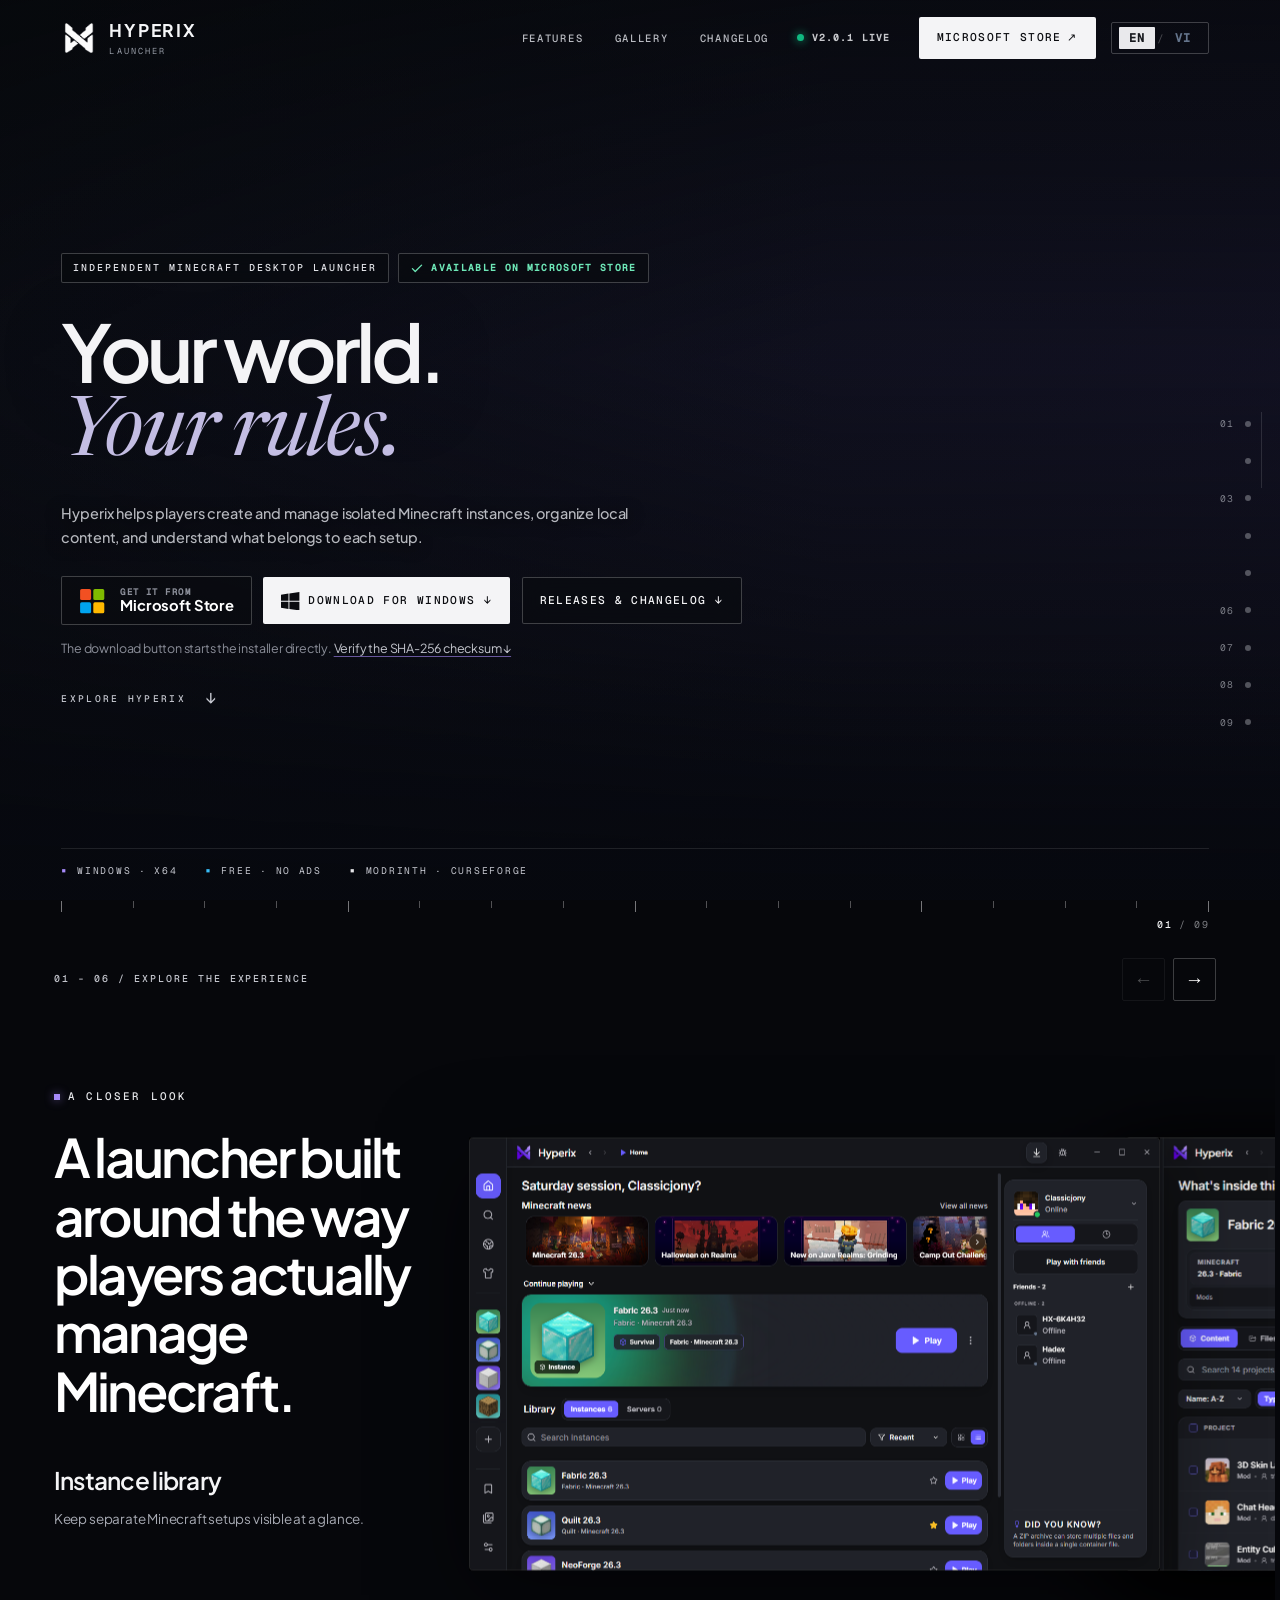
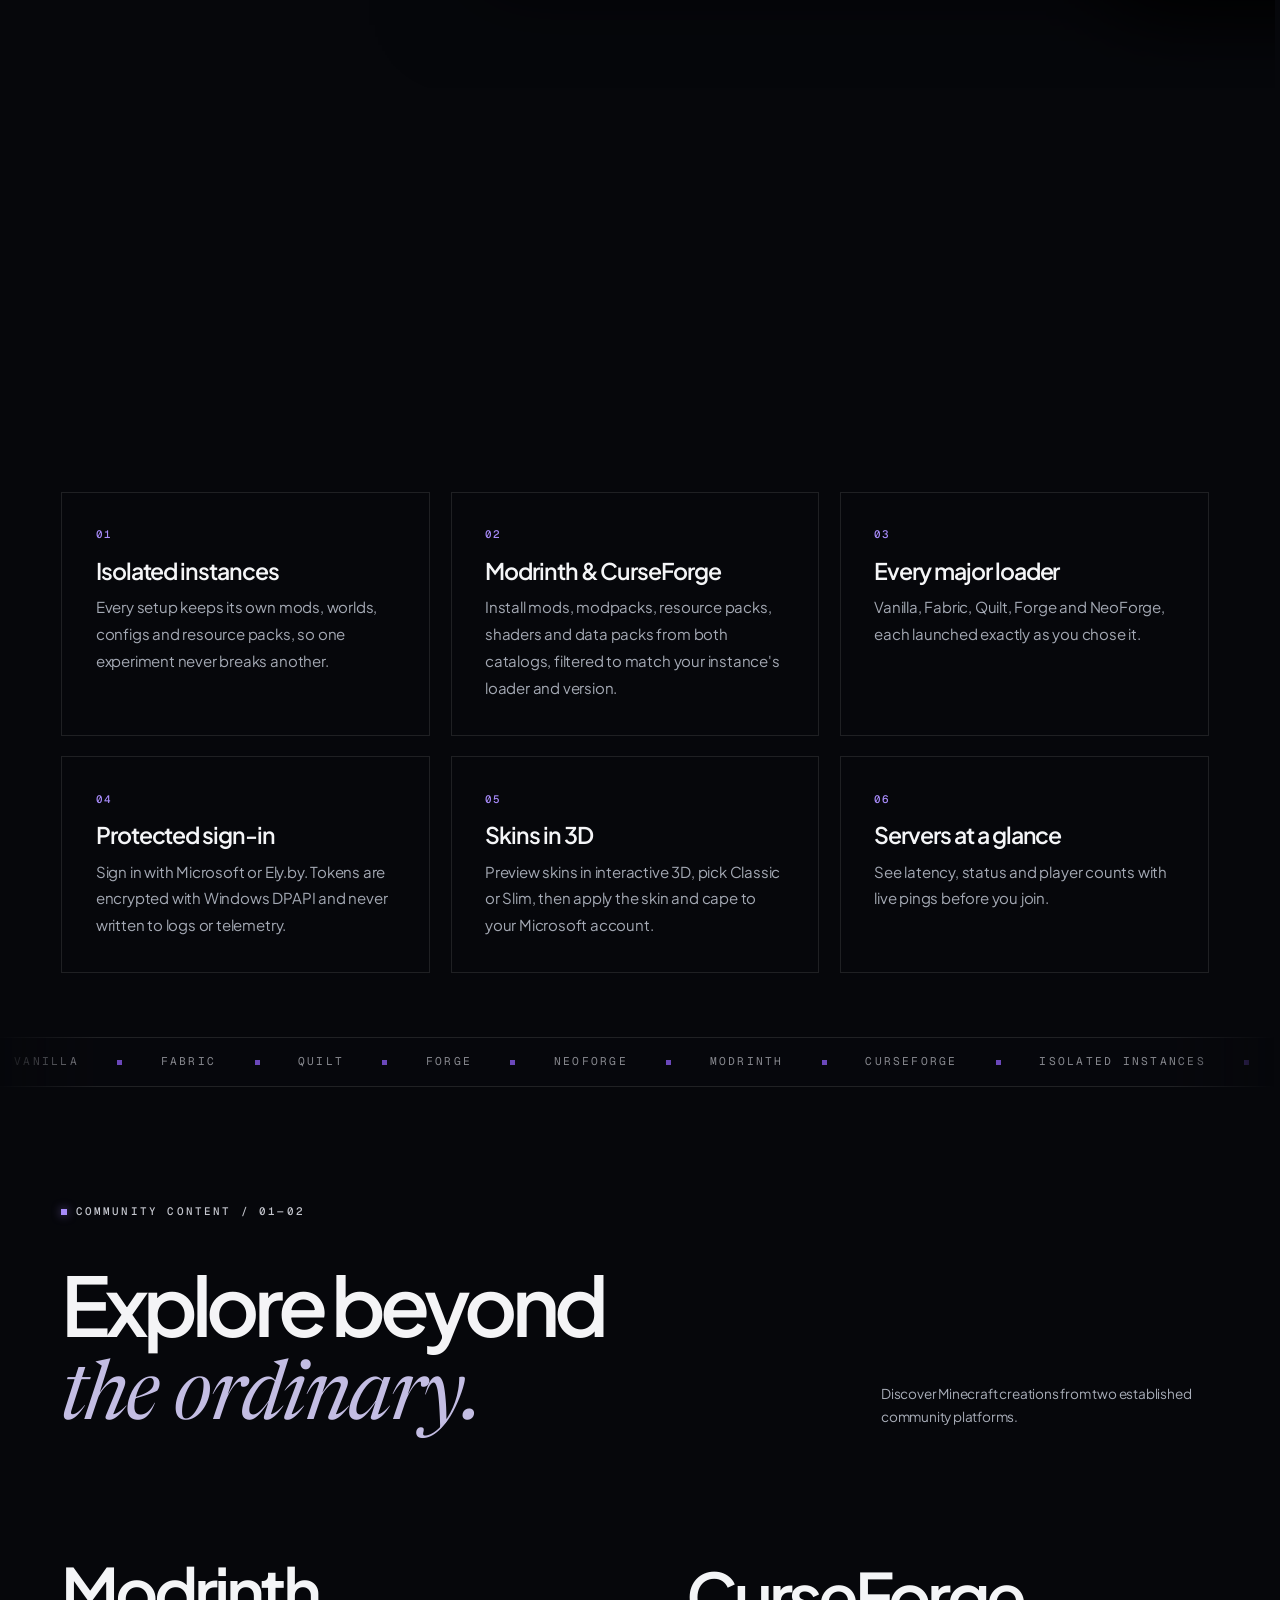
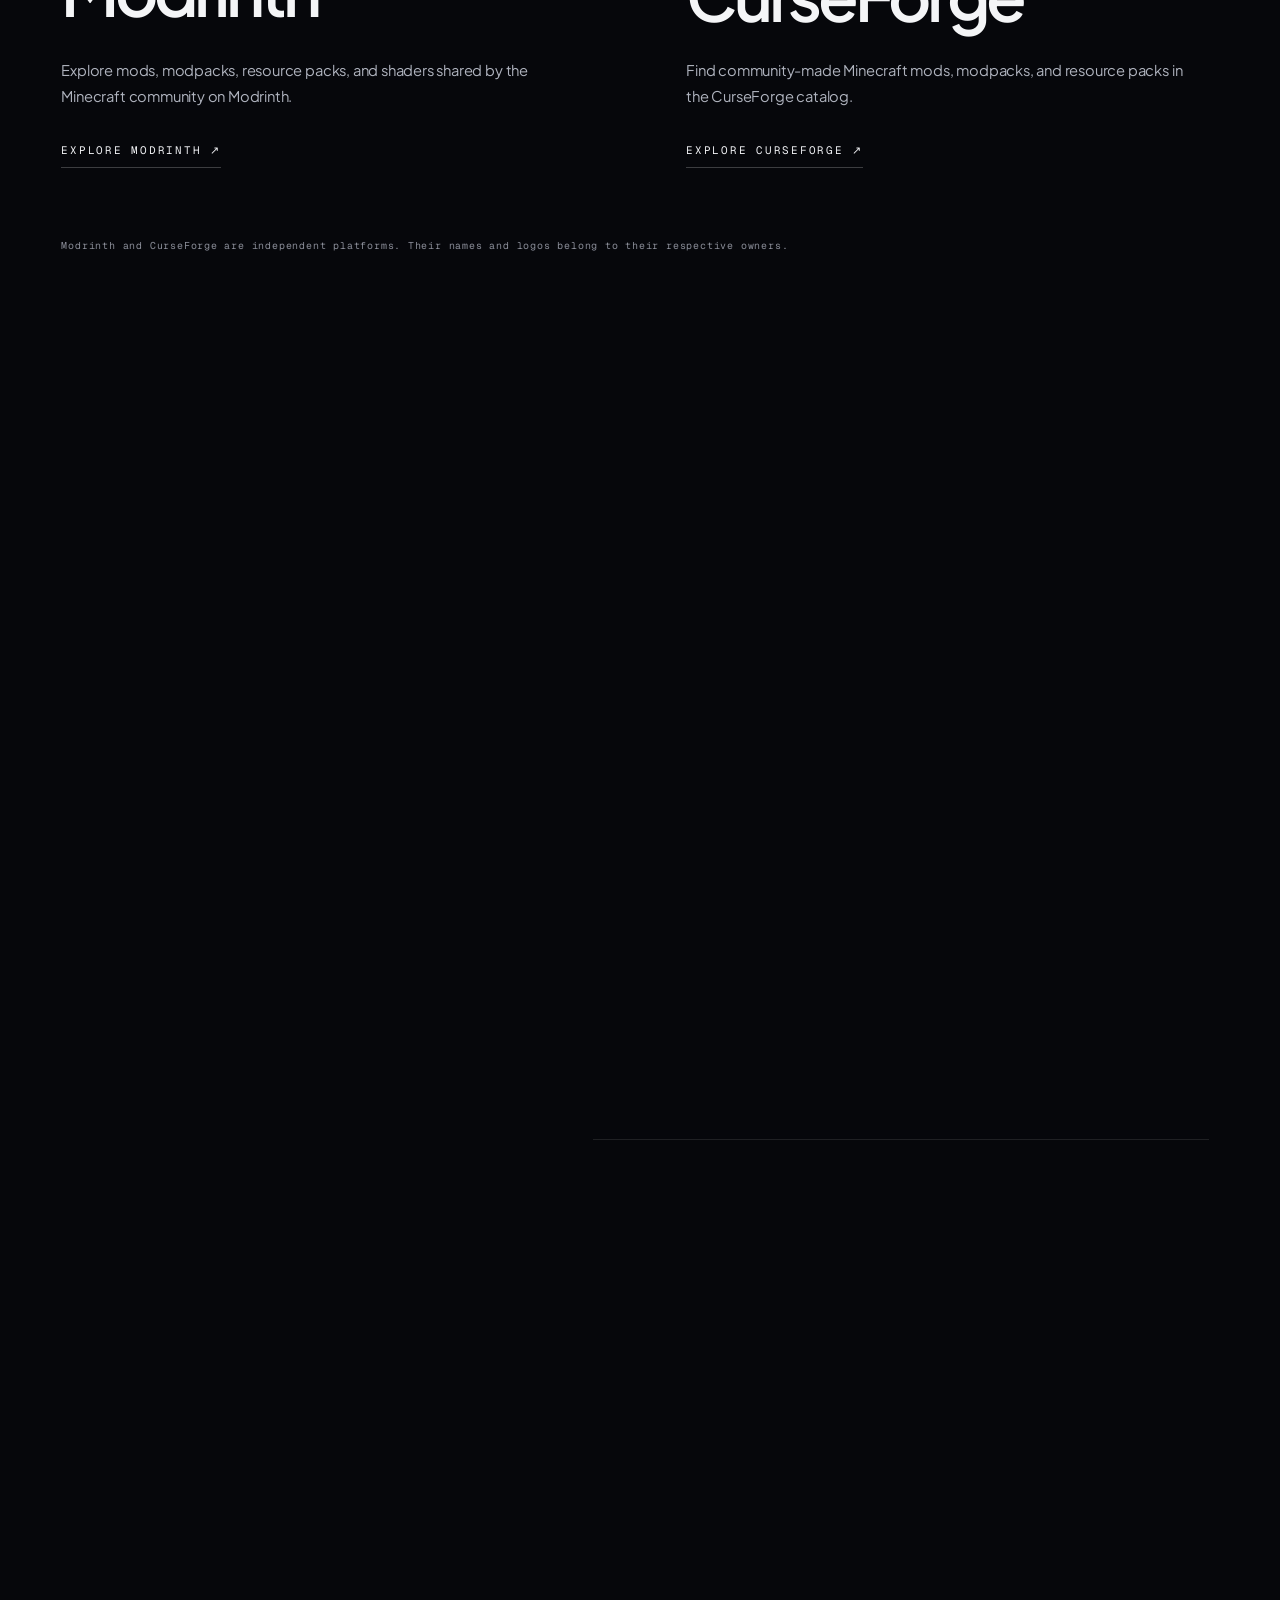
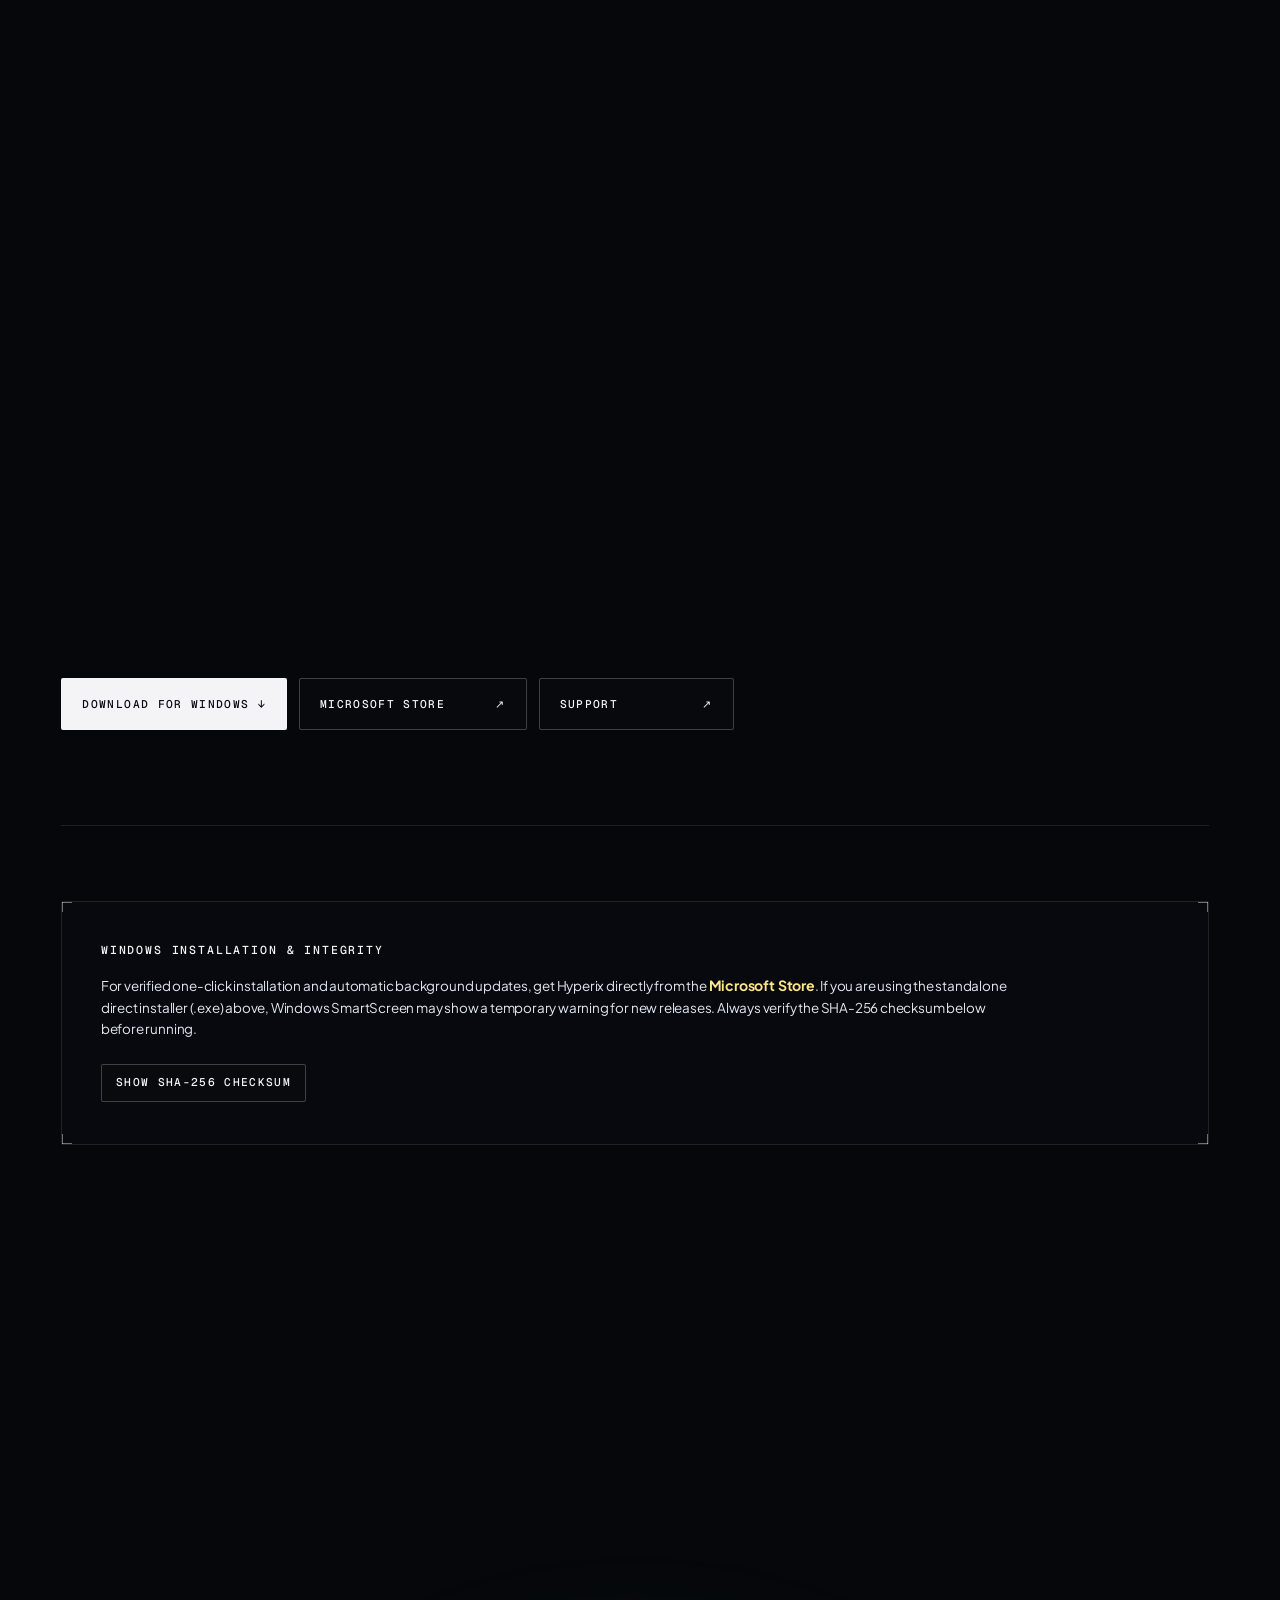
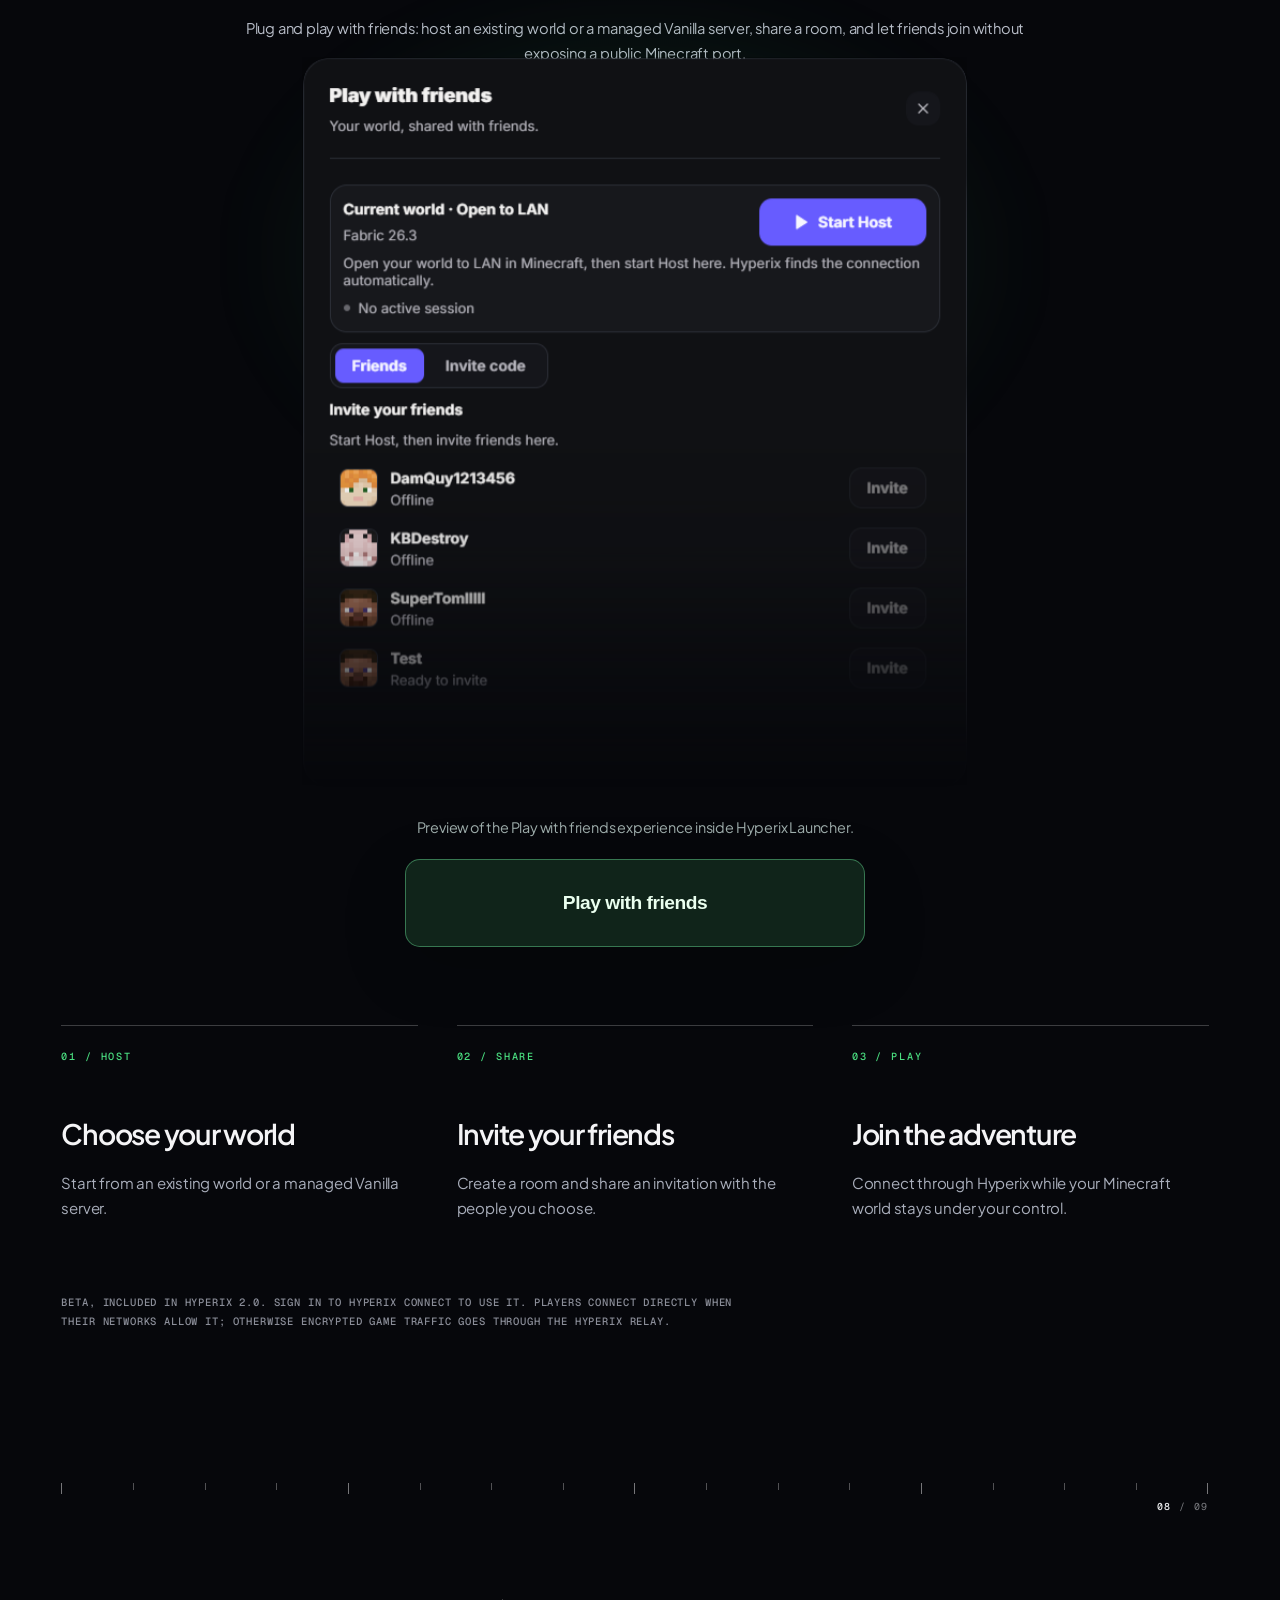
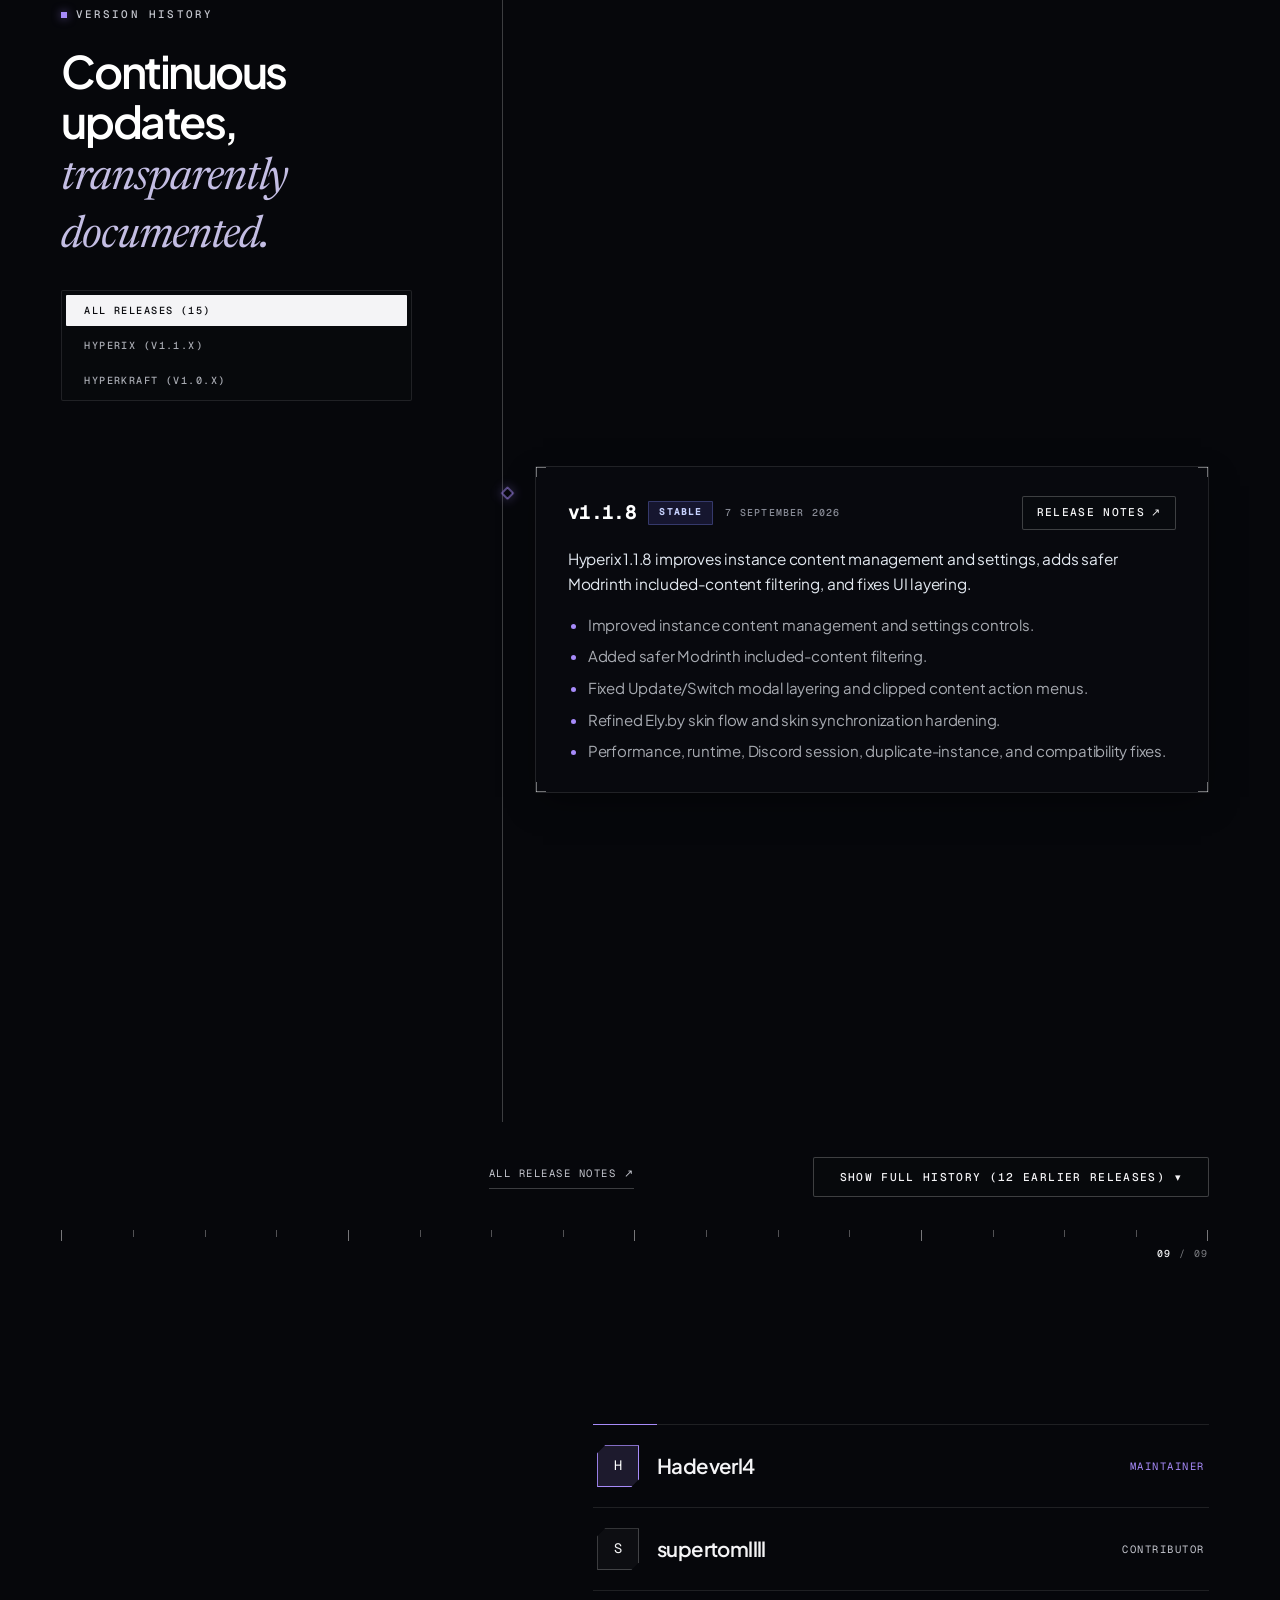
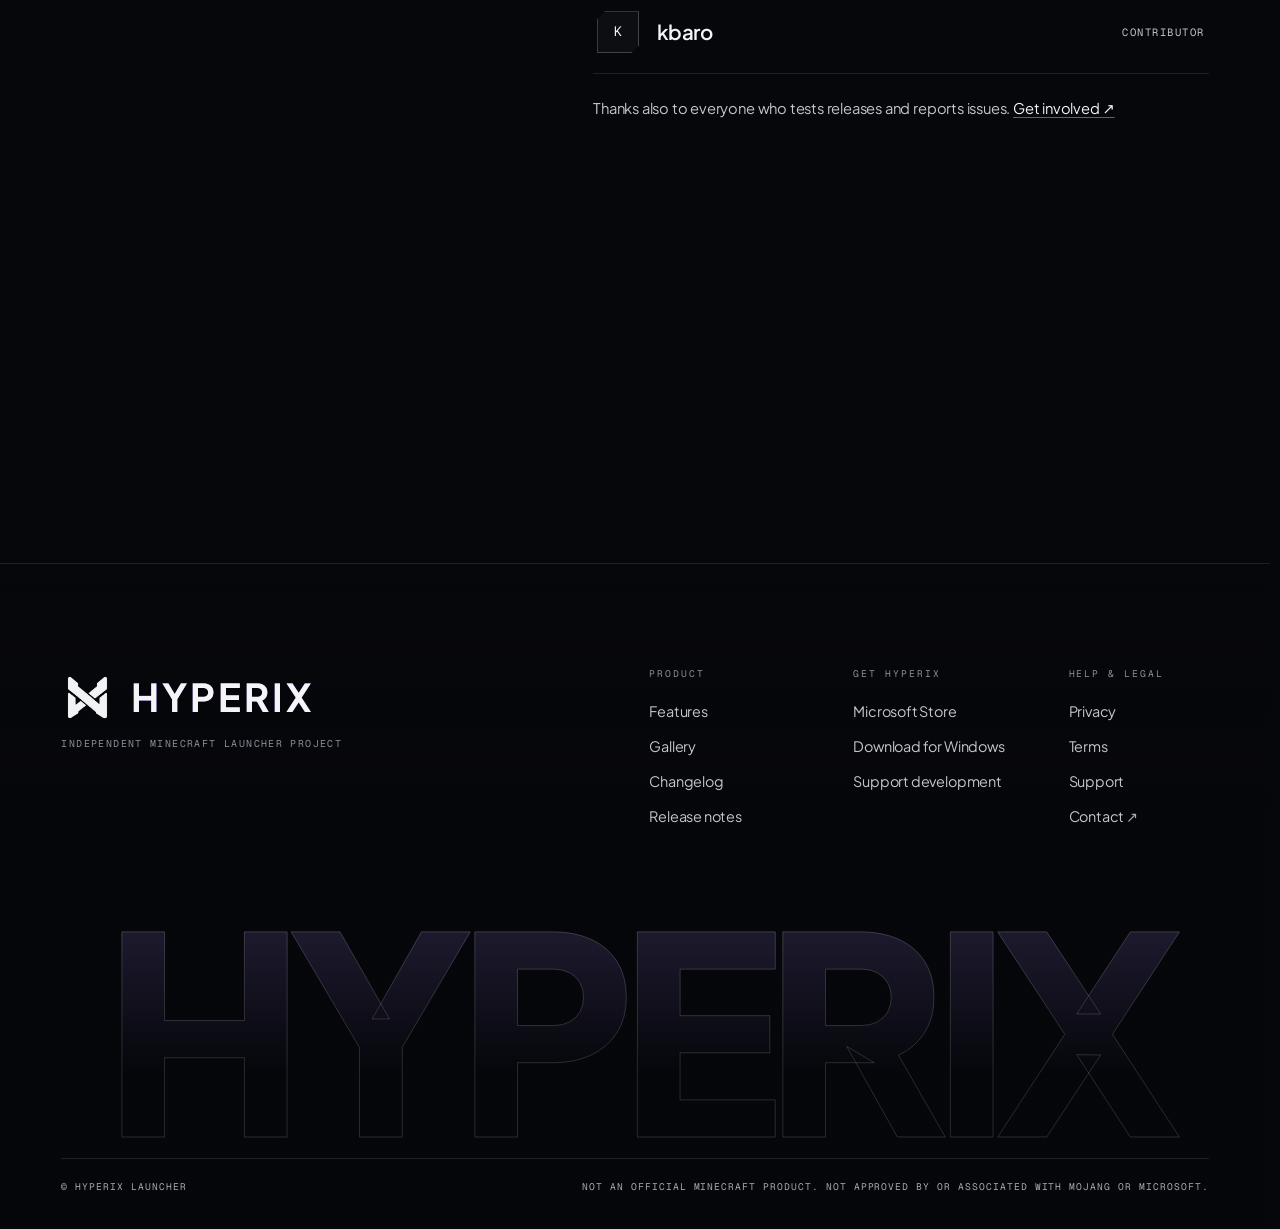
==== index.html @ 2a5bd8f0 "deploy(pages): optimized website from private source" ====
<!doctype html>
<html lang="en">
  <head>
    <meta charset="UTF-8" />
    <meta name="viewport" content="width=device-width, initial-scale=1" />
    <meta name="description" content="Hyperix Launcher is an independent Minecraft desktop launcher for safe, isolated instance management." />
    <title>Hyperix Launcher</title>
    <link rel="preconnect" href="https://stream.mux.com" crossorigin />
    <link href="./fonts.css" rel="stylesheet" />
    <link rel="icon" type="image/x-icon" href="./favicon.ico?v=artwork-20261020" />
    <link rel="icon" type="image/png" sizes="16x16" href="./assets/favicon-16x16.png?v=artwork-20261020" />
    <link rel="icon" type="image/png" sizes="32x32" href="./assets/favicon-32x32.png?v=artwork-20261020" />
    <link rel="icon" type="image/png" sizes="48x48" href="./assets/favicon-48x48.png?v=artwork-20261020" />
    <link rel="apple-touch-icon" sizes="180x180" href="./assets/apple-touch-icon.png?v=artwork-20261020" />
    <link rel="stylesheet" href="./styles.css" />
    <link rel="stylesheet" href="./cinematic.css" />
    <link rel="stylesheet" href="./mobile-polish.css" />
    <link rel="stylesheet" href="./p2p-showcase.css" />
    <link rel="stylesheet" href="./motion.css" />
    <link rel="stylesheet" href="./hx-theme.css" />
    <style>html.splash-locked,html.splash-locked body{overflow:hidden!important;overscroll-behavior:none}html.splash-skip .cinematic-intro{display:none!important}</style>
    <script>/* Brand splash: ~1.4s on the first visit of a session, skipped afterwards. */window.hyperixSplashStart=performance.now();var hxSeen=false;try{hxSeen=sessionStorage.getItem('hyperix_splash_seen')==='1';sessionStorage.setItem('hyperix_splash_seen','1')}catch(e){}window.hyperixSplashMin=hxSeen?0:1400;document.documentElement.classList.add(hxSeen?'splash-skip':'splash-locked');if('scrollRestoration' in history)history.scrollRestoration='manual';window.scrollTo(0,0);function hxSplashMark(){if(document.body)document.body.classList.add('cinematic-min-elapsed','cinematic-timeout');else document.addEventListener('DOMContentLoaded',hxSplashMark,{once:true})}setTimeout(hxSplashMark,window.hyperixSplashMin);</script>
  </head>
  <body>
    <div class="cinematic-intro" id="cinematic-intro" aria-hidden="true">
      <div class="cinematic-intro-light"></div>
      <div class="cinematic-intro-ring"></div>
      <div class="cinematic-intro-copy"><span>HYPERIX</span><small>A MINECRAFT LAUNCHER</small></div>
      <div class="cinematic-intro-progress"></div>
    </div>
    <!-- Hero Video Background Layer (Hidden/Invisible until video actually plays; zero loading spinners) -->
    <div class="hero-video-backdrop" aria-hidden="true">
      <div class="hero-video-poster"></div>
      <div id="yt-player-wrap" class="yt-player-wrap">
        <div id="mux-player"></div>
      </div>
      <div class="hero-video-blocker"></div>
      <div class="hero-video-scrim"></div>
      <div class="hero-video-horizon"></div>
    </div>

    <!-- Three.js 3D Background Canvas -->
    <canvas id="webgl-canvas" class="webgl-canvas" aria-hidden="true"></canvas>

    <!-- Ambient Glowing Orbs -->
    <div class="bg-glow-orb bg-glow-1" aria-hidden="true"></div>
    <div class="bg-glow-orb bg-glow-2" aria-hidden="true"></div>

    <main>
      <nav aria-label="Primary navigation">
        <a class="brand" href="#top" aria-label="Hyperix Launcher home">
          <img class="brand-mark" src="./assets/hyperix-artwork-white.png" alt="" aria-hidden="true" />
          <span>Hyperix <em>Launcher</em></span>
        </a>
        <div class="nav-right">
          <a class="source-link nav-discover" href="#features" data-i18n="nav_features">Features</a>
          <a class="source-link nav-discover" href="#gallery" data-i18n="nav_gallery">Gallery</a>
          <a class="source-link" href="#changelog" data-i18n="nav_changelog">Changelog</a>
          <span class="release-badge" id="live-version-badge"><span class="pulse-dot" aria-hidden="true"></span> <span id="live-version-text">v2.0.1 Live</span></span>
          <a class="source-link" id="nav-store-link" href="https://apps.microsoft.com/detail/9nk9fxtbt77t" target="_blank" rel="noreferrer" data-i18n="nav_store">Microsoft Store <span aria-hidden="true">↗</span></a>
          <div class="lang-switch" role="group" aria-label="Language selection">
            <button class="lang-btn" type="button" data-lang="en" aria-label="Switch to English">EN</button>
            <span class="lang-divider" aria-hidden="true">/</span>
            <button class="lang-btn" type="button" data-lang="vi" aria-label="Chuyển sang Tiếng Việt">VI</button>
          </div>
        </div>
      </nav>

      <section class="hero" id="top">
        <div class="hero-content">
        <div class="eyebrow-row">
          <div class="eyebrow-badge">
            <p class="eyebrow" data-i18n="eyebrow_launcher">Independent Minecraft desktop launcher</p>
          </div>
          <span class="store-certified-pill">
            <svg viewBox="0 0 16 16" aria-hidden="true">
              <path d="M13.78 4.22a.75.75 0 0 1 0 1.06l-7.25 7.25a.75.75 0 0 1-1.06 0L2.22 9.28a.751.751 0 0 1 .018-1.042.751.751 0 0 1 1.042-.018L6 10.94l6.72-6.72a.75.75 0 0 1 1.06 0Z"/>
            </svg>
            <span data-i18n="eyebrow_store">Available on Microsoft Store</span>
          </span>
        </div>
        <h1 data-i18n="hero_title">Your world. <span>Your rules.</span></h1>
        <p class="lede" data-i18n="hero_lede">Hyperix helps players create and manage isolated Minecraft instances, organize local content, and understand what belongs to each setup.</p>

        <div class="actions">
          <a class="store-badge-btn" id="ms-store-btn" href="https://apps.microsoft.com/detail/9nk9fxtbt77t" target="_blank" rel="noreferrer" aria-label="Get Hyperix from the Microsoft Store">
            <svg class="ms-store-logo" viewBox="0 0 24 24" aria-hidden="true">
              <rect x="1" y="1" width="10" height="10" fill="#f25022" rx="1.5" />
              <rect x="13" y="1" width="10" height="10" fill="#7fba00" rx="1.5" />
              <rect x="1" y="13" width="10" height="10" fill="#00a4ef" rx="1.5" />
              <rect x="13" y="13" width="10" height="10" fill="#ffb900" rx="1.5" />
            </svg>
            <div class="store-badge-copy">
              <span class="store-badge-sub" data-i18n="btn_store_sub">GET IT FROM</span>
              <span class="store-badge-title" data-i18n="btn_store_title">Microsoft Store</span>
            </div>
          </a>

          <a class="button primary" id="primary-download-btn" href="https://github.com/Hadeverl4/Hyperix-Releases/releases/download/v2.0.1/Hyperix-Launcher_2.0.1_x64-setup.exe">
            <svg class="button-icon" viewBox="0 0 24 24" aria-hidden="true">
              <path d="M0 3.449L9.75 2.1v9.451H0m10.949-9.602L24 0v11.551H10.949M0 12.6h9.75V22.05L0 20.7m10.949-8.1H24V24l-13.051-1.8" />
            </svg>
            <span id="primary-download-btn-text" data-i18n="btn_download">Download for Windows</span>
            <span aria-hidden="true">↓</span>
          </a>

          <a class="button secondary" href="#changelog" data-i18n="btn_changelog">Releases & Changelog <span aria-hidden="true">↓</span></a>
        </div>
        <p class="hx-hero-hint" data-i18n="hero_hint">The download button starts the installer directly. <a href="#installation">Verify the SHA-256 checksum ↓</a></p>
        <a class="hero-scroll-cue" href="#gallery" aria-label="Explore Hyperix features">EXPLORE HYPERIX <span aria-hidden="true">↓</span></a>
        </div>
        <div class="hx-hero-meta">
          <span data-i18n="hero_meta_platform">Windows · x64</span>
          <span data-i18n="hero_meta_free">Free · No ads</span>
          <span data-i18n="hero_meta_sources">Modrinth · CurseForge</span>
        </div>
      </section>
      <section class="showcase" id="gallery" aria-labelledby="showcase-title">
        <div class="showcase-heading">
          <div>
            <p class="eyebrow" data-i18n="showcase_eyebrow">A closer look</p>
            <h2 id="showcase-title" data-i18n="showcase_title">A launcher built around the way players actually manage Minecraft.</h2>
            <p id="gallery-feature-desc" class="gallery-feature-desc" aria-live="polite"></p>
            <div id="gallery-active-feature" class="gallery-active-feature" aria-live="polite"><strong>Instance library</strong><span>Keep separate Minecraft setups visible at a glance.</span></div>
          </div>
        </div>

        <div class="gallery-toolbar"><span>01 — 05 / EXPLORE THE EXPERIENCE</span><div><button id="gallery-prev" type="button" aria-label="Previous screenshot">←</button><button id="gallery-next" type="button" aria-label="Next screenshot">→</button></div></div>
        <div class="screenshots" id="gallery-track" tabindex="0" aria-label="Swipe through Hyperix screenshots">
          <figure class="screenshot home-shot">
            <div class="screenshot-frame">
              <div class="gallery-art">
                <img src="./assets/homescreen.png" alt="Hyperix home screen showing the instance library" loading="eager" fetchpriority="high" />
              </div>
            </div>
            <figcaption>
              <strong data-i18n="shot_1_title">Instance library</strong>
              <span data-i18n="shot_1_desc">Keep separate Minecraft setups visible at a glance.</span>
            </figcaption>
          </figure>

          <figure class="screenshot instance-shot">
            <div class="screenshot-frame">
              <div class="gallery-art">
                <img src="./assets/instance-detail.png" alt="Hyperix instance detail screen with installed content controls" loading="lazy" />
              </div>
            </div>
            <figcaption>
              <strong data-i18n="shot_2_title">Instance detail</strong>
              <span data-i18n="shot_2_desc">Inspect content and local files in the context of one instance.</span>
            </figcaption>
          </figure>

          <figure class="screenshot discovery-shot">
            <div class="screenshot-frame">
              <div class="gallery-art">
                <img src="./assets/discovery.png" alt="Hyperix discovery screen showing Modrinth project results" loading="lazy" />
              </div>
            </div>
            <figcaption>
              <strong data-i18n="shot_3_title">Modrinth/CurseForge discovery</strong>
              <span data-i18n="shot_3_desc">Browse compatible community projects through the official API.</span>
            </figcaption>
          </figure>

          <figure class="screenshot servers-shot">
            <div class="screenshot-frame">
              <div class="gallery-art">
                <img src="./assets/servers.png" alt="Hyperix multiplayer servers list with ping indicators" loading="lazy" />
              </div>
            </div>
            <figcaption>
              <strong data-i18n="shot_4_title">Multiplayer servers</strong>
              <span data-i18n="shot_4_desc">Track server latency, status, and player counts with real-time pings.</span>
            </figcaption>
          </figure>

          <figure class="screenshot skins-shot">
            <div class="screenshot-frame">
              <div class="gallery-art">
                <img src="./assets/skin-selector.png" alt="Hyperix skin selector screen with 3D model preview" loading="lazy" />
              </div>
            </div>
            <figcaption>
              <strong data-i18n="shot_5_title">Skin selector & 3D preview</strong>
              <span data-i18n="shot_5_desc">Preview skins in interactive 3D, switch variants, and customize your look.</span>
            </figcaption>
          </figure>
          <figure class="screenshot friends-shot">
            <div class="screenshot-frame">
              <div class="gallery-art">
                <img src="./assets/screenshots/play-with-friends-en.png" alt="Hyperix Play with friends screen" loading="lazy" />
              </div>
            </div>
            <figcaption>
              <strong data-i18n="shot_6_title">Play with friends</strong>
              <span data-i18n="shot_6_desc">Manage your Minecraft worlds and invite friends to play together.</span>
            </figcaption>
          </figure>
        </div>
      </section>
      <section class="principles" id="features" aria-label="What Hyperix focuses on">
        <div class="features-intro">
          <span class="features-kicker"><span data-i18n="features_kicker">THE HYPERIX APPROACH</span> <span aria-hidden="true">/ 01—06</span></span>
          <div class="features-title-lockup"><img src="./assets/hyperix-artwork-main.png" alt="" width="96" height="96" decoding="async" /><h2 data-i18n="features_headline">Crafted for<br /><em>your worlds.</em></h2></div>
        </div>
        <article class="principle-card">
          <span class="number-tag">01</span>
          <h3 data-i18n="feat_1_title">Isolated instances</h3>
          <p data-i18n="feat_1_desc">Every setup keeps its own mods, worlds, configs and resource packs, so one experiment never breaks another.</p>
        </article>
        <article class="principle-card">
          <span class="number-tag">02</span>
          <h3 data-i18n="feat_2_title">Modrinth &amp; CurseForge</h3>
          <p data-i18n="feat_2_desc">Install mods, modpacks, resource packs, shaders and data packs from both catalogs, filtered to match your instance's loader and version.</p>
        </article>
        <article class="principle-card">
          <span class="number-tag">03</span>
          <h3 data-i18n="feat_3_title">Every major loader</h3>
          <p data-i18n="feat_3_desc">Vanilla, Fabric, Quilt, Forge and NeoForge, each launched exactly as you chose it.</p>
        </article>
        <article class="principle-card">
          <span class="number-tag">04</span>
          <h3 data-i18n="feat_4_title">Protected sign-in</h3>
          <p data-i18n="feat_4_desc">Sign in with Microsoft or Ely.by. Tokens are encrypted with Windows DPAPI and never written to logs or telemetry.</p>
        </article>
        <article class="principle-card">
          <span class="number-tag">05</span>
          <h3 data-i18n="feat_5_title">Skins in 3D</h3>
          <p data-i18n="feat_5_desc">Preview skins in interactive 3D, pick Classic or Slim, then apply the skin and cape to your Microsoft account.</p>
        </article>
        <article class="principle-card">
          <span class="number-tag">06</span>
          <h3 data-i18n="feat_6_title">Servers at a glance</h3>
          <p data-i18n="feat_6_desc">See latency, status and player counts with live pings before you join.</p>
        </article>
      </section>
      <section class="content-sources" id="content-sources" aria-labelledby="content-sources-title">
        <div class="content-sources-intro">
          <p class="eyebrow" data-i18n="sources_eyebrow">COMMUNITY CONTENT / 01—02</p>
          <h2 id="content-sources-title" data-i18n="sources_title">Explore beyond<br /><em>the ordinary.</em></h2>
          <p data-i18n="sources_description">Discover Minecraft creations from two established community platforms.</p>
        </div>
        <div class="content-sources-stage">
          <article class="content-source-copy">
            <h3>Modrinth</h3>
            <p data-i18n="source_modrinth_desc">Explore mods, modpacks, resource packs, and shaders shared by the Minecraft community on Modrinth.</p>
            <a href="https://modrinth.com/" target="_blank" rel="noopener noreferrer" data-i18n="source_modrinth_link">Explore Modrinth ↗</a>
          </article>
          <article class="content-source-copy">
            <h3>CurseForge</h3>
            <p data-i18n="source_curseforge_desc">Find community-made Minecraft mods, modpacks, and resource packs in the CurseForge catalog.</p>
            <a href="https://www.curseforge.com/minecraft" target="_blank" rel="noopener noreferrer" data-i18n="source_curseforge_link">Explore CurseForge ↗</a>
          </article>
        </div>
        <p class="content-sources-disclaimer" data-i18n="sources_disclaimer">Modrinth and CurseForge are independent platforms. Their names and logos belong to their respective owners.</p>
      </section>
      <section class="content-policy editorial-policy" id="content-policy">
        <div>
          <p class="eyebrow" data-i18n="trust_eyebrow">Why Hyperix</p>
          <h2 data-i18n="trust_title">Built to respect<br /><em>players and creators.</em></h2>
        </div>
        <div class="policy-copy hx-trust-list">
          <div class="hx-trust-item">
            <strong data-i18n="trust_1_title">Official sources only</strong>
            <p data-i18n="policy_p1">Hyperix uses official provider APIs for compatible Minecraft content discovery. It does not scrape provider websites, re-host files, bypass author restrictions, or present creator content as its own.</p>
          </div>
          <div class="hx-trust-item">
            <strong data-i18n="trust_2_title">Creators decide</strong>
            <p data-i18n="policy_p2">For CurseForge, a project is downloaded only where the creator has explicitly approved third-party distribution. Otherwise, Hyperix directs the player to the official project page.</p>
          </div>
          <div class="hx-trust-item">
            <strong data-i18n="trust_3_title">Your account stays yours</strong>
            <p data-i18n="trust_3_desc">Sign-in credentials are protected with Windows DPAPI on your PC and are never stored in plain text.</p>
          </div>
          <div class="hx-trust-item">
            <strong data-i18n="trust_4_title">Free, no ads</strong>
            <p data-i18n="trust_4_desc">The launcher is free to download and use, with no advertisements or bundled adware. Technical telemetry can be turned off in Settings. <a href="./privacy.html">Privacy policy ↗</a></p>
          </div>
        </div>
      </section>
      <section class="hx-faq-section" id="faq" aria-labelledby="faq-title">
        <div class="hx-faq-head">
          <p class="eyebrow" data-i18n="faq_eyebrow">Questions</p>
          <h2 id="faq-title" data-i18n="faq_title">Good to know<br /><em>before you download.</em></h2>
        </div>
        <div class="hx-faq-list">
          <details class="hx-faq-item">
            <summary><span data-i18n="faq_1_q">Is Hyperix free?</span></summary>
            <p data-i18n="faq_1_a">Yes. Hyperix is free to download and use, with no advertisements or bundled adware.</p>
          </details>
          <details class="hx-faq-item">
            <summary><span data-i18n="faq_2_q">Which Minecraft does it run?</span></summary>
            <p data-i18n="faq_2_a">Minecraft: Java Edition, with Vanilla, Fabric, Quilt, Forge and NeoForge instances. Sign in with a Microsoft account that owns Java Edition. Ely.by accounts are also supported.</p>
          </details>
          <details class="hx-faq-item">
            <summary><span data-i18n="faq_3_q">Microsoft Store or the direct installer?</span></summary>
            <p data-i18n="faq_3_a">Both install the same Hyperix app. The Microsoft Store handles installation and updates for you. The direct installer (.exe) may trigger a Windows SmartScreen notice for new releases, so verify the SHA-256 checksum shown in the download section.</p>
          </details>
          <details class="hx-faq-item">
            <summary><span data-i18n="faq_4_q">Is my Microsoft account safe?</span></summary>
            <p data-i18n="faq_4_a">Sign-in tokens are encrypted with Windows DPAPI, tied to your Windows user account, and never stored in plain text. They stay out of the launcher interface, logs, telemetry and crash reports.</p>
          </details>
          <details class="hx-faq-item">
            <summary><span data-i18n="faq_5_q">Where are my worlds and mods stored?</span></summary>
            <p data-i18n="faq_5_a">On your PC. Instances, worlds, mods, screenshots and settings stay local, and telemetry never includes world names, mod lists or file paths. You can turn telemetry off in Settings → Privacy. If you use Hyperix Connect, your Hyperix ID and friends list are stored online.</p>
          </details>
          <details class="hx-faq-item">
            <summary><span data-i18n="faq_6_q">Can I play with friends?</span></summary>
            <p data-i18n="faq_6_a">Yes, from Hyperix 2.0. Sign in to Hyperix Connect, add friends, then open Play with friends to host your world or a managed Vanilla server and invite them. The feature is in Beta.</p>
          </details>
          <details class="hx-faq-item">
            <summary><span data-i18n="faq_7_q">What do I need?</span></summary>
            <p data-i18n="faq_7_a">Windows 10 version 2004 or later, or Windows 11, on a 64-bit (x64) PC, plus an internet connection for sign-in and downloads. You don't need to install Java first: Hyperix downloads a verified Eclipse Temurin runtime when a game version needs it.</p>
          </details>
        </div>
      </section>
      <section class="status editorial-status" id="available-platforms" aria-label="Project status">
        <p class="eyebrow" data-i18n="status_eyebrow">Project status</p>
        <h2 data-i18n="status_title">Available on Microsoft Store<br /><em>&amp; as an independent Windows release.</em></h2>
        <p data-i18n="status_desc">Hyperix is certified on the Microsoft Store and available as an independent release. It is free to download and use, with no advertisements or bundled adware.</p>
        <div class="editorial-cta">
          <a id="available-windows-download" href="https://github.com/Hadeverl4/Hyperix-Releases/releases/download/v2.0.1/Hyperix-Launcher_2.0.1_x64-setup.exe">Download for Windows ↓</a>
          <a href="https://apps.microsoft.com/detail/9nk9fxtbt77t" target="_blank" rel="noreferrer">Microsoft Store <span aria-hidden="true">↗</span></a>
          <a href="./support.html">Support <span aria-hidden="true">↗</span></a>
        </div>
      </section>
      <section class="installation-section" id="installation" aria-label="Installation and verification">
        <aside class="download-notice" aria-label="Windows download verification">
          <div class="download-notice-header">
            <strong data-i18n="notice_header">Windows Installation & Integrity</strong>
          </div>
          <p data-i18n="notice_body">For verified one-click installation and automatic background updates, get Hyperix directly from the <strong>Microsoft Store</strong>. If you are using the standalone direct installer (.exe) above, Windows SmartScreen may show a temporary warning for new releases. Always verify the SHA-256 checksum below before running.</p>
          <button class="hash-toggle" type="button" id="hash-toggle" aria-expanded="false" aria-controls="hash-container" data-i18n="hash_show">Show SHA-256 checksum</button>
          <div class="hash-container" id="hash-container" hidden>
            <code id="sha256-code">v2.0.1 SHA-256: 20ddf6cf12b5359c83f4d6dcf70acaffd835a05e26b6d356ec659781b8559886</code>
            <button class="copy-hash-btn" type="button" id="copy-hash-btn" aria-label="Copy SHA-256 checksum" data-i18n="copy_btn">Copy</button>
          </div>
        </aside>
      </section>
      <section class="p2p-preview" id="p2p-preview" aria-labelledby="p2p-title">
        <div class="p2p-preview-heading p2p-preview-heading--centered">
          <div>
            <p class="eyebrow" data-i18n="p2p_eyebrow">NEW IN HYPERIX 2.0 / PLAY WITH FRIENDS</p>
            <h2 id="p2p-title" data-i18n="p2p_title">Your world,<br /><em>shared with friends.</em></h2>
          </div>
          <span class="p2p-preview-tag" data-i18n="p2p_tag">BETA</span>
        </div>
        <p class="p2p-preview-lede" data-i18n="p2p_lede">Plug and play with friends: host an existing world or a managed Vanilla server, share a room, and let friends join without exposing a public Minecraft port.</p>
        <div class="p2p-cinematic-showcase" id="p2p-cinematic-showcase" aria-label="Play with friends launcher showcase">
          <div class="p2p-cinematic-visual">
            <div class="p2p-cinematic-glow" aria-hidden="true"></div>
            <div class="p2p-cinematic-wave" aria-hidden="true"></div>
            <div class="p2p-cinematic-wave" aria-hidden="true"></div>
            <div class="p2p-cinematic-wave" aria-hidden="true"></div>
            <div class="p2p-cinematic-frame">
              <img id="p2p-showcase-image" src="./assets/screenshots/play-with-friendsmd-en.png" alt="Hyperix launcher Play with friends showcase" loading="lazy" decoding="async" />
            </div>
          </div>
          <p class="p2p-cinematic-caption" data-i18n="p2p_showcase_note">Preview of the Play with friends experience inside Hyperix Launcher.</p>
          <button class="p2p-wave-button" id="p2p-wave-button" type="button">
            <span class="p2p-wave-surface" aria-hidden="true"></span>
            <span class="p2p-wave-burst" aria-hidden="true"></span>
            <span class="p2p-wave-label"><span data-i18n="p2p_demo_button">Play with friends</span></span>
          </button>
        </div>
        <div class="p2p-preview-flow" aria-label="P2P preview workflow">
          <article class="p2p-preview-step"><span data-i18n="p2p_step1_label">01 / HOST</span><strong data-i18n="p2p_step1_title">Choose your world</strong><p data-i18n="p2p_step1_body">Start from an existing world or a managed Vanilla server.</p></article>
          <article class="p2p-preview-step"><span data-i18n="p2p_step2_label">02 / SHARE</span><strong data-i18n="p2p_step2_title">Invite your friends</strong><p data-i18n="p2p_step2_body">Create a room and share an invitation with the people you choose.</p></article>
          <article class="p2p-preview-step"><span data-i18n="p2p_step3_label">03 / PLAY</span><strong data-i18n="p2p_step3_title">Join the adventure</strong><p data-i18n="p2p_step3_body">Connect through Hyperix while your Minecraft world stays under your control.</p></article>
        </div>
        <div class="p2p-preview-foot">
          <p data-i18n="p2p_disclaimer">Beta, included in Hyperix 2.0. Sign in to Hyperix Connect to use it. Players connect directly when their networks allow it; otherwise encrypted game traffic goes through the Hyperix relay.</p>
        </div>
      </section>
      <section class="changelog-section" id="changelog" aria-labelledby="changelog-title">
        <div class="changelog-header">
          <div>
            <p class="eyebrow" data-i18n="changelog_eyebrow">Version history</p>
            <h2 id="changelog-title" data-i18n="changelog_title">Continuous updates,<br /><em>transparently documented.</em></h2>
          </div>
          <div class="changelog-filters" role="tablist" aria-label="Filter releases by category">
            <button class="changelog-filter-btn active" type="button" data-filter="all"><span data-i18n="filter_all">All releases</span> (<span id="count-all">15</span>)</button>
            <button class="changelog-filter-btn" type="button" data-filter="hyperix">Hyperix (v1.1.x)</button>
            <button class="changelog-filter-btn" type="button" data-filter="legacy">HyperKraft (v1.0.x)</button>
          </div>
          <div class="hx-shape-slot hx-shape-slot--wide" data-hx-shape-slot="changelog" aria-hidden="true"></div>
        </div>
        <div class="hx-shape-slot hx-shape-slot--narrow" data-hx-shape-slot="changelog" aria-hidden="true"></div>

        <div class="timeline-stream">
          <!-- v1.1.9 (Latest) -->
          <article class="release-entry is-latest" data-category="hyperix" data-tag="v1.1.9">
            <div class="release-card is-latest">
              <div class="release-header">
                <div class="release-title-row">
                  <span class="release-tag-badge">v1.1.9</span>
                  <span class="release-type-chip chip-latest" data-i18n="rel_chip_latest">Latest Release</span>
                  <time class="release-date" datetime="2026-09-17">17 September 2026</time>
                </div>
                <div class="release-actions">

                  <a class="release-btn secondary" href="./release-notes.html?version=v1.1.9" data-i18n="rel_btn_notes">Release notes <span aria-hidden="true">↗</span></a>
                </div>
              </div>
              <p class="release-summary" data-i18n="rel_1_1_9_summary">Hyperix 1.1.9 mang đến hỗ trợ CurseForge toàn diện, theo dõi nội dung instance thời gian thực, hiển thị tiến trình tải trên Taskbar Windows và tinh chỉnh giao diện hộp thoại mượt mà.</p>
              <ul class="release-bullets">
                <li data-i18n="rel_1_1_9_b1"><strong>CurseForge:</strong> Cài mod, resource pack, shader và modpack trực tiếp từ CurseForge, đổi phiên bản với lọc loader theo instance, và cài Data Packs theo từng thế giới.</li>
                <li data-i18n="rel_1_1_9_b2"><strong>Nội dung instance:</strong> Danh sách cập nhật thời gian thực khi thêm/xóa file, hiển thị trạng thái kiểm tra nguồn và đổi phiên bản tại chỗ cho cả Modrinth &amp; CurseForge.</li>
                <li data-i18n="rel_1_1_9_b3"><strong>Tiện ích hệ thống:</strong> Thanh tiến độ trên biểu tượng taskbar Windows khi tải modpack, thông báo có logo Hyperix, thanh quản lý dung lượng ổ đĩa 4 phần không làm treo app.</li>
                <li data-i18n="rel_1_1_9_b4"><strong>Giao diện:</strong> Các hộp thoại dùng chung chuẩn toàn màn hình làm mờ nền, sidebar giữ đủ nút khi thu nhỏ cửa sổ, và lưu thời gian chơi ở cấp launcher.</li>
              </ul>
            </div>
          </article>

          <!-- v1.1.8 -->
          <article class="release-entry" data-category="hyperix" data-tag="v1.1.8">
            <div class="release-card">
              <div class="release-header">
                <div class="release-title-row">
                  <span class="release-tag-badge">v1.1.8</span>
                  <span class="release-type-chip chip-stable" data-i18n="rel_chip_stable">Stable</span>
                  <time class="release-date" datetime="2026-09-07">7 September 2026</time>
                </div>
                <div class="release-actions">

                  <a class="release-btn secondary" href="./release-notes.html?version=v1.1.8" data-i18n="rel_btn_notes">Release notes <span aria-hidden="true">↗</span></a>
                </div>
              </div>
              <p class="release-summary" data-i18n="rel_1_1_8_summary">Hyperix 1.1.8 improves instance content management and settings, adds safer Modrinth included-content filtering, and fixes UI layering.</p>
              <ul class="release-bullets">
                <li data-i18n="rel_1_1_8_b1">Improved instance content management and settings controls.</li>
                <li data-i18n="rel_1_1_8_b2">Added safer Modrinth included-content filtering.</li>
                <li data-i18n="rel_1_1_8_b3">Fixed Update/Switch modal layering and clipped content action menus.</li>
                <li data-i18n="rel_1_1_8_b4">Refined Ely.by skin flow and skin synchronization hardening.</li>
                <li data-i18n="rel_1_1_8_b5">Performance, runtime, Discord session, duplicate-instance, and compatibility fixes.</li>
              </ul>
            </div>
          </article>

          <!-- v1.1.7 -->
          <article class="release-entry" data-category="hyperix">
            <div class="release-card">
              <div class="release-header">
                <div class="release-title-row">
                  <span class="release-tag-badge">v1.1.7</span>
                  <span class="release-type-chip chip-stable" data-i18n="rel_chip_stable">Stable</span>
                  <time class="release-date" datetime="2026-09-06">6 September 2026</time>
                </div>
                <div class="release-actions">

                  <a class="release-btn secondary" href="./release-notes.html?version=v1.1.7" data-i18n="rel_btn_notes">Release notes <span aria-hidden="true">↗</span></a>
                </div>
              </div>
              <ul class="release-bullets">
                <li data-i18n="rel_1_1_7_b1">Added real weekly play-time history with previous-week browsing.</li>
                <li data-i18n="rel_1_1_7_b2">Improved launch reliability, Stop/recovery handling, bounded logs, native clipboard, and startup Retry flows.</li>
                <li data-i18n="rel_1_1_7_b3">Expanded Vietnamese/English polish and fixed stale-search, screenshot deletion, and external-link safety edge cases.</li>
                <li data-i18n="rel_1_1_7_b4">Added privacy controls and Store-ready distribution groundwork while keeping play-time history local-only.</li>
              </ul>
            </div>
          </article>

          <!-- v1.1.6 -->
          <article class="release-entry" data-category="hyperix">
            <div class="release-card">
              <div class="release-header">
                <div class="release-title-row">
                  <span class="release-tag-badge">v1.1.6</span>
                  <span class="release-type-chip chip-patch">Patch</span>
                  <time class="release-date" datetime="2026-09-06">6 September 2026</time>
                </div>
                <div class="release-actions">
                  <a class="release-btn secondary" href="./release-notes.html?version=v1.1.6">Release notes <span aria-hidden="true">↗</span></a>
                </div>
              </div>
              <ul class="release-bullets">
                <li>Managed Modpack update review now uses scan-friendly change cards for added, updated, and removed content in each author release.</li>
              </ul>
            </div>
          </article>

          <!-- v1.1.5 -->
          <article class="release-entry" data-category="hyperix">
            <div class="release-card">
              <div class="release-header">
                <div class="release-title-row">
                  <span class="release-tag-badge">v1.1.5</span>
                  <span class="release-type-chip chip-patch">Patch</span>
                  <time class="release-date" datetime="2026-09-06">6 September 2026</time>
                </div>
                <div class="release-actions">
                  <a class="release-btn secondary" href="./release-notes.html?version=v1.1.5">Release notes <span aria-hidden="true">↗</span></a>
                </div>
              </div>
              <ul class="release-bullets">
                <li>Managed Modpack updates now review verified author release changes before applying them.</li>
                <li>Linked packs show individual upstream mod releases as informational only, preserving author-curated compatibility.</li>
              </ul>
            </div>
          </article>

          <!-- v1.1.4 -->
          <article class="release-entry" data-category="hyperix">
            <div class="release-card">
              <div class="release-header">
                <div class="release-title-row">
                  <span class="release-tag-badge">v1.1.4</span>
                  <span class="release-type-chip chip-patch">Hotfix</span>
                  <time class="release-date" datetime="2026-09-06">6 September 2026</time>
                </div>
                <div class="release-actions">
                  <a class="release-btn secondary" href="./release-notes.html?version=v1.1.4">Release notes <span aria-hidden="true">↗</span></a>
                </div>
              </div>
              <ul class="release-bullets">
                <li>Hotfix: English (US) now uses the US flag and Behavior settings fully follow the selected language.</li>
                <li>Added Windows download verification notice and SHA-256 installer hash validation.</li>
              </ul>
            </div>
          </article>

          <!-- v1.1.3 -->
          <article class="release-entry" data-category="hyperix">
            <div class="release-card">
              <div class="release-header">
                <div class="release-title-row">
                  <span class="release-tag-badge">v1.1.3</span>
                  <span class="release-type-chip chip-patch">Patch</span>
                  <time class="release-date" datetime="2026-09-05">5 September 2026</time>
                </div>
                <div class="release-actions">
                  <a class="release-btn secondary" href="./release-notes.html?version=v1.1.3">Release notes <span aria-hidden="true">↗</span></a>
                </div>
              </div>
              <ul class="release-bullets">
                <li>Fixed screenshot thumbnails on Windows and polished the installed-project version layout.</li>
              </ul>
            </div>
          </article>

          <!-- v1.1.2 -->
          <article class="release-entry" data-category="hyperix">
            <div class="release-card">
              <div class="release-header">
                <div class="release-title-row">
                  <span class="release-tag-badge">v1.1.2</span>
                  <span class="release-type-chip chip-stable">Feature Update</span>
                  <time class="release-date" datetime="2026-09-05">5 September 2026</time>
                </div>
                <div class="release-actions">
                  <a class="release-btn secondary" href="./release-notes.html?version=v1.1.2">Release notes <span aria-hidden="true">↗</span></a>
                </div>
              </div>
              <ul class="release-bullets">
                <li>Instance Detail uses compact, stable pagination with previous/next controls and direct page selector.</li>
                <li>Removed the redundant modpack content card and kept managed-pack status concise.</li>
                <li>Added Storage Manager for safe cleanup of logs, crash reports, and stale download staging files.</li>
                <li>Added clearer local-content provenance and hardened provider network handling.</li>
                <li>Home greeting and interface polish improvements.</li>
              </ul>
            </div>
          </article>

          <!-- v1.1.1 -->
          <article class="release-entry" data-category="hyperix">
            <div class="release-card">
              <div class="release-header">
                <div class="release-title-row">
                  <span class="release-tag-badge">v1.1.1</span>
                  <span class="release-type-chip chip-patch">Hotfix</span>
                  <time class="release-date" datetime="2026-09-05">5 September 2026</time>
                </div>
                <div class="release-actions">
                  <a class="release-btn secondary" href="./release-notes.html?version=v1.1.1">Release notes <span aria-hidden="true">↗</span></a>
                </div>
              </div>
              <ul class="release-bullets">
                <li>Hotfix: prefetch and resume Minecraft runtime preparation for new instances.</li>
                <li>Show preparation in Downloads with Preparing play state.</li>
                <li>Made Install Project app-wide.</li>
                <li>Improved Discord Activity acknowledgement diagnostics.</li>
              </ul>
            </div>
          </article>

          <!-- v1.1.0 -->
          <article class="release-entry" data-category="hyperix">
            <div class="release-card">
              <div class="release-header">
                <div class="release-title-row">
                  <span class="release-tag-badge">v1.1.0</span>
                  <span class="release-type-chip chip-stable">Major Rebrand</span>
                  <time class="release-date" datetime="2026-09-05">5 September 2026</time>
                </div>
                <div class="release-actions">
                  <a class="release-btn secondary" href="./release-notes.html?version=v1.1.0">Release notes <span aria-hidden="true">↗</span></a>
                </div>
              </div>
              <ul class="release-bullets">
                <li>Official Hyperix rebrand and refreshed native/installer artwork.</li>
                <li>Discord Activity integration with user privacy controls.</li>
                <li>Dynamic time-aware Did You Know content on Home.</li>
                <li>Built-in screenshot editor, instance file tools, and broader UI/UX polish.</li>
                <li>Signed Tauri updater and release-preparation hardening.</li>
              </ul>
            </div>
          </article>

          <!-- v1.0.5 -->
          <article class="release-entry" data-category="legacy">
            <div class="release-card">
              <div class="release-header">
                <div class="release-title-row">
                  <span class="release-tag-badge">v1.0.5</span>
                  <span class="release-type-chip chip-legacy">Legacy HyperKraft</span>
                  <time class="release-date" datetime="2026-09-01">1 September 2026</time>
                </div>
                <div class="release-actions">
                  <a class="release-btn secondary" href="./release-notes.html?version=v1.0.5">Release notes <span aria-hidden="true">↗</span></a>
                </div>
              </div>
              <ul class="release-bullets">
                <li>Adds Quartz White to curated accent palette.</li>
                <li>Latest Tauri runtime fixes, offline skin cache correction, and Ely.by skin sync hardening.</li>
              </ul>
            </div>
          </article>

          <!-- v1.0.4 -->
          <article class="release-entry" data-category="legacy">
            <div class="release-card">
              <div class="release-header">
                <div class="release-title-row">
                  <span class="release-tag-badge">v1.0.4</span>
                  <span class="release-type-chip chip-legacy">Legacy HyperKraft</span>
                  <time class="release-date" datetime="2026-08-30">30 August 2026</time>
                </div>
                <div class="release-actions">
                  <a class="release-btn secondary" href="./release-notes.html?version=v1.0.4">Release notes <span aria-hidden="true">↗</span></a>
                </div>
              </div>
              <ul class="release-bullets">
                <li>Authentication hotfix: classify Microsoft Xbox/XSTS/Minecraft Services failures accurately.</li>
                <li>Improve Ely.by device login for signed-out browsers by opening the HTTPS verification URL with the user code prefilled.</li>
              </ul>
            </div>
          </article>

          <!-- v1.0.3 -->
          <article class="release-entry" data-category="legacy">
            <div class="release-card">
              <div class="release-header">
                <div class="release-title-row">
                  <span class="release-tag-badge">v1.0.3</span>
                  <span class="release-type-chip chip-legacy">Legacy HyperKraft</span>
                  <time class="release-date" datetime="2026-08-30">30 August 2026</time>
                </div>
                <div class="release-actions">
                  <a class="release-btn secondary" href="./release-notes.html?version=v1.0.3">Release notes <span aria-hidden="true">↗</span></a>
                </div>
              </div>
              <ul class="release-bullets">
                <li>Hotfix Microsoft/Ely.by sign-in: complete post-browser Microsoft authentication without dead-session polling.</li>
                <li>Canonicalize Ely.by verification to HTTPS and surface terminal provider errors.</li>
              </ul>
            </div>
          </article>

          <!-- v1.0.2 -->
          <article class="release-entry" data-category="legacy">
            <div class="release-card">
              <div class="release-header">
                <div class="release-title-row">
                  <span class="release-tag-badge">v1.0.2</span>
                  <span class="release-type-chip chip-legacy">Legacy HyperKraft</span>
                  <time class="release-date" datetime="2026-08-30">30 August 2026</time>
                </div>
                <div class="release-actions">
                  <a class="release-btn secondary" href="./release-notes.html?version=v1.0.2">Release notes <span aria-hidden="true">↗</span></a>
                </div>
              </div>
              <ul class="release-bullets">
                <li>Refreshed shell and theme system, custom backgrounds, Servers quick-connect.</li>
                <li>Account auth lifecycle hardening and stability/regression fixes.</li>
              </ul>
            </div>
          </article>

          <!-- v1.0.1 -->
          <article class="release-entry" data-category="legacy">
            <div class="release-card">
              <div class="release-header">
                <div class="release-title-row">
                  <span class="release-tag-badge">v1.0.1</span>
                  <span class="release-type-chip chip-legacy">Initial Baseline</span>
                  <time class="release-date" datetime="2026-08-29">29 August 2026</time>
                </div>
                <div class="release-actions">
                  <a class="release-btn secondary" href="./release-notes.html?version=v1.0.1">Release notes <span aria-hidden="true">↗</span></a>
                </div>
              </div>
              <ul class="release-bullets">
                <li>HyperKraft 1.0.1 - native background updater baseline.</li>
              </ul>
            </div>
          </article>
        </div>

        <div class="changelog-expand-bar">
          <a class="hx-all-notes" href="./release-notes.html" data-i18n="changelog_all_notes">All release notes ↗</a>
          <button class="changelog-expand-btn" type="button" id="changelog-toggle-btn">
            <span>Show full history (9 earlier releases)</span>
            <span class="expand-arrow" aria-hidden="true">▾</span>
          </button>
        </div>
      </section>
      <section class="hx-credits" id="contributors" aria-labelledby="credits-title">
        <div class="hx-credits-head">
          <p class="eyebrow" data-i18n="credits_eyebrow">Credits</p>
          <h2 id="credits-title" data-i18n="credits_title">Built together,<br /><em>shipped with care.</em></h2>
          <p class="hx-credits-lede" data-i18n="credits_lede">Hyperix is maintained by one developer, with support from contributors who helped shape the app.</p>
          <div class="hx-shape-slot hx-shape-slot--heart" data-hx-shape-slot="credits" aria-hidden="true"></div>
        </div>
        <div class="hx-credits-body">
          <ul class="hx-credits-list" role="list">
          <li class="hx-credit is-maintainer"><span class="hx-credit-mark" aria-hidden="true">H</span><span class="hx-credit-name">Hadeverl4</span><span class="hx-credit-role" data-i18n="credits_role_maintainer">Maintainer</span></li>
          <li class="hx-credit"><span class="hx-credit-mark" aria-hidden="true">S</span><span class="hx-credit-name">supertomllll</span><span class="hx-credit-role" data-i18n="credits_role_contributor">Contributor</span></li>
          <li class="hx-credit"><span class="hx-credit-mark" aria-hidden="true">K</span><span class="hx-credit-name">kbaro</span><span class="hx-credit-role" data-i18n="credits_role_contributor">Contributor</span></li>
          </ul>
          <p class="hx-credits-thanks" data-i18n="credits_thanks">Thanks also to everyone who tests releases and reports issues. <a href="./support.html">Get involved ↗</a></p>
          <div class="hx-support">
            <p class="hx-support-label" data-i18n="credits_support_label">Support development</p>
            <p class="hx-support-copy" data-i18n="credits_support_copy">Donations are voluntary and help cover infrastructure and development time. They don't unlock features or in-game perks.</p>
            <div class="hx-support-links">
              <a class="hx-support-btn" href="https://buymeacoffee.com/hadeverl4" target="_blank" rel="noopener noreferrer">Buy Me a Coffee <span aria-hidden="true">↗</span></a>
              <a class="hx-support-btn" href="https://ko-fi.com/phongcodex" target="_blank" rel="noopener noreferrer">Ko-fi <span aria-hidden="true">↗</span></a>
            </div>
          </div>
        </div>
      </section>









    </main>

    <!-- Animated Lightbox Dialog -->
    <dialog class="image-dialog" aria-label="Screenshot preview">
      <div class="dialog-shell">
        <div class="dialog-topbar">
          <div class="dialog-meta">
            <span class="dialog-badge"><span class="pulse-dot" aria-hidden="true"></span> <span id="dialog-title-text">Instance library</span></span>
            <span class="dialog-index-counter" id="dialog-counter">1 / 6</span>
          </div>
          <button class="dialog-close" type="button" aria-label="Close image preview">✕</button>
        </div>

        <div class="dialog-viewport">
          <button class="dialog-nav-arrow prev-arrow" type="button" id="dialog-prev" aria-label="Previous screenshot">‹</button>

          <div class="dialog-stage">
            <img class="dialog-main-img" id="dialog-img" src="" alt="" />
          </div>

          <button class="dialog-nav-arrow next-arrow" type="button" id="dialog-next" aria-label="Next screenshot">›</button>
        </div>

        <div class="dialog-bottombar">
          <p class="dialog-caption" id="dialog-desc-text">Keep separate Minecraft setups visible at a glance.</p>
          <span class="dialog-hint" data-i18n="dialog_hint">Press ‹ › arrows or Esc to close</span>
        </div>
      </div>
    </dialog>

    <footer class="hx-footer">
      <div class="hx-footer-top">
        <div class="footer-identity">
          <div class="footer-brand-row">
            <span class="footer-brand-mark" aria-hidden="true"></span>
            <span class="footer-wordmark" data-wordmark="HYPERIX">HYPERIX</span>
          </div>
          <small data-i18n="footer_tagline">Independent Minecraft launcher project</small>
        </div>
        <div class="hx-footer-cols" role="navigation" aria-label="Footer">
          <div>
            <span class="hx-footer-label" data-i18n="footer_col_product">Product</span>
            <a href="#features" data-i18n="nav_features">Features</a>
            <a href="#gallery" data-i18n="nav_gallery">Gallery</a>
            <a href="#changelog" data-i18n="nav_changelog">Changelog</a>
            <a href="./release-notes.html" data-i18n="footer_release_notes">Release notes</a>
          </div>
          <div>
            <span class="hx-footer-label" data-i18n="footer_col_get">Get Hyperix</span>
            <a href="https://apps.microsoft.com/detail/9nk9fxtbt77t" target="_blank" rel="noreferrer">Microsoft Store</a>
            <a href="#available-platforms" data-i18n="footer_download">Download for Windows</a>
            <a href="#contributors" data-i18n="footer_donate">Support development</a>
          </div>
          <div>
            <span class="hx-footer-label" data-i18n="footer_col_help">Help &amp; legal</span>
            <a href="./privacy.html" data-i18n="footer_privacy">Privacy</a>
            <a href="./terms.html" data-i18n="footer_terms">Terms</a>
            <a href="./support.html" data-i18n="footer_support">Support</a>
            <a href="mailto:hyperix.contact@gmail.com" data-i18n="footer_contact">Contact <span aria-hidden="true">↗</span></a>
          </div>
        </div>
      </div>
      <div class="hx-footer-mark" aria-hidden="true">HYPERIX</div>
      <div class="hx-footer-bottom">
        <span>© Hyperix Launcher</span>
        <span data-i18n="footer_disclaimer">Not an official Minecraft product. Not approved by or associated with Mojang or Microsoft.</span>
      </div>
    </footer>

    <!-- Ambient video control: also available when autoplay was blocked -->
    <button id="video-toggle-btn" class="bg-video-control" type="button" aria-label="Toggle ambient background video" aria-pressed="true">
      <span class="pulse-dot" aria-hidden="true"></span>
      <span id="video-toggle-label" data-i18n="video_ambient_label">Ambient Video</span>
    </button>

    <script src="./nav-state.js"></script>
    <script src="./splash-scroll-lock.js" defer></script>
    <script src="./hash-toggle.js" defer></script>
    <script src="./scroll-reveal.js" defer></script>
    <script src="./p2p-wave-demo.js" defer></script>
    <script src="./p2p-showcase.js" defer></script>
    <!-- Three.js particle morph background -->
    <script src="https://cdnjs.cloudflare.com/ajax/libs/three.js/r128/three.min.js"></script>
    <script src="./particle-morph.js"></script>

    <script src="./site-copy.js"></script>
    <script src="./vi-copy-polish.js?v=gallery-lang-20261021b"></script>
    <!-- Dialog & Interaction Scripts -->
    <script>
      // Internationalization (i18n) Data
      const translations = {
        en: {
          page_title: "Hyperix Launcher",
          meta_description: "Hyperix Launcher is an independent Minecraft desktop launcher for safe, isolated instance management.",
          nav_changelog: "Changelog",
          nav_store: "Microsoft Store <span aria-hidden=\"true\">↗</span>",
          eyebrow_launcher: "Independent Minecraft desktop launcher",
          eyebrow_store: "Available on Microsoft Store",
          hero_title: "Your world. <span>Your rules.</span>",
          hero_lede: "Hyperix helps players create and manage isolated Minecraft instances, organize local content, and understand what belongs to each setup.",
          btn_store_sub: "GET IT FROM",
          btn_store_title: "Microsoft Store",
          btn_download: "Download for Windows",
          btn_changelog: "Releases &amp; Changelog <span aria-hidden=\"true\">↓</span>",
          notice_header: "Windows Installation &amp; Integrity",
          notice_body: "For verified one-click installation and automatic background updates, get Hyperix directly from the <strong>Microsoft Store</strong>. If you are using the standalone direct installer (.exe) above, Windows SmartScreen may show a temporary warning for new releases. Always verify the SHA-256 checksum below before running.",
          copy_btn: "Copy",
          hash_show: "Show SHA-256 checksum",
          hash_hide: "Hide SHA-256 checksum",
          copy_btn_copied: "Copied!",
          copy_btn_failed: "Failed",
          principle_1_title: "A world for every playstyle",
          features_kicker: "THE HYPERIX APPROACH",
          features_headline: "Crafted for<br /><em>your worlds.</em>",
          p2p_eyebrow: "NEW IN HYPERIX 2.0 / PLAY TOGETHER",
          p2p_demo_kicker: "ONE WORLD. YOUR FRIENDS.",
          p2p_demo_desc: "Open your Minecraft world, invite friends, and explore together without manually opening a public Minecraft port.",
          p2p_demo_note: "Interactive concept preview - Not a live connection",
          p2p_demo_button: "Play with friends",
          p2p_demo_status: "Tap to preview the connection wave",
          p2p_title: "Play with friends.<br /><em>Your world. Together.</em>",
          p2p_tag: "BETA",
          p2p_lede: "A more natural way to play together is taking shape: host an existing world or a managed Vanilla server, share a room, and let friends join without exposing a public Minecraft port.",
          p2p_step1_title: "Choose your world",
          p2p_step1_body: "Start from an existing world or a managed Vanilla server.",
          p2p_step2_title: "Invite your friends",
          p2p_step2_body: "Create a room and share an invitation with the people you choose.",
          p2p_step3_title: "Join the adventure",
          p2p_step3_body: "Connect through Hyperix while your Minecraft world stays under your control.",
          p2p_disclaimer: "Beta, included in Hyperix 2.0. Sign in to Hyperix Connect to use it. Players connect directly when their networks allow it; otherwise encrypted game traffic goes through the Hyperix relay.",
          sources_eyebrow: "COMMUNITY CONTENT / 01—02",
          sources_title: "Explore beyond<br /><em>the ordinary.</em>",
          sources_description: "Discover Minecraft creations from two established community platforms.",
          source_modrinth_desc: "Explore mods, modpacks, resource packs, and shaders shared by the Minecraft community on Modrinth.",
          source_modrinth_link: "Explore Modrinth ↗",
          source_curseforge_desc: "Find community-made Minecraft mods, modpacks, and resource packs in the CurseForge catalog.",
          source_curseforge_link: "Explore CurseForge ↗",
          sources_disclaimer: "Modrinth and CurseForge are independent platforms. Their names and logos belong to their respective owners.",
          principle_1_desc: "Keep each Minecraft experience distinct, with its own worlds, mods, and settings — precisely where they belong.",
          principle_2_title: "Everything in its place",
          principle_2_desc: "Find what you need, refine your setup, and stay in control of the details without the clutter.",
          principle_3_title: "Discovery with respect",
          principle_3_desc: "Explore community creations through official sources, with the choices of their authors always respected.",
          showcase_eyebrow: "A closer look",
          showcase_title: "A launcher built around the way players actually manage Minecraft.",
          shot_1_title: "Instance library",
          shot_1_desc: "Keep separate Minecraft setups visible at a glance.",
          shot_2_title: "Instance detail",
          shot_2_desc: "Inspect content and local files in the context of one instance.",
          shot_3_title: "Modrinth/CurseForge discovery",
          shot_3_desc: "Browse compatible community projects through the official API.",
          shot_4_title: "Multiplayer servers",
          shot_4_desc: "Track server latency, status, and player counts with real-time pings.",
          shot_5_title: "Skin selector &amp; 3D preview",
          shot_5_desc: "Preview skins in interactive 3D, switch variants, and customize your look.",
          changelog_eyebrow: "Version history",
          changelog_title: "Continuous updates,<br /><em>transparently documented.</em>",
          filter_all: "All releases",
          dialog_hint: "Press ‹ › arrows or Esc to close",
          policy_eyebrow: "Content providers",
          policy_title: "Discovery without taking<br /><em>ownership of creator work.</em>",
          policy_p1: "Hyperix uses official provider APIs for compatible Minecraft content discovery. It does not scrape provider websites, re-host files, bypass author restrictions, or present creator content as its own.",
          policy_p2: "For CurseForge, a project is downloaded only where the creator has explicitly approved third-party distribution. Otherwise, Hyperix directs the player to the official project page.",
          status_eyebrow: "Project status",
          status_title: "Available on Microsoft Store<br /><em>&amp; as an independent Windows release.</em>",
          status_desc: "Hyperix is certified on the Microsoft Store and available as an independent release. It is free to download and use, with no advertisements or bundled adware.",
          footer_tagline: "Independent Minecraft launcher project",
          footer_privacy: "Privacy",
          footer_terms: "Terms",
          footer_support: "Support",
          footer_contact: "Contact <span aria-hidden=\"true\">↗</span>",

          video_ambient_label: "Ambient Video",
          video_ambient_paused: "Video Paused",

          rel_chip_latest: "Latest Release",
          rel_chip_stable: "Stable",
          rel_chip_patch: "Patch",
          rel_chip_legacy: "Legacy HyperKraft",
          rel_btn_download: "Download .exe <span aria-hidden=\"true\">↓</span>",
          rel_btn_notes: "Release notes <span aria-hidden=\"true\">↗</span>",
          rel_live_suffix: "Live",
          rel_expand_show: "Show full history ({n} earlier releases)",
          rel_expand_collapse: "Collapse earlier releases",

          rel_1_1_9_summary: "Hyperix 1.1.9 brings comprehensive CurseForge integration, real-time instance content monitoring, Windows Taskbar download progress, and unified full-screen modal styling.",
          rel_1_1_9_b1: "<strong>CurseForge:</strong> Install mods, resource packs, shaders, and modpacks directly from CurseForge, switch versions with instance loader filtering, and use world-specific Data Packs.",
          rel_1_1_9_b2: "<strong>Instance Content:</strong> Real-time updates when files are added or deleted, verification status indicators, and in-place version switching for both Modrinth &amp; CurseForge.",
          rel_1_1_9_b3: "<strong>System Integrations:</strong> Progress bar on Windows taskbar icon during modpack downloads, branded notifications, non-blocking 4-segment disk storage manager.",
          rel_1_1_9_b4: "<strong>Interface Polish:</strong> Standardized full-screen backdrop-blur dialogs, persistent sidebar buttons on narrow windows, and launcher-level total play-time tracking.",

          rel_1_1_8_summary: "Hyperix 1.1.8 improves instance content management and settings, adds safer Modrinth included-content filtering, and fixes UI layering.",
          rel_1_1_8_b1: "Improved instance content management and settings controls.",
          rel_1_1_8_b2: "Added safer Modrinth included-content filtering.",
          rel_1_1_8_b3: "Fixed Update/Switch modal layering and clipped content action menus.",
          rel_1_1_8_b4: "Refined Ely.by skin flow and skin synchronization hardening.",
          rel_1_1_8_b5: "Performance, runtime, Discord session, duplicate-instance, and compatibility fixes.",

          rel_1_1_7_b1: "Added real weekly play-time history with previous-week browsing.",
          rel_1_1_7_b2: "Improved launch reliability, Stop/recovery handling, bounded logs, native clipboard, and startup Retry flows.",
          rel_1_1_7_b3: "Expanded Vietnamese/English polish and fixed stale-search, screenshot deletion, and external-link safety edge cases.",
          rel_1_1_7_b4: "Added privacy controls and Store-ready distribution groundwork while keeping play-time history local-only."
        },
        vi: {
          page_title: "Hyperix Launcher — Trình khởi chạy Minecraft độc lập",
          meta_description: "Hyperix Launcher là trình khởi chạy Minecraft độc lập giúp quản lý các phiên bản cài đặt an toàn, riêng biệt.",
          nav_changelog: "Lịch sử cập nhật",
          nav_store: "Microsoft Store <span aria-hidden=\"true\">↗</span>",
          eyebrow_launcher: "Trình khởi chạy Minecraft độc lập trên PC",
          eyebrow_store: "Đã có mặt trên Microsoft Store",
          hero_title: "Thế giới của bạn. <span>Luật chơi của bạn.</span>",
          hero_lede: "Hyperix giúp bạn dễ dàng tạo và quản lý các phiên bản Minecraft độc lập, tổ chức tệp tin nội bộ và kiểm soát toàn diện mọi thành phần cài đặt.",
          btn_store_sub: "TẢI NGAY TỪ",
          btn_store_title: "Microsoft Store",
          btn_download: "Tải về cho Windows",
          btn_changelog: "Các bản phát hành &amp; Thay đổi <span aria-hidden=\"true\">↓</span>",
          notice_header: "Cài đặt &amp; Kiểm tra toàn vẹn trên Windows",
          notice_body: "Để cài đặt 1 chạm đã qua kiểm duyệt và tự động cập nhật ngầm, hãy tải Hyperix trực tiếp từ <strong>Microsoft Store</strong>. Nếu sử dụng bản cài đặt độc lập (.exe) ở trên, Windows SmartScreen có thể hiển thị cảnh báo tạm thời đối với các bản phát hành mới. Hãy luôn đối chiếu mã kiểm tra SHA-256 bên dưới trước khi mở.",
          copy_btn: "Sao chép",
          hash_show: 'Hiá»‡n mÃ£ SHA-256',
          hash_hide: 'áº¨n mÃ£ SHA-256',
          copy_btn_copied: "Đã sao chép!",
          copy_btn_failed: "Lỗi",
          principle_1_title: "Mỗi phong cách, một thế giới",
          features_kicker: "TRIẾT LÝ HYPERIX",
          features_headline: "Dành riêng cho<br /><em>thế giới của bạn.</em>",
          p2p_eyebrow: "MỚI TRÊN HYPERIX 2.0 / CHƠI CÙNG NHAU",
          p2p_demo_kicker: "M\u1ed8T TH\u1ebe GI\u1edaI. C\u00d9NG B\u1ea0N B\u00c8.",
          p2p_demo_desc: "M\u1edf th\u1ebf gi\u1edbi Minecraft c\u1ee7a b\u1ea1n, m\u1eddi b\u1ea1n b\u00e8 v\u00e0 c\u00f9ng kh\u00e1m ph\u00e1 m\u00e0 kh\u00f4ng c\u1ea7n t\u1ef1 m\u1edf c\u1ed5ng Minecraft c\u00f4ng khai.",
          p2p_demo_note: "B\u1ea3n xem th\u1eed t\u01b0\u01a1ng t\u00e1c - Ch\u01b0a k\u1ebft n\u1ed1i th\u1eadt",
          p2p_demo_button: "Ch\u01a1i c\u00f9ng b\u1ea1n b\u00e8",
          p2p_demo_status: "Nh\u1ea5n \u0111\u1ec3 xem hi\u1ec7u \u1ee9ng k\u1ebft n\u1ed1i",
          p2p_title: "Ch\u01a1i c\u00f9ng b\u1ea1n b\u00e8.<br /><em>Th\u1ebf gi\u1edbi c\u1ee7a b\u1ea1n. C\u00f9ng nhau.</em>",
          p2p_tag: "BETA",
          p2p_lede: "Hyperix \u0111ang ph\u00e1t tri\u1ec3n c\u00e1ch ch\u01a1i c\u00f9ng b\u1ea1n b\u00e8: m\u1edf th\u1ebf gi\u1edbi hi\u1ec7n c\u00f3 ho\u1eb7c m\u00e1y ch\u1ee7 Vanilla \u0111\u01b0\u1ee3c qu\u1ea3n l\u00fd, t\u1ea1o ph\u00f2ng v\u00e0 m\u1eddi b\u1ea1n b\u00e8 tham gia m\u00e0 kh\u00f4ng c\u1ea7n m\u1edf c\u1ed5ng Minecraft c\u00f4ng khai.",
          p2p_step1_title: "Ch\u1ecdn th\u1ebf gi\u1edbi c\u1ee7a b\u1ea1n",
          p2p_step1_body: "B\u1eaft \u0111\u1ea7u t\u1eeb th\u1ebf gi\u1edbi Minecraft hi\u1ec7n c\u00f3 ho\u1eb7c m\u00e1y ch\u1ee7 Vanilla ri\u00eang.",
          p2p_step2_title: "M\u1eddi b\u1ea1n b\u00e8",
          p2p_step2_body: "T\u1ea1o ph\u00f2ng v\u00e0 chia s\u1ebb l\u1eddi m\u1eddi v\u1edbi nh\u1eefng ng\u01b0\u1eddi b\u1ea1n ch\u1ecdn.",
          p2p_step3_title: "C\u00f9ng phi\u00eau l\u01b0u",
          p2p_step3_body: "K\u1ebft n\u1ed1i qua Hyperix trong khi b\u1ea1n v\u1eabn ki\u1ec3m so\u00e1t th\u1ebf gi\u1edbi Minecraft c\u1ee7a m\u00ecnh.",
          p2p_disclaimer: "Bản Beta, đã có trong Hyperix 2.0. Cần đăng nhập Hyperix Connect để dùng. Người chơi kết nối trực tiếp khi mạng cho phép; nếu không, dữ liệu game đã mã hoá đi qua relay của Hyperix.",
          sources_eyebrow: "NỘI DUNG CỘNG ĐỒNG / 01—02",
          sources_title: "Khám phá những<br /><em>điều mới mẻ.</em>",
          sources_description: "Khám phá các sáng tạo Minecraft từ hai nền tảng cộng đồng.",
          source_modrinth_desc: "Khám phá mod, modpack, resource pack và shader do cộng đồng Minecraft chia sẻ trên Modrinth.",
          source_modrinth_link: "Khám phá Modrinth ↗",
          source_curseforge_desc: "Tìm mod, modpack và resource pack do cộng đồng tạo ra trong kho CurseForge.",
          source_curseforge_link: "Khám phá CurseForge ↗",
          sources_disclaimer: "Modrinth và CurseForge là các nền tảng độc lập. Tên và logo thuộc sở hữu của từng đơn vị tương ứng.",
          principle_1_desc: "Giữ riêng từng trải nghiệm Minecraft, từ thế giới, mod đến thiết lập — tất cả đúng nơi của chúng.",
          principle_2_title: "Mọi thứ trong tầm tay",
          principle_2_desc: "Dễ dàng tìm kiếm, tinh chỉnh và quản lý từng chi tiết mà không bị phân tâm bởi sự rườm rà.",
          principle_3_title: "Khám phá đầy tôn trọng",
          principle_3_desc: "Khám phá sáng tạo cộng đồng từ nguồn chính thức, luôn tôn trọng lựa chọn phân phối của tác giả.",
          showcase_eyebrow: "Chi tiết tính năng",
          showcase_title: "Trình khởi chạy được thiết kế dựa trên trải nghiệm thực tế của game thủ.",
          shot_1_title: "Thư viện phiên bản",
          shot_1_desc: "Dễ dàng quản lý và phân biệt các bản cài đặt Minecraft trong nháy mắt.",
          shot_2_title: "Chi tiết phiên bản",
          shot_2_desc: "Quản lý mod, gói tài nguyên và tệp dữ liệu cục bộ trong một phiên bản cụ thể.",
          shot_3_title: "Khám phá Modrinth",
          shot_3_desc: "Duyệt tìm các dự án cộng đồng tương thích thông qua API chính thức.",
          shot_4_title: "Danh sách máy chủ",
          shot_4_desc: "Theo dõi độ trễ ping, trạng thái trực tuyến và số lượng người chơi theo thời gian thực.",
          shot_5_title: "Quản lý skin &amp; Xem trước 3D",
          shot_5_desc: "Xem trước ngoại hình nhân vật 3D trực quan, đổi phiên bản dáng và tùy biến phong cách.",
          changelog_eyebrow: "Lịch sử phiên bản",
          changelog_title: "Cập nhật liên tục, minh bạch và rõ ràng.",
          filter_all: "Tất cả phiên bản",
          dialog_hint: "Nhấn phím mũi tên ‹ › hoặc Esc để đóng",
          policy_eyebrow: "Nguồn cung cấp nội dung",
          policy_title: "Tìm kiếm &amp; cài đặt với sự tôn trọng bản quyền tác giả.",
          policy_p1: "Hyperix sử dụng API chính thức của các nền tảng để tìm kiếm nội dung Minecraft tương thích. Chúng tôi không thu thập lậu từ trang web, không tự ý lưu trữ lại tệp tin, không phá vỡ giới hạn phân phối của tác giả và không nhận tác phẩm của cộng đồng làm của mình.",
          policy_p2: "Đối với CurseForge, tệp chỉ được tải trực tiếp khi tác giả đã bật quyền cho phép phân phối qua bên thứ ba. Nếu không, Hyperix sẽ điều hướng người chơi đến trang chính thức của dự án.",
          status_eyebrow: "Trạng thái dự án",
          status_title: "Đã có mặt trên Microsoft Store &amp; Bản phát hành Windows độc lập.",
          status_desc: "Hyperix đã được chứng nhận trên Microsoft Store và cung cấp dưới dạng bản phát hành độc lập. Hyperix miễn phí tải và sử dụng, không quảng cáo và không cài kèm phần mềm quảng cáo.",
          footer_tagline: "Dự án trình khởi chạy Minecraft độc lập",
          footer_privacy: "Quyền riêng tư",
          footer_terms: "Điều khoản",
          footer_support: "Hỗ trợ",
          footer_contact: "Liên hệ <span aria-hidden=\"true\">↗</span>",

          video_ambient_label: "Video nền",
          video_ambient_paused: "Đã tạm dừng video",

          rel_chip_latest: "Bản mới nhất",
          rel_chip_stable: "Bản ổn định",
          rel_chip_patch: "Bản vá",
          rel_chip_legacy: "Bản cũ HyperKraft",
          rel_btn_download: "Tải .exe <span aria-hidden=\"true\">↓</span>",
          rel_btn_notes: "Chi tiết phát hành <span aria-hidden=\"true\">↗</span>",
          rel_live_suffix: "Mới nhất",
          rel_expand_show: "Xem toàn bộ lịch sử ({n} bản phát hành trước)",
          rel_expand_collapse: "Thu gọn các bản phát hành trước",

          rel_1_1_9_summary: "Hyperix 1.1.9 mang đến hỗ trợ CurseForge toàn diện, theo dõi nội dung instance thời gian thực, hiển thị tiến trình tải trên Taskbar Windows và tinh chỉnh giao diện hộp thoại mượt mà.",
          rel_1_1_9_b1: "<strong>CurseForge:</strong> Cài mod, resource pack, shader và modpack trực tiếp từ CurseForge, đổi phiên bản với lọc loader theo instance, và cài Data Packs theo từng thế giới.",
          rel_1_1_9_b2: "<strong>Nội dung instance:</strong> Danh sách cập nhật thời gian thực khi thêm/xóa file, hiển thị trạng thái kiểm tra nguồn và đổi phiên bản tại chỗ cho cả Modrinth &amp; CurseForge.",
          rel_1_1_9_b3: "<strong>Tiện ích hệ thống:</strong> Thanh tiến độ trên biểu tượng taskbar Windows khi tải modpack, thông báo có logo Hyperix, thanh quản lý dung lượng ổ đĩa 4 phần không làm treo app.",
          rel_1_1_9_b4: "<strong>Giao diện:</strong> Các hộp thoại dùng chung chuẩn toàn màn hình làm mờ nền, sidebar giữ đủ nút khi thu nhỏ cửa sổ, và lưu thời gian chơi ở cấp launcher.",

          rel_1_1_8_summary: "Hyperix 1.1.8 cải tiến trình quản lý nội dung và cài đặt instance, thêm bộ lọc an toàn cho nội dung đính kèm Modrinth, và sửa lỗi hiển thị phân lớp giao diện.",
          rel_1_1_8_b1: "Cải tiến quản lý nội dung instance và các tùy chọn cài đặt.",
          rel_1_1_8_b2: "Thêm bộ lọc an toàn cho nội dung đính kèm từ Modrinth.",
          rel_1_1_8_b3: "Sửa lỗi phân lớp hộp thoại Cập nhật/Chuyển đổi và menu thao tác bị cắt khuất.",
          rel_1_1_8_b4: "Tinh chỉnh luồng đăng nhập skin Ely.by và đồng bộ hóa skin ổn định hơn.",
          rel_1_1_8_b5: "Nâng cao hiệu năng, sửa lỗi phiên Discord, chống trùng lặp instance và tăng tính tương thích.",

          rel_1_1_7_b1: "Thêm lịch sử thời gian chơi theo tuần kèm tính năng duyệt lại các tuần trước.",
          rel_1_1_7_b2: "Cải thiện độ ổn định khi khởi chạy, xử lý Dừng/phục hồi, giới hạn log, clipboard gốc và luồng Thử lại khi khởi động.",
          rel_1_1_7_b3: "Hoàn thiện bản dịch Tiếng Việt/Tiếng Anh và sửa các trường hợp tìm kiếm cũ, xóa ảnh chụp màn hình và an toàn liên kết ngoài.",
          rel_1_1_7_b4: "Bổ sung kiểm soát quyền riêng tư và chuẩn bị phân phối lên Store trong khi vẫn giữ dữ liệu giờ chơi hoàn toàn cục bộ."
        }
      };

      // Screenshot Data Localized
      const screenshotsLocalized = {
        en: [
          {
            image: './assets/homescreen.png',
            title: 'Instance library',
            desc: 'Keep separate Minecraft setups visible at a glance.',
            alt: 'Hyperix home screen showing the instance library'
          },
          {
            image: './assets/instance-detail.png',
            title: 'Instance detail',
            desc: 'Inspect content and local files in the context of one instance.',
            alt: 'Hyperix instance detail screen with installed content controls'
          },
          {
            image: './assets/discovery.png',
            title: 'Modrinth discovery',
            desc: 'Browse compatible community projects through the official API.',
            alt: 'Hyperix discovery screen showing Modrinth project results'
          },
          {
            image: './assets/servers.png',
            title: 'Multiplayer servers',
            desc: 'Track server latency, status, and player counts with real-time pings.',
            alt: 'Hyperix multiplayer servers list with ping indicators'
          },
          {
            image: './assets/skin-selector.png',
            title: 'Skin selector & 3D preview',
            desc: 'Preview skins in interactive 3D, switch variants, and customize your look.',
            alt: 'Hyperix skin selector screen with 3D model preview'
          }
        ],
        vi: [
          {
            image: './assets/homescreen.png',
            title: 'Thư viện phiên bản',
            desc: 'Dễ dàng quản lý và phân biệt các bản cài đặt Minecraft trong nháy mắt.',
            alt: 'Màn hình chính Hyperix hiển thị thư viện phiên bản'
          },
          {
            image: './assets/instance-detail.png',
            title: 'Chi tiết phiên bản',
            desc: 'Quản lý mod, gói tài nguyên và tệp dữ liệu cục bộ trong một phiên bản cụ thể.',
            alt: 'Màn hình chi tiết phiên bản Hyperix với các nút quản trị tệp'
          },
          {
            image: './assets/discovery.png',
            title: 'Khám phá Modrinth',
            desc: 'Duyệt tìm các dự án cộng đồng tương thích thông qua API chính thức.',
            alt: 'Màn hình khám phá Hyperix hiển thị kết quả từ Modrinth'
          },
          {
            image: './assets/servers.png',
            title: 'Danh sách máy chủ',
            desc: 'Theo dõi độ trễ ping, trạng thái trực tuyến và số lượng người chơi theo thời gian thực.',
            alt: 'Danh sách máy chủ chơi mạng trong Hyperix với chỉ báo ping'
          },
          {
            image: './assets/skin-selector.png',
            title: 'Quản lý skin & Xem trước 3D',
            desc: 'Xem trước ngoại hình nhân vật 3D trực quan, đổi phiên bản dáng và tùy biến phong cách.',
            alt: 'Màn hình chọn skin Hyperix với mô hình 3D tương tác'
          }
        ]
      };

      // Natural Vietnamese copy takes precedence over legacy translations.
      Object.assign(translations.en, {"features_kicker":"WHAT HYPERIX DOES","feat_1_title":"Isolated instances","feat_1_desc":"Every setup keeps its own mods, worlds, configs and resource packs, so one experiment never breaks another.","feat_2_title":"Modrinth &amp; CurseForge","feat_2_desc":"Install mods, modpacks, resource packs, shaders and data packs from both catalogs, filtered to match your instance's loader and version.","feat_3_title":"Every major loader","feat_3_desc":"Vanilla, Fabric, Quilt, Forge and NeoForge, each launched exactly as you chose it.","feat_4_title":"Protected sign-in","feat_4_desc":"Sign in with Microsoft or Ely.by. Tokens are encrypted with Windows DPAPI and never written to logs or telemetry.","feat_5_title":"Skins in 3D","feat_5_desc":"Preview skins in interactive 3D, pick Classic or Slim, then apply the skin and cape to your Microsoft account.","feat_6_title":"Servers at a glance","feat_6_desc":"See latency, status and player counts with live pings before you join.","trust_eyebrow":"WHY HYPERIX","trust_title":"Built to respect<br /><em>players and creators.</em>","trust_1_title":"Official sources only","trust_2_title":"Creators decide","trust_3_title":"Your account stays yours","trust_3_desc":"Sign-in credentials are protected with Windows DPAPI on your PC and are never stored in plain text.","trust_4_title":"Free, no ads","trust_4_desc":"The launcher is free to download and use, with no advertisements or bundled adware. Technical telemetry can be turned off in Settings. <a href=\"./privacy.html\">Privacy policy ↗</a>","faq_eyebrow":"QUESTIONS","faq_title":"Good to know<br /><em>before you download.</em>","faq_1_q":"Is Hyperix free?","faq_1_a":"Yes. Hyperix is free to download and use, with no advertisements or bundled adware.","faq_2_q":"Which Minecraft does it run?","faq_2_a":"Minecraft: Java Edition, with Vanilla, Fabric, Quilt, Forge and NeoForge instances. Sign in with a Microsoft account that owns Java Edition. Ely.by accounts are also supported.","faq_3_q":"Microsoft Store or the direct installer?","faq_3_a":"Both install the same Hyperix app. The Microsoft Store handles installation and updates for you. The direct installer (.exe) may trigger a Windows SmartScreen notice for new releases, so verify the SHA-256 checksum shown in the download section.","faq_4_q":"Is my Microsoft account safe?","faq_4_a":"Sign-in tokens are encrypted with Windows DPAPI, tied to your Windows user account, and never stored in plain text. They stay out of the launcher interface, logs, telemetry and crash reports.","faq_5_q":"Where are my worlds and mods stored?","faq_5_a":"On your PC. Instances, worlds, mods, screenshots and settings stay local, and telemetry never includes world names, mod lists or file paths. You can turn telemetry off in Settings → Privacy. If you use Hyperix Connect, your Hyperix ID and friends list are stored online.","faq_6_q":"Can I play with friends?","faq_6_a":"Yes, from Hyperix 2.0. Sign in to Hyperix Connect, add friends, then open Play with friends to host your world or a managed Vanilla server and invite them. The feature is in Beta.","faq_7_q":"What do I need?","faq_7_a":"Windows 10 version 2004 or later, or Windows 11, on a 64-bit (x64) PC, plus an internet connection for sign-in and downloads. You don't need to install Java first: Hyperix downloads a verified Eclipse Temurin runtime when a game version needs it.","hero_hint":"The download button starts the installer directly. <a href=\"#installation\">Verify the SHA-256 checksum ↓</a>","changelog_all_notes":"All release notes ↗"});
      Object.assign(translations.en, { credits_eyebrow: 'Credits', credits_title: 'Built together,<br /><em>shipped with care.</em>', credits_lede: 'Hyperix is maintained by one developer, with support from contributors who helped shape the app.', credits_role_maintainer: 'Maintainer', credits_role_contributor: 'Contributor', credits_thanks: 'Thanks also to everyone who tests releases and reports issues. <a href="./support.html">Get involved ↗</a>', credits_support_label: 'Support development', credits_support_copy: "Donations are voluntary and help cover infrastructure and development time. They don't unlock features or in-game perks." });
      Object.assign(translations.en, { hero_meta_platform: 'Windows · x64', hero_meta_free: 'Free · No ads', hero_meta_sources: 'Modrinth · CurseForge' });
      Object.assign(translations.en, { nav_features: 'Features', nav_gallery: 'Gallery', p2p_step1_label:'01 / HOST', p2p_step2_label:'02 / SHARE', p2p_step3_label:'03 / PLAY' });
      Object.assign(translations.en, {p2p_showcase_kicker:'PLAY WITH FRIENDS / SHOWCASE',p2p_showcase_title:'Your world, shared with friends.',p2p_showcase_subtitle:'A familiar place to start playing together, straight from Hyperix.',p2p_showcase_note:'Preview of the Play with friends experience inside Hyperix Launcher.'});
      Object.assign(translations.en, {p2p_eyebrow:'NEW IN HYPERIX 2.0 / PLAY WITH FRIENDS',p2p_title:'Your world,<br /><em>shared with friends.</em>',p2p_tag:'BETA',p2p_lede:'Plug and play with friends: host an existing world or a managed Vanilla server, share a room, and let friends join without exposing a public Minecraft port.'});
      if (window.hyperixSiteCopy) {
        Object.assign(translations.en, window.hyperixSiteCopy.en);
        Object.assign(translations.vi, window.hyperixSiteCopy.vi);
      }
      Object.assign(translations.vi, window.hyperixVietnameseCopy || {});
      Object.assign(translations.en, {shot_6_title:'Play with friends',shot_6_desc:'Open your Minecraft world and invite friends to play together.'});
      if (window.hyperixEnglishScreenshots) screenshotsLocalized.en = window.hyperixEnglishScreenshots;
      if (window.hyperixVietnameseScreenshots) screenshotsLocalized.vi = window.hyperixVietnameseScreenshots;
      let currentLang = 'en';

      // Changelog Filter & Expand Logic
      const filterButtons = document.querySelectorAll('.changelog-filter-btn');
      const releaseEntries = document.querySelectorAll('.release-entry');
      const toggleBtn = document.getElementById('changelog-toggle-btn');
      let isExpanded = false;
      let currentFilter = 'all';

      function updateVisibleReleases() {
        let matchedCount = 0;
        releaseEntries.forEach((entry) => {
          const category = entry.dataset.category;
          const matchesFilter = (currentFilter === 'all' || category === currentFilter);
          if (!matchesFilter) {
            entry.classList.add('is-hidden');
          } else {
            matchedCount++;
            if (!isExpanded && matchedCount > 3) {
              entry.classList.add('is-hidden');
            } else {
              entry.classList.remove('is-hidden');
            }
          }
        });

        if (toggleBtn) {
          const totalMatching = Array.from(releaseEntries).filter(e => currentFilter === 'all' || e.dataset.category === currentFilter).length;
          if (totalMatching <= 3) {
            toggleBtn.parentElement.style.display = 'none';
          } else {
            toggleBtn.parentElement.style.display = 'flex';
            const hiddenCount = totalMatching - 3;
            const t = translations[currentLang] || translations.en;
            if (isExpanded) {
              toggleBtn.classList.add('is-expanded');
              toggleBtn.querySelector('span').textContent = t.rel_expand_collapse;
            } else {
              toggleBtn.classList.remove('is-expanded');
              toggleBtn.querySelector('span').textContent = t.rel_expand_show.replace('{n}', hiddenCount);
            }
          }
        }
      }

      filterButtons.forEach(btn => {
        btn.addEventListener('click', () => {
          filterButtons.forEach(b => b.classList.remove('active'));
          btn.classList.add('active');
          currentFilter = btn.dataset.filter;
          updateVisibleReleases();
        });
      });

      if (toggleBtn) {
        toggleBtn.addEventListener('click', () => {
          isExpanded = !isExpanded;
          updateVisibleReleases();
        });
      }

      // Dialog Lightbox State
      let currentIndex = 0;
      const dialog = document.querySelector('.image-dialog');
      const dialogImg = document.getElementById('dialog-img');
      const titleText = document.getElementById('dialog-title-text');
      const descText = document.getElementById('dialog-desc-text');
      const counterText = document.getElementById('dialog-counter');
      const prevBtn = document.getElementById('dialog-prev');
      const nextBtn = document.getElementById('dialog-next');

      function updateDialogContent(index, animateSwitch = true) {
        const list = screenshotsLocalized[currentLang] || screenshotsLocalized.en;
        currentIndex = (index + list.length) % list.length;
        const item = list[currentIndex];

        if (animateSwitch) {
          dialogImg.classList.add('switching');
          setTimeout(() => {
            dialogImg.src = item.image;
            dialogImg.alt = item.alt;
            titleText.textContent = item.title;
            descText.textContent = item.desc;
            counterText.textContent = `${currentIndex + 1} / ${list.length}`;
            dialogImg.classList.remove('switching');
          }, 110);
        } else {
          dialogImg.src = item.image;
          dialogImg.alt = item.alt;
          titleText.textContent = item.title;
          descText.textContent = item.desc;
          counterText.textContent = `${currentIndex + 1} / ${list.length}`;
        }
      }

      function openModal(index) {
        updateDialogContent(index, false);
        dialog.showModal();
        document.body.style.overflow = 'hidden';
        requestAnimationFrame(() => {
          requestAnimationFrame(() => {
            dialog.classList.add('is-open');
          });
        });
      }

      function closeModal() {
        dialog.classList.remove('is-open');
        dialog.classList.add('is-closing');
        setTimeout(() => {
          dialog.close();
          dialog.classList.remove('is-closing');
          document.body.style.overflow = '';
        }, 240);
      }

      document.querySelectorAll('.image-trigger').forEach((trigger) => {
        trigger.addEventListener('click', () => {
          const idx = parseInt(trigger.dataset.index || '0', 10);
          openModal(idx);
        });
      });

      dialog.querySelector('.dialog-close').addEventListener('click', closeModal);
      prevBtn.addEventListener('click', () => updateDialogContent(currentIndex - 1));
      nextBtn.addEventListener('click', () => updateDialogContent(currentIndex + 1));

      dialog.addEventListener('click', (event) => {
        if (event.target === dialog) closeModal();
      });

      // Keyboard Controls
      window.addEventListener('keydown', (e) => {
        if (!dialog.open) return;
        if (e.key === 'ArrowLeft') {
          updateDialogContent(currentIndex - 1);
        } else if (e.key === 'ArrowRight') {
          updateDialogContent(currentIndex + 1);
        } else if (e.key === 'Escape') {
          e.preventDefault();
          closeModal();
        }
      });

      // Language Switcher Function
      function setLanguage(lang) {
        if (!translations[lang]) return;
        currentLang = lang;
        document.documentElement.lang = lang;
        localStorage.setItem('hyperix_lang', lang);

        // Update switcher buttons active state
        document.querySelectorAll('.lang-btn').forEach((btn) => {
          const isActive = btn.dataset.lang === lang;
          btn.classList.toggle('active', isActive);
          btn.setAttribute('aria-pressed', isActive ? 'true' : 'false');
        });

        // Update title & meta description
        if (translations[lang].page_title) {
          document.title = translations[lang].page_title;
        }
        const metaDesc = document.querySelector('meta[name="description"]');
        if (metaDesc && translations[lang].meta_description) {
          metaDesc.setAttribute('content', translations[lang].meta_description);
        }

        // Update all elements with data-i18n
        document.querySelectorAll('[data-i18n]').forEach((el) => {
          const key = el.dataset.i18n;
          if (translations[lang] && translations[lang][key] !== undefined) {
            el.innerHTML = translations[lang][key];
          }
        });
        // Set the large Gallery heading from the authoritative language state.
        // Do not allow a deferred slider refresh to restore a stale translation.
        const showcaseHeading = document.getElementById('showcase-title');
        if (showcaseHeading) showcaseHeading.textContent = translations[lang].showcase_title;
        document.querySelectorAll('#gallery-track .screenshot img').forEach((img, index) => {
          const entry = (screenshotsLocalized[lang] || screenshotsLocalized.en)[index];
          if (!entry) return;
          if (img.getAttribute('src') !== entry.image) img.src = entry.image;
          img.alt = entry.alt;
        });
        // Static microcopy and accessibility names outside the i18n attributes.
        const cue = document.querySelector('.hero-scroll-cue');
        if (cue) {
          cue.firstChild.textContent = lang === 'vi' ? 'KHÁM PHÁ HYPERIX ' : 'EXPLORE HYPERIX ';
          cue.setAttribute('aria-label', lang === 'vi' ? 'Khám phá các tính năng Hyperix' : 'Explore Hyperix features');
        }
        const galleryTrack = document.getElementById('gallery-track');
        if (galleryTrack) galleryTrack.setAttribute('aria-label', lang === 'vi' ? 'Vuốt để xem ảnh giao diện Hyperix' : 'Swipe through Hyperix screenshots');
        const prevShot = document.getElementById('gallery-prev');
        const nextShot = document.getElementById('gallery-next');
        if (prevShot) prevShot.setAttribute('aria-label', lang === 'vi' ? 'Ảnh trước' : 'Previous screenshot');
        if (nextShot) nextShot.setAttribute('aria-label', lang === 'vi' ? 'Ảnh tiếp theo' : 'Next screenshot');

        // Update release-btn labels across timeline
        document.querySelectorAll('.release-btn.primary').forEach(el => {
          el.innerHTML = translations[lang].rel_btn_download;
        });
        document.querySelectorAll('.release-btn.secondary').forEach(el => {
          el.innerHTML = translations[lang].rel_btn_notes;
        });

        // Update release chips across timeline
        document.querySelectorAll('.chip-latest').forEach(el => {
          el.textContent = translations[lang].rel_chip_latest;
        });
        document.querySelectorAll('.chip-stable').forEach(el => {
          if (!el.dataset.i18n) el.textContent = translations[lang].rel_chip_stable;
        });
        document.querySelectorAll('.chip-patch').forEach(el => {
          if (!el.dataset.i18n) el.textContent = translations[lang].rel_chip_patch;
        });
        document.querySelectorAll('.chip-legacy').forEach(el => {
          if (!el.dataset.i18n) el.textContent = translations[lang].rel_chip_legacy;
        });

        // Update release dates
        document.querySelectorAll('.release-date').forEach(dateEl => {
          const dt = dateEl.getAttribute('datetime');
          if (dt) {
            const d = new Date(dt + 'T12:00:00Z');
            if (!isNaN(d.getTime())) {
              dateEl.textContent = d.toLocaleDateString(lang === 'vi' ? 'vi-VN' : 'en-GB', { day: 'numeric', month: 'long', year: 'numeric' });
            }
          }
        });

        // Update screenshot lightbox text if modal is open
        if (dialog && dialog.open) {
          updateDialogContent(currentIndex, false);
        }

        // Update Changelog expand button
        updateVisibleReleases();

        // Update live version badge suffix
        const badgeText = document.getElementById('live-version-text');
        if (badgeText) {
          const tagMatch = badgeText.textContent.match(/v\d+\.\d+\.\d+/);
          const tag = tagMatch ? tagMatch[0] : 'v2.0.1';
          badgeText.textContent = `${tag} ${translations[lang].rel_live_suffix}`;
        }
      }

      // Attach Language Switcher click listeners
      document.querySelectorAll('.lang-btn').forEach((btn) => {
        btn.addEventListener('click', () => {
          const lang = btn.dataset.lang;
          if (lang) setLanguage(lang);
        });
      });

      // Current SHA-256 Hash for latest release (v2.0.1)
      let currentSha256 = '20ddf6cf12b5359c83f4d6dcf70acaffd835a05e26b6d356ec659781b8559886';

      // Copy SHA-256 Hash
      const copyBtn = document.getElementById('copy-hash-btn');
      if (copyBtn) {
        copyBtn.addEventListener('click', () => {
          const t = translations[currentLang] || translations.en;
          navigator.clipboard.writeText(currentSha256).then(() => {
            copyBtn.textContent = t.copy_btn_copied;
            copyBtn.classList.add('copied');
            setTimeout(() => {
              copyBtn.textContent = t.copy_btn;
              copyBtn.classList.remove('copied');
            }, 2200);
          }).catch(() => {
            copyBtn.textContent = t.copy_btn_failed;
          });
        });
      }

      function escapeHtml(s) {
        return (s || '').replace(/&/g, '&amp;').replace(/</g, '&lt;').replace(/>/g, '&gt;').replace(/"/g, '&quot;');
      }

      // Bullets stay under the heading they follow, so a section name shows once
      // instead of being repeated in front of every line.
      function parseReleaseBody(body) {
        if (!body) return { summary: '', groups: [] };
        const lines = body.split(/\r?\n/).map(l => l.trim()).filter(Boolean);
        const groups = [];
        let summary = '';
        let group = null;
        const isBullet = line => line.startsWith('- ') || line.startsWith('* ');
        const openGroup = title => {
          group = { title, bullets: [] };
          groups.push(group);
        };

        for (let i = 0; i < lines.length; i++) {
          const line = lines[i];
          if (line.toLowerCase().startsWith('hyperix launcher') || line.toLowerCase().startsWith('hyperkraft')) {
            continue;
          }
          if (isBullet(line)) {
            if (!group) openGroup('');
            group.bullets.push(escapeHtml(line.replace(/^[-*]\s+/, '')));
          } else if (line.startsWith('#')) {
            openGroup(line.replace(/^#+\s*/, ''));
          } else if (i + 1 < lines.length && isBullet(lines[i + 1])) {
            openGroup(line);
          } else if (!summary) {
            summary = escapeHtml(line);
          } else {
            if (!group) openGroup('');
            group.bullets.push(escapeHtml(line));
          }
        }
        return { summary, groups: groups.filter(g => g.bullets.length > 0) };
      }

      function createReleaseCardElement(release, isLatest) {
        const t = translations[currentLang] || translations.en;
        const article = document.createElement('article');
        const isHyperix = !release.tag_name.startsWith('v1.0');
        article.className = 'release-entry' + (isLatest ? ' is-latest' : '');
        article.dataset.category = isHyperix ? 'hyperix' : 'legacy';
        article.dataset.tag = release.tag_name;

        const card = document.createElement('div');
        card.className = 'release-card' + (isLatest ? ' is-latest' : '');

        const header = document.createElement('div');
        header.className = 'release-header';

        const titleRow = document.createElement('div');
        titleRow.className = 'release-title-row';

        const tagBadge = document.createElement('span');
        tagBadge.className = 'release-tag-badge';
        tagBadge.textContent = release.tag_name;

        const typeChip = document.createElement('span');
        typeChip.className = 'release-type-chip ' + (isLatest ? 'chip-latest' : 'chip-stable');
        typeChip.textContent = isLatest ? t.rel_chip_latest : t.rel_chip_stable;

        const dateEl = document.createElement('time');
        dateEl.className = 'release-date';
        const pubDate = new Date(release.published_at || release.created_at);
        dateEl.setAttribute('datetime', pubDate.toISOString().split('T')[0]);
        dateEl.textContent = pubDate.toLocaleDateString(currentLang === 'vi' ? 'vi-VN' : 'en-GB', { day: 'numeric', month: 'long', year: 'numeric' });

        titleRow.appendChild(tagBadge);
        titleRow.appendChild(typeChip);
        titleRow.appendChild(dateEl);

        const actions = document.createElement('div');
        actions.className = 'release-actions';

        const notesBtn = document.createElement('a');
        notesBtn.className = 'release-btn secondary';
        notesBtn.href = './release-notes.html?version=' + encodeURIComponent(release.tag_name);
        notesBtn.innerHTML = t.rel_btn_notes;
        actions.appendChild(notesBtn);

        header.appendChild(titleRow);
        header.appendChild(actions);
        card.appendChild(header);

        const parsed = parseReleaseBody(release.body);
        if (parsed.summary) {
          const summaryP = document.createElement('p');
          summaryP.className = 'release-summary';
          summaryP.textContent = parsed.summary;
          card.appendChild(summaryP);
        }

        parsed.groups.forEach(group => {
          if (group.title) {
            const title = document.createElement('h4');
            title.className = 'release-group-title';
            title.textContent = group.title;
            card.appendChild(title);
          }
          const ul = document.createElement('ul');
          ul.className = 'release-bullets';
          group.bullets.forEach(b => {
            const li = document.createElement('li');
            li.innerHTML = b;
            ul.appendChild(li);
          });
          card.appendChild(ul);
        });

        article.appendChild(card);
        return article;
      }

      function attachTiltEffects() {
        const tiltCards = document.querySelectorAll('.principle-card, .screenshot, .release-card');
        tiltCards.forEach((card) => {
          if (card._tiltAttached) return;
          card._tiltAttached = true;
          card.addEventListener('mousemove', (e) => {
            const rect = card.getBoundingClientRect();
            const x = e.clientX - rect.left - rect.width / 2;
            const y = e.clientY - rect.top - rect.height / 2;
            const rotateX = (-y / rect.height) * 8;
            const rotateY = (x / rect.width) * 8;
            card.style.transform = `perspective(800px) rotateX(${rotateX}deg) rotateY(${rotateY}deg) translateY(-4px)`;
          });

          card.addEventListener('mouseleave', () => {
            card.style.transform = '';
          });
        });
      }
      attachTiltEffects();

      // Initialize Language from LocalStorage or Browser Setting
      const savedLang = localStorage.getItem('hyperix_lang');
      const preferredLanguages = Array.isArray(navigator.languages) && navigator.languages.length
        ? navigator.languages
        : [navigator.language || navigator.userLanguage || 'en'];
      const browserLang = preferredLanguages
        .map(lang => String(lang).toLowerCase().split('-')[0])
        .find(lang => lang === 'vi' || lang === 'en') || 'en';
      const initialLang = savedLang === 'vi' || savedLang === 'en' ? savedLang : browserLang;
      setLanguage(initialLang);

      // Auto-fetch releases from GitHub API to keep live badge, download buttons, SHA-256 and Version History 100% live!
      fetch('https://api.github.com/repos/Hadeverl4/Hyperix-Releases/releases?per_page=30')
        .then((res) => {
          if (!res.ok) throw new Error('API unavailable');
          return res.json();
        })
        .then((releases) => {
          if (!Array.isArray(releases) || releases.length === 0) return;

          const latest = releases[0];
          const latestTag = latest.tag_name;
          const t = translations[currentLang] || translations.en;

          // 1. Update Nav Live Badge
          const badgeText = document.getElementById('live-version-text');
          if (badgeText) badgeText.textContent = `${latestTag} ${t.rel_live_suffix}`;

          // 2. Update Primary Download Button & SHA-256
          const exeAsset = latest.assets && latest.assets.find((a) => a.name && a.name.endsWith('.exe'));
          if (exeAsset) {
            const platformDownload = document.getElementById('available-windows-download');
            // The hero and platform buttons download the latest installer directly.
            if (platformDownload && exeAsset.browser_download_url) {
              platformDownload.href = exeAsset.browser_download_url;
            }
            const heroDownload = document.getElementById('primary-download-btn');
            if (heroDownload && exeAsset.browser_download_url) heroDownload.href = exeAsset.browser_download_url;

            if (exeAsset.digest && exeAsset.digest.startsWith('sha256:')) {
              const sha = exeAsset.digest.replace('sha256:', '');
              currentSha256 = sha;
              const shaCodeEl = document.getElementById('sha256-code');
              if (shaCodeEl) shaCodeEl.textContent = `${latestTag} SHA-256: ${sha}`;
            }
          }

          // 3. Update Changelog Stream Dynamically if any new release is published
          const stream = document.querySelector('.timeline-stream');
          if (!stream) return;

          const existingTags = new Set();
          document.querySelectorAll('.release-entry').forEach((el) => {
            const tag = el.dataset.tag || el.querySelector('.release-tag-badge')?.textContent.trim();
            if (tag) existingTags.add(tag);
          });

          const missingReleases = releases.filter(r => !existingTags.has(r.tag_name) && !r.draft);

          if (missingReleases.length > 0) {
            // Demote existing latest cards
            document.querySelectorAll('.release-entry.is-latest, .release-card.is-latest').forEach(el => {
              el.classList.remove('is-latest');
            });
            document.querySelectorAll('.chip-latest').forEach(el => {
              el.className = 'release-type-chip chip-stable';
              el.textContent = t.rel_chip_stable;
            });

            // Insert missing releases at top in reverse order so newest is at the very top
            for (let i = missingReleases.length - 1; i >= 0; i--) {
              const rel = missingReleases[i];
              const isFirst = (i === 0 && rel.tag_name === latestTag);
              const cardEl = createReleaseCardElement(rel, isFirst);
              stream.insertBefore(cardEl, stream.firstChild);
            }

            // Update filter counters
            const allEntries = document.querySelectorAll('.release-entry');
            const allBtn = document.querySelector('.changelog-filter-btn[data-filter="all"]');
            if (allBtn) {
              allBtn.innerHTML = `<span data-i18n="filter_all">${t.filter_all}</span> (<span id="count-all">${allEntries.length}</span>)`;
            }

            // Re-apply filter and collapse/expand
            updateVisibleReleases();

            // Re-attach 3D Tilt on Mouse Move
            attachTiltEffects();
          }
        })
        .catch(() => {
          // Gracefully retain pre-rendered static values
        });

      // Hero video playback and cinematic scroll stage are managed in hero-video.js.
    </script>
    <script src="./mux-hero-video.js"></script>
    <script src="./gallery-slider.js?v=gallery-clip-20261107"></script>
    <!-- Motion layer: Lenis smooth scroll, choreographed reveals, section rail -->
    <script src="https://cdn.jsdelivr.net/npm/lenis@1.3.27/dist/lenis.min.js" integrity="sha384-R18XzqnxvVLEF+BYfhpmDx30v7eP83fAckyfoRzK7/Uf6nGqufcmsk0eAKo7S3RU" crossorigin="anonymous" defer></script>
    <script src="./motion.js" defer></script>
    <!-- Cloudflare Web Analytics --><script type='module' src='https://static.cloudflareinsights.com/beacon.min.js' data-cf-beacon='{"token": "857de82d4a984d5abd2bb400f3a44d8e"}'></script><!-- End Cloudflare Web Analytics -->
  </body>
</html>
---- fonts.css ----
@font-face{font-family:Geist Mono;font-style:normal;font-weight:400;font-display:swap;src:url(./assets/fonts/geist-mono-latin.woff2) format("woff2");unicode-range:U+0000-00FF,U+0131,U+0152-0153,U+02BB-02BC,U+02C6,U+02DA,U+02DC,U+0304,U+0308,U+0329,U+2000-206F,U+20AC,U+2122,U+2191,U+2193,U+2212,U+2215,U+FEFF,U+FFFD}@font-face{font-family:Geist Mono;font-style:normal;font-weight:400;font-display:swap;src:url(./assets/fonts/geist-mono-latin-ext.woff2) format("woff2");unicode-range:U+0100-02BA,U+02BD-02C5,U+02C7-02CC,U+02CE-02D7,U+02DD-02FF,U+0304,U+0308,U+0329,U+1D00-1DBF,U+1E00-1E9F,U+1EF2-1EFF,U+2020,U+20A0-20AB,U+20AD-20C4,U+2113,U+2C60-2C7F,U+A720-A7FF}@font-face{font-family:Geist Mono;font-style:normal;font-weight:400;font-display:swap;src:url(./assets/fonts/geist-mono-symbols2.woff2) format("woff2");unicode-range:U+2000-2001,U+2004-2008,U+200A,U+23B8-23BD,U+2500-259F}@font-face{font-family:Geist Mono;font-style:normal;font-weight:400;font-display:swap;src:url(./assets/fonts/geist-mono-vietnamese.woff2) format("woff2");unicode-range:U+0102-0103,U+0110-0111,U+0128-0129,U+0168-0169,U+01A0-01A1,U+01AF-01B0,U+0300-0301,U+0303-0304,U+0308-0309,U+0323,U+0329,U+1EA0-1EF9,U+20AB}@font-face{font-family:Geist Mono;font-style:normal;font-weight:500;font-display:swap;src:url(./assets/fonts/geist-mono-latin.woff2) format("woff2");unicode-range:U+0000-00FF,U+0131,U+0152-0153,U+02BB-02BC,U+02C6,U+02DA,U+02DC,U+0304,U+0308,U+0329,U+2000-206F,U+20AC,U+2122,U+2191,U+2193,U+2212,U+2215,U+FEFF,U+FFFD}@font-face{font-family:Geist Mono;font-style:normal;font-weight:500;font-display:swap;src:url(./assets/fonts/geist-mono-latin-ext.woff2) format("woff2");unicode-range:U+0100-02BA,U+02BD-02C5,U+02C7-02CC,U+02CE-02D7,U+02DD-02FF,U+0304,U+0308,U+0329,U+1D00-1DBF,U+1E00-1E9F,U+1EF2-1EFF,U+2020,U+20A0-20AB,U+20AD-20C4,U+2113,U+2C60-2C7F,U+A720-A7FF}@font-face{font-family:Geist Mono;font-style:normal;font-weight:500;font-display:swap;src:url(./assets/fonts/geist-mono-symbols2.woff2) format("woff2");unicode-range:U+2000-2001,U+2004-2008,U+200A,U+23B8-23BD,U+2500-259F}@font-face{font-family:Geist Mono;font-style:normal;font-weight:500;font-display:swap;src:url(./assets/fonts/geist-mono-vietnamese.woff2) format("woff2");unicode-range:U+0102-0103,U+0110-0111,U+0128-0129,U+0168-0169,U+01A0-01A1,U+01AF-01B0,U+0300-0301,U+0303-0304,U+0308-0309,U+0323,U+0329,U+1EA0-1EF9,U+20AB}@font-face{font-family:Newsreader;font-style:italic;font-weight:400;font-display:swap;src:url(./assets/fonts/newsreader-italic-latin.woff2) format("woff2");unicode-range:U+0000-00FF,U+0131,U+0152-0153,U+02BB-02BC,U+02C6,U+02DA,U+02DC,U+0304,U+0308,U+0329,U+2000-206F,U+20AC,U+2122,U+2191,U+2193,U+2212,U+2215,U+FEFF,U+FFFD}@font-face{font-family:Newsreader;font-style:italic;font-weight:400;font-display:swap;src:url(./assets/fonts/newsreader-italic-latin-ext.woff2) format("woff2");unicode-range:U+0100-02BA,U+02BD-02C5,U+02C7-02CC,U+02CE-02D7,U+02DD-02FF,U+0304,U+0308,U+0329,U+1D00-1DBF,U+1E00-1E9F,U+1EF2-1EFF,U+2020,U+20A0-20AB,U+20AD-20C4,U+2113,U+2C60-2C7F,U+A720-A7FF}@font-face{font-family:Newsreader;font-style:italic;font-weight:400;font-display:swap;src:url(./assets/fonts/newsreader-italic-vietnamese.woff2) format("woff2");unicode-range:U+0102-0103,U+0110-0111,U+0128-0129,U+0168-0169,U+01A0-01A1,U+01AF-01B0,U+0300-0301,U+0303-0304,U+0308-0309,U+0323,U+0329,U+1EA0-1EF9,U+20AB}@font-face{font-family:Newsreader;font-style:italic;font-weight:500;font-display:swap;src:url(./assets/fonts/newsreader-italic-latin.woff2) format("woff2");unicode-range:U+0000-00FF,U+0131,U+0152-0153,U+02BB-02BC,U+02C6,U+02DA,U+02DC,U+0304,U+0308,U+0329,U+2000-206F,U+20AC,U+2122,U+2191,U+2193,U+2212,U+2215,U+FEFF,U+FFFD}@font-face{font-family:Newsreader;font-style:italic;font-weight:500;font-display:swap;src:url(./assets/fonts/newsreader-italic-latin-ext.woff2) format("woff2");unicode-range:U+0100-02BA,U+02BD-02C5,U+02C7-02CC,U+02CE-02D7,U+02DD-02FF,U+0304,U+0308,U+0329,U+1D00-1DBF,U+1E00-1E9F,U+1EF2-1EFF,U+2020,U+20A0-20AB,U+20AD-20C4,U+2113,U+2C60-2C7F,U+A720-A7FF}@font-face{font-family:Newsreader;font-style:italic;font-weight:500;font-display:swap;src:url(./assets/fonts/newsreader-italic-vietnamese.woff2) format("woff2");unicode-range:U+0102-0103,U+0110-0111,U+0128-0129,U+0168-0169,U+01A0-01A1,U+01AF-01B0,U+0300-0301,U+0303-0304,U+0308-0309,U+0323,U+0329,U+1EA0-1EF9,U+20AB}@font-face{font-family:Plus Jakarta Sans;font-style:italic;font-weight:400;font-display:swap;src:url(./assets/fonts/plus-jakarta-sans-italic-latin.woff2) format("woff2");unicode-range:U+0000-00FF,U+0131,U+0152-0153,U+02BB-02BC,U+02C6,U+02DA,U+02DC,U+0304,U+0308,U+0329,U+2000-206F,U+20AC,U+2122,U+2191,U+2193,U+2212,U+2215,U+FEFF,U+FFFD}@font-face{font-family:Plus Jakarta Sans;font-style:italic;font-weight:400;font-display:swap;src:url(./assets/fonts/plus-jakarta-sans-italic-latin-ext.woff2) format("woff2");unicode-range:U+0100-02BA,U+02BD-02C5,U+02C7-02CC,U+02CE-02D7,U+02DD-02FF,U+0304,U+0308,U+0329,U+1D00-1DBF,U+1E00-1E9F,U+1EF2-1EFF,U+2020,U+20A0-20AB,U+20AD-20C4,U+2113,U+2C60-2C7F,U+A720-A7FF}@font-face{font-family:Plus Jakarta Sans;font-style:italic;font-weight:400;font-display:swap;src:url(./assets/fonts/plus-jakarta-sans-italic-vietnamese.woff2) format("woff2");unicode-range:U+0102-0103,U+0110-0111,U+0128-0129,U+0168-0169,U+01A0-01A1,U+01AF-01B0,U+0300-0301,U+0303-0304,U+0308-0309,U+0323,U+0329,U+1EA0-1EF9,U+20AB}@font-face{font-family:Plus Jakarta Sans;font-style:normal;font-weight:300;font-display:swap;src:url(./assets/fonts/plus-jakarta-sans-latin.woff2) format("woff2");unicode-range:U+0000-00FF,U+0131,U+0152-0153,U+02BB-02BC,U+02C6,U+02DA,U+02DC,U+0304,U+0308,U+0329,U+2000-206F,U+20AC,U+2122,U+2191,U+2193,U+2212,U+2215,U+FEFF,U+FFFD}@font-face{font-family:Plus Jakarta Sans;font-style:normal;font-weight:300;font-display:swap;src:url(./assets/fonts/plus-jakarta-sans-latin-ext.woff2) format("woff2");unicode-range:U+0100-02BA,U+02BD-02C5,U+02C7-02CC,U+02CE-02D7,U+02DD-02FF,U+0304,U+0308,U+0329,U+1D00-1DBF,U+1E00-1E9F,U+1EF2-1EFF,U+2020,U+20A0-20AB,U+20AD-20C4,U+2113,U+2C60-2C7F,U+A720-A7FF}@font-face{font-family:Plus Jakarta Sans;font-style:normal;font-weight:300;font-display:swap;src:url(./assets/fonts/plus-jakarta-sans-vietnamese.woff2) format("woff2");unicode-range:U+0102-0103,U+0110-0111,U+0128-0129,U+0168-0169,U+01A0-01A1,U+01AF-01B0,U+0300-0301,U+0303-0304,U+0308-0309,U+0323,U+0329,U+1EA0-1EF9,U+20AB}@font-face{font-family:Plus Jakarta Sans;font-style:normal;font-weight:400;font-display:swap;src:url(./assets/fonts/plus-jakarta-sans-latin.woff2) format("woff2");unicode-range:U+0000-00FF,U+0131,U+0152-0153,U+02BB-02BC,U+02C6,U+02DA,U+02DC,U+0304,U+0308,U+0329,U+2000-206F,U+20AC,U+2122,U+2191,U+2193,U+2212,U+2215,U+FEFF,U+FFFD}@font-face{font-family:Plus Jakarta Sans;font-style:normal;font-weight:400;font-display:swap;src:url(./assets/fonts/plus-jakarta-sans-latin-ext.woff2) format("woff2");unicode-range:U+0100-02BA,U+02BD-02C5,U+02C7-02CC,U+02CE-02D7,U+02DD-02FF,U+0304,U+0308,U+0329,U+1D00-1DBF,U+1E00-1E9F,U+1EF2-1EFF,U+2020,U+20A0-20AB,U+20AD-20C4,U+2113,U+2C60-2C7F,U+A720-A7FF}@font-face{font-family:Plus Jakarta Sans;font-style:normal;font-weight:400;font-display:swap;src:url(./assets/fonts/plus-jakarta-sans-vietnamese.woff2) format("woff2");unicode-range:U+0102-0103,U+0110-0111,U+0128-0129,U+0168-0169,U+01A0-01A1,U+01AF-01B0,U+0300-0301,U+0303-0304,U+0308-0309,U+0323,U+0329,U+1EA0-1EF9,U+20AB}@font-face{font-family:Plus Jakarta Sans;font-style:normal;font-weight:500;font-display:swap;src:url(./assets/fonts/plus-jakarta-sans-latin.woff2) format("woff2");unicode-range:U+0000-00FF,U+0131,U+0152-0153,U+02BB-02BC,U+02C6,U+02DA,U+02DC,U+0304,U+0308,U+0329,U+2000-206F,U+20AC,U+2122,U+2191,U+2193,U+2212,U+2215,U+FEFF,U+FFFD}@font-face{font-family:Plus Jakarta Sans;font-style:normal;font-weight:500;font-display:swap;src:url(./assets/fonts/plus-jakarta-sans-latin-ext.woff2) format("woff2");unicode-range:U+0100-02BA,U+02BD-02C5,U+02C7-02CC,U+02CE-02D7,U+02DD-02FF,U+0304,U+0308,U+0329,U+1D00-1DBF,U+1E00-1E9F,U+1EF2-1EFF,U+2020,U+20A0-20AB,U+20AD-20C4,U+2113,U+2C60-2C7F,U+A720-A7FF}@font-face{font-family:Plus Jakarta Sans;font-style:normal;font-weight:500;font-display:swap;src:url(./assets/fonts/plus-jakarta-sans-vietnamese.woff2) format("woff2");unicode-range:U+0102-0103,U+0110-0111,U+0128-0129,U+0168-0169,U+01A0-01A1,U+01AF-01B0,U+0300-0301,U+0303-0304,U+0308-0309,U+0323,U+0329,U+1EA0-1EF9,U+20AB}@font-face{font-family:Plus Jakarta Sans;font-style:normal;font-weight:600;font-display:swap;src:url(./assets/fonts/plus-jakarta-sans-latin.woff2) format("woff2");unicode-range:U+0000-00FF,U+0131,U+0152-0153,U+02BB-02BC,U+02C6,U+02DA,U+02DC,U+0304,U+0308,U+0329,U+2000-206F,U+20AC,U+2122,U+2191,U+2193,U+2212,U+2215,U+FEFF,U+FFFD}@font-face{font-family:Plus Jakarta Sans;font-style:normal;font-weight:600;font-display:swap;src:url(./assets/fonts/plus-jakarta-sans-latin-ext.woff2) format("woff2");unicode-range:U+0100-02BA,U+02BD-02C5,U+02C7-02CC,U+02CE-02D7,U+02DD-02FF,U+0304,U+0308,U+0329,U+1D00-1DBF,U+1E00-1E9F,U+1EF2-1EFF,U+2020,U+20A0-20AB,U+20AD-20C4,U+2113,U+2C60-2C7F,U+A720-A7FF}@font-face{font-family:Plus Jakarta Sans;font-style:normal;font-weight:600;font-display:swap;src:url(./assets/fonts/plus-jakarta-sans-vietnamese.woff2) format("woff2");unicode-range:U+0102-0103,U+0110-0111,U+0128-0129,U+0168-0169,U+01A0-01A1,U+01AF-01B0,U+0300-0301,U+0303-0304,U+0308-0309,U+0323,U+0329,U+1EA0-1EF9,U+20AB}@font-face{font-family:Plus Jakarta Sans;font-style:normal;font-weight:700;font-display:swap;src:url(./assets/fonts/plus-jakarta-sans-latin.woff2) format("woff2");unicode-range:U+0000-00FF,U+0131,U+0152-0153,U+02BB-02BC,U+02C6,U+02DA,U+02DC,U+0304,U+0308,U+0329,U+2000-206F,U+20AC,U+2122,U+2191,U+2193,U+2212,U+2215,U+FEFF,U+FFFD}@font-face{font-family:Plus Jakarta Sans;font-style:normal;font-weight:700;font-display:swap;src:url(./assets/fonts/plus-jakarta-sans-latin-ext.woff2) format("woff2");unicode-range:U+0100-02BA,U+02BD-02C5,U+02C7-02CC,U+02CE-02D7,U+02DD-02FF,U+0304,U+0308,U+0329,U+1D00-1DBF,U+1E00-1E9F,U+1EF2-1EFF,U+2020,U+20A0-20AB,U+20AD-20C4,U+2113,U+2C60-2C7F,U+A720-A7FF}@font-face{font-family:Plus Jakarta Sans;font-style:normal;font-weight:700;font-display:swap;src:url(./assets/fonts/plus-jakarta-sans-vietnamese.woff2) format("woff2");unicode-range:U+0102-0103,U+0110-0111,U+0128-0129,U+0168-0169,U+01A0-01A1,U+01AF-01B0,U+0300-0301,U+0303-0304,U+0308-0309,U+0323,U+0329,U+1EA0-1EF9,U+20AB}@font-face{font-family:Plus Jakarta Sans;font-style:normal;font-weight:800;font-display:swap;src:url(./assets/fonts/plus-jakarta-sans-latin.woff2) format("woff2");unicode-range:U+0000-00FF,U+0131,U+0152-0153,U+02BB-02BC,U+02C6,U+02DA,U+02DC,U+0304,U+0308,U+0329,U+2000-206F,U+20AC,U+2122,U+2191,U+2193,U+2212,U+2215,U+FEFF,U+FFFD}@font-face{font-family:Plus Jakarta Sans;font-style:normal;font-weight:800;font-display:swap;src:url(./assets/fonts/plus-jakarta-sans-latin-ext.woff2) format("woff2");unicode-range:U+0100-02BA,U+02BD-02C5,U+02C7-02CC,U+02CE-02D7,U+02DD-02FF,U+0304,U+0308,U+0329,U+1D00-1DBF,U+1E00-1E9F,U+1EF2-1EFF,U+2020,U+20A0-20AB,U+20AD-20C4,U+2113,U+2C60-2C7F,U+A720-A7FF}@font-face{font-family:Plus Jakarta Sans;font-style:normal;font-weight:800;font-display:swap;src:url(./assets/fonts/plus-jakarta-sans-vietnamese.woff2) format("woff2");unicode-range:U+0102-0103,U+0110-0111,U+0128-0129,U+0168-0169,U+01A0-01A1,U+01AF-01B0,U+0300-0301,U+0303-0304,U+0308-0309,U+0323,U+0329,U+1EA0-1EF9,U+20AB}
---- styles.css ----
:root{color-scheme:dark;--bg-deep: #060810;--bg-surface: rgba(14, 20, 38, .68);--bg-surface-hover: rgba(22, 31, 58, .82);--bg-card: rgba(17, 24, 48, .52);--ink-primary: #f8fafc;--ink-secondary: #94a3b8;--ink-muted: #64748b;--edge: rgba(255, 255, 255, .09);--edge-hover: rgba(129, 140, 248, .42);--accent-blue: #6366f1;--accent-cyan: #06b6d4;--accent-violet: #a855f7;--glow-blue: rgba(99, 102, 241, .35);--glow-cyan: rgba(6, 182, 212, .28);--amber-border: rgba(245, 158, 11, .32);--amber-surface: rgba(120, 53, 15, .16);--amber-text: #fde68a;--radius-sm: 8px;--radius-md: 14px;--radius-lg: 20px;--radius-xl: 26px;font-family:Plus Jakarta Sans,-apple-system,BlinkMacSystemFont,Segoe UI,Roboto,sans-serif}*,*:before,*:after{box-sizing:border-box}html{scroll-behavior:smooth}body{margin:0;min-width:320px;background-color:var(--bg-deep);color:var(--ink-primary);line-height:1.6;overflow-x:hidden;position:relative;-webkit-font-smoothing:antialiased;-moz-osx-font-smoothing:grayscale}.hero-video-backdrop{position:fixed;inset:0;width:100%;height:100vh;height:100dvh;z-index:0;pointer-events:none;overflow:hidden;background-color:var(--bg-deep);opacity:var(--hero-presence, 1);will-change:opacity}.hero-video-poster{position:absolute;inset:0;background-color:#10132a;background-image:linear-gradient(130deg,#090b1940,#1c133c52),url(https://i.ytimg.com/vi/hmdfhspeU_Q/maxresdefault.jpg);background-position:center;background-size:cover;opacity:.82;transition:none}.yt-player-wrap{position:absolute;top:50%;left:50%;transform:translate3d(-50%,-50%,0);width:max(124vw,220.45vh);width:max(124vw,220.45dvh);height:max(69.75vw,124vh);height:max(69.75vw,124dvh);aspect-ratio:16 / 9;pointer-events:none!important;opacity:0;transition:none;will-change:opacity}@media(max-width:760px){.yt-player-wrap{width:max(112vw,199.12vh);width:max(112vw,199.12dvh);height:max(63vw,112vh);height:max(63vw,112dvh)}}@media(min-width:2400px){.yt-player-wrap{width:max(117vw,208vh);width:max(117vw,208dvh);height:max(65.8125vw,117vh);height:max(65.8125vw,117dvh)}}.yt-player-wrap iframe{width:100%;height:100%;pointer-events:none!important;border:none}.hero-video-backdrop.is-frame-ready .yt-player-wrap{opacity:.94;transition:opacity .85s cubic-bezier(.16,1,.3,1)}.hero-video-backdrop.is-frame-ready .hero-video-poster{opacity:0;transition:opacity .8s ease}.hero-video-blocker{position:absolute;inset:0;z-index:1;pointer-events:auto;background:transparent}.hero-video-scrim{position:absolute;inset:0;z-index:2;pointer-events:none;background:radial-gradient(ellipse 95% 100% at 50% 28%,#0608100a,#0608103d 56%,#060810ad),linear-gradient(to bottom,rgba(6,8,16,.33) 0%,transparent 28%,rgba(6,8,16,.18) 65%,rgba(6,8,16,.88) 100%)}.hero-video-horizon{position:absolute;bottom:0;left:0;width:100%;height:28%;z-index:3;pointer-events:none;background:linear-gradient(to bottom,transparent,rgba(6,8,16,.64))}.hero-video-backdrop.is-playing~.webgl-canvas{opacity:0!important;visibility:hidden!important;pointer-events:none!important;transition:opacity .8s ease,visibility .8s ease}.hero-video-backdrop.is-playing~.bg-glow-orb{opacity:0!important;visibility:hidden!important;transition:opacity .8s ease,visibility .8s ease}.bg-video-control{position:fixed;bottom:1.5rem;right:1.5rem;z-index:99;display:inline-flex;align-items:center;gap:.5rem;padding:.4rem .85rem;background:#0e1426b8;border:1px solid var(--edge);border-radius:9999px;backdrop-filter:blur(14px);-webkit-backdrop-filter:blur(14px);color:var(--ink-muted);font-family:inherit;font-size:.75rem;font-weight:600;cursor:pointer;box-shadow:0 4px 16px #00000073;transition:all .25s cubic-bezier(.16,1,.3,1);opacity:0;pointer-events:none;transform:translateY(6px)}.bg-video-control.is-visible{opacity:.85;pointer-events:auto;transform:translateY(0)}.bg-video-control.is-offstage{opacity:0;pointer-events:none}.bg-video-control:hover{opacity:1;color:var(--ink-primary);border-color:#818cf880;background:#141c36e6;box-shadow:0 6px 20px #6366f140;transform:translateY(-2px)}.bg-video-control.is-paused .pulse-dot{background:#94a3b8;box-shadow:none;animation:none}@media(prefers-reduced-motion:reduce){html{scroll-behavior:auto}.hero-video-backdrop{will-change:auto}.hero-video-poster,.yt-player-wrap,.hero-video-backdrop.is-frame-ready .hero-video-poster,.hero-video-backdrop.is-frame-ready .yt-player-wrap{transition:none}}.webgl-canvas{position:fixed;top:0;left:0;width:100vw;height:100vh;z-index:0;pointer-events:none;opacity:.95;transition:opacity .8s ease,visibility .8s ease}.bg-glow-orb{position:fixed;border-radius:50%;filter:blur(130px);pointer-events:none;z-index:0;transition:opacity .8s ease,visibility .8s ease}.bg-glow-1{top:-15vh;left:10vw;width:55vw;height:55vw;background:radial-gradient(circle,rgba(99,102,241,.18) 0%,transparent 70%)}.bg-glow-2{top:40vh;right:-10vw;width:45vw;height:45vw;background:radial-gradient(circle,rgba(6,182,212,.12) 0%,transparent 70%)}main{position:relative;z-index:1;max-width:1200px;margin:0 auto;padding:1.5rem 2rem 7rem}nav{position:sticky;top:1.2rem;z-index:100;display:flex;align-items:center;justify-content:space-between;gap:1.2rem;padding:.85rem 1.4rem;background:#0a0f1db8;backdrop-filter:blur(24px) saturate(180%);-webkit-backdrop-filter:blur(24px) saturate(180%);border:1px solid var(--edge);border-radius:9999px;box-shadow:0 16px 36px -10px #0009,inset 0 1px #ffffff1a;transition:border-color .3s ease,box-shadow .3s ease}nav:hover{border-color:#ffffff2e;box-shadow:0 20px 45px -10px #6366f126,inset 0 1px #ffffff26}.brand{display:inline-flex;gap:.85rem;align-items:center;color:var(--ink-primary);font-size:1.05rem;font-weight:800;text-decoration:none;letter-spacing:-.025em}.brand em{color:var(--ink-secondary);font-style:normal;font-weight:500;margin-left:.2rem}.brand-mark{width:2.3rem;height:2.3rem;object-fit:contain;filter:drop-shadow(0 4px 14px rgba(99,102,241,.45));transition:transform .3s cubic-bezier(.34,1.56,.64,1)}.brand:hover .brand-mark{transform:rotate(6deg) scale(1.08)}.nav-right{display:flex;align-items:center;gap:1.25rem}.release-badge{display:inline-flex;align-items:center;gap:.45rem;padding:.3rem .75rem;border-radius:9999px;font-size:.76rem;font-weight:700;color:#a5f3fc;background:#06b6d41f;border:1px solid rgba(6,182,212,.3);letter-spacing:.02em}.pulse-dot{width:7px;height:7px;border-radius:50%;background-color:#10b981;box-shadow:0 0 10px #10b981;animation:pulse-ring 2.2s infinite ease-in-out}@keyframes pulse-ring{0%{transform:scale(.9);opacity:.8;box-shadow:0 0 #10b981b3}70%{transform:scale(1.1);opacity:1;box-shadow:0 0 0 6px #10b98100}to{transform:scale(.9);opacity:.8;box-shadow:0 0 #10b98100}}.source-link{display:inline-flex;align-items:center;gap:.35rem;color:var(--ink-secondary);font-size:.88rem;font-weight:600;text-decoration:none;padding:.4rem .85rem;border-radius:9999px;transition:all .2s ease}.source-link:hover{color:var(--ink-primary);background:#ffffff0f}.lang-switch{display:inline-flex;align-items:center;gap:.2rem;background:#0e1426a6;border:1px solid var(--edge);border-radius:9999px;padding:.22rem .45rem;backdrop-filter:blur(14px);-webkit-backdrop-filter:blur(14px);box-shadow:0 4px 12px #0000004d}.lang-btn{background:transparent;border:none;color:var(--ink-muted);font-family:inherit;font-size:.74rem;font-weight:700;padding:.22rem .55rem;border-radius:9999px;cursor:pointer;transition:all .2s cubic-bezier(.16,1,.3,1);line-height:1.1}.lang-btn:hover{color:var(--ink-primary)}.lang-btn.active{color:#fff;background:#6366f159;border:1px solid rgba(129,140,248,.4);box-shadow:0 2px 8px #6366f166}.lang-divider{color:#ffffff40;font-size:.68rem;user-select:none}.hero{max-width:920px;padding:7.5rem 0 6.5rem;position:relative}.eyebrow-row{display:flex;flex-wrap:wrap;align-items:center;gap:.75rem;margin-bottom:1.4rem}.eyebrow-badge{display:inline-flex;align-items:center;gap:.5rem;padding:.38rem .95rem;border-radius:9999px;background:#6366f11f;border:1px solid rgba(129,140,248,.3);box-shadow:0 4px 18px #6366f126}.eyebrow{margin:0;font-size:.76rem;font-weight:800;letter-spacing:.12em;text-transform:uppercase;color:#c7d2fe}h1{margin:0 0 1.6rem;font-size:clamp(3.2rem,7.5vw,6.4rem);font-weight:800;line-height:1.02;letter-spacing:-.055em;color:#fff}h1 span{display:block;background:linear-gradient(135deg,#c7d2fe,#818cf8 45%,#38bdf8);-webkit-background-clip:text;-webkit-text-fill-color:transparent;text-shadow:none!important}.lede{max-width:660px;margin:0;color:#cbd5e1;font-size:1.22rem;font-weight:450;line-height:1.68;letter-spacing:-.01em;text-shadow:0 2px 16px rgba(0,0,0,.9)}.actions{display:flex;flex-wrap:wrap;align-items:center;gap:.95rem;margin-top:2.5rem}.button{display:inline-flex;align-items:center;justify-content:center;gap:.55rem;border-radius:var(--radius-md);padding:.95rem 1.4rem;font-size:.95rem;font-weight:700;text-decoration:none;letter-spacing:-.01em;transition:all .25s cubic-bezier(.16,1,.3,1);cursor:pointer}.button:hover{transform:translateY(-2.5px)}.button:active{transform:translateY(0)}.button.primary{color:#fff;background:linear-gradient(135deg,#6366f1,#4f46e5 60%,#4338ca);border:1px solid rgba(255,255,255,.2);box-shadow:0 14px 34px -6px #6366f173,inset 0 1px #ffffff40;position:relative;overflow:hidden}.button.primary:after{content:"";position:absolute;top:-50%;left:-50%;width:200%;height:200%;background:linear-gradient(60deg,transparent,rgba(255,255,255,.15),transparent);transform:rotate(30deg);animation:shimmer-sweep 5s infinite}@keyframes shimmer-sweep{0%{transform:translate(-100%) rotate(30deg)}35%,to{transform:translate(100%) rotate(30deg)}}.button.primary:hover{box-shadow:0 18px 42px -6px #6366f1a6,inset 0 1px #ffffff59}.button.secondary{color:var(--ink-primary);background:#ffffff0b;border:1px solid var(--edge);backdrop-filter:blur(14px);-webkit-backdrop-filter:blur(14px)}.button.secondary:hover{color:#fff;background:#ffffff16;border-color:#ffffff38;box-shadow:0 12px 28px -8px #0006}.button-icon{width:1.15rem;height:1.15rem;fill:currentColor}.store-badge-btn{display:inline-flex;align-items:center;gap:.9rem;border-radius:var(--radius-md);padding:.72rem 1.45rem;background:#03050a;border:1px solid rgba(255,255,255,.22);text-decoration:none;color:#fff;transition:all .25s cubic-bezier(.16,1,.3,1);box-shadow:0 12px 30px -6px #000000a6,inset 0 1px #fff3;position:relative;overflow:hidden;cursor:pointer}.store-badge-btn:after{content:"";position:absolute;top:-50%;left:-50%;width:200%;height:200%;background:linear-gradient(60deg,transparent,rgba(255,255,255,.12),transparent);transform:rotate(30deg);animation:shimmer-sweep 5s infinite}.store-badge-btn:hover{transform:translateY(-2.5px);border-color:#00a4ef99;box-shadow:0 16px 40px -6px #00a4ef61,inset 0 1px #ffffff4d}.ms-store-logo{width:1.65rem;height:1.65rem;flex-shrink:0}.store-badge-copy{display:flex;flex-direction:column;text-align:left;line-height:1.15}.store-badge-sub{font-size:.64rem;font-weight:700;letter-spacing:.08em;color:#94a3b8;text-transform:uppercase}.store-badge-title{font-size:1.06rem;font-weight:800;letter-spacing:-.015em;color:#fff}.store-certified-pill{display:inline-flex;align-items:center;gap:.45rem;padding:.35rem .85rem;border-radius:9999px;background:#10b9811f;border:1px solid rgba(16,185,129,.35);color:#6ee7b7;font-size:.76rem;font-weight:700;letter-spacing:.02em;box-shadow:0 4px 16px #10b98126}.store-certified-pill svg{width:14px;height:14px;fill:currentColor}.download-notice{max-width:820px;margin-top:1.8rem;padding:1.15rem 1.35rem;border:1px solid var(--amber-border);border-radius:var(--radius-md);background:var(--amber-surface);backdrop-filter:blur(18px);-webkit-backdrop-filter:blur(18px);color:var(--ink-secondary);font-size:.84rem;line-height:1.6;position:relative}.download-notice-header{display:flex;align-items:center;gap:.5rem}.download-notice strong{color:var(--amber-text);font-size:.88rem;font-weight:700}.download-notice p{margin:.45rem 0 .75rem;color:#e2e8f0}.hash-container{display:flex;align-items:center;justify-content:space-between;gap:.75rem;background:#00000059;padding:.5rem .85rem;border-radius:var(--radius-sm);border:1px solid rgba(255,255,255,.07)}.download-notice code{font-family:ui-monospace,SFMono-Regular,Menlo,Monaco,Consolas,Liberation Mono,monospace;font-size:.76rem;color:#c7d2fe;overflow-wrap:anywhere}.copy-hash-btn{flex-shrink:0;display:inline-flex;align-items:center;gap:.35rem;background:#ffffff14;border:1px solid rgba(255,255,255,.15);border-radius:6px;color:#fff;font-size:.72rem;font-weight:700;padding:.3rem .65rem;cursor:pointer;transition:all .2s ease}.copy-hash-btn:hover{background:var(--accent-blue);border-color:var(--accent-blue)}.copy-hash-btn.copied{background:#10b981;border-color:#10b981}.principles{display:grid;grid-template-columns:repeat(3,1fr);gap:1.25rem;margin-top:3.5rem}.principle-card{position:relative;min-height:270px;padding:2.2rem 2rem;border-radius:var(--radius-lg);border:1px solid var(--edge);background:var(--bg-surface);backdrop-filter:blur(20px);-webkit-backdrop-filter:blur(20px);overflow:hidden;transition:transform .35s cubic-bezier(.16,1,.3,1),border-color .35s ease,box-shadow .35s ease}.principle-card:before{content:"";position:absolute;top:0;left:0;right:0;height:2px;background:linear-gradient(90deg,transparent,var(--accent-blue),var(--accent-cyan),transparent);opacity:.5;transition:opacity .3s ease}.principle-card:hover{transform:translateY(-5px);border-color:var(--edge-hover);box-shadow:0 24px 50px -12px #6366f140,inset 0 1px #ffffff1f}.principle-card:hover:before{opacity:1}.number-tag{display:inline-flex;align-items:center;justify-content:center;width:2.2rem;height:2.2rem;border-radius:10px;background:#6366f126;border:1px solid rgba(129,140,248,.3);color:#a5b4fc;font-size:.82rem;font-weight:800;letter-spacing:.04em;margin-bottom:2.4rem}.principles h2{margin:0 0 .85rem;font-size:1.35rem;font-weight:700;letter-spacing:-.03em;color:#fff}.principles p{margin:0;color:var(--ink-secondary);font-size:.98rem;line-height:1.68}.showcase{padding:8.5rem 0 2rem}.showcase-heading{display:flex;justify-content:space-between;align-items:flex-end;gap:2.5rem;margin-bottom:2.5rem}.showcase-heading h2{max-width:660px;margin:0;font-size:clamp(2rem,4vw,2.7rem);font-weight:800;letter-spacing:-.04em;line-height:1.15;color:#fff}.showcase-tabs{display:flex;gap:.6rem;margin-bottom:2rem;background:#0e142680;padding:.35rem;border-radius:var(--radius-md);border:1px solid var(--edge);width:fit-content}.showcase-tab{background:transparent;border:none;color:var(--ink-secondary);font-family:inherit;font-size:.88rem;font-weight:700;padding:.55rem 1.15rem;border-radius:var(--radius-sm);cursor:pointer;transition:all .2s ease}.showcase-tab:hover{color:var(--ink-primary)}.showcase-tab.active{color:#fff;background:#6366f140;border:1px solid rgba(129,140,248,.35);box-shadow:0 4px 14px #6366f133}.screenshots{display:grid;grid-template-columns:repeat(6,1fr);gap:1.6rem;align-items:stretch}.screenshot:nth-child(1),.screenshot:nth-child(2),.screenshot:nth-child(3){grid-column:span 2}.screenshot:nth-child(4),.screenshot:nth-child(5){grid-column:span 3}.screenshot{margin:0;min-width:0;display:flex;flex-direction:column;border-radius:var(--radius-lg);border:1px solid var(--edge);background:var(--bg-surface);backdrop-filter:blur(18px);-webkit-backdrop-filter:blur(18px);padding:.85rem;transition:transform .35s cubic-bezier(.16,1,.3,1),border-color .35s ease,box-shadow .35s ease}.screenshot:hover{transform:translateY(-6px);border-color:var(--edge-hover);box-shadow:0 28px 55px -14px #000000a6,0 10px 30px -8px #6366f140}.screenshot-frame{position:relative;border-radius:var(--radius-md);overflow:hidden;background:#03060d;border:1px solid rgba(255,255,255,.06)}.image-trigger{display:block;width:100%;padding:0;border:0;background:transparent;cursor:zoom-in;position:relative}.image-trigger:after{content:"\1f50d  Click to zoom";position:absolute;bottom:12px;right:12px;padding:.3rem .75rem;font-size:.72rem;font-weight:700;color:#fff;background:#000000bf;backdrop-filter:blur(8px);border-radius:9999px;border:1px solid rgba(255,255,255,.2);opacity:0;transform:translateY(6px);transition:all .25s ease}.image-trigger:hover:after{opacity:1;transform:translateY(0)}.screenshot img{display:block;width:100%;height:auto;aspect-ratio:16 / 10;object-fit:cover;transition:transform .4s ease}.image-trigger:hover img{transform:scale(1.025)}.screenshot figcaption{display:flex;flex-direction:column;gap:.35rem;padding:1rem .5rem .4rem}.screenshot figcaption strong{font-size:1.05rem;font-weight:700;color:#fff;letter-spacing:-.02em}.screenshot figcaption span{color:var(--ink-secondary);font-size:.88rem;line-height:1.5}.content-policy{display:grid;grid-template-columns:.95fr 1.05fr;gap:3.5rem;padding:7rem 2.2rem;margin:5rem 0 3.5rem;border-radius:var(--radius-xl);border:1px solid var(--edge);background:linear-gradient(135deg,#141d3a8c,#090d1ba6);backdrop-filter:blur(20px);-webkit-backdrop-filter:blur(20px)}.content-policy h2{font-size:clamp(1.8rem,3.2vw,2.4rem);font-weight:800;letter-spacing:-.035em;margin:0;color:#fff;line-height:1.18}.policy-copy p{color:var(--ink-secondary);font-size:1.02rem;line-height:1.72;margin:0}.policy-copy p+p{margin-top:1.35rem}.status{padding:3.2rem 3rem;border:1px solid var(--edge);border-radius:var(--radius-xl);background:linear-gradient(130deg,#6366f126,#0d1224a6);backdrop-filter:blur(20px);-webkit-backdrop-filter:blur(20px);box-shadow:0 20px 48px -12px #00000080;position:relative;overflow:hidden}.status:after{content:"";position:absolute;top:0;right:0;width:320px;height:320px;background:radial-gradient(circle,rgba(99,102,241,.18) 0%,transparent 70%);pointer-events:none}.status h2{font-size:clamp(1.7rem,3vw,2.3rem);font-weight:800;letter-spacing:-.03em;margin:0 0 1rem;color:#fff}.status>p:last-child{color:var(--ink-secondary);font-size:1.05rem;line-height:1.7;margin:0;max-width:720px}.policy-page{max-width:880px;padding-top:2rem}.policy-page nav{margin-bottom:4.5rem}.policy-document{background:var(--bg-surface);border:1px solid var(--edge);border-radius:var(--radius-xl);padding:3.5rem 3.2rem;backdrop-filter:blur(24px);-webkit-backdrop-filter:blur(24px);box-shadow:0 28px 65px -15px #0009}.policy-document h1{font-size:clamp(2.4rem,5.5vw,4rem);font-weight:800;letter-spacing:-.045em;margin-bottom:1.2rem;color:#fff}.policy-document .lede{font-size:1.15rem;color:#cbd5e1;border-bottom:1px solid var(--edge);padding-bottom:2rem;margin-bottom:2.5rem}.policy-document h2{font-size:clamp(1.35rem,2.6vw,1.75rem);font-weight:700;letter-spacing:-.025em;margin:2.8rem 0 .9rem;color:#f1f5f9}.policy-document p{color:var(--ink-secondary);font-size:1.02rem;line-height:1.75;margin:0 0 1.2rem}.policy-document a{color:#a5b4fc;text-decoration:underline;text-underline-offset:3px;transition:color .2s ease}.policy-document a:hover,.policy-document strong{color:#fff}.image-dialog{border:none;background:transparent;padding:0;max-width:min(94vw,1260px);width:min(94vw,1260px);max-height:94vh;margin:auto;overflow:visible;opacity:0;transform:scale(.84) translateY(24px);transition:opacity .34s cubic-bezier(.16,1,.3,1),transform .34s cubic-bezier(.16,1,.3,1)}.image-dialog.is-open{opacity:1;transform:scale(1) translateY(0)}.image-dialog.is-closing{opacity:0;transform:scale(.9) translateY(12px);transition:opacity .24s ease-in,transform .24s ease-in}.image-dialog::backdrop{background:#04060e00;backdrop-filter:blur(0px);-webkit-backdrop-filter:blur(0px);transition:background .34s ease,backdrop-filter .34s ease}.image-dialog.is-open::backdrop{background:#04060ee0;backdrop-filter:blur(18px);-webkit-backdrop-filter:blur(18px)}.dialog-shell{display:flex;flex-direction:column;gap:1rem;background:#0c1122e0;backdrop-filter:blur(30px) saturate(190%);-webkit-backdrop-filter:blur(30px) saturate(190%);border:1px solid rgba(255,255,255,.14);border-radius:var(--radius-xl);box-shadow:0 35px 100px -20px #000000e6,0 0 0 1px #6366f14d,0 0 45px #6366f126;overflow:hidden;padding:1.25rem 1.5rem}.dialog-topbar{display:flex;align-items:center;justify-content:space-between;gap:1rem;padding-bottom:.5rem;border-bottom:1px solid rgba(255,255,255,.08)}.dialog-meta{display:flex;align-items:center;gap:.85rem}.dialog-badge{display:inline-flex;align-items:center;gap:.5rem;font-size:.95rem;font-weight:700;color:#fff}.dialog-index-counter{font-size:.78rem;font-weight:700;color:#a5b4fc;background:#6366f12e;border:1px solid rgba(129,140,248,.3);padding:.2rem .6rem;border-radius:9999px}.dialog-close{display:flex;align-items:center;justify-content:center;width:2.2rem;height:2.2rem;border:1px solid rgba(255,255,255,.2);border-radius:50%;color:#fff;background:#ffffff14;font-size:1.2rem;line-height:1;cursor:pointer;transition:all .2s ease}.dialog-close:hover{background:var(--accent-blue);border-color:var(--accent-blue);transform:rotate(90deg) scale(1.08)}.dialog-viewport{display:flex;align-items:center;justify-content:space-between;gap:1.2rem;position:relative}.dialog-nav-arrow{display:flex;align-items:center;justify-content:center;width:3rem;height:3rem;border-radius:50%;background:#ffffff12;border:1px solid rgba(255,255,255,.18);color:#fff;cursor:pointer;transition:all .22s cubic-bezier(.16,1,.3,1);backdrop-filter:blur(12px);-webkit-backdrop-filter:blur(12px);flex-shrink:0}.dialog-nav-arrow:hover{background:var(--accent-blue);border-color:var(--accent-blue);transform:scale(1.1);box-shadow:0 0 24px #6366f18c}.dialog-nav-arrow:active{transform:scale(.95)}.dialog-stage{flex:1;display:flex;align-items:center;justify-content:center;min-height:0;position:relative;overflow:hidden;border-radius:var(--radius-md);border:1px solid rgba(255,255,255,.08);background:#040711}.dialog-main-img{display:block;max-width:100%;max-height:68vh;width:auto;height:auto;object-fit:contain;transition:opacity .22s cubic-bezier(.16,1,.3,1),transform .22s cubic-bezier(.16,1,.3,1);transform:scale(1);opacity:1}.dialog-main-img.switching{opacity:0;transform:scale(.96)}.dialog-bottombar{display:flex;align-items:center;justify-content:space-between;gap:1rem;padding-top:.5rem;border-top:1px solid rgba(255,255,255,.08)}.dialog-caption{margin:0;color:var(--ink-secondary);font-size:.92rem;line-height:1.5}.dialog-hint{color:var(--ink-muted);font-size:.76rem;white-space:nowrap}footer{position:relative;z-index:1;display:flex;flex-wrap:wrap;align-items:center;justify-content:space-between;gap:1.2rem 2.5rem;max-width:1200px;margin:0 auto;padding:2.2rem 2rem 3rem;border-top:1px solid var(--edge);color:var(--ink-muted);font-size:.86rem}footer span{color:var(--ink-secondary)}footer a{color:var(--ink-secondary);text-decoration:none;transition:color .2s ease}footer a:hover{color:#fff}.footer-links{display:flex;align-items:center;gap:1.5rem}.changelog-section{padding:7.5rem 0 2rem;position:relative}.changelog-header{display:flex;justify-content:space-between;align-items:flex-end;gap:2rem;margin-bottom:2.8rem;flex-wrap:wrap}.changelog-header h2{max-width:620px;margin:0;font-size:clamp(2rem,3.8vw,2.6rem);font-weight:800;letter-spacing:-.04em;color:#fff;line-height:1.15}.changelog-filters{display:flex;gap:.5rem;background:#0e1426a6;backdrop-filter:blur(16px);-webkit-backdrop-filter:blur(16px);padding:.35rem;border-radius:var(--radius-md);border:1px solid var(--edge)}.changelog-filter-btn{background:transparent;border:1px solid transparent;color:var(--ink-secondary);font-family:inherit;font-size:.84rem;font-weight:700;padding:.5rem 1.05rem;border-radius:var(--radius-sm);cursor:pointer;transition:all .22s ease}.changelog-filter-btn:hover{color:var(--ink-primary)}.changelog-filter-btn.active{color:#fff;background:#6366f147;border-color:#818cf859;box-shadow:0 4px 14px #6366f133}.timeline-stream{position:relative;display:flex;flex-direction:column;gap:1.6rem;padding-left:2rem;border-left:2px solid rgba(99,102,241,.25);margin-left:.8rem}.release-entry{position:relative;transition:opacity .3s ease,transform .3s ease}.release-entry:before{content:"";position:absolute;left:-2rem;top:1.8rem;transform:translate(-50%,-50%);width:12px;height:12px;border-radius:50%;background:#060810;border:2px solid var(--accent-blue);box-shadow:0 0 10px #6366f180;transition:all .25s ease}.release-entry.is-latest:before{border-color:#10b981;background:#10b981;box-shadow:0 0 14px #10b981}.release-card{padding:1.8rem 2rem;border-radius:var(--radius-lg);border:1px solid var(--edge);background:var(--bg-surface);backdrop-filter:blur(20px);-webkit-backdrop-filter:blur(20px);box-shadow:0 12px 32px -8px #00000080;transition:transform .3s cubic-bezier(.16,1,.3,1),border-color .3s ease,box-shadow .3s ease}.release-card:hover{transform:translateY(-4px);border-color:var(--edge-hover);box-shadow:0 20px 45px -10px #6366f133}.release-card.is-latest{border-color:#10b98159;background:linear-gradient(135deg,#10b9810f,#0e1426bf)}.release-header{display:flex;align-items:center;justify-content:space-between;gap:1.2rem;flex-wrap:wrap;margin-bottom:1.1rem}.release-title-row{display:flex;align-items:center;gap:.75rem;flex-wrap:wrap}.release-tag-badge{font-size:1.15rem;font-weight:800;color:#fff;letter-spacing:-.02em}.release-type-chip{font-size:.74rem;font-weight:700;padding:.22rem .65rem;border-radius:9999px;letter-spacing:.02em}.chip-latest{color:#a7f3d0;background:#10b98126;border:1px solid rgba(16,185,129,.3)}.chip-stable{color:#c7d2fe;background:#6366f126;border:1px solid rgba(129,140,248,.3)}.chip-patch{color:#bae6fd;background:#0ea5e91f;border:1px solid rgba(14,165,233,.28)}.chip-legacy{color:#cbd5e1;background:#64748b26;border:1px solid rgba(148,163,184,.25)}.release-date{color:var(--ink-muted);font-size:.84rem;font-weight:500}.release-actions{display:flex;align-items:center;gap:.6rem}.release-btn{display:inline-flex;align-items:center;gap:.35rem;font-size:.8rem;font-weight:700;text-decoration:none;padding:.42rem .85rem;border-radius:var(--radius-sm);transition:all .2s ease}.release-btn.primary{color:#fff;background:#6366f140;border:1px solid rgba(129,140,248,.4)}.release-btn.primary:hover{background:var(--accent-blue);border-color:var(--accent-blue);box-shadow:0 4px 14px #6366f159}.release-btn.secondary{color:var(--ink-secondary);background:#ffffff0a;border:1px solid var(--edge)}.release-btn.secondary:hover{color:#fff;background:#ffffff14;border-color:#ffffff2e}.release-summary{margin:0 0 1rem;font-size:.96rem;color:#e2e8f0;line-height:1.62}.release-bullets{margin:0;padding-left:1.25rem;display:flex;flex-direction:column;gap:.45rem}.release-bullets li{color:var(--ink-secondary);font-size:.94rem;line-height:1.62}.release-bullets li::marker{color:var(--accent-blue)}.release-group-title{margin:1.15rem 0 .5rem;font-size:.82rem;font-weight:700;color:#e2e8f0}.release-summary+.release-group-title{margin-top:.25rem}.changelog-expand-bar{display:flex;justify-content:center;margin-top:2.2rem}.changelog-expand-btn{display:inline-flex;align-items:center;gap:.6rem;background:#141c36b3;border:1px solid rgba(255,255,255,.12);backdrop-filter:blur(16px);-webkit-backdrop-filter:blur(16px);color:#fff;font-family:inherit;font-size:.92rem;font-weight:700;padding:.75rem 1.6rem;border-radius:9999px;cursor:pointer;transition:all .25s cubic-bezier(.16,1,.3,1);box-shadow:0 8px 24px -6px #0006}.changelog-expand-btn:hover{background:#6366f140;border-color:#818cf866;transform:translateY(-2px);box-shadow:0 12px 28px -6px #6366f140}.changelog-expand-btn .expand-arrow{transition:transform .3s ease}.changelog-expand-btn.is-expanded .expand-arrow{transform:rotate(180deg)}.release-entry.is-hidden{display:none}@media(max-width:900px){.principles,.screenshots{grid-template-columns:1fr}.screenshot:nth-child(1),.screenshot:nth-child(2),.screenshot:nth-child(3),.screenshot:nth-child(4),.screenshot:nth-child(5){grid-column:auto}.content-policy{grid-template-columns:1fr;gap:2rem;padding:4rem 1.8rem}}@media(max-width:640px){main{padding:1rem 1.15rem 4.5rem}nav{top:.8rem;padding:.7rem 1rem}.brand span{font-size:.95rem}.release-badge{display:none}.hero{padding:5rem 0 4rem}h1{font-size:2.6rem}.lede{font-size:1.05rem}.actions{flex-direction:column;align-items:stretch}.button{width:100%}.hash-container{flex-direction:column;align-items:flex-start}.copy-hash-btn{align-self:flex-end}.showcase{padding:4.5rem 0 1rem}.showcase-heading{flex-direction:column;align-items:flex-start;gap:1rem}.timeline-stream{padding-left:1.2rem;margin-left:.4rem}.release-entry:before{left:-1.2rem}.release-card{padding:1.35rem 1.15rem}.changelog-header{flex-direction:column;align-items:flex-start;gap:1rem}.changelog-filters{width:100%;overflow-x:auto}.release-header{flex-direction:column;align-items:flex-start;gap:.75rem}.release-actions{width:100%;justify-content:flex-start}.status{padding:2rem 1.5rem}.policy-document{padding:2.2rem 1.5rem}footer{flex-direction:column;align-items:flex-start;gap:1rem;padding:2rem 1.2rem}}
---- cinematic.css ----
:root{--bg-deep:#07090d;--bg-surface:rgba(15,17,22,.7);--bg-card:rgba(17,20,25,.48);--ink-primary:#f5f6f8;--ink-secondary:#a7aab1;--edge:rgba(255,255,255,.12);--edge-hover:rgba(255,255,255,.36);--accent-blue:#c8c9cf;--accent-cyan:#9598a6}body{background:#07090d;letter-spacing:-.012em}.cinematic-intro{position:fixed;inset:0;z-index:2;pointer-events:none;display:grid;place-items:center;overflow:hidden;background:radial-gradient(ellipse at 52% 60%,#232631,#10131a 42%,#06080b 83%);opacity:1;transition:opacity .55s cubic-bezier(.2,.7,.2,1),visibility .55s;visibility:visible}.cinematic-intro-light{position:absolute;width:75vmax;height:75vmax;border-radius:50%;background:conic-gradient(from 130deg,transparent 0deg,rgba(171,180,209,.11) 90deg,transparent 180deg,rgba(250,251,255,.18) 260deg,transparent 300deg);filter:blur(65px);animation:intro-orbit 14s linear infinite}.cinematic-intro-ring{position:absolute;width:min(65vw,700px);height:min(65vw,700px);border:1px solid rgba(255,255,255,.09);border-radius:50%;box-shadow:0 0 130px #747fa021,inset 0 0 95px #737e9c1a;animation:intro-breathe 5s ease-in-out infinite alternate}.cinematic-intro-copy{position:relative;display:flex;flex-direction:column;align-items:center;gap:1.7rem;color:#f6f7fb}.cinematic-intro-copy span{font-size:clamp(3.2rem,10vw,9rem);font-weight:600;letter-spacing:.25em;padding-left:.25em;line-height:1;animation:intro-enter 2s ease-out both}.cinematic-intro-copy small{font-size:clamp(.55rem,1vw,.74rem);letter-spacing:.6em;color:#9a9da8;padding-left:.6em;animation:intro-enter 2.5s ease-out both}.cinematic-intro-progress{position:absolute;bottom:9%;width:min(160px,35vw);height:1px;background:#ffffff29;overflow:hidden}.cinematic-intro-progress:after{content:"";display:block;height:100%;width:35%;background:#f2f2f4;animation:intro-load 2s ease-in-out infinite}body.cinematic-min-elapsed.cinematic-loaded .cinematic-intro,body.cinematic-min-elapsed.cinematic-timeout .cinematic-intro{opacity:0;visibility:hidden}@keyframes intro-orbit{to{transform:rotate(360deg)}}@keyframes intro-breathe{to{transform:scale(1.15);opacity:.52}}@keyframes intro-enter{0%{opacity:0;transform:translateY(26px);filter:blur(8px)}to{opacity:1;transform:none;filter:none}}@keyframes intro-load{0%{transform:translate(-150%)}to{transform:translate(440%)}}.hero-video-poster{background-image:linear-gradient(130deg,#090b1973,#1c133c61),var(--mux-poster,url(https://image.mux.com/00m4KvMbPUiaNbc02QT8U83UvsiG89200uB5yTbpWkobHY/thumbnail.jpg?width=1920&time=2))!important;background-color:#10131a;opacity:1}.hero-video-backdrop.is-frame-ready .yt-player-wrap{transition:opacity 1.55s cubic-bezier(.22,1,.36,1)}.hero-video-backdrop.has-revealed-before .yt-player-wrap{transition:opacity .32s ease-out}.hero-video-backdrop.is-switching-video .yt-player-wrap{opacity:0!important;transition:opacity .55s ease-in-out!important}.hero-video-backdrop.is-switching-video .hero-video-poster{opacity:1!important;transition:opacity .55s ease-in-out!important}.hero-video-backdrop.is-switching-video:not(.is-frame-ready) .yt-player-wrap{opacity:0!important;transition:none!important}.hero-video-backdrop.is-switching-video .hero-video-poster{background-image:linear-gradient(130deg,#090b1973,#1c133c61),url(https://image.mux.com/00m4KvMbPUiaNbc02QT8U83UvsiG89200uB5yTbpWkobHY/thumbnail.jpg?width=1920&time=2)!important}.hero-video-backdrop.is-features-visible.is-playing~.webgl-canvas{display:block!important;opacity:1!important;visibility:visible!important}.hero-video-backdrop.is-features-visible.is-playing~.bg-glow-orb{opacity:1!important;visibility:visible!important}.hero-video-backdrop:not(.is-features-visible)~.webgl-canvas,.hero-video-backdrop:not(.is-features-visible)~.bg-glow-orb{opacity:0!important;visibility:hidden!important}.yt-player-wrap video{display:block;width:100%;height:100%;object-fit:cover;pointer-events:none}.yt-player-wrap #mux-player{width:100%;height:100%}.hero-video-scrim{background:linear-gradient(to bottom,#050709a6,#080a0e1f 40%,#07090dfa),linear-gradient(90deg,rgba(7,9,12,.45),transparent 65%)}main{max-width:1440px;padding-inline:clamp(1.25rem,5vw,5.5rem)}nav{top:0;background:#090b0f94;border:none;border-bottom:1px solid rgba(255,255,255,.13);border-radius:0;box-shadow:none;backdrop-filter:blur(18px);padding:1.2rem .5rem}nav:hover{box-shadow:none;border-color:#fff3}.brand{font-weight:700;letter-spacing:.12em;text-transform:uppercase}.brand em{font-size:.65rem;letter-spacing:.18em;text-transform:uppercase}.brand-mark{filter:none}.hero{min-height:min(920px,100svh);display:flex;flex-direction:column;justify-content:center;padding-top:clamp(6rem,14vh,11rem);padding-bottom:clamp(5rem,14vh,11rem)}.hero h1{max-width:1050px;font-size:clamp(4.1rem,8.3vw,9.8rem);line-height:.98;letter-spacing:-.075em;font-weight:600;text-wrap:balance;text-shadow:0 12px 70px rgba(0,0,0,.36)}.hero h1 span{color:#ccd0d9}.hero .lede{max-width:580px;font-size:clamp(1rem,1.5vw,1.15rem);line-height:1.8;color:#b6b8be}.hero .actions{gap:.8rem}.hero .button,.hero .store-badge-btn{border-radius:5px!important;box-shadow:none!important}.hero .button.primary{background:#f4f4f5;color:#13151a;border:1px solid #f4f4f5}.hero .button.secondary{background:#ffffff14;border:1px solid rgba(255,255,255,.23)}.eyebrow-badge,.store-certified-pill,.release-badge{border-radius:4px;box-shadow:none}.principle-card,.screenshot-frame,.status,.download-notice{border-radius:6px!important;box-shadow:none!important}.principle-card{background:#10121699}.principles{gap:1rem}.showcase h2,.changelog-section h2{letter-spacing:-.055em}@media(max-width:760px){.hero{min-height:92svh;padding-top:6rem}.hero h1{font-size:clamp(3.6rem,15vw,6.5rem)}.cinematic-intro-copy span{font-size:13vw}}@media(prefers-reduced-motion:reduce){.cinematic-intro-light,.cinematic-intro-ring,.cinematic-intro-copy span,.cinematic-intro-copy small,.cinematic-intro-progress:after{animation:none}.cinematic-intro{transition:none}}main{max-width:1500px;padding:0 clamp(20px,4.8vw,86px) 7rem}nav{position:sticky;top:0;z-index:100;height:76px;padding:0;display:flex;gap:2rem;background:transparent;border:0;box-shadow:none;backdrop-filter:none}nav:before{content:"";position:absolute;inset:0 auto 0 50%;width:100vw;transform:translate(-50%);z-index:-1;background:#090b0f00;border-bottom:0;backdrop-filter:blur(0);-webkit-backdrop-filter:blur(0);pointer-events:none;transition:background .42s ease,backdrop-filter .42s ease,-webkit-backdrop-filter .42s ease}nav.is-scrolled:before{background:#090b0fe0;backdrop-filter:blur(18px);-webkit-backdrop-filter:blur(18px)}html{scroll-padding-top:76px}nav:hover{border-color:#ffffff2e}.brand{gap:.75rem;flex-shrink:0;font-size:1.09rem;letter-spacing:.1em}.brand-mark{width:36px;height:36px}.brand em{display:block;margin:0;font-size:.54rem;letter-spacing:.24em;color:#9499a3}.nav-right{gap:clamp(.25rem,1.2vw,1.1rem)}.nav-right .source-link{padding:10px 8px;border-radius:0;background:transparent;font-size:.78rem;font-weight:500;color:#b9bbc1;letter-spacing:.025em}.nav-right .source-link:hover{background:transparent;color:#fff}#nav-store-link{margin-left:8px;padding:11px 17px;color:#141518;background:#f4f4f5;border-radius:3px;font-weight:700;white-space:nowrap}#nav-store-link:hover{color:#000;background:#fff}nav .release-badge{color:#c7c8cc;background:transparent;border:0;padding:0 5px;font-size:.67rem;white-space:nowrap}nav .lang-switch{border:1px solid #41434a;border-radius:3px;background:transparent;box-shadow:none;backdrop-filter:none}nav .lang-btn{border-radius:2px}nav .lang-btn.active{background:#e9e9ec;color:#17191e;border-color:transparent;box-shadow:none}.hero{box-sizing:border-box;max-width:none;height:calc(100svh - 76px);min-height:570px;padding:24px 0 35px;display:flex;justify-content:center;align-items:flex-start}.hero-content{width:min(100%,1080px)}.hero .eyebrow-row{margin-bottom:clamp(15px,3vh,30px);gap:.6rem}.hero .eyebrow-badge,.hero .store-certified-pill{padding:6px 11px;background:#0c0f1480;border:1px solid rgba(255,255,255,.17);box-shadow:none}.hero .eyebrow{font-size:.66rem;letter-spacing:.19em;color:#dadce1}.hero h1{margin:0 0 clamp(14px,2.7vh,27px);max-width:970px;font-size:clamp(42px,min(6.2vw,10vh),100px);line-height:1.035;font-weight:600;letter-spacing:-.06em;text-wrap:balance}.hero h1 span{display:block;background:none;-webkit-text-fill-color:#c6c9d0;color:#c6c9d0}.hero .lede{max-width:620px;line-height:1.62;font-size:clamp(.9rem,1.13vw,1.08rem)}.hero .actions{margin-top:clamp(18px,3vh,33px);gap:.7rem}.hero .actions .button,.hero .actions .store-badge-btn{min-height:47px;padding:10px 17px;font-size:.8rem}.hero .actions .store-badge-btn{min-height:47px}.hero .button.primary:after{display:none}.hero-scroll-cue{display:inline-flex;gap:20px;align-items:center;margin-top:clamp(16px,3vh,36px);color:#d0d2d7;font-size:.61rem;letter-spacing:.22em;text-decoration:none}.hero-scroll-cue span{font-size:1rem}.installation-section{padding:75px 0 100px;border-top:1px solid rgba(255,255,255,.1)}.installation-section .download-notice{max-width:100%;margin:0;background:#111318b8;border:1px solid rgba(255,255,255,.12);padding:clamp(22px,3vw,42px)}.installation-section .download-notice-header{margin-bottom:15px}.installation-section .download-notice p{max-width:920px}.principles{display:grid;grid-template-columns:repeat(3,minmax(0,1fr));gap:0;margin:0;padding:85px 0 115px;border-top:1px solid rgba(255,255,255,.13)}.principles .principle-card{padding:25px clamp(20px,2.5vw,36px);background:none;border:0;border-left:1px solid rgba(255,255,255,.14);border-radius:0!important;transform:none!important}.principles .principle-card:first-child{border-left:0;padding-left:0}.principles .principle-card:hover{background:transparent;box-shadow:none}.principles .number-tag{color:#92969e;font-size:.72rem}.principles h2{letter-spacing:-.04em;font-weight:600}.principles p{color:#a8abb3;max-width:310px}.showcase,.changelog-section{border-top:1px solid rgba(255,255,255,.12);padding-top:clamp(65px,9vw,125px);margin-top:0}.showcase-heading,.changelog-header{margin-bottom:40px}.showcase-heading h2,.changelog-header h2{max-width:940px;font-size:clamp(2.1rem,4.5vw,4.6rem);line-height:1.12;font-weight:600}.showcase .screenshots{gap:18px}.showcase .screenshot{transform:none!important}.showcase .screenshot-frame{overflow:hidden;border-radius:5px!important;border:1px solid rgba(255,255,255,.1)}.showcase .screenshot figcaption{padding-top:13px}.changelog-section .release-card{background:#0f1114b3;border:1px solid rgba(255,255,255,.12);border-radius:5px;transform:none!important}.content-policy,.status{margin-top:100px;border-top:1px solid rgba(255,255,255,.12)}@media(max-width:1100px){nav .release-badge{display:none}.nav-discover{display:none!important}.nav-right{gap:.5rem}.hero h1{font-size:clamp(40px,6.7vw,78px)}}@media(max-width:760px){main{padding-inline:20px}nav{height:66px;gap:8px}nav .brand{font-size:.86rem}nav .brand-mark{width:27px;height:27px}nav .brand em{display:none}nav .source-link:not(#nav-store-link){display:none}#nav-store-link{margin:0;padding:9px 11px;font-size:.68rem}nav .nav-right{gap:8px}nav .lang-switch{padding:3px}nav .lang-btn{padding:3px 6px}.hero{height:auto;min-height:calc(100svh - 66px);padding:48px 0 55px}.hero h1{font-size:clamp(39px,10.2vw,65px)}.hero .eyebrow-row{gap:7px}.hero .eyebrow-badge,.hero .store-certified-pill{font-size:.65rem}.hero .actions{gap:10px}.hero-scroll-cue{margin-top:26px}.installation-section{padding:50px 0 65px}.principles{grid-template-columns:1fr;padding:30px 0 65px}.principles .principle-card,.principles .principle-card:first-child{padding:24px 0;border:0;border-bottom:1px solid rgba(255,255,255,.12)}.showcase,.changelog-section{padding-top:60px}}@media(max-height:700px)and (min-width:761px){.hero{min-height:490px;padding:16px 0 20px}.hero h1{font-size:clamp(39px,min(5.3vw,9vh),74px)}.hero .eyebrow-row{margin-bottom:12px}.hero .actions{margin-top:16px}.hero-scroll-cue{margin-top:12px}}.showcase{position:relative;width:100vw;max-width:none;margin-left:calc(50% - 50vw);padding:clamp(90px,11vw,165px) 0 90px;overflow:hidden}.showcase-heading{position:absolute;left:clamp(24px,5vw,100px);top:clamp(140px,16vw,220px);width:min(36vw,500px);z-index:2;pointer-events:none;opacity:var(--gallery-heading-opacity,1);transform:translate3d(calc(var(--gallery-progress,0) * -55px),0,0);transition:opacity .15s linear}.showcase-heading h2{font-size:clamp(2.7rem,5.3vw,6.8rem);line-height:1.03;letter-spacing:-.065em;max-width:560px;font-weight:600}.showcase-heading .eyebrow{color:#e6e7ea!important}.gallery-toolbar{display:flex;justify-content:space-between;align-items:center;padding:0 clamp(24px,5vw,100px) 25px;color:#a3a5ad;font-size:.64rem;letter-spacing:.16em}.gallery-toolbar>div{display:flex;gap:8px}.gallery-toolbar button{background:transparent;color:#fff;border:1px solid #62646a;width:43px;height:43px;border-radius:50%;font-size:1.2rem;cursor:pointer}.gallery-toolbar button:hover:not(:disabled){background:#f1f1f3;color:#16171a}.gallery-toolbar button:disabled{opacity:.28;cursor:default}.showcase .screenshots{display:flex!important;gap:clamp(18px,3vw,50px);align-items:center;overflow-x:auto;overflow-y:hidden;scroll-snap-type:x mandatory;scroll-behavior:smooth;overscroll-behavior-x:contain;scrollbar-width:none;padding:5px clamp(24px,5vw,100px) 15px;min-height:clamp(360px,44vw,680px)}.showcase .screenshots::-webkit-scrollbar{display:none}.showcase .screenshot{display:block;flex:0 0 min(74vw,1050px);width:min(74vw,1050px);margin:0;padding:0;border:0;background:transparent;backdrop-filter:none;box-shadow:none!important;scroll-snap-align:center}.showcase .screenshot:first-child{margin-left:clamp(220px,33vw,570px);flex-basis:min(59vw,890px);width:min(59vw,890px);scroll-snap-align:end}.showcase .screenshot-frame{background:transparent;border:0!important;border-radius:0!important;overflow:visible;box-shadow:none!important}.showcase .screenshot img{width:100%;height:auto;aspect-ratio:auto;object-fit:contain;filter:drop-shadow(0 25px 45px rgba(0,0,0,.5))}.showcase .image-trigger:hover img{transform:none}.showcase .screenshot figcaption{display:flex;gap:5px;padding:18px 0 0}.showcase .screenshot figcaption strong{font-size:clamp(1.15rem,1.6vw,1.5rem);font-weight:600}.showcase .screenshot figcaption span{font-size:.86rem}@media(max-width:760px){.showcase{padding:65px 0 70px}.showcase-heading{position:relative;inset:auto;margin:0 24px 24px;width:calc(100% - 48px);opacity:1!important;transform:none}.showcase-heading h2{font-size:clamp(2.1rem,8vw,3.5rem)}.gallery-toolbar{padding:0 24px 15px}.showcase .screenshots{min-height:0;padding:0 24px 16px;gap:20px;scroll-padding-inline:24px}.showcase .screenshot,.showcase .screenshot:first-child{flex:0 0 86vw;width:86vw;margin-left:0;scroll-snap-align:center}}@media(prefers-reduced-motion:reduce){.showcase .screenshots{scroll-behavior:auto}.showcase-heading{transition:none;transform:none}}.showcase .screenshots{cursor:grab}.showcase .screenshots.is-dragging{cursor:grabbing;scroll-snap-type:none;scroll-behavior:auto;user-select:none}.showcase .screenshots.is-dragging img{pointer-events:none}.showcase #gallery-track{scroll-snap-type:none!important;scroll-behavior:auto!important}.showcase #gallery-track .screenshot{scroll-snap-align:none!important}.showcase{height:min(810px,100svh);min-height:520px;padding:55px 0 22px!important;display:grid;grid-template-rows:auto minmax(0,1fr);position:relative}.showcase-heading{position:absolute;left:clamp(28px,4.6vw,86px);top:50%;transform:translateY(-50%);width:min(32vw,460px);z-index:40;margin:0!important;opacity:var(--gallery-heading-opacity,1);transition:opacity .5s cubic-bezier(.16,1,.3,1)}.showcase-heading h2{font-size:clamp(2rem,min(4.35vw,6.2vh),5.3rem)!important;line-height:1.08;letter-spacing:-.052em;max-width:440px;overflow-wrap:normal}.gallery-toolbar{grid-row:1;position:relative;z-index:50;align-self:start;padding:0 clamp(28px,4.6vw,86px) 14px}.showcase #gallery-track{grid-row:2;width:100%;height:100%;min-height:0;padding:0!important;margin:0;position:relative;display:block!important;overflow:hidden!important;scroll-behavior:auto!important;cursor:grab;touch-action:pan-y}.showcase #gallery-track:active{cursor:grabbing}.showcase #gallery-track .screenshot,.showcase #gallery-track .screenshot:first-child{position:absolute;left:39%;top:50%;width:56%;height:auto;max-height:100%;margin:0!important;padding:0;display:block;transform:translate3d(var(--shift,115%),calc(-50% + var(--depth,0)*9px),0) scale(var(--scale,1))!important;opacity:var(--opacity,0);transition:transform .72s cubic-bezier(.18,1,.26,1),opacity .38s ease;will-change:transform;pointer-events:none}.showcase #gallery-track .screenshot.is-active{pointer-events:auto}.showcase .screenshot-frame{overflow:visible!important}.showcase .gallery-art{display:block;width:100%;cursor:default}.showcase .gallery-art:after{display:none!important;content:none!important}.showcase .screenshot img{max-height:min(55vh,520px);width:100%;object-fit:contain;aspect-ratio:auto}.showcase .screenshot figcaption{padding:10px 0 0}.showcase .screenshot figcaption strong{font-size:clamp(.92rem,1.35vw,1.3rem)}.showcase .screenshot figcaption span{font-size:.79rem}.showcase #gallery-track .screenshot:not(.is-active){visibility:visible}@media(max-width:760px){.showcase{height:min(770px,100svh);min-height:470px;padding:40px 0 15px!important;grid-template-rows:auto auto minmax(0,1fr)}.showcase-heading{grid-row:2;position:relative;inset:auto;transform:none;width:auto;margin:5px 24px 10px!important;opacity:var(--gallery-heading-opacity,1)!important;z-index:30}.showcase-heading h2{font-size:clamp(1.9rem,6.8vw,3.2rem)!important}.showcase #gallery-track{grid-row:3}.showcase #gallery-track .screenshot,.showcase #gallery-track .screenshot:first-child{left:6%;width:88%;top:48%}.showcase .screenshot img{max-height:38vh}.gallery-toolbar{padding:0 24px 10px}}@media(prefers-reduced-motion:reduce){.showcase #gallery-track .screenshot,.showcase-heading{transition:none!important}}.showcase{isolation:isolate}.showcase-heading{z-index:45;left:clamp(28px,4.6vw,86px);top:49%;width:min(31vw,460px)}.showcase-heading h2{font-size:clamp(2.2rem,min(4.15vw,6vh),4.9rem)!important;line-height:1.1}.gallery-feature-desc{max-width:365px;margin:20px 0 0;font-size:clamp(.85rem,1.05vw,1rem);line-height:1.65;color:#aeb2bd}.gallery-feature-desc:empty{display:none}.showcase .screenshot figcaption{display:none!important}.showcase .screenshot{filter:none}.showcase #gallery-track .screenshot,.showcase #gallery-track .screenshot:first-child{left:43%;top:50%;width:51%;max-height:calc(100% - 22px);transform:translate3d(var(--shift,34%),-50%,0) scale(var(--scale,1))!important;transform-origin:center center;transition:transform .78s cubic-bezier(.15,1,.25,1),opacity .68s cubic-bezier(.15,1,.25,1)}.showcase .screenshot img{max-height:min(64vh,600px)}.gallery-toolbar{position:absolute;z-index:65;top:clamp(25px,6vh,62px);left:0;right:0;padding:0 clamp(28px,4.6vw,86px);display:flex;align-items:center;min-height:46px;pointer-events:none}.gallery-toolbar button{pointer-events:auto}.gallery-toolbar>span{max-width:52vw}@media(max-width:760px){.showcase{min-height:540px;grid-template-rows:auto minmax(0,1fr)}.gallery-toolbar{top:16px;padding:0 24px}.showcase-heading{position:absolute;left:24px;right:24px;top:89px;width:auto;transform:none;margin:0!important}.showcase-heading h2{font-size:clamp(1.85rem,6.5vw,2.85rem)!important;max-width:90vw}.gallery-feature-desc{font-size:.78rem;margin-top:10px}.showcase #gallery-track{grid-row:2}.showcase #gallery-track .screenshot,.showcase #gallery-track .screenshot:first-child{left:6%;top:67%;width:88%}.showcase .screenshot img{max-height:43vh}}.showcase-heading{top:48%}.gallery-active-feature{margin-top:clamp(20px,4.5vh,48px);padding-top:0;border-top:0;display:flex;flex-direction:column;gap:9px;max-width:390px}.gallery-active-feature strong{font-size:clamp(1.2rem,1.9vw,1.9rem);font-weight:600;letter-spacing:-.04em}.gallery-active-feature span{color:#a8abb4;font-size:clamp(.84rem,1vw,1rem);line-height:1.55}.showcase #gallery-track .screenshot,.showcase #gallery-track .screenshot:first-child{left:37%;width:54%;transform:translate3d(var(--shift,95%),-50%,0) scale(var(--scale,1))!important}.showcase #gallery-track .screenshot:not(.is-active){pointer-events:none}.gallery-toolbar{top:clamp(23px,4.2vh,46px)}@media(max-width:760px){.showcase-heading{top:83px}.gallery-active-feature{margin-top:13px;padding-top:12px;gap:4px}.gallery-active-feature strong{font-size:1.05rem}.gallery-active-feature span{font-size:.75rem}.showcase #gallery-track .screenshot,.showcase #gallery-track .screenshot:first-child{left:6%;width:88%;top:70%}}#gallery{scroll-margin-top:0;grid-template-rows:64px minmax(0,1fr)}#gallery .gallery-toolbar{position:relative;grid-row:1;top:auto;left:auto;right:auto;align-self:start;padding-top:0}#gallery #gallery-track{grid-row:2}#gallery #gallery-track{overflow:hidden!important;overflow:clip!important}#gallery #gallery-track .screenshot,#gallery #gallery-track .screenshot:first-child{transition-duration:var(--gallery-motion-duration,.78s),var(--gallery-motion-duration,.78s);transition-timing-function:cubic-bezier(.15,1,.25,1),cubic-bezier(.15,1,.25,1)}#gallery.is-rapid #gallery-track .screenshot.is-active img{filter:drop-shadow(0 20px 38px rgba(0,0,0,.6))}.gallery-active-feature{transition:opacity .22s ease,transform .32s cubic-bezier(.2,.8,.2,1);opacity:1;transform:translateY(0)}.gallery-active-feature.is-changing{opacity:0;transform:translateY(8px)}#gallery .showcase-heading{top:clamp(135px,20vh,200px);transform:none}#gallery .showcase-heading>div{width:100%}#gallery .gallery-active-feature{min-height:125px;box-sizing:border-box}@media(max-width:760px){#gallery .showcase-heading{top:74px;transform:none}#gallery .gallery-active-feature{min-height:92px}}.editorial-policy{display:grid;grid-template-columns:minmax(0,1fr) minmax(0,.78fr);gap:clamp(35px,7vw,120px);align-items:start;padding:clamp(85px,11vw,165px) 0;margin-top:clamp(45px,8vw,115px)}.editorial-policy h2{max-width:720px;margin:0;font-size:clamp(2.2rem,4.4vw,5.5rem);letter-spacing:-.06em;line-height:1.09;font-weight:600}.editorial-policy .policy-copy{margin:0;padding:0;background:none;border:0;box-shadow:none}.editorial-policy .policy-copy p{margin:0 0 26px;max-width:590px;color:#aab0ba;font-size:clamp(.98rem,1.15vw,1.13rem);line-height:1.85}.editorial-status{max-width:none;padding:clamp(85px,11vw,165px) 0;margin-top:0;background:none;border-radius:0;border-top:1px solid rgba(255,255,255,.18);box-shadow:none}.editorial-status h2{max-width:1000px;font-size:clamp(2.7rem,5.5vw,6.6rem);letter-spacing:-.067em;line-height:1.06;font-weight:600}.editorial-status>p:not(.eyebrow){max-width:670px;font-size:clamp(1rem,1.2vw,1.15rem);line-height:1.8;color:#aeb2bb}.editorial-cta{display:flex;gap:12px;flex-wrap:wrap;margin-top:35px}.editorial-cta a{display:inline-flex;justify-content:space-between;align-items:center;gap:50px;min-width:195px;padding:16px 20px;border:1px solid rgba(255,255,255,.32);border-radius:3px;color:#f3f4f6;text-decoration:none;font-size:.86rem;transition:background .22s,color .22s}.editorial-cta a:first-child{background:#f3f4f6;color:#101116}.editorial-cta a:hover{background:#fff;color:#111}body>footer{max-width:1500px;margin:0 auto;padding:36px clamp(20px,4.8vw,86px) 60px;border-top:1px solid rgba(255,255,255,.18)}.footer-identity{display:flex;flex-direction:column;gap:8px}.footer-brand-row{display:flex;align-items:center;gap:clamp(12px,1.4vw,20px);width:max-content;max-width:100%}.footer-brand-mark{position:relative;display:block;width:clamp(37px,4vw,57px);height:clamp(37px,4vw,57px);flex:none;background:repeating-linear-gradient(90deg,#7c3aed,#a855f7,#d8b4fe,#8b5cf6,#7c3aed,#a855f7,#d8b4fe,#8b5cf6,#7c3aed);background-size:200% 100%;-webkit-mask:url(./assets/hyperix-artwork-white.png) center/contain no-repeat;mask:url(./assets/hyperix-artwork-white.png) center/contain no-repeat;animation:footer-purple-flow 1s linear infinite}.footer-brand-mark:after{content:"";position:absolute;inset:0;background:#f4f5f7;opacity:1;transition:opacity .55s ease}.footer-wordmark{position:relative;isolation:isolate;display:inline-block;width:max-content;max-width:100%;font-size:clamp(1.6rem,3vw,2.7rem);font-weight:700;letter-spacing:.08em;color:transparent;background:repeating-linear-gradient(90deg,#7c3aed,#a855f7,#d8b4fe,#8b5cf6,#7c3aed,#a855f7,#d8b4fe,#8b5cf6,#7c3aed);background-size:200% 100%;background-repeat:repeat;-webkit-background-clip:text;background-clip:text;-webkit-text-fill-color:transparent;animation:footer-purple-flow 1s linear infinite}.footer-wordmark:after{content:attr(data-wordmark);position:absolute;inset:0;pointer-events:none;color:#f4f5f7;-webkit-text-fill-color:#f4f5f7;opacity:1;transition:opacity .55s ease}.footer-brand-row:hover .footer-brand-mark:after,.footer-brand-row:hover .footer-wordmark:after{opacity:0}@keyframes footer-purple-flow{0%{background-position:0% 50%}to{background-position:100% 50%}}@media(prefers-reduced-motion:reduce){.footer-brand-mark,.footer-wordmark{animation:none;background-position:0 50%}}.footer-identity small{color:#9398a3;font-size:.75rem}.brand-mark{object-fit:contain}@media(max-width:760px){nav .brand{font-size:.93rem;gap:.58rem}nav .brand-mark{width:31px;height:31px}}@media(max-width:760px){.editorial-policy{grid-template-columns:1fr;padding:75px 0;gap:24px}.editorial-status{padding:75px 0}.editorial-cta a{flex:1;min-width:155px;gap:12px}}@media(prefers-reduced-motion:reduce){.gallery-active-feature{transition:none;transform:none}}main>.content-policy.editorial-policy{background:none;border:0;border-top:1px solid rgba(255,255,255,.15);border-radius:0;backdrop-filter:none;-webkit-backdrop-filter:none;box-shadow:none;margin:70px 0 0;padding:95px 0}main>.content-policy.editorial-policy h2{font-size:clamp(2.2rem,4.4vw,5.5rem);font-weight:600;line-height:1.09;letter-spacing:-.06em}main>.status.editorial-status{background:none;border:0;border-top:1px solid rgba(255,255,255,.15);border-radius:0;backdrop-filter:none;-webkit-backdrop-filter:none;box-shadow:none;margin:0;padding:95px 0;overflow:visible}main>.status.editorial-status:after{display:none}main>.status.editorial-status h2{font-size:clamp(2.7rem,5.5vw,6.6rem);font-weight:600;line-height:1.06;letter-spacing:-.067em}@media(max-width:760px){main>.content-policy.editorial-policy{grid-template-columns:minmax(0,1fr);gap:24px;padding:65px 0}main>.status.editorial-status{padding:65px 0}}@media(max-width:760px){#gallery{grid-template-rows:60px minmax(0,1fr)}#gallery .gallery-toolbar{top:auto}#gallery .showcase-heading{top:74px}}main>#features.principles{display:grid;grid-template-columns:repeat(3,minmax(0,1fr));column-gap:clamp(22px,3.2vw,56px);row-gap:clamp(34px,5vw,76px);padding:clamp(70px,9vw,130px) 0 clamp(35px,5vw,75px);margin:0;border-top:1px solid rgba(255,255,255,.16)}#features .features-intro{grid-column:1/-1;display:flex;align-items:end;justify-content:space-between;gap:28px;padding-bottom:clamp(20px,3vw,45px);border-bottom:0}#features .features-kicker{align-self:start;color:#999faa;font-size:.68rem;font-weight:600;letter-spacing:.19em;white-space:nowrap}#features .features-kicker span{margin-left:12px;color:#656a76}#features .features-intro h2{margin:0;max-width:780px;font-size:clamp(3.1rem,6.1vw,7.6rem);line-height:.99;letter-spacing:-.07em;font-weight:600;text-align:right}#features .features-intro h2 em{font-style:normal;color:#9398a4}#features .principle-card,#features .principle-card:first-of-type{position:relative;min-width:0;min-height:265px;margin:0;padding:clamp(20px,2.4vw,36px) 0 0;border:0;border-top:1px solid rgba(255,255,255,.3);border-radius:0!important;background:none!important;box-shadow:none!important;backdrop-filter:none;-webkit-backdrop-filter:none;transform:none!important;transition:border-color .25s ease}#features .principle-card:hover{border-top-color:#fff}#features .number-tag{display:inline-block;border:0;border-radius:0;background:none;padding:0;margin-bottom:clamp(35px,4vw,60px);font-size:.79rem;font-weight:600;letter-spacing:.12em;color:#8e94a2}#features .principle-card h3{margin:0 0 16px;font-size:clamp(1.5rem,2.2vw,2.4rem);font-weight:600;line-height:1.16;letter-spacing:-.045em;color:#f4f5f7}#features .principle-card p{max-width:355px;margin:0;font-size:clamp(.94rem,1.06vw,1.07rem);line-height:1.78;color:#a4a9b4}.features-title-lockup{display:flex;flex:1;min-width:0;gap:clamp(22px,3vw,50px);justify-content:space-between;align-items:center}#features .features-title-lockup h2{flex:0 1 auto}.features-title-lockup img{width:clamp(130px,13vw,220px);height:auto;aspect-ratio:1;object-fit:contain;flex:none}#gallery #gallery-track.is-dragging{cursor:grabbing;user-select:none}#gallery #gallery-track.is-dragging img{user-select:none;-webkit-user-drag:none}@media(max-width:900px){.features-title-lockup{justify-content:space-between}.features-title-lockup img{width:clamp(85px,13vw,135px)}}@media(max-width:900px){main>#features.principles{grid-template-columns:1fr;row-gap:16px}#features .features-intro{display:block;padding-bottom:35px}#features .features-intro h2{text-align:left;margin-top:28px}#features .principle-card,#features .principle-card:first-of-type{min-height:0;padding:23px 0 31px;border-top:1px solid rgba(255,255,255,.22);border-bottom:0}#features .number-tag{margin-bottom:22px}#features .principle-card p{max-width:650px}}.content-sources-stage{display:grid;grid-template-columns:repeat(2,minmax(0,1fr));gap:clamp(35px,8vw,140px);align-items:start}.content-sources-stage .content-source-copy{width:100%;min-width:0;min-height:0;display:flex;align-items:flex-start;flex-direction:column;justify-content:flex-start}.content-sources-stage .content-source-copy h3{font-size:clamp(2.7rem,5.2vw,5.8rem);line-height:1.1;letter-spacing:-.065em;font-weight:600;margin:0 0 28px;color:#f4f5f7}.content-sources-stage .content-source-copy p{margin:0;max-width:510px}.content-sources-stage .content-source-copy a{margin-top:32px}@media(max-width:650px){.content-sources-stage{grid-template-columns:1fr;gap:52px}}.content-sources-stage{grid-template-columns:minmax(0,1fr);gap:0}.content-source-copy{width:100%;min-height:0}.content-source-titles{display:flex;flex-wrap:wrap;align-items:baseline;gap:clamp(22px,5vw,85px);margin-bottom:18px}.content-source-titles .content-source-token,.content-source-titles .content-source-token[data-source=curseforge]{position:static;display:inline-block;width:auto;min-width:0;padding:0;font-family:inherit;font-size:clamp(2.7rem,4.7vw,5.6rem);font-weight:600;line-height:1.12;letter-spacing:-.065em;text-transform:none;color:#858b98;background:none!important;border:0!important;box-shadow:none!important;border-radius:0;animation:none!important;transform:none!important;transition:color .2s ease}.content-source-titles .content-source-token:is(:hover,.is-active,:focus-visible){color:#f4f5f7;border:0!important;background:none!important;box-shadow:none!important}.content-source-titles .content-source-token:focus-visible{outline:2px solid #d9dce6;outline-offset:5px}.content-sources-logos{display:flex;position:relative;min-height:0;perspective:none;transform-style:flat;isolation:auto;align-items:center;justify-content:flex-start;flex-wrap:nowrap;gap:clamp(18px,3vw,48px)}.content-source-token,.content-source-token[data-source=curseforge]{position:static;top:auto;left:auto;width:auto;min-width:0;display:inline-flex;flex-direction:row;align-items:center;justify-content:center;padding:10px 0;gap:0;background:transparent!important;border:0!important;box-shadow:none!important;border-radius:0;color:#9196a2;cursor:pointer;animation:none!important;transform:none!important;transition:color .2s ease,opacity .2s ease;will-change:auto;touch-action:auto}.content-source-token span{font-size:clamp(.8rem,1.15vw,1.07rem);letter-spacing:.1em;white-space:nowrap}.content-source-token:is(:hover,.is-active,:focus-visible){color:#f4f5f7;background:transparent!important;border:0!important;box-shadow:none!important}.content-source-token:focus-visible{outline:2px solid #d9dce6;outline-offset:5px}.content-source-token.is-dragging{cursor:pointer}@media(max-width:760px){.content-sources-logos{min-height:0;gap:20px;justify-content:flex-start}}.p2p-preview{padding:clamp(25px,4vw,60px) 0 clamp(85px,11vw,160px);border-top:0;scroll-margin-top:76px}.p2p-preview-heading{display:flex;justify-content:space-between;gap:28px;align-items:start}.p2p-preview-heading .eyebrow{font-size:.7rem;color:#a8adb9;letter-spacing:.18em;margin:0 0 24px}.p2p-preview h2{font-size:clamp(3rem,6.2vw,7rem);line-height:1.04;letter-spacing:-.07em;font-weight:600;margin:0}.p2p-preview h2 em{font-style:normal;color:#989da9}.p2p-preview-tag{white-space:nowrap;font-size:.65rem;letter-spacing:.12em;color:#dadce5;border:1px solid rgba(255,255,255,.27);padding:11px 13px}.p2p-preview-lede{margin:30px 0 58px;max-width:740px;font-size:clamp(1rem,1.5vw,1.26rem);line-height:1.73;color:#b8bdc8}.p2p-preview-flow{display:grid;grid-template-columns:repeat(3,minmax(0,1fr));gap:clamp(16px,3vw,50px)}.p2p-preview-step{border-top:1px solid rgba(255,255,255,.4);padding:23px 0 35px;min-height:220px}.p2p-preview-step>span{display:block;font-size:.68rem;letter-spacing:.18em;color:#8f95a3;margin-bottom:45px}.p2p-preview-step strong{font-size:clamp(1.4rem,2.2vw,2.2rem);font-weight:600;letter-spacing:-.045em}.p2p-preview-step p{max-width:340px;color:#a9aebb;line-height:1.65;font-size:.94rem}.p2p-preview-foot{display:flex;justify-content:space-between;align-items:center;gap:28px;border-top:0;padding-top:12px}.p2p-preview-foot p{max-width:690px;font-size:.83rem;line-height:1.7;color:#8d94a2}.p2p-scroll-progress{font-size:.75rem;letter-spacing:.05em;color:#c9cdda;flex-shrink:0}.p2p-preview-gate{height:1px}#gallery #gallery-track{opacity:1;translate:none}#gallery.is-gallery-pending #gallery-track,#gallery.is-gallery-pending .showcase-heading>div,#gallery.is-gallery-pending .gallery-toolbar{opacity:0;visibility:hidden}#gallery #gallery-track.gallery-entrance{animation:gallery-stage-enter 1.15s cubic-bezier(.12,1,.24,1) both}#gallery .showcase-heading>div.gallery-entrance,#gallery .gallery-toolbar.gallery-entrance{animation:gallery-copy-enter 1.15s cubic-bezier(.12,1,.24,1) both}@keyframes gallery-copy-enter{0%{opacity:0;translate:0 20px}to{opacity:1;translate:0 0}}@keyframes gallery-stage-enter{0%{opacity:0;translate:min(19vw,260px) 0}to{opacity:1;translate:0 0}}@media(prefers-reduced-motion:reduce){#gallery #gallery-track.gallery-entrance{animation:none;opacity:1;translate:none}}@media(max-width:760px){.p2p-preview-heading,.p2p-preview-foot{flex-direction:column;align-items:flex-start}.p2p-preview-heading .p2p-preview-tag{white-space:normal}.p2p-preview-flow{grid-template-columns:1fr;gap:8px}.p2p-preview-step{min-height:0;padding:20px 0}.p2p-preview-step>span{margin-bottom:22px}.p2p-preview-lede{margin-bottom:40px}}.content-sources{border-top:1px solid rgba(255,255,255,.15);padding:clamp(75px,9vw,130px) 0 clamp(80px,9vw,140px);scroll-margin-top:76px}.content-sources-intro{display:grid;grid-template-columns:minmax(0,1.4fr) minmax(220px,.6fr);gap:20px 55px;align-items:end}.content-sources-intro .eyebrow{grid-column:1/-1;color:#8f95a2;letter-spacing:.2em;font-size:.66rem}.content-sources-intro h2{margin:0;font-size:clamp(3rem,6.4vw,7rem);line-height:1;letter-spacing:-.07em;font-weight:600}.content-sources-intro h2 em{font-style:normal;color:#9296a3}.content-sources-intro>p:last-child{max-width:330px;color:#a8adb8;line-height:1.7;font-size:clamp(.85rem,1vw,1rem)}.content-sources-stage{margin-top:clamp(35px,5vw,80px);padding:clamp(22px,4vw,55px) 0;display:grid;grid-template-columns:minmax(200px,.42fr) minmax(0,.58fr);gap:clamp(28px,7vw,110px);align-items:center;border:0}.content-sources-logos{display:flex;align-items:center;justify-content:space-around;gap:16px}.content-source-token{--drag-x:0px;--drag-y:0px;display:flex;flex-direction:column;align-items:center;gap:15px;min-width:0;padding:18px 10px;background:transparent;border:1px solid transparent;border-radius:12px;color:#8f95a2;cursor:grab;touch-action:pan-y;transform:translate3d(var(--drag-x),var(--drag-y),0);transition:transform .55s cubic-bezier(.16,1,.3,1),color .25s,border-color .25s,opacity .25s;user-select:none;-webkit-user-select:none}.content-source-token img{width:clamp(68px,8vw,106px);height:clamp(68px,8vw,106px);object-fit:contain;image-rendering:auto;filter:drop-shadow(0 8px 20px rgba(0,0,0,.25));pointer-events:none}.content-source-token span{font-size:.62rem;letter-spacing:.16em;font-weight:700}.content-source-token:is(:hover,:focus-visible,.is-active){color:#fff;border-color:#ffffff2e}.content-source-token.is-dragging{cursor:grabbing;transition:none;z-index:2}.content-sources-logos{position:relative;min-height:245px;perspective:750px;transform-style:preserve-3d;isolation:isolate}.content-source-token{position:absolute;top:50%;left:50%;width:clamp(106px,11vw,155px);border:0!important;border-radius:0;background:none!important;box-shadow:none!important;will-change:transform;animation:source-orbit 9s linear infinite}.content-source-token[data-source=curseforge]{animation-delay:-4.5s}.content-source-token:is(:hover,:focus-visible,.is-active){border:0!important;box-shadow:none!important;background:none!important}.content-source-token:focus-visible{outline:2px solid #d9dce6;outline-offset:4px}.content-source-token.is-dragging{animation:none;transition:none}@keyframes source-orbit{0%{transform:translate(-50%,-50%) translate3d(-90px,0,85px) scale(1.13);z-index:3;opacity:1}25%{transform:translate(-50%,-50%) translate3d(0,-14px,0) scale(.95);z-index:2;opacity:.87}50%{transform:translate(-50%,-50%) translate3d(90px,0,-85px) scale(.78);z-index:1;opacity:.64}75%{transform:translate(-50%,-50%) translate3d(0,14px,0) scale(.95);z-index:2;opacity:.87}to{transform:translate(-50%,-50%) translate3d(-90px,0,85px) scale(1.13);z-index:3;opacity:1}}@media(max-width:760px){.content-sources-logos{min-height:205px}@keyframes source-orbit{0%{transform:translate(-50%,-50%) translate3d(-72px,0,65px) scale(1.06);z-index:3;opacity:1}25%{transform:translate(-50%,-50%) translate3d(0,-11px,0) scale(.92);z-index:2;opacity:.88}50%{transform:translate(-50%,-50%) translate3d(72px,0,-65px) scale(.8);z-index:1;opacity:.67}75%{transform:translate(-50%,-50%) translate3d(0,11px,0) scale(.92);z-index:2;opacity:.88}to{transform:translate(-50%,-50%) translate3d(-72px,0,65px) scale(1.06);z-index:3;opacity:1}}}@media(prefers-reduced-motion:reduce){.content-source-token{animation:none!important}.content-source-token[data-source=modrinth]{transform:translate(calc(-50% - 80px),-50%)}.content-source-token[data-source=curseforge]{transform:translate(calc(-50% + 80px),-50%)}}.content-source-copy{min-height:230px;display:flex;flex-direction:column;justify-content:center;align-items:flex-start}.content-source-copy>span{font-size:.71rem;letter-spacing:.16em;color:#898f9e}.content-source-copy h3{margin:18px 0 8px;font-size:clamp(2.7rem,4.7vw,5.6rem);letter-spacing:-.065em;line-height:1.1;font-weight:600}.content-source-copy p{max-width:540px;font-size:clamp(.92rem,1.13vw,1.1rem);line-height:1.75;color:#afb3be}.content-source-copy a{margin-top:20px;color:#f0f1f4;text-decoration:none;border-bottom:1px solid #838995;padding:0 0 8px;font-size:.82rem}.content-source-copy a:hover{border-color:#fff}.content-sources-stage.is-switching .content-source-copy{animation:source-copy-reveal .4s cubic-bezier(.16,1,.3,1)}@keyframes source-copy-reveal{0%{opacity:.5;transform:translateY(9px)}to{opacity:1;transform:none}}.content-sources-disclaimer{margin:19px 0 0;color:#727887;font-size:.7rem;line-height:1.5}@media(max-width:760px){.content-sources-intro{grid-template-columns:1fr}.content-sources-stage{grid-template-columns:1fr;gap:24px}.content-sources-logos{justify-content:flex-start}.content-source-token img{width:76px;height:76px}.content-source-copy{min-height:190px}}@media(prefers-reduced-motion:reduce){.content-source-token{transition:none}.content-sources-stage.is-switching .content-source-copy{animation:none}}.content-sources .content-sources-stage{grid-template-columns:repeat(2,minmax(0,1fr));gap:clamp(35px,8vw,140px)}.content-sources .content-source-copy h3,.content-sources .content-source-copy a{transition:color .22s ease,border-color .22s ease}.content-sources .content-source-copy:first-child:hover h3,.content-sources .content-source-copy:first-child a:hover{color:#1bd96a}.content-sources .content-source-copy:first-child a:hover{border-color:#1bd96a}.content-sources .content-source-copy:nth-child(2):hover h3,.content-sources .content-source-copy:nth-child(2) a:hover{color:#f16436}.content-sources .content-source-copy:nth-child(2) a:hover{border-color:#f16436}.scroll-reveal{opacity:0;translate:0 22px;transition:opacity .7s cubic-bezier(.2,.75,.25,1),translate .7s cubic-bezier(.2,.75,.25,1);transition-delay:var(--reveal-delay,0ms)}#features .principle-card.scroll-reveal{transition:opacity .7s cubic-bezier(.2,.75,.25,1),translate .7s cubic-bezier(.2,.75,.25,1),border-color .25s ease;transition-delay:var(--reveal-delay,0ms),var(--reveal-delay,0ms),0ms}.scroll-reveal.is-revealed{opacity:1;translate:0 0}body>footer .scroll-reveal{opacity:1!important;translate:none!important}@media(prefers-reduced-motion:reduce){.scroll-reveal,#features .principle-card.scroll-reveal{opacity:1;translate:none;transition:none}}@media(max-width:650px){.content-sources .content-sources-stage{grid-template-columns:1fr;gap:52px}}.p2p-preview{position:relative;isolation:isolate}.p2p-preview-heading .eyebrow{color:#86efac}.p2p-demo{position:relative;display:grid;grid-template-columns:minmax(0,1fr) minmax(250px,.7fr);column-gap:clamp(28px,6vw,90px);align-items:center;margin:clamp(35px,5vw,64px) 0 42px;padding:clamp(30px,5vw,70px);border:1px solid rgba(111,220,155,.2);border-radius:22px;background:radial-gradient(ellipse at 87% 50%,rgba(35,142,86,.14),transparent 58%),#0d1313d1;overflow:hidden}.p2p-demo-kicker{display:block;font-size:.72rem;font-weight:700;letter-spacing:.19em;color:#8df0b3;margin-bottom:15px}.p2p-demo-copy>p{margin:0;max-width:640px;font-size:clamp(1.24rem,2.3vw,2.3rem);line-height:1.24;letter-spacing:-.038em;font-weight:550;color:#f5f8f6}.p2p-demo-note{display:block;margin-top:19px;color:#93a79b;font-size:.75rem;letter-spacing:.02em}.p2p-wave-button{position:relative;justify-self:stretch;min-height:112px;border:1px solid rgba(110,234,157,.42);border-radius:15px;background:#10241a;color:#eaffef;cursor:pointer;isolation:isolate;overflow:hidden;box-shadow:0 20px 64px #0003;transition:border-color .25s ease,background .25s ease,transform .25s ease}.p2p-wave-button:hover,.p2p-wave-button:focus-visible{border-color:#8bf8afdb;background:#183829;transform:translateY(-2px)}.p2p-wave-button:focus-visible{outline:2px solid #a4f8bc;outline-offset:4px}.p2p-wave-label{position:relative;z-index:3;display:flex;justify-content:center;align-items:center;gap:14px;font-size:clamp(1rem,1.5vw,1.4rem);font-weight:650;letter-spacing:-.025em}.p2p-wave-icon{font-size:1.4em;color:#91f0af}.p2p-wave-surface,.p2p-wave-burst{position:absolute;inset:0;pointer-events:none;opacity:0;transition:opacity .4s ease}.p2p-wave-surface:before,.p2p-wave-burst:before{content:"";position:absolute;left:50%;top:50%;width:240px;height:240px;border-radius:50%;background:radial-gradient(circle,transparent 24%,rgba(74,222,128,.008) 34%,rgba(74,222,128,.025) 44%,rgba(74,222,128,.07) 54%,rgba(74,222,128,.15) 66%,rgba(74,222,128,.07) 78%,rgba(74,222,128,.025) 88%,transparent 100%);transform:translate(-50%,-50%) scale(.25)}.p2p-wave-button[data-waving=true] .p2p-wave-surface{opacity:1}.p2p-wave-button[data-waving=true] .p2p-wave-surface:before{animation:p2p-launcher-wave 2s linear infinite}.p2p-wave-button.is-pulsing .p2p-wave-burst{opacity:1}.p2p-wave-button.is-pulsing .p2p-wave-burst:before{animation:p2p-launcher-wave 1.25s ease-out 1 both}@keyframes p2p-launcher-wave{0%{opacity:0;transform:translate(-50%,-50%) scale(.25)}22%,65%{opacity:.85}to{opacity:0;transform:translate(-50%,-50%) scale(1.65)}}.p2p-demo-status{grid-column:2;margin:12px 0 0;font-size:.72rem;color:#8ea99a;text-align:center}.p2p-preview-lede{max-width:940px;margin:0 0 48px;font-size:clamp(.92rem,1.15vw,1.06rem)}@media(max-width:760px){.p2p-demo{grid-template-columns:1fr;padding:24px;gap:25px}.p2p-wave-button{min-height:96px}.p2p-demo-status{grid-column:1;margin-top:-12px}}@media(prefers-reduced-motion:reduce){.p2p-wave-button,.p2p-wave-surface,.p2p-wave-burst{transition:none!important}.p2p-wave-button:hover{transform:none}.p2p-wave-surface:before,.p2p-wave-burst:before{animation:none!important}}html{scrollbar-gutter:stable;scrollbar-color:#62617b #101218;scrollbar-width:thin}html::-webkit-scrollbar{width:10px}html::-webkit-scrollbar-track{background:#101218}html::-webkit-scrollbar-thumb{background:#55536c;border:2px solid #101218;border-radius:10px}html::-webkit-scrollbar-thumb:hover{background:#8b5cf6}.hash-container[hidden]{display:none!important}.hash-toggle{display:inline-flex;align-items:center;justify-content:center;margin:12px 0 4px;padding:9px 14px;border:1px solid rgba(180,176,220,.27);border-radius:5px;background:transparent;color:#c7c3dd;font:inherit;font-size:.84rem;cursor:pointer;transition:color .2s ease,border-color .2s ease,background .2s ease}.hash-toggle:hover,.hash-toggle:focus-visible{color:#f3eeff;border-color:#9981e7;background:#7b5dc51f}.hash-toggle:focus-visible{outline:2px solid #a78bfa;outline-offset:3px}
---- mobile-polish.css ----
@media(max-width:760px){html{scrollbar-gutter:auto}body{overflow-x:clip}main{width:100%;max-width:100%;padding-inline:clamp(16px,5vw,28px)}main>section,.hero,.principles,.showcase,.content-sources,.p2p-preview,.status{min-width:0}.hero{min-height:min(830px,100svh);padding-top:clamp(108px,16svh,160px);padding-bottom:72px}.hero h1{font-size:clamp(2.65rem,12vw,5rem);line-height:1.04;letter-spacing:-.06em;overflow-wrap:anywhere}.hero .lede{font-size:clamp(.94rem,3.9vw,1.1rem);line-height:1.65;max-width:36ch}.hero .actions{width:100%;display:flex;flex-wrap:wrap;gap:12px;align-items:stretch}.hero .actions>a{min-height:48px;max-width:100%}.hero .actions .store-badge-btn,.hero .actions #primary-download-btn{flex:1 1 175px;justify-content:center}.hero .actions>.secondary{flex:1 1 100%;text-align:center;justify-content:center}.download-notice{max-width:100%}.content-sources-intro h2,.features-headline,.p2p-preview h2,.showcase h2,.status h2{overflow-wrap:anywhere;hyphens:auto}.content-sources .content-sources-stage{grid-template-columns:minmax(0,1fr)}.content-source-copy{min-width:0;min-height:0}.content-source-copy h3{font-size:clamp(2.25rem,10vw,4rem)}.content-sources-logos{min-width:0}.editorial-cta{display:flex;flex-wrap:wrap;gap:12px}.editorial-cta a{min-height:44px;display:inline-flex;align-items:center}.p2p-demo{grid-template-columns:minmax(0,1fr)}.p2p-wave-button{touch-action:manipulation}#features,#available-platforms{scroll-margin-top:76px}#webgl-canvas{pointer-events:none}}@media(max-width:430px){main{padding-inline:18px}.hero h1{font-size:clamp(2.5rem,11.8vw,3.7rem)}.hero .actions>.store-badge-btn,.hero .actions>#primary-download-btn{flex-basis:100%;width:100%}.hero .actions>a{min-height:50px}.p2p-demo{padding:20px 16px}.content-sources-intro h2{font-size:clamp(2.8rem,12vw,4.4rem)}}@media(prefers-reduced-motion:reduce){.content-source-token,.scroll-reveal{animation:none!important}}
---- p2p-showcase.css ----
.p2p-cinematic-showcase{--p2p-visibility:0;position:relative;isolation:isolate;width:100%;margin:clamp(42px,8vw,110px) auto clamp(55px,8vw,110px);text-align:center;overflow:clip;padding:30px 0 45px}.p2p-cinematic-heading{position:relative;z-index:3;width:min(830px,92%);margin:0 auto 32px}.p2p-cinematic-heading>span{font-size:.72rem;font-weight:700;letter-spacing:.19em;color:#91f0af}.p2p-cinematic-heading h3{margin:16px 0;font-size:clamp(2.2rem,5.5vw,5.4rem);line-height:1.08;letter-spacing:-.06em;font-weight:600;color:#f5f8f6}.p2p-cinematic-heading p{max-width:650px;margin:0 auto;color:#a9b9b1;font-size:clamp(.95rem,1.5vw,1.1rem);line-height:1.7}.p2p-cinematic-visual{position:relative;width:100%;min-height:220px;display:grid;place-items:center;padding:clamp(14px,3vw,40px) 0 clamp(30px,5vw,75px)}.p2p-cinematic-glow{position:absolute;z-index:0;inset:-10% -5%;background:radial-gradient(ellipse at 50% 55%,rgba(56,230,122,.26),rgba(19,145,76,.12) 36%,transparent 68%);filter:blur(25px);opacity:calc(.15 + var(--p2p-visibility) * .85);pointer-events:none}.p2p-cinematic-wave{position:absolute;z-index:0;width:min(26vw,310px);aspect-ratio:1;border-radius:50%;border:1px solid rgba(91,247,139,.3);box-shadow:0 0 28px #3af17f21,inset 0 0 28px #3af17f14;opacity:0;pointer-events:none}.p2p-cinematic-showcase.is-in-view .p2p-cinematic-wave{animation:p2p-cinematic-wave 4.8s ease-out infinite}.p2p-cinematic-wave:nth-of-type(3){animation-delay:1.6s!important}.p2p-cinematic-wave:nth-of-type(4){animation-delay:3.2s!important}@keyframes p2p-cinematic-wave{0%{opacity:0;transform:scale(.35)}14%{opacity:.55}72%{opacity:.13}to{opacity:0;transform:scale(5.5)}}.p2p-cinematic-frame{position:relative;z-index:2;width:min(100%,1320px);margin:0 auto;filter:drop-shadow(0 22px 46px rgba(0,0,0,.55));opacity:var(--p2p-visibility);transform:translateY(calc((1 - var(--p2p-visibility)) * 24px));will-change:opacity;transition:opacity .14s linear,transform .14s linear;mask-image:linear-gradient(to bottom,transparent 0%,black 9%,black 68%,transparent 100%);-webkit-mask-image:linear-gradient(to bottom,transparent 0%,black 9%,black 68%,transparent 100%)}.p2p-cinematic-frame img{display:block;width:100%;height:auto;object-fit:contain}.p2p-cinematic-caption{position:relative;z-index:3;margin:0 auto;max-width:700px;color:#9dacaa;font-size:.9rem;line-height:1.65}@media(max-width:760px){.p2p-cinematic-showcase{padding:14px 0 22px;margin:38px auto 50px}.p2p-cinematic-heading{margin-bottom:10px}.p2p-cinematic-visual{padding:26px 0 38px}.p2p-cinematic-frame{width:100%;mask-image:linear-gradient(to bottom,transparent,black 10%,black 76%,transparent);-webkit-mask-image:linear-gradient(to bottom,transparent,black 10%,black 76%,transparent)}.p2p-cinematic-heading h3{font-size:clamp(2rem,9vw,3.3rem)}}@media(prefers-reduced-motion:reduce){.p2p-cinematic-showcase{--p2p-visibility:1!important}.p2p-cinematic-wave{animation:none!important}.p2p-cinematic-frame{transform:none;transition:none}}.p2p-cinematic-showcase{margin:clamp(10px,3vw,40px) auto clamp(48px,6vw,84px);padding:10px 0 35px}.p2p-preview>.p2p-preview-lede{max-width:820px;margin:24px auto 10px;text-align:center}.p2p-cinematic-visual{padding:15px 0 0;min-height:0;overflow:visible}.p2p-cinematic-frame{width:min(64%,760px);max-width:100%;mask-image:linear-gradient(to bottom,#000 0%,#000 49%,rgba(0,0,0,.68) 72%,transparent 100%);-webkit-mask-image:linear-gradient(to bottom,#000 0%,#000 49%,rgba(0,0,0,.68) 72%,transparent 100%)}.p2p-cinematic-glow{inset:-12% 14% 12%;background:radial-gradient(ellipse at 50% 22%,rgba(49,239,112,.28),rgba(25,149,77,.1) 39%,transparent 67%)}.p2p-cinematic-wave{top:15%;left:50%;width:min(17vw,230px);transform-origin:center}.p2p-cinematic-caption{margin:0 auto 20px}.p2p-cinematic-showcase>.p2p-wave-button{display:block;width:min(460px,90%);min-height:88px;margin:10px auto 0;justify-self:center}@media(max-width:760px){.p2p-cinematic-frame{width:min(88%,610px)}.p2p-cinematic-wave{top:15%;width:27vw}.p2p-cinematic-showcase>.p2p-wave-button{min-height:75px;width:min(380px,92%)}.p2p-preview>.p2p-preview-lede{padding:0 14px}}.p2p-cinematic-showcase{overflow:visible}.p2p-cinematic-visual{isolation:isolate;overflow:visible}.p2p-cinematic-wave{z-index:0;width:min(13vw,170px)}.p2p-cinematic-showcase.is-in-view .p2p-cinematic-wave{animation-name:p2p-wave-uncropped}@keyframes p2p-wave-uncropped{0%{opacity:0;transform:scale(.4)}15%{opacity:.5}75%{opacity:.12}to{opacity:0;transform:scale(3.3)}}@media(max-width:760px){.p2p-cinematic-wave{width:19vw}}.p2p-preview{min-height:100svh;padding-top:clamp(36px,5vh,65px)}.p2p-preview-heading--centered{display:flex;flex-direction:column;align-items:center;justify-content:center;gap:12px;width:min(1050px,96%);margin:0 auto;text-align:center}.p2p-preview-heading--centered>div{width:100%}.p2p-preview-heading--centered h2{max-width:1050px;margin:12px auto 0;text-align:center;font-size:clamp(2.8rem,7vw,6.2rem);line-height:.99;letter-spacing:-.065em}.p2p-preview-heading--centered .p2p-preview-tag{position:static;align-self:center;margin:8px auto 0}.p2p-preview>.p2p-preview-lede{max-width:780px;margin:15px auto 12px;text-align:center;line-height:1.65}.p2p-cinematic-showcase{--p2p-visibility:1;margin:12px auto 58px;padding:0 0 20px}.p2p-cinematic-visual{padding:8px 0 0;min-height:0;align-items:start}.p2p-cinematic-frame{width:min(58%,720px);opacity:0;transform:translateY(36px) scale(.985);transition:opacity .85s cubic-bezier(.22,1,.36,1),transform .85s cubic-bezier(.22,1,.36,1);will-change:opacity,transform;mask-image:linear-gradient(to bottom,#000 0%,#000 50%,rgba(0,0,0,.88) 67%,rgba(0,0,0,.42) 83%,transparent 100%);-webkit-mask-image:linear-gradient(to bottom,#000 0%,#000 50%,rgba(0,0,0,.88) 67%,rgba(0,0,0,.42) 83%,transparent 100%)}.p2p-preview-heading--centered{opacity:0;transform:translateY(36px);transition:opacity .85s cubic-bezier(.22,1,.36,1),transform .85s cubic-bezier(.22,1,.36,1)}.p2p-preview.is-showcase-revealed .p2p-preview-heading--centered,.p2p-preview.is-showcase-revealed .p2p-cinematic-frame{opacity:1;transform:translateY(0) scale(1)}.p2p-preview.is-showcase-revealed .p2p-cinematic-frame:not(.is-screenshot-revealed){opacity:0;transform:translateY(36px) scale(.985)}.p2p-cinematic-frame.is-screenshot-revealed{opacity:1;transform:translateY(0) scale(1)}.p2p-cinematic-wave{left:50%;top:28%;width:min(16vw,190px);transform:translate(-50%,-50%) scale(.35)}.p2p-cinematic-glow{inset:28% auto auto 50%;width:min(70vw,780px);height:min(48vw,540px);transform:translate(-50%,-50%);background:radial-gradient(ellipse,rgba(53,234,116,.24),rgba(30,152,77,.12) 35%,transparent 73%)}.p2p-cinematic-showcase.is-in-view .p2p-cinematic-wave{animation-name:p2p-wave-centered}@keyframes p2p-wave-centered{0%{opacity:0;transform:translate(-50%,-50%) scale(.35)}15%{opacity:.55}72%{opacity:.13}to{opacity:0;transform:translate(-50%,-50%) scale(3.4)}}@media(max-width:760px){.p2p-preview{min-height:auto;padding-top:38px}.p2p-preview-heading--centered{width:96%;gap:8px}.p2p-preview-heading--centered h2{font-size:clamp(2.2rem,10vw,4rem)}.p2p-cinematic-frame{width:min(90%,620px)}.p2p-cinematic-wave{width:22vw}.p2p-cinematic-showcase{margin:10px auto 44px}}@media(prefers-reduced-motion:reduce){.p2p-preview-heading--centered,.p2p-cinematic-frame{opacity:1!important;transform:none!important;transition:none!important}}
---- motion.css ----
:root{--hx-ease-out: cubic-bezier(.215,.61,.355,1);--hx-ease-expo: cubic-bezier(.16,1,.3,1);--hx-mono: "Geist Mono", ui-monospace, SFMono-Regular, Menlo, Consolas, monospace}html.lenis,html.lenis body{height:auto}html.lenis{scroll-behavior:auto!important}.lenis:not(.lenis-autoToggle).lenis-stopped{overflow:clip}.lenis [data-lenis-prevent]{overscroll-behavior:contain}.lenis.lenis-smooth iframe{pointer-events:none}html.hx-motion .scroll-reveal{opacity:0;translate:0 28px;filter:blur(8px);transition:opacity .9s var(--hx-ease-out),translate .9s var(--hx-ease-out),filter .9s var(--hx-ease-out);transition-delay:var(--reveal-delay,0ms)}html.hx-motion #features .principle-card.scroll-reveal{transition:opacity .9s var(--hx-ease-out),translate .9s var(--hx-ease-out),filter .9s var(--hx-ease-out),border-color .25s ease;transition-delay:var(--reveal-delay,0ms),var(--reveal-delay,0ms),var(--reveal-delay,0ms),0ms}html.hx-motion .scroll-reveal.is-revealed{opacity:1;translate:0 0;filter:blur(0)}html.hx-motion .scroll-reveal.is-settled{filter:none}html.hx-motion.hx-hero-pending [data-hx-intro]{opacity:0}html.hx-motion.hx-hero-in [data-hx-intro]:not(.hx-intro-done){animation:hx-intro-rise 1.2s var(--hx-ease-expo) var(--hx-intro-delay,0ms) both}html.hx-motion.hx-hero-in [data-hx-intro=nav]:not(.hx-intro-done){animation-name:hx-intro-drop;animation-duration:.9s}@keyframes hx-intro-rise{0%{opacity:0;translate:0 34px;filter:blur(12px)}to{opacity:1;translate:0 0;filter:blur(0)}}@keyframes hx-intro-drop{0%{opacity:0;translate:0 -12px;filter:blur(4px)}to{opacity:1;translate:0 0;filter:blur(0)}}html.hx-motion .hero-content{transform-origin:0 30%;transform:translate3d(0,calc(var(--hx-hero-exit,0) * -11vh),0) scale(calc(1 - var(--hx-hero-exit,0) * .06));opacity:calc(1 - var(--hx-hero-exit,0) * 1.15)}html.hx-motion .hero.is-exiting .hero-content{filter:blur(calc(var(--hx-hero-exit,0) * 8px));will-change:transform,opacity,filter}html.hx-motion .hx-choreo{border-top-color:transparent!important}html.hx-motion .hx-choreo.hx-choreo-static{position:relative}.hx-rule{position:absolute;top:0;left:var(--hx-rule-inset,0px);right:var(--hx-rule-inset,0px);height:1px;pointer-events:none;z-index:2}.hx-rule-line{position:absolute;inset:0;background:var(--hx-rule-color,rgba(255,255,255,.14));transform:scaleX(0);transform-origin:0 50%;transition:transform 1.25s var(--hx-ease-expo)}.hx-rule-ticks{position:absolute;inset:0;display:flex;justify-content:space-between}.hx-rule-ticks i{width:1px;height:7px;background:#ffffff4d;transform:scaleY(0);transform-origin:50% 0;opacity:0;transition:transform .4s var(--hx-ease-out),opacity .4s var(--hx-ease-out);transition-delay:calc(.35s + var(--i,0) * 45ms)}.hx-rule-ticks i:nth-child(4n+1){height:11px;background:#ffffff73}.hx-rule-num{position:absolute;top:16px;right:0;font-family:var(--hx-mono);font-size:.62rem;letter-spacing:.14em;color:#dcdee48c;white-space:nowrap;opacity:0;translate:0 10px;filter:blur(6px);transition:opacity .8s var(--hx-ease-out) .2s,translate .8s var(--hx-ease-out) .2s,filter .8s var(--hx-ease-out) .2s}.hx-rule-num b{color:#f2f3f5;font-weight:500}.hx-rule.is-drawn .hx-rule-line{transform:scaleX(1)}.hx-rule.is-drawn .hx-rule-ticks i{transform:scaleY(1);opacity:1}.hx-rule.is-drawn .hx-rule-num{opacity:1;translate:0 0;filter:blur(0)}.hx-marquee{position:relative;width:100vw;margin-left:calc(50% - 50vw);overflow:hidden;display:flex;border-top:1px solid rgba(255,255,255,.1);border-bottom:1px solid rgba(255,255,255,.1);background:#090b0f59;-webkit-mask-image:linear-gradient(90deg,transparent,#000 8%,#000 92%,transparent);mask-image:linear-gradient(90deg,transparent,#000 8%,#000 92%,transparent)}.hx-marquee-track{flex-shrink:0;min-width:100%;display:flex;align-items:center;gap:2.4rem;padding:15px 1.2rem;animation:hx-marquee 46s linear infinite;font-family:var(--hx-mono);font-size:.7rem;letter-spacing:.2em;text-transform:uppercase;color:#d6d9e09e;white-space:nowrap}.hx-marquee-track span{display:inline-flex;align-items:center;gap:2.4rem;transition:color .3s ease}.hx-marquee-track span:after{content:"";width:5px;height:5px;background:#8b5cf6;opacity:.75}.hx-marquee:hover .hx-marquee-track{animation-play-state:paused}.hx-marquee-track span:hover{color:#fff}@keyframes hx-marquee{to{transform:translate(-100%)}}.hx-rail{position:fixed;right:18px;top:50%;z-index:95;translate:0 -50%;display:none;align-items:stretch;gap:10px;opacity:0;transition:opacity .6s var(--hx-ease-out)}html.hx-motion .hx-rail{display:flex}.hx-rail.is-ready{opacity:1}.hx-rail.is-ready.is-muted:not(:hover){opacity:.28}.hx-rail ol{list-style:none;margin:0;padding:0;display:flex;flex-direction:column;gap:14px}.hx-rail a{display:flex;align-items:center;justify-content:flex-end;gap:10px;min-height:14px;text-decoration:none;color:#d6d9e08c;font-family:var(--hx-mono);font-size:.6rem;letter-spacing:.16em;text-transform:uppercase}.hx-rail-label{padding:4px 8px;border-radius:3px;background:#090b0fd1;-webkit-backdrop-filter:blur(10px);backdrop-filter:blur(10px);opacity:0;translate:8px 0;pointer-events:none;white-space:nowrap;transition:opacity .3s var(--hx-ease-out),translate .35s var(--hx-ease-out),color .25s ease}.hx-rail-num{min-width:1.6em;text-align:right;opacity:0;transition:opacity .3s ease,color .25s ease}.hx-rail-dot{width:6px;height:6px;border-radius:50%;background:#d6d9e059;flex-shrink:0;transition:background .3s ease,transform .45s var(--hx-ease-expo),box-shadow .3s ease}.hx-rail a.is-active{color:#f4f4f5}.hx-rail a.is-active .hx-rail-num{opacity:1}.hx-rail a.is-active .hx-rail-dot{background:#a78bfa;transform:scale(1.5);box-shadow:0 0 0 4px #a78bfa29}.hx-rail:hover .hx-rail-label,.hx-rail a:focus-visible .hx-rail-label{opacity:1;translate:0 0;pointer-events:auto}.hx-rail:hover .hx-rail-num{opacity:0}.hx-rail a:hover{color:#fff}.hx-rail a:hover .hx-rail-dot{background:#fff}.hx-rail-track{position:relative;width:1px;background:#ffffff1f}.hx-rail-track i{position:absolute;inset:0;background:linear-gradient(#a78bfa,#38bdf8);transform-origin:50% 0;transform:scaleY(var(--hx-progress,0))}@media(max-width:1179px){html.hx-motion .hx-rail{display:none}}html.hx-motion .nav-right .source-link.nav-discover,html.hx-motion .nav-right a[href="#changelog"]{position:relative}html.hx-motion .nav-right a[href^="#"].source-link:after{content:"";position:absolute;left:8px;right:8px;bottom:4px;height:1px;background:#f4f4f5;transform:scaleX(0);transform-origin:100% 50%;transition:transform .5s var(--hx-ease-expo)}html.hx-motion .nav-right a[href^="#"].source-link.is-current{color:#fff}html.hx-motion .nav-right a[href^="#"].source-link.is-current:after{transform:scaleX(1);transform-origin:0 50%}.hx-spot-host{isolation:isolate}.hx-spot-host.hx-spot-static{position:relative}.hx-spot{position:absolute;inset:0;z-index:-1;pointer-events:none;border-radius:inherit;background:radial-gradient(520px circle at var(--hx-mx,50%) var(--hx-my,50%),rgba(139,92,246,.13),rgba(56,189,248,.045) 40%,transparent 66%);opacity:0;transition:opacity .45s var(--hx-ease-out)}.hx-spot-host:hover>.hx-spot{opacity:1}@view-transition{navigation:auto}::view-transition-old(root){animation:hx-vt-out .32s cubic-bezier(.4,0,1,1) both}::view-transition-new(root){animation:hx-vt-in .6s var(--hx-ease-expo) both}@keyframes hx-vt-out{to{opacity:0;filter:blur(6px);transform:scale(.985)}}@keyframes hx-vt-in{0%{opacity:0;filter:blur(8px);transform:translateY(16px)}}@media(prefers-reduced-motion:reduce){.hx-marquee-track{animation:none}.hx-rule-line,.hx-rule-ticks i,.hx-rule-num{transition:none;transform:none;opacity:1;translate:none;filter:none}::view-transition-group(*),::view-transition-old(*),::view-transition-new(*){animation:none!important}}
---- hx-theme.css ----
:root{--hx-bg: #06070b;--hx-ink: #f4f4f6;--hx-ink-2: #c4c6ce;--hx-muted: #8b8e99;--hx-line: rgba(255,255,255,.1);--hx-line-strong: rgba(255,255,255,.22);--hx-panel: rgba(11,12,18,.6);--hx-tick: rgba(255,255,255,.42);--hx-violet: #a78bfa;--hx-violet-deep: #7c3aed;--hx-cyan: #38bdf8;--hx-green: #4ade80;--hx-serif: "Newsreader", Georgia, "Times New Roman", serif;--hx-sans: "Plus Jakarta Sans", system-ui, sans-serif;--hx-mono: "Geist Mono", ui-monospace, SFMono-Regular, Menlo, Consolas, monospace;--hx-corners: linear-gradient(var(--hx-tick),var(--hx-tick)) top left/10px 1px no-repeat, linear-gradient(var(--hx-tick),var(--hx-tick)) top left/1px 10px no-repeat, linear-gradient(var(--hx-tick),var(--hx-tick)) top right/10px 1px no-repeat, linear-gradient(var(--hx-tick),var(--hx-tick)) top right/1px 10px no-repeat, linear-gradient(var(--hx-tick),var(--hx-tick)) bottom left/10px 1px no-repeat, linear-gradient(var(--hx-tick),var(--hx-tick)) bottom left/1px 10px no-repeat, linear-gradient(var(--hx-tick),var(--hx-tick)) bottom right/10px 1px no-repeat, linear-gradient(var(--hx-tick),var(--hx-tick)) bottom right/1px 10px no-repeat}html{background:var(--hx-bg)}body{background:var(--hx-bg);color:var(--hx-ink);font-family:var(--hx-sans)}::selection{background:#a78bfa61;color:#fff}.bg-glow-orb{opacity:.45}:focus-visible{outline:2px solid var(--hx-violet);outline-offset:3px}.eyebrow,.features-kicker,.p2p-preview-step>span,.gallery-toolbar>span,.number-tag,.p2p-preview-tag,.hero-scroll-cue,.release-date,.p2p-preview-foot p{font-family:var(--hx-mono)!important;font-weight:500!important;text-transform:uppercase}main section .eyebrow,.features-kicker,.policy-document .eyebrow,.layout>.eyebrow{display:inline-flex;align-items:center;gap:.75em;font-size:.68rem!important;letter-spacing:.2em!important;color:var(--hx-ink-2)!important;margin:0 0 1.4rem!important}main section .eyebrow:before,.features-kicker:before,.policy-document .eyebrow:before,.layout>.eyebrow:before{content:"";width:6px;height:6px;flex:none;background:var(--hx-violet);box-shadow:0 0 10px #a78bfa99}.p2p-preview .eyebrow{color:#bbf7d0!important}.p2p-preview .eyebrow:before{background:var(--hx-green);box-shadow:0 0 10px #4ade8099}.features-kicker span[aria-hidden]{color:var(--hx-muted)}main h1,main h2,.policy-document h1{color:var(--hx-ink)}main h1 em,main h2 em,.hero h1 span,.policy-document h1 em,#title .accent{font-family:var(--hx-serif)!important;font-style:italic!important;font-weight:400!important;letter-spacing:-.025em!important;color:#c3bde3!important;-webkit-text-fill-color:#c3bde3!important;background:none!important}.hero h1 span{display:block;font-size:1.04em;line-height:1;padding-top:.04em}.editorial-policy h2,.editorial-status h2,.changelog-header h2{text-wrap:balance}main p{color:var(--hx-ink-2)}.hero .actions .button,.hero .actions .store-badge-btn,.editorial-cta a,.release-btn,.changelog-expand-btn,.hash-toggle,.copy-hash-btn,#nav-store-link,.hx-btn{font-family:var(--hx-mono)!important;font-weight:500!important;text-transform:uppercase;letter-spacing:.12em!important;font-size:.7rem!important;border-radius:2px!important;border:1px solid var(--hx-line-strong)!important;background:#0a0b108c!important;color:var(--hx-ink)!important;box-shadow:none!important;transition:background .25s ease,color .25s ease,border-color .25s ease,box-shadow .35s ease!important}.hero .actions .button:hover,.hero .actions .store-badge-btn:hover,.editorial-cta a:hover,.release-btn:hover,.changelog-expand-btn:hover,.hash-toggle:hover,.copy-hash-btn:hover{border-color:#ffffff80!important;background:#ffffff0f!important}.hero .actions .button.primary,.editorial-cta a:first-child,#nav-store-link{background:#f4f4f6!important;color:#0b0c10!important;border-color:transparent!important}.hero .actions .button.primary:hover,.editorial-cta a:first-child:hover,#nav-store-link:hover{background:#fff!important;color:#000!important;box-shadow:0 0 0 4px #a78bfa2e,0 10px 40px -10px #a78bfa8c!important}.hero .actions .button span[aria-hidden],.editorial-cta a span[aria-hidden],.release-btn span[aria-hidden],#nav-store-link span[aria-hidden]{display:inline-block;transition:transform .35s var(--hx-ease-expo,ease)}.hero .actions .button:hover span[aria-hidden],.release-btn:hover span[aria-hidden],#nav-store-link:hover span[aria-hidden]{transform:translate(2px,-1px)}@media(max-width:560px){#nav-store-link{display:none!important}}.hero .actions .button[href^="#"]:hover span[aria-hidden]{transform:translateY(2px)}.hero .actions .store-badge-btn .store-badge-sub{font-family:var(--hx-mono);font-size:.56rem;letter-spacing:.16em;color:var(--hx-muted)}.hero .actions .store-badge-btn .store-badge-title{font-family:var(--hx-sans);text-transform:none;letter-spacing:-.01em;font-size:.92rem;font-weight:700}.store-badge-btn:after,.button.primary:after{display:none!important}.editorial-cta a{min-height:52px}nav .brand span{font-family:var(--hx-sans)}nav .brand em{font-family:var(--hx-mono);font-style:normal;font-weight:400;letter-spacing:.24em}.nav-right .source-link:not(#nav-store-link){font-family:var(--hx-mono)!important;text-transform:uppercase;font-size:.66rem!important;letter-spacing:.16em!important}nav .release-badge{font-family:var(--hx-mono);text-transform:uppercase;letter-spacing:.12em;font-size:.6rem}nav .lang-switch{border-color:var(--hx-line-strong)!important;border-radius:2px!important}nav .lang-btn{font-family:var(--hx-mono);letter-spacing:.1em;border-radius:1px!important}.hero .eyebrow-badge,.hero .store-certified-pill{border-radius:2px!important;background:#08090d73!important;border-color:var(--hx-line-strong)!important;-webkit-backdrop-filter:blur(8px);backdrop-filter:blur(8px)}.hero .eyebrow-badge .eyebrow{margin:0!important;font-size:.62rem!important;letter-spacing:.2em!important;color:#e2e3e8!important}.hero .eyebrow-badge .eyebrow:before{display:none}.hero .store-certified-pill span{font-family:var(--hx-mono);text-transform:uppercase;font-size:.6rem;letter-spacing:.14em}.hero-scroll-cue{font-size:.6rem!important;letter-spacing:.24em;color:var(--hx-ink-2)!important}.hero-scroll-cue span{display:inline-block;animation:hx-cue 2.2s var(--hx-ease-expo,ease) infinite}@keyframes hx-cue{0%,to{transform:translateY(-2px);opacity:.5}50%{transform:translateY(4px);opacity:1}}.installation-section .download-notice,.changelog-section .release-card,.policy-toc-card{background:var(--hx-corners),var(--hx-panel)!important;border:1px solid var(--hx-line)!important;border-radius:2px!important;-webkit-backdrop-filter:blur(10px);backdrop-filter:blur(10px)}.installation-section .download-notice-header strong{font-family:var(--hx-mono);text-transform:uppercase;letter-spacing:.16em;font-size:.72rem;font-weight:500;color:var(--hx-ink)}.hash-container{border-radius:2px!important;border-color:var(--hx-line)!important;background:#040508b3!important}.hash-container code{font-family:var(--hx-mono)!important;font-size:.74rem;color:#cfd2ff}.principles .number-tag{width:auto!important;height:auto!important;padding:0!important;background:none!important;border:0!important;color:var(--hx-violet)!important;font-size:.68rem!important;letter-spacing:.2em}.principles .principle-card h3{letter-spacing:-.035em}.principles .principle-card p{color:var(--hx-ink-2)}.principle-card:before{opacity:.25!important}.p2p-preview-tag{border-radius:2px;border-color:#4ade8066!important;color:#bbf7d0!important;font-size:.62rem!important;letter-spacing:.18em!important}.p2p-preview-step{border-top-color:var(--hx-line-strong)!important}.p2p-preview-step>span{color:var(--hx-green)!important;font-size:.64rem!important;letter-spacing:.18em}.p2p-preview-foot p{font-size:.66rem!important;letter-spacing:.08em;line-height:1.8!important;color:var(--hx-muted)!important}.content-source-copy a{display:inline-flex;gap:.6em;align-items:center;font-family:var(--hx-mono);text-transform:uppercase;font-size:.68rem!important;letter-spacing:.16em;border-bottom-color:var(--hx-line-strong)!important;transition:border-color .3s ease,color .3s ease,gap .35s var(--hx-ease-expo,ease)}.content-source-copy a:hover{gap:1em;border-bottom-color:var(--hx-violet)!important}.content-sources-disclaimer{font-family:var(--hx-mono);font-size:.62rem;letter-spacing:.08em;color:var(--hx-muted)!important}.gallery-toolbar>span{font-size:.62rem!important;letter-spacing:.2em;color:var(--hx-ink-2)!important}.gallery-toolbar button{border-radius:2px!important;border-color:var(--hx-line-strong)!important;font-family:var(--hx-mono)}.gallery-active-feature strong{letter-spacing:-.03em}.changelog-filters{border-radius:2px!important;background:#0a0b108c!important;border-color:var(--hx-line)!important;padding:4px!important;gap:4px!important}.changelog-filter-btn{font-family:var(--hx-mono)!important;text-transform:uppercase;font-weight:500!important;font-size:.64rem!important;letter-spacing:.14em;border-radius:1px!important}.changelog-filter-btn.active{background:#f4f4f6!important;color:#0b0c10!important;border-color:transparent!important;box-shadow:none!important}.timeline-stream{border-left:1px solid var(--hx-line-strong)!important}.release-entry:before{width:9px!important;height:9px!important;border-radius:0!important;background:var(--hx-bg)!important;border:1px solid var(--hx-violet)!important;box-shadow:0 0 12px #a78bfa73!important;rotate:45deg}.release-entry.is-latest:before{background:var(--hx-green)!important;border-color:var(--hx-green)!important;box-shadow:0 0 14px #4ade80b3!important}.release-tag-badge{font-family:var(--hx-mono)!important;letter-spacing:.02em}.release-type-chip{font-family:var(--hx-mono)!important;text-transform:uppercase;letter-spacing:.12em;font-size:.58rem!important;border-radius:1px!important}.release-date{font-size:.62rem!important;letter-spacing:.12em;color:var(--hx-muted)!important}.release-bullets li::marker{color:var(--hx-violet)}.release-group-title{font-family:var(--hx-mono)!important;text-transform:uppercase;letter-spacing:.12em;font-size:.66rem!important;color:var(--hx-violet)!important}body>footer.hx-footer{position:relative;z-index:1;max-width:none;width:100%;margin:0;padding:clamp(60px,8vw,110px) max(clamp(20px,4.8vw,86px),calc(50% - 664px)) 34px;border-top:1px solid var(--hx-line);display:block;overflow:hidden;background:linear-gradient(180deg,#06070b8c,#06070beb 40%)}.hx-footer-top{display:flex;justify-content:space-between;gap:clamp(40px,7vw,120px);flex-wrap:wrap}.hx-footer .footer-identity small{font-family:var(--hx-mono);text-transform:uppercase;letter-spacing:.14em;font-size:.62rem;color:var(--hx-muted)}.hx-footer-cols{display:grid;grid-template-columns:repeat(3,minmax(140px,auto));gap:clamp(28px,5vw,80px)}.hx-footer-cols div{display:flex;flex-direction:column;gap:12px}.hx-footer-label{font-family:var(--hx-mono);text-transform:uppercase;letter-spacing:.2em;font-size:.6rem;color:var(--hx-muted);margin-bottom:6px}.hx-footer-cols a{color:var(--hx-ink-2);text-decoration:none;font-size:.9rem;width:max-content;position:relative;transition:color .25s ease}.hx-footer-cols a:after{content:"";position:absolute;left:0;right:0;bottom:-3px;height:1px;background:currentColor;transform:scaleX(0);transform-origin:100% 50%;transition:transform .45s var(--hx-ease-expo,ease)}.hx-footer-cols a:hover{color:#fff}.hx-footer-cols a:hover:after{transform:scaleX(1);transform-origin:0 50%}.hx-footer-mark{margin:clamp(50px,7vw,100px) 0 0;font-weight:800;line-height:.78;letter-spacing:-.06em;font-size:clamp(5rem,21.5vw,22rem);text-align:center;white-space:nowrap;user-select:none;color:transparent;-webkit-text-stroke:1px rgba(255,255,255,.14);background:linear-gradient(180deg,rgba(167,139,250,.16),transparent 75%);-webkit-background-clip:text;background-clip:text}.hx-footer-bottom{display:flex;justify-content:space-between;gap:20px;flex-wrap:wrap;margin-top:26px;padding-top:20px;border-top:1px solid var(--hx-line);font-family:var(--hx-mono);font-size:.6rem;letter-spacing:.1em;text-transform:uppercase;color:var(--hx-muted)}@media(max-width:760px){.hx-footer-cols{grid-template-columns:repeat(2,minmax(0,1fr));width:100%}.hx-footer-bottom{flex-direction:column}}.bg-video-control{font-family:var(--hx-mono)!important;text-transform:uppercase;letter-spacing:.14em;font-size:.6rem!important;border-radius:2px!important;background:#08090db3!important}.policy-page nav:before{content:"";position:absolute;inset:0 auto 0 50%;width:100vw;transform:translate(-50%);z-index:-1;background:#07080c00;transition:background .42s ease,backdrop-filter .42s ease;pointer-events:none}.policy-page nav.is-scrolled:before{background:#07080cdb;-webkit-backdrop-filter:blur(18px);backdrop-filter:blur(18px)}.policy-page{position:relative;z-index:1}.policy-document{counter-reset:hx-section}.policy-document .eyebrow-badge{margin:0!important}.policy-document h2{counter-increment:hx-section;border-top-color:var(--hx-line)!important;scroll-margin-top:96px}.policy-document h2:before{content:counter(hx-section,decimal-leading-zero) " /";display:block;margin-bottom:14px;font-family:var(--hx-mono);font-size:.64rem;font-weight:500;letter-spacing:.2em;color:var(--hx-violet)}.policy-document p a,.policy-document li a{color:var(--hx-ink);text-decoration-color:#a78bfa99}@media(min-width:1100px){.policy-document.has-toc{display:grid;grid-template-columns:minmax(0,1fr) 230px;column-gap:clamp(40px,5vw,90px);max-width:1240px}.policy-document.has-toc>*{grid-column:1}.policy-document.has-toc>.eyebrow-badge,.policy-document.has-toc>h1,.policy-document.has-toc>.lede{grid-column:1 / -1}.policy-document.has-toc>.hx-toc{grid-column:2;grid-row:4 / span 80;align-self:start;position:sticky;top:110px}}.hx-toc{display:none}@media(min-width:1100px){.hx-toc{display:block;padding:22px 20px}}.hx-toc-title{font-family:var(--hx-mono);text-transform:uppercase;letter-spacing:.2em;font-size:.6rem;color:var(--hx-muted);margin-bottom:14px}.hx-toc ol{list-style:none;margin:0;padding:0;display:flex;flex-direction:column;gap:2px}.hx-toc a{display:grid;grid-template-columns:2.2em 1fr;gap:6px;padding:7px 0;text-decoration:none;color:var(--hx-muted);font-size:.82rem;line-height:1.35;transition:color .25s ease}.hx-toc a span{font-family:var(--hx-mono);font-size:.62rem;letter-spacing:.1em;padding-top:.18em}.hx-toc a:hover,.hx-toc a.is-active{color:var(--hx-ink)}.hx-toc a.is-active span{color:var(--hx-violet)}.hero{position:relative}.hx-hero-meta{position:absolute;left:0;right:0;bottom:22px;display:flex;flex-wrap:wrap;gap:8px 28px;padding-top:14px;border-top:1px solid var(--hx-line);font-family:var(--hx-mono);text-transform:uppercase;font-size:.6rem;letter-spacing:.18em;color:var(--hx-ink-2)}.hx-hero-meta span:before{content:"\25a0";margin-right:10px;color:var(--hx-violet);font-size:.7em;vertical-align:.12em}.hx-hero-meta span:nth-child(2):before{color:var(--hx-cyan)}.hx-hero-meta span:nth-child(3):before{color:#e4e4e7}html.hx-motion .hx-hero-meta{opacity:calc(1 - var(--hx-hero-exit,0) * 2.2)}@media(max-width:760px){.hx-hero-meta{top:18px;bottom:auto;padding:0 0 12px;border-top:0;border-bottom:1px solid var(--hx-line);gap:6px 16px;font-size:.54rem}.hx-hero-meta span:nth-child(3),.hero-scroll-cue{display:none!important}}.hx-hero-hint{margin:14px 0 0;font-size:.78rem;color:var(--hx-muted)!important}.hx-hero-hint a{color:var(--hx-ink-2);text-underline-offset:3px;text-decoration-color:#a78bfa99}.hx-hero-hint a:hover{color:#fff}.principles .principle-card{border:1px solid var(--hx-line)!important;padding:clamp(24px,2.6vw,36px)!important;background:var(--hx-corners),var(--hx-panel)!important;-webkit-backdrop-filter:blur(8px);backdrop-filter:blur(8px)}.principles .principle-card:before{display:none}.principles .principle-card{display:block!important;min-height:0!important}.principles .principle-card .number-tag{display:block!important;margin:0 0 14px!important}.principles .principle-card h3{font-size:clamp(1.3rem,1.8vw,1.75rem)!important;margin:0 0 10px!important}.principles .principle-card p{max-width:none!important;margin:0!important}@media(min-width:1000px){.principles{grid-template-columns:repeat(3,minmax(0,1fr))!important;gap:clamp(14px,1.6vw,22px)!important}.principles .features-intro{grid-column:1 / -1!important;margin-bottom:clamp(24px,3vw,44px)!important}}@media(min-width:640px)and (max-width:999px){.principles{grid-template-columns:repeat(2,minmax(0,1fr))!important;gap:14px!important}.principles .features-intro{grid-column:1 / -1!important}}@media(max-width:639px){.principles{gap:14px!important}.principles .principle-card{margin:0!important}}@media(min-width:1100px){.changelog-section{display:grid!important;grid-template-columns:minmax(0,.78fr) minmax(0,1.6fr);column-gap:clamp(40px,6vw,100px);align-items:start}.changelog-section>:not(.hx-rule){grid-column:2}.changelog-section>.changelog-header{grid-column:1;grid-row:1 / span 3;position:sticky;top:120px;margin:0!important;display:flex;flex-direction:column;align-items:flex-start;gap:28px}.changelog-header h2{font-size:clamp(2.2rem,3.5vw,3.8rem)!important}.changelog-filters{flex-direction:column;width:100%}.changelog-filter-btn{text-align:left}}.hx-trust-list{display:grid!important;grid-template-columns:repeat(2,minmax(0,1fr));gap:clamp(24px,3vw,44px) clamp(24px,3vw,48px)}.hx-trust-item{border-top:1px solid var(--hx-line);padding-top:18px}.hx-trust-item strong{display:block;margin-bottom:10px;font-size:1.05rem;letter-spacing:-.02em;color:var(--hx-ink)}.hx-trust-item p{margin:0!important;font-size:.94rem!important;line-height:1.7!important;max-width:none!important}.hx-trust-item a{color:var(--hx-ink);text-underline-offset:3px;text-decoration-color:#a78bfa99}@media(max-width:760px){.hx-trust-list{grid-template-columns:minmax(0,1fr)}}.hx-faq-section{border-top:1px solid rgba(255,255,255,.12);padding:clamp(80px,10vw,140px) 0}.hx-faq-head h2{margin:0;font-size:clamp(2.4rem,4.6vw,5rem);line-height:1.06;letter-spacing:-.06em;font-weight:600}.hx-faq-list{margin-top:clamp(30px,4vw,50px);border-top:1px solid var(--hx-line)}@media(min-width:1000px){.hx-faq-section{display:grid;grid-template-columns:minmax(0,.85fr) minmax(0,1.15fr);column-gap:clamp(40px,6vw,100px);align-items:start}.hx-faq-head{position:sticky;top:120px}.hx-faq-list{margin-top:0}}.hx-faq-item{border-bottom:1px solid var(--hx-line)}.hx-faq-item summary{list-style:none;cursor:pointer;display:flex;justify-content:space-between;align-items:center;gap:24px;padding:22px 0;font-size:clamp(1rem,1.3vw,1.18rem);font-weight:600;letter-spacing:-.02em;color:var(--hx-ink)}.hx-faq-item summary::-webkit-details-marker{display:none}.hx-faq-item summary:after{content:"+";flex:none;width:28px;height:28px;display:grid;place-items:center;border:1px solid var(--hx-line-strong);border-radius:2px;font-family:var(--hx-mono);font-weight:400;color:var(--hx-ink-2);transition:transform .35s var(--hx-ease-expo,ease),background .25s ease}.hx-faq-item[open] summary:after{content:"\2212";background:#ffffff0f}.hx-faq-item summary:hover{color:#fff}.hx-faq-item p{margin:-6px 0 24px!important;max-width:680px;line-height:1.75;font-size:.96rem}.changelog-expand-bar{display:flex;justify-content:space-between;align-items:center;gap:18px;flex-wrap:wrap}.hx-all-notes{font-family:var(--hx-mono);text-transform:uppercase;letter-spacing:.14em;font-size:.66rem;color:var(--hx-ink-2);text-decoration:none;border-bottom:1px solid var(--hx-line-strong);padding-bottom:6px}.hx-all-notes:hover{color:#fff;border-bottom-color:var(--hx-violet)}@media(min-width:761px){.editorial-policy{grid-template-columns:minmax(0,.8fr) minmax(0,1.2fr)!important}}main>section{scroll-margin-top:0!important}.hx-credits{border-top:1px solid rgba(255,255,255,.12);padding:clamp(80px,10vw,140px) 0}.hx-credits-head h2{margin:0;font-size:clamp(2.4rem,4.6vw,5rem);line-height:1.06;letter-spacing:-.06em;font-weight:600;text-wrap:balance}.hx-credits-lede{margin:22px 0 0!important;max-width:460px;color:var(--hx-ink-2);line-height:1.7}.hx-credits-body{margin-top:clamp(30px,4vw,50px)}@media(min-width:1100px){.hx-credits{display:grid;grid-template-columns:minmax(0,.85fr) minmax(0,1.15fr);column-gap:clamp(40px,6vw,100px);align-items:end}.hx-credits-body{margin-top:0}}.hx-credits-list{list-style:none;margin:0;padding:0;border-top:1px solid var(--hx-line)}.hx-credit{position:relative;display:grid;grid-template-columns:auto minmax(0,1fr) auto;align-items:center;gap:18px;padding:20px 4px;border-bottom:1px solid var(--hx-line);transition:background-color .35s ease}.hx-credit:hover{background:#ffffff06}.hx-credit-mark{display:grid;place-items:center;width:42px;height:42px;border:1px solid var(--hx-line-strong);font-family:var(--hx-mono);font-size:.85rem;color:var(--hx-ink);background:#ffffff08;clip-path:polygon(8px 0,100% 0,100% calc(100% - 8px),calc(100% - 8px) 100%,0 100%,0 8px)}.hx-credit-name{font-size:clamp(1.15rem,1.6vw,1.45rem);font-weight:600;letter-spacing:-.03em;color:var(--hx-ink);overflow-wrap:anywhere}.hx-credit-role{font-family:var(--hx-mono);text-transform:uppercase;letter-spacing:.14em;font-size:.66rem;color:var(--hx-ink-2)}.hx-credit.is-maintainer .hx-credit-mark{border-color:var(--hx-violet);color:#fff;background:#a78bfa24;box-shadow:0 0 22px #a78bfa47}.hx-credit.is-maintainer .hx-credit-role{color:var(--hx-violet)}.hx-credit.is-maintainer:before{content:"";position:absolute;left:0;top:-1px;width:64px;height:1px;background:var(--hx-violet)}.hx-credits-thanks{margin:22px 0 0!important;font-size:.92rem;color:var(--hx-ink-2);line-height:1.7}.hx-credits-thanks a{color:var(--hx-ink);text-underline-offset:3px;text-decoration-color:#a78bfa99}@media(max-width:520px){.hx-credit{gap:14px}.hx-credit-mark{width:36px;height:36px}}.hx-shape-slot{pointer-events:none}.hx-shape-slot--wide{display:none}.hx-shape-slot--narrow{height:clamp(190px,30vh,260px);margin:8px 0 18px}@media(min-width:1100px){.hx-shape-slot--wide{display:block;width:100%;height:clamp(240px,36vh,400px)}.hx-shape-slot--narrow{display:none}}.hx-shape-slot--heart{height:clamp(200px,30vh,320px);margin-top:clamp(18px,3vw,36px)}.hx-support{margin-top:clamp(28px,3.4vw,40px);padding-top:22px;border-top:1px solid var(--hx-line)}.hx-support-label{margin:0 0 8px!important;font-family:var(--hx-mono);text-transform:uppercase;letter-spacing:.14em;font-size:.66rem;color:var(--hx-violet)}.hx-support-copy{margin:0 0 18px!important;max-width:560px;font-size:.92rem;color:var(--hx-ink-2);line-height:1.7}.hx-support-links{display:flex;flex-wrap:wrap;gap:12px}.hx-support-btn{display:inline-flex;align-items:center;gap:10px;min-height:46px;padding:0 20px;border:1px solid var(--hx-line-strong);color:var(--hx-ink);text-decoration:none;font-family:var(--hx-mono);text-transform:uppercase;letter-spacing:.12em;font-size:.7rem;background:#ffffff08;transition:border-color .3s ease,background-color .3s ease,color .3s ease}.hx-support-btn:hover{border-color:var(--hx-violet);background:#a78bfa1f;color:#fff}.hx-policy-list{max-width:850px;margin:0 0 20px;padding-left:1.2em;color:#acafb8;font-size:clamp(.94rem,1.05vw,1.06rem);line-height:1.85}.hx-policy-list li{margin-bottom:10px}.hx-policy-list strong{color:var(--hx-ink);font-weight:600}
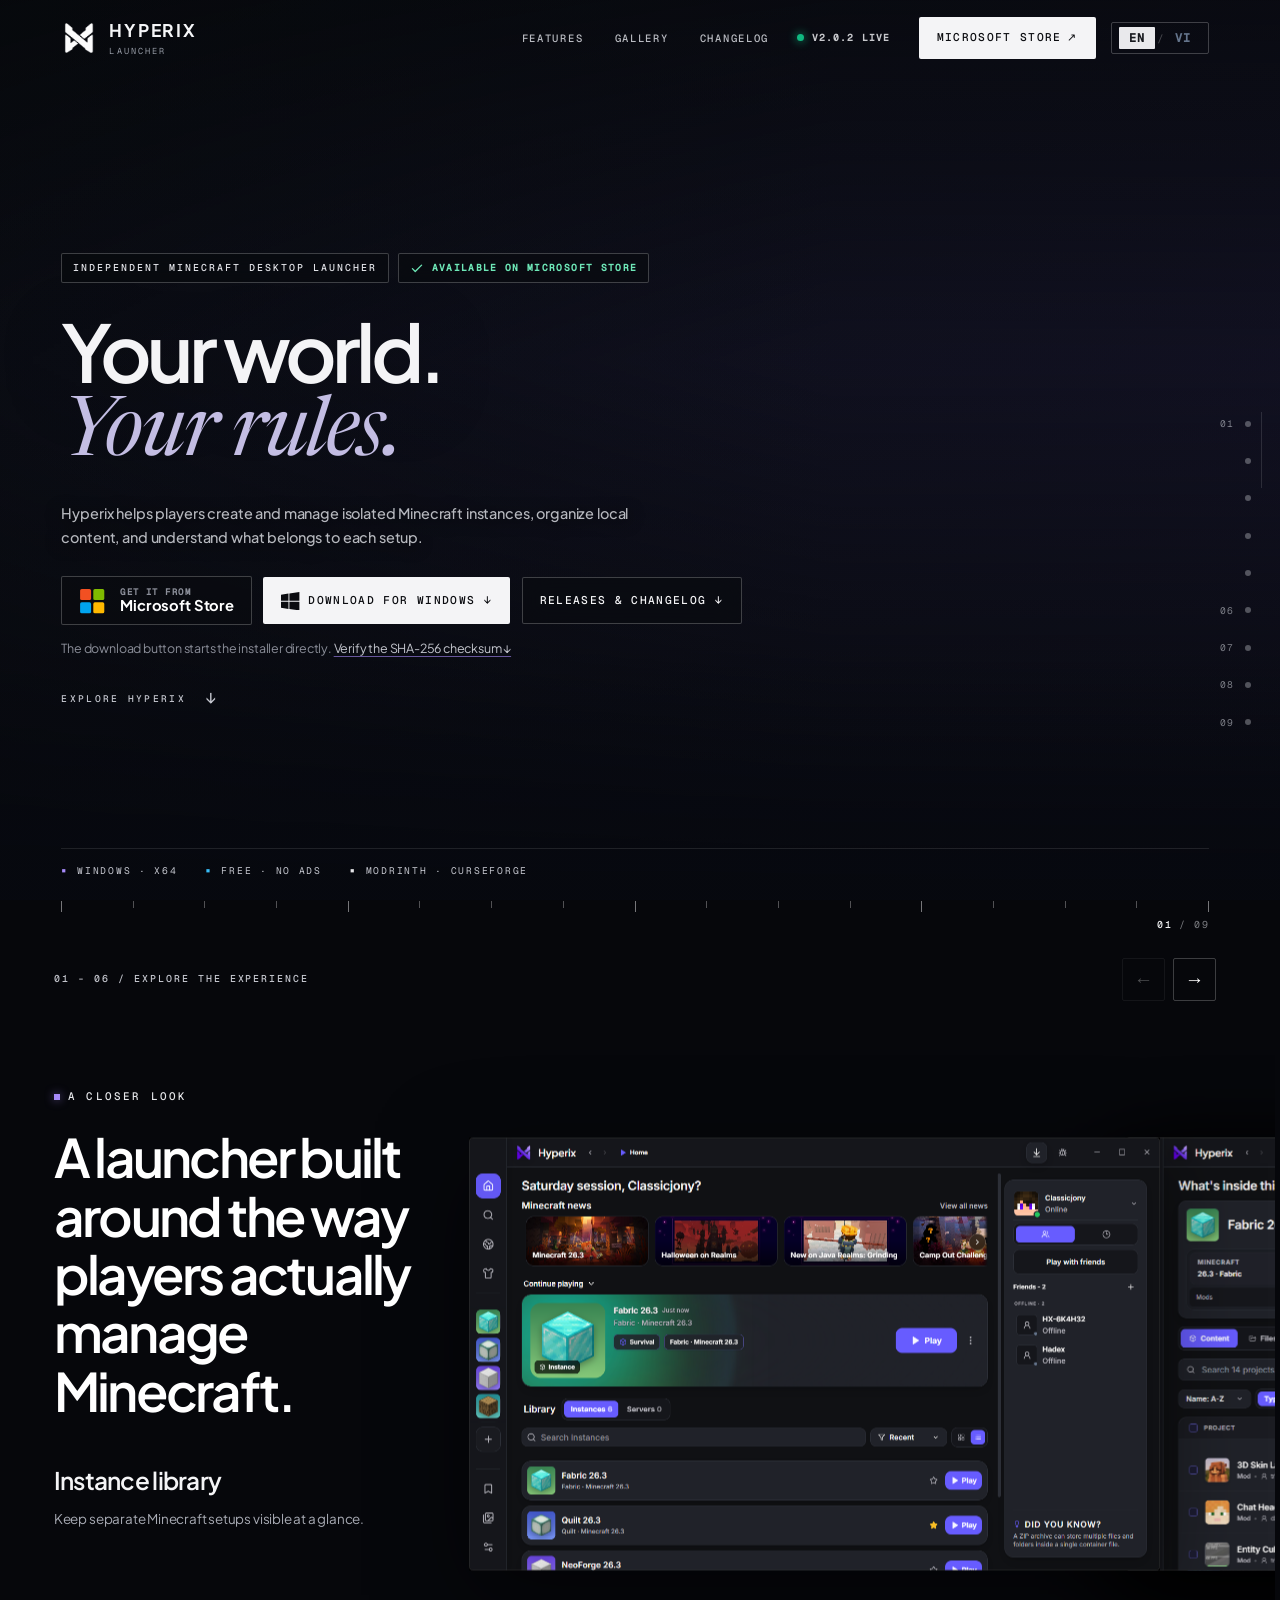
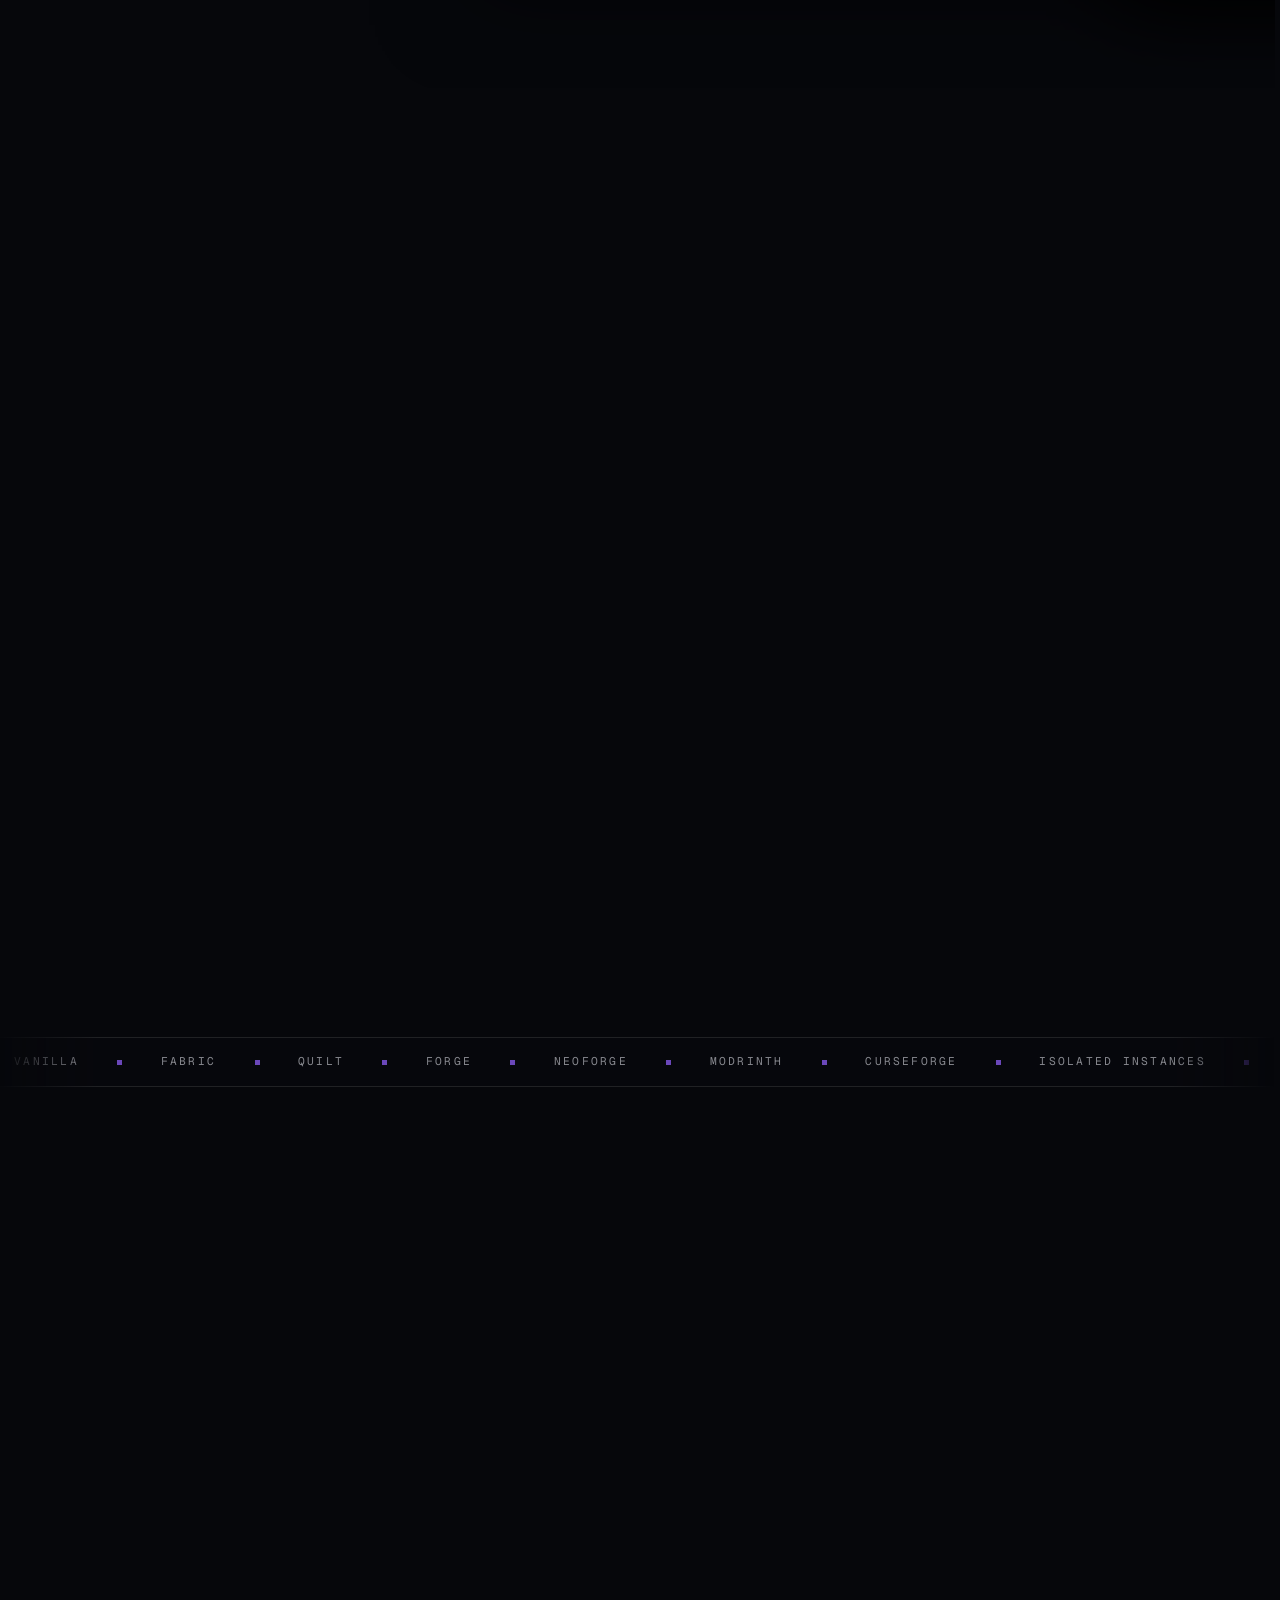
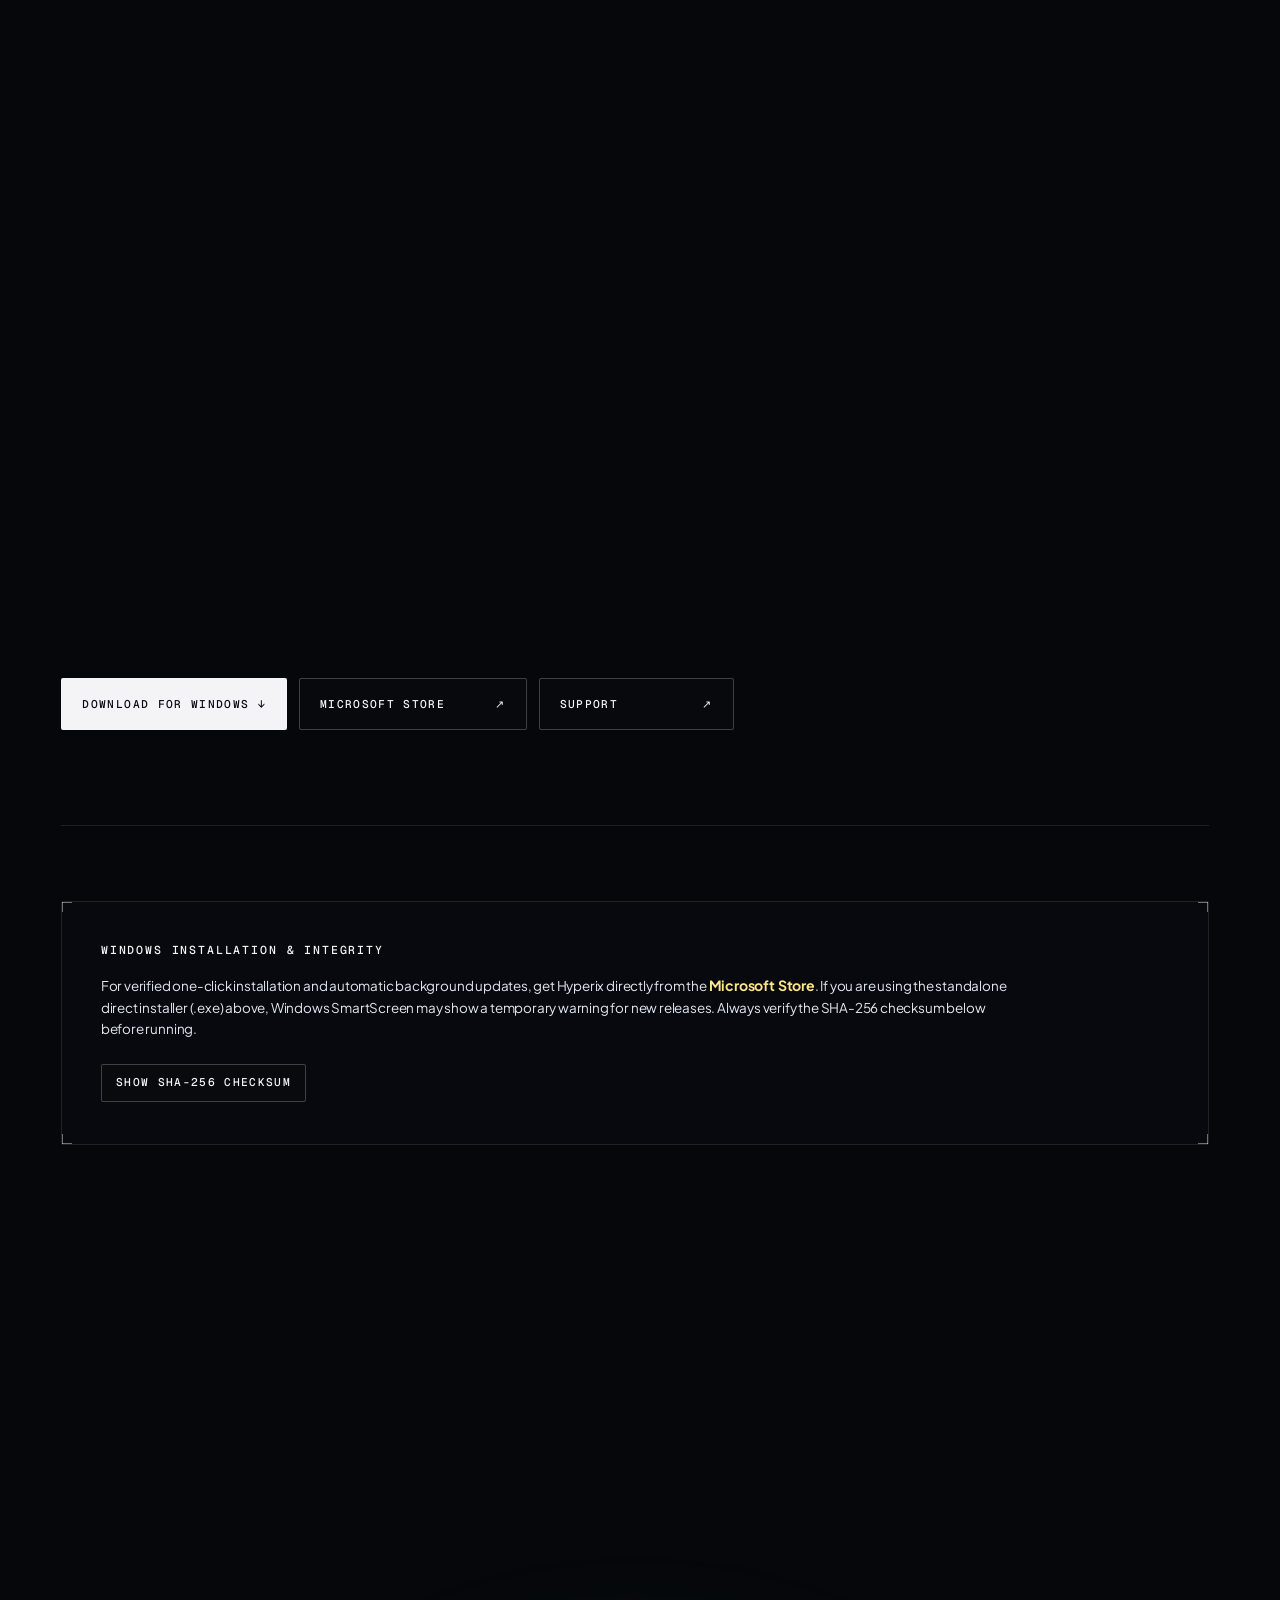
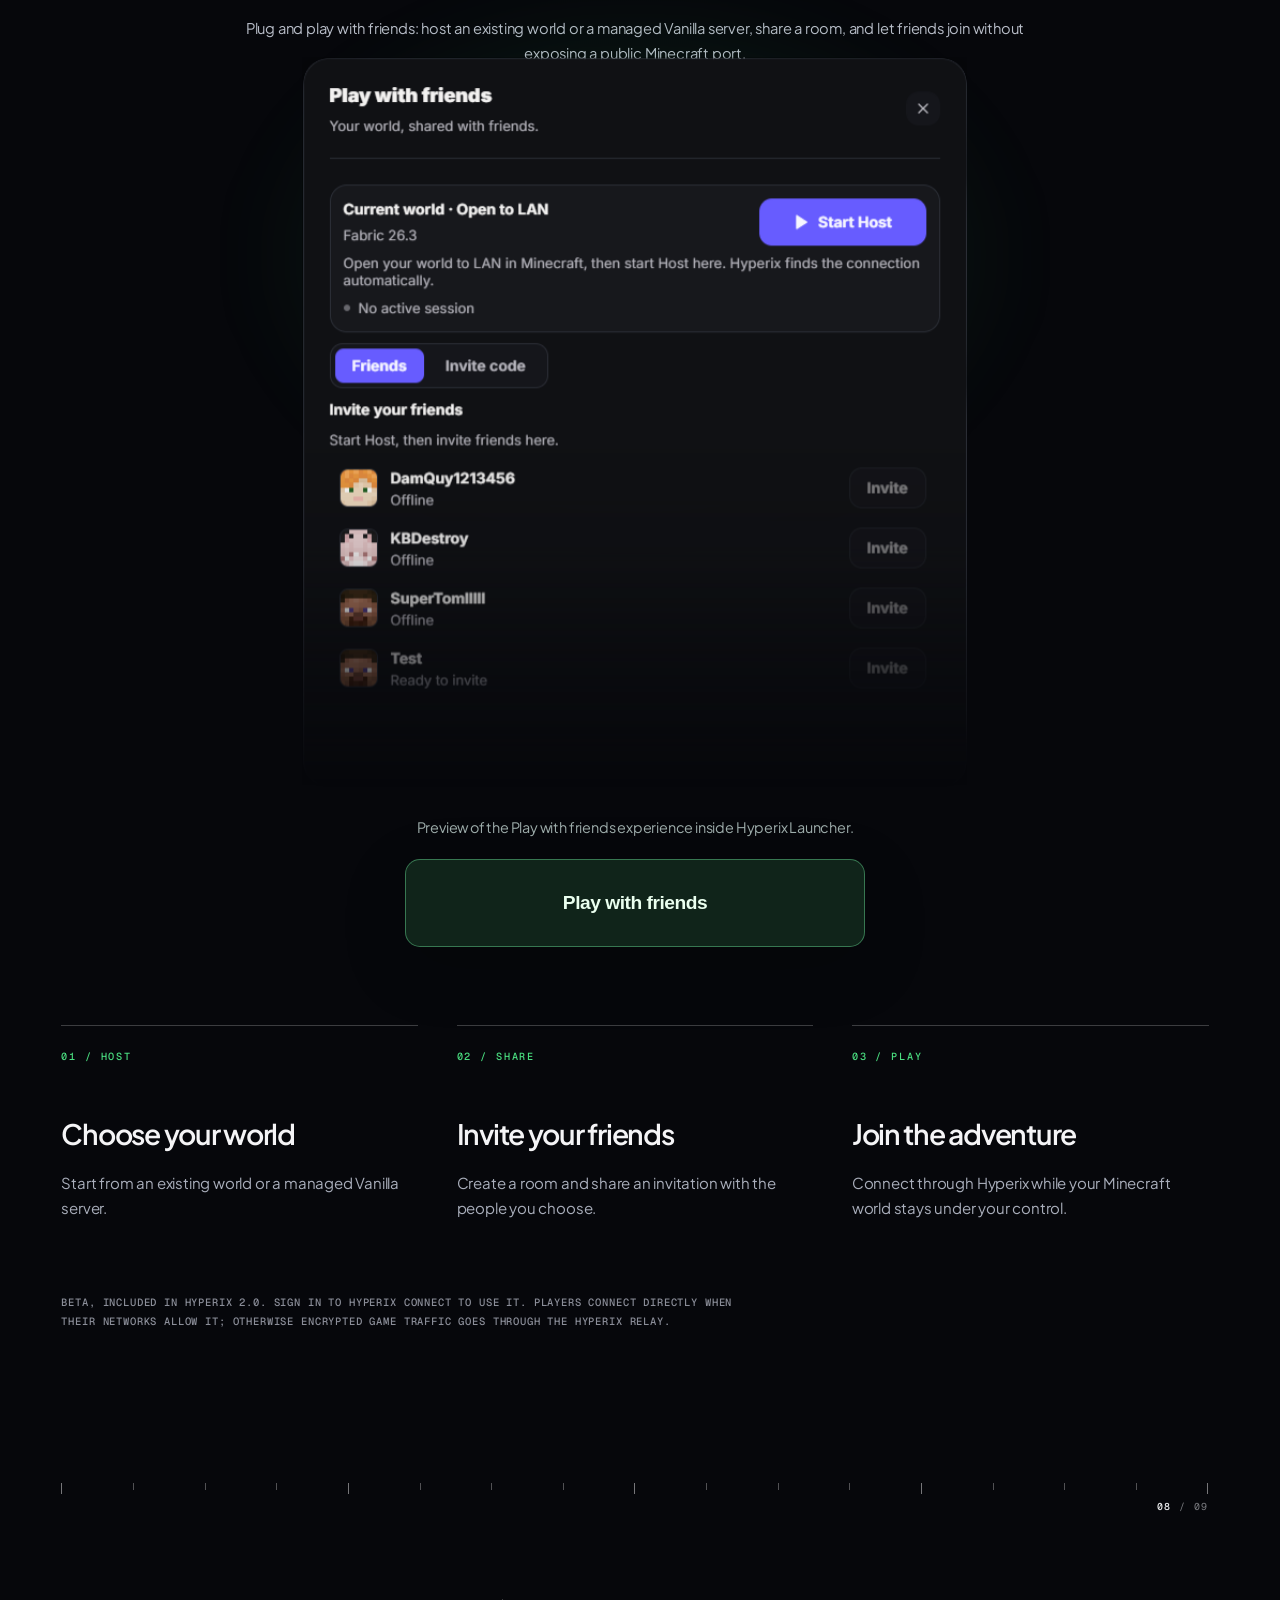
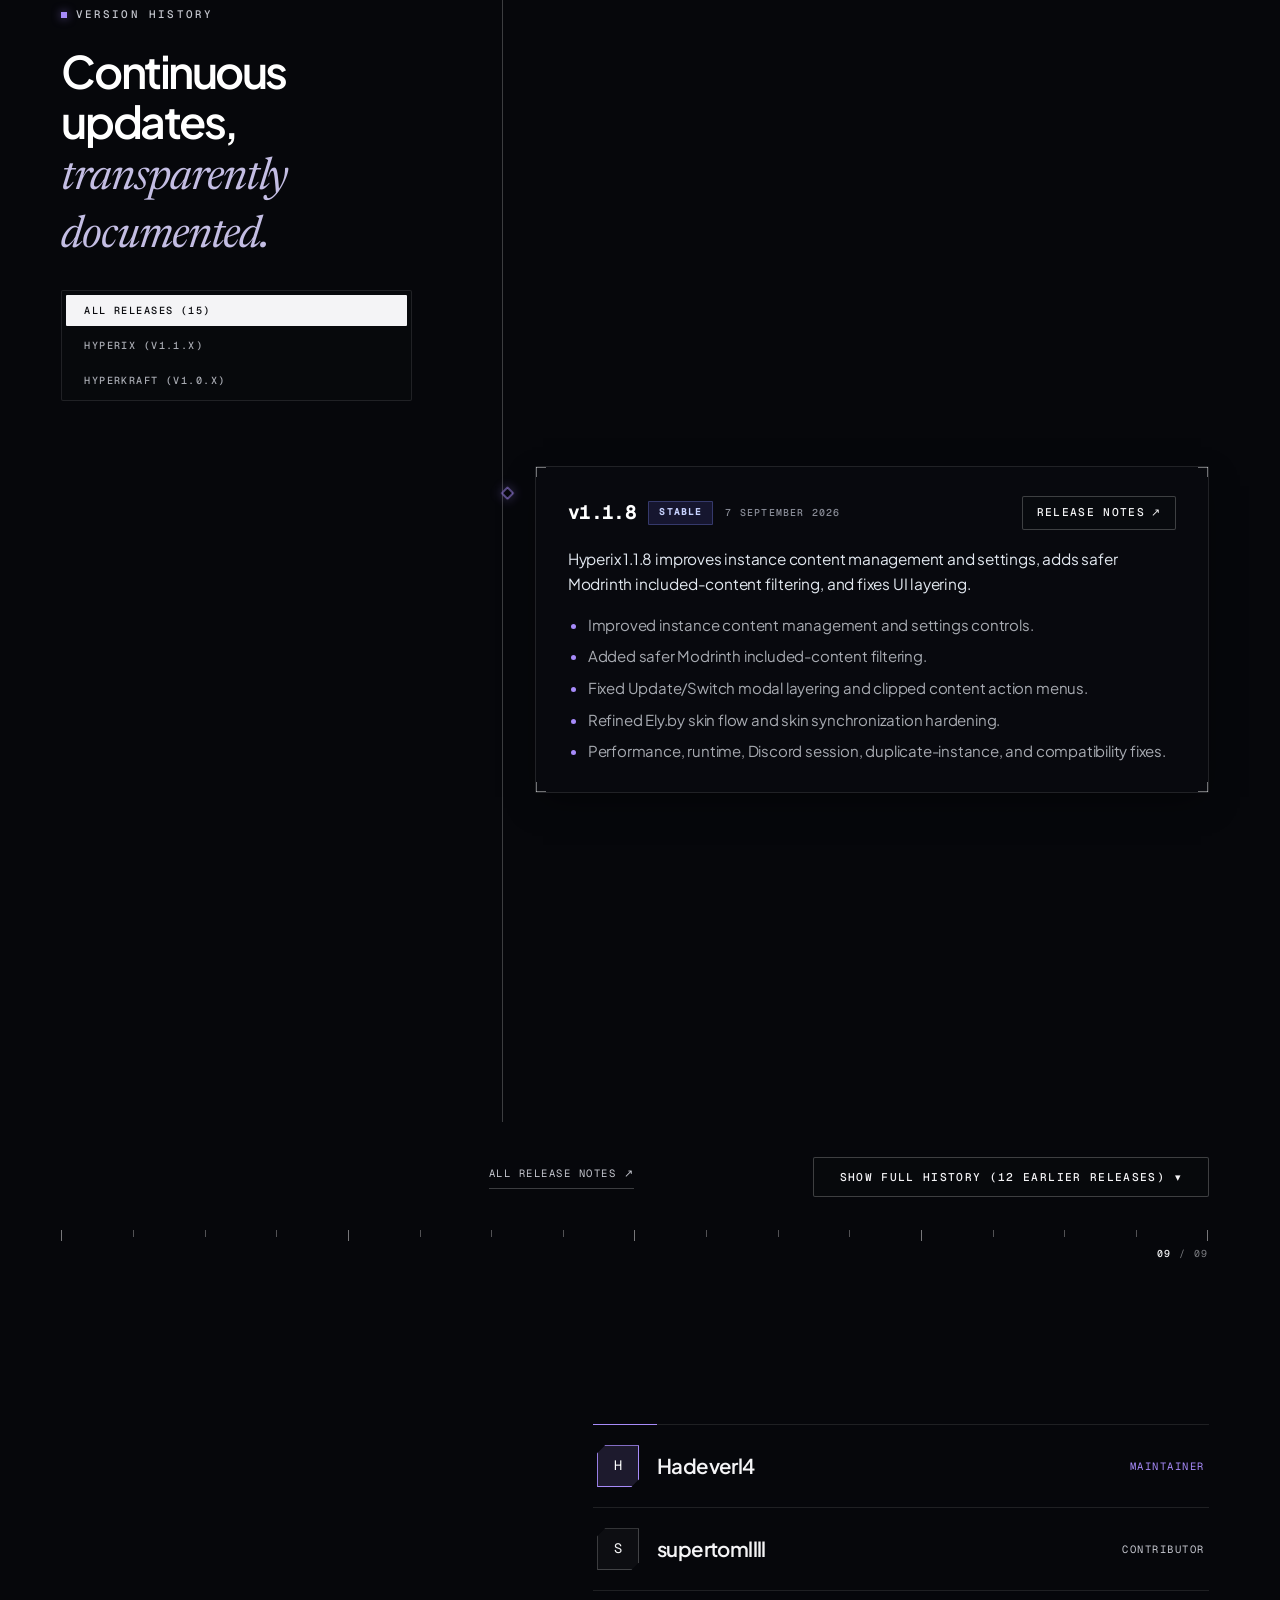
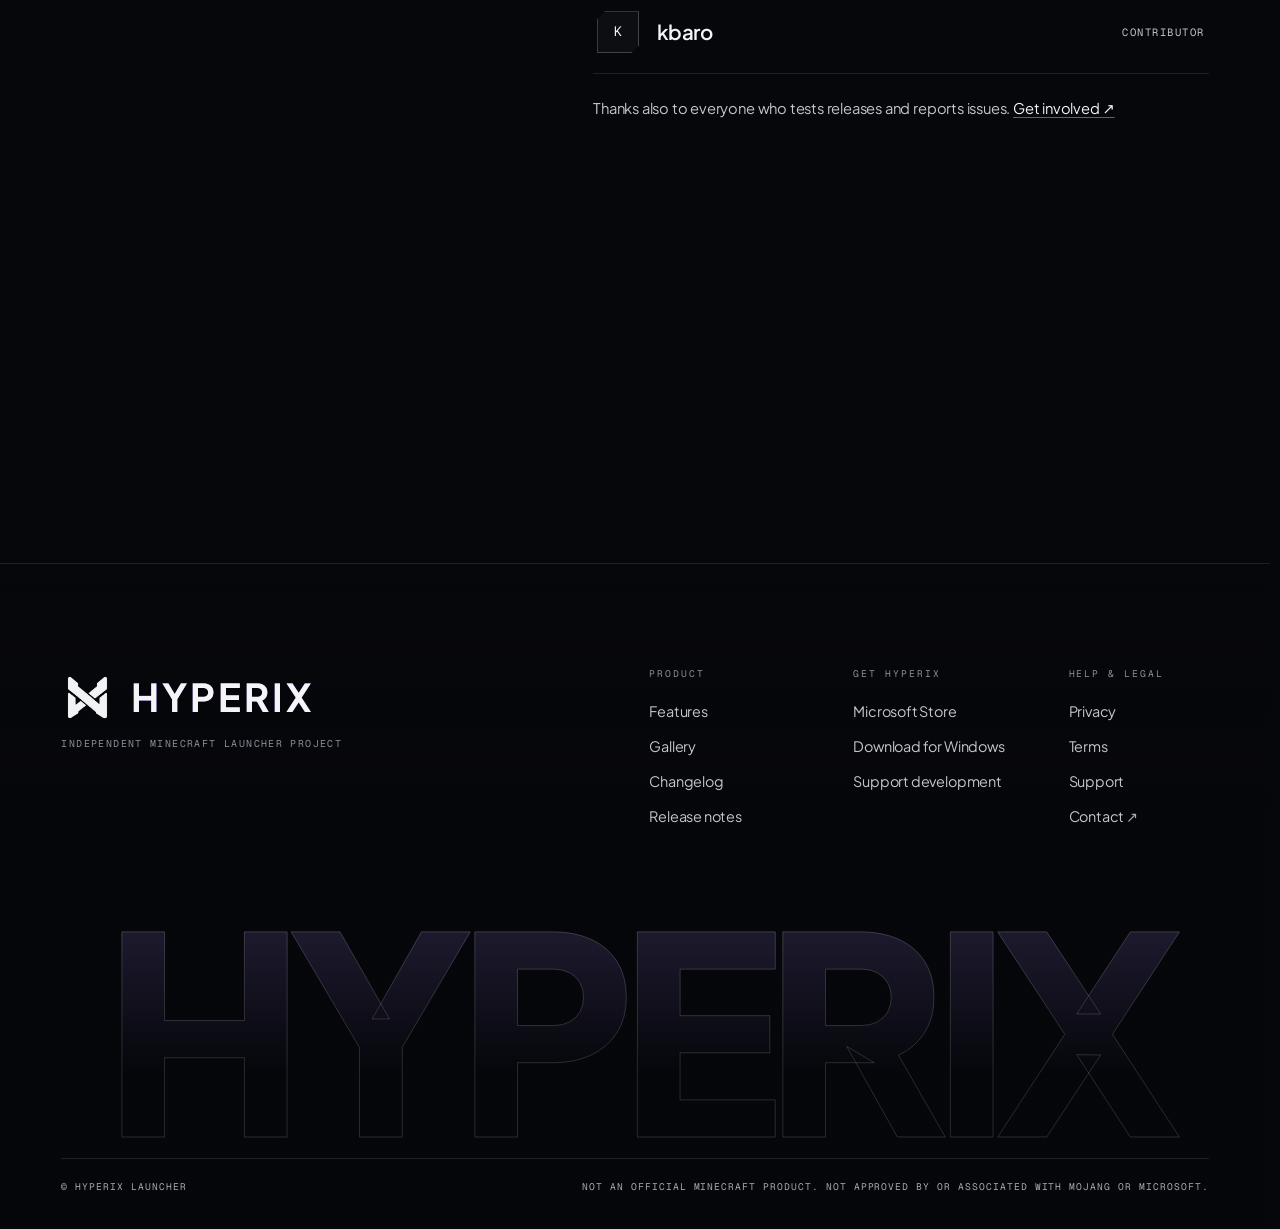
==== commit aa9b80dc: "deploy(pages): optimized website from private source" ====
--- a/index.html
+++ b/index.html
@@ -56,7 +56,7 @@
           <a class="source-link nav-discover" href="#features" data-i18n="nav_features">Features</a>
           <a class="source-link nav-discover" href="#gallery" data-i18n="nav_gallery">Gallery</a>
           <a class="source-link" href="#changelog" data-i18n="nav_changelog">Changelog</a>
-          <span class="release-badge" id="live-version-badge"><span class="pulse-dot" aria-hidden="true"></span> <span id="live-version-text">v2.0.1 Live</span></span>
+          <span class="release-badge" id="live-version-badge"><span class="pulse-dot" aria-hidden="true"></span> <span id="live-version-text">v2.0.2 Live</span></span>
           <a class="source-link" id="nav-store-link" href="https://apps.microsoft.com/detail/9nk9fxtbt77t" target="_blank" rel="noreferrer" data-i18n="nav_store">Microsoft Store <span aria-hidden="true">↗</span></a>
           <div class="lang-switch" role="group" aria-label="Language selection">
             <button class="lang-btn" type="button" data-lang="en" aria-label="Switch to English">EN</button>
@@ -96,7 +96,7 @@
             </div>
           </a>
 
-          <a class="button primary" id="primary-download-btn" href="https://github.com/Hadeverl4/Hyperix-Releases/releases/download/v2.0.1/Hyperix-Launcher_2.0.1_x64-setup.exe">
+          <a class="button primary" id="primary-download-btn" href="https://github.com/Hadeverl4/Hyperix-Releases/releases/download/v2.0.2/Hyperix-Launcher_2.0.2_x64-setup.exe">
             <svg class="button-icon" viewBox="0 0 24 24" aria-hidden="true">
               <path d="M0 3.449L9.75 2.1v9.451H0m10.949-9.602L24 0v11.551H10.949M0 12.6h9.75V22.05L0 20.7m10.949-8.1H24V24l-13.051-1.8" />
             </svg>
@@ -320,7 +320,7 @@
         <h2 data-i18n="status_title">Available on Microsoft Store<br /><em>&amp; as an independent Windows release.</em></h2>
         <p data-i18n="status_desc">Hyperix is certified on the Microsoft Store and available as an independent release. It is free to download and use, with no advertisements or bundled adware.</p>
         <div class="editorial-cta">
-          <a id="available-windows-download" href="https://github.com/Hadeverl4/Hyperix-Releases/releases/download/v2.0.1/Hyperix-Launcher_2.0.1_x64-setup.exe">Download for Windows ↓</a>
+          <a id="available-windows-download" href="https://github.com/Hadeverl4/Hyperix-Releases/releases/download/v2.0.2/Hyperix-Launcher_2.0.2_x64-setup.exe">Download for Windows ↓</a>
           <a href="https://apps.microsoft.com/detail/9nk9fxtbt77t" target="_blank" rel="noreferrer">Microsoft Store <span aria-hidden="true">↗</span></a>
           <a href="./support.html">Support <span aria-hidden="true">↗</span></a>
         </div>
@@ -333,7 +333,7 @@
           <p data-i18n="notice_body">For verified one-click installation and automatic background updates, get Hyperix directly from the <strong>Microsoft Store</strong>. If you are using the standalone direct installer (.exe) above, Windows SmartScreen may show a temporary warning for new releases. Always verify the SHA-256 checksum below before running.</p>
           <button class="hash-toggle" type="button" id="hash-toggle" aria-expanded="false" aria-controls="hash-container" data-i18n="hash_show">Show SHA-256 checksum</button>
           <div class="hash-container" id="hash-container" hidden>
-            <code id="sha256-code">v2.0.1 SHA-256: 20ddf6cf12b5359c83f4d6dcf70acaffd835a05e26b6d356ec659781b8559886</code>
+            <code id="sha256-code">v2.0.2 SHA-256: 87fee603db8c0964c357bde2e041800ea045e822e52ae39bd6f8ba6205d2cf6c</code>
             <button class="copy-hash-btn" type="button" id="copy-hash-btn" aria-label="Copy SHA-256 checksum" data-i18n="copy_btn">Copy</button>
           </div>
         </aside>
@@ -1390,7 +1390,7 @@
         const badgeText = document.getElementById('live-version-text');
         if (badgeText) {
           const tagMatch = badgeText.textContent.match(/v\d+\.\d+\.\d+/);
-          const tag = tagMatch ? tagMatch[0] : 'v2.0.1';
+          const tag = tagMatch ? tagMatch[0] : 'v2.0.2';
           badgeText.textContent = `${tag} ${translations[lang].rel_live_suffix}`;
         }
       }
@@ -1403,8 +1403,8 @@
         });
       });
 
-      // Current SHA-256 Hash for latest release (v2.0.1)
-      let currentSha256 = '20ddf6cf12b5359c83f4d6dcf70acaffd835a05e26b6d356ec659781b8559886';
+      // Current SHA-256 Hash for latest release (v2.0.2)
+      let currentSha256 = '87fee603db8c0964c357bde2e041800ea045e822e52ae39bd6f8ba6205d2cf6c';
 
       // Copy SHA-256 Hash
       const copyBtn = document.getElementById('copy-hash-btn');
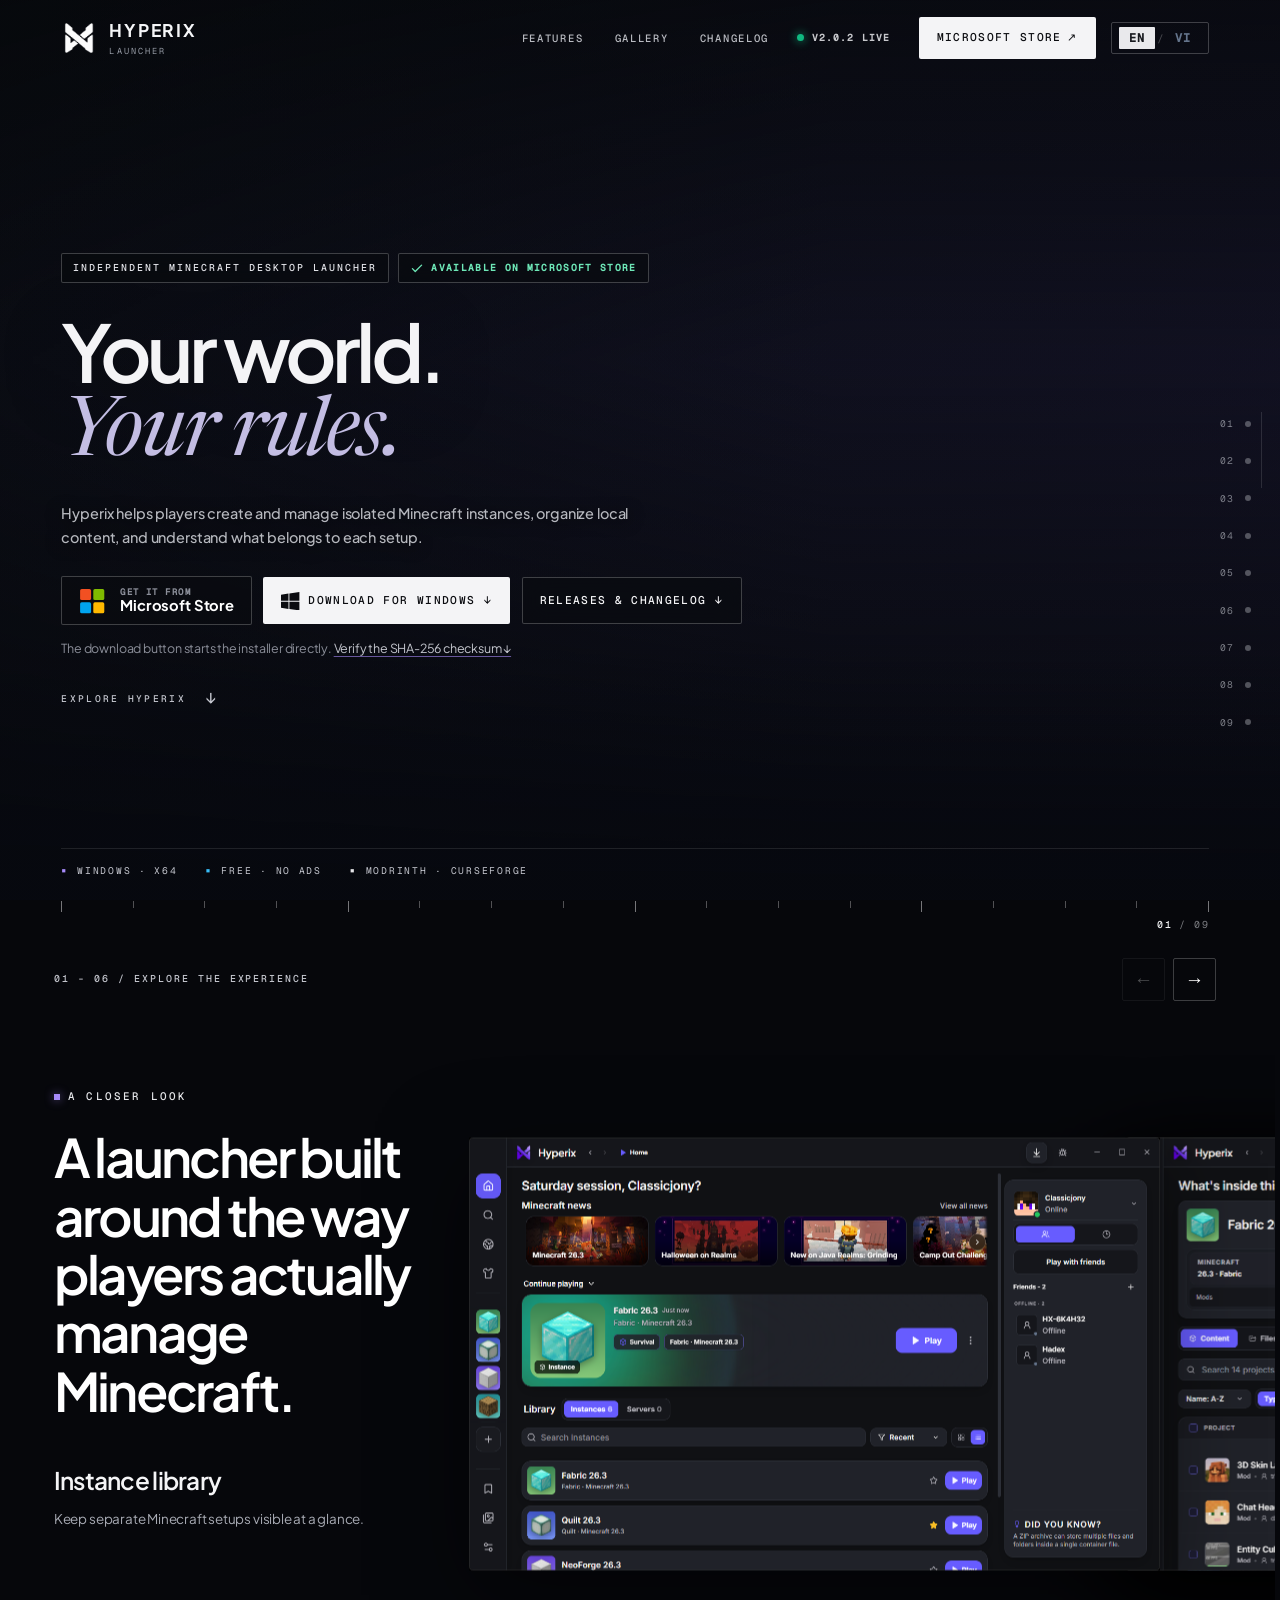
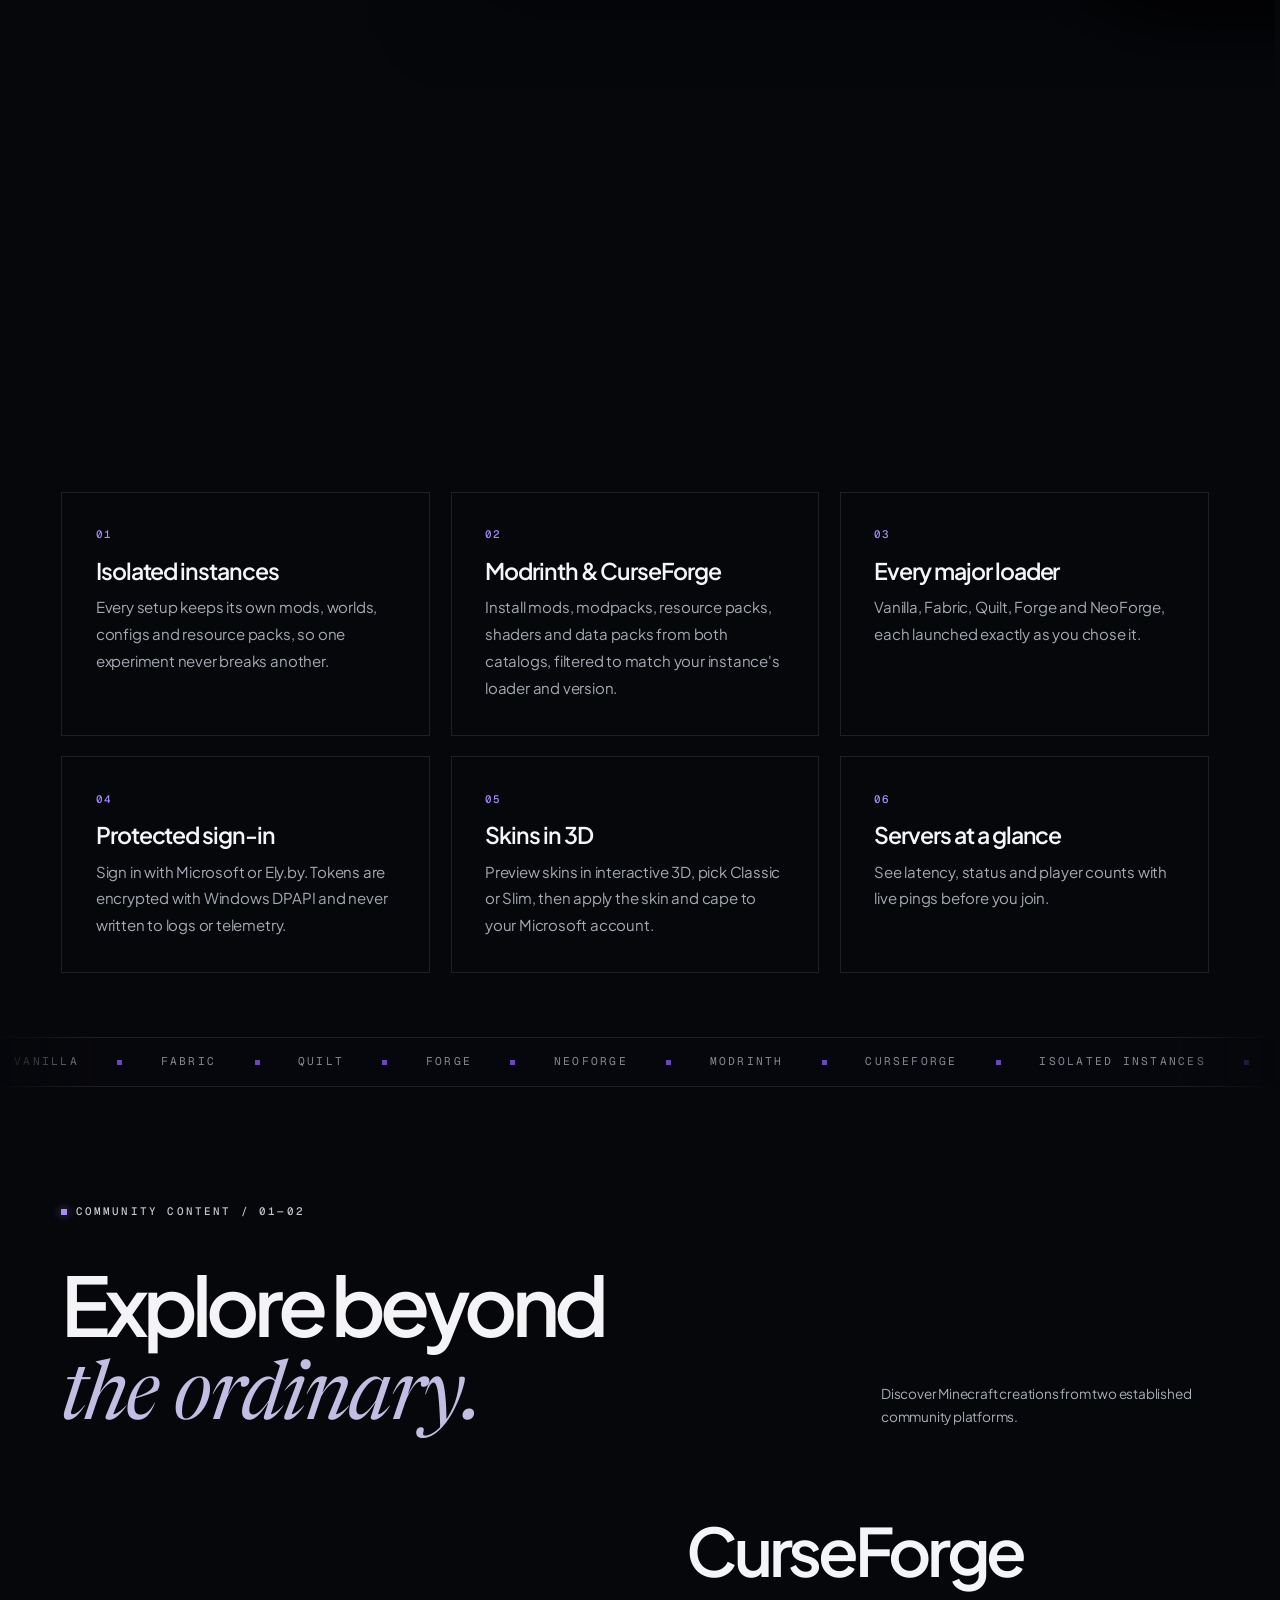
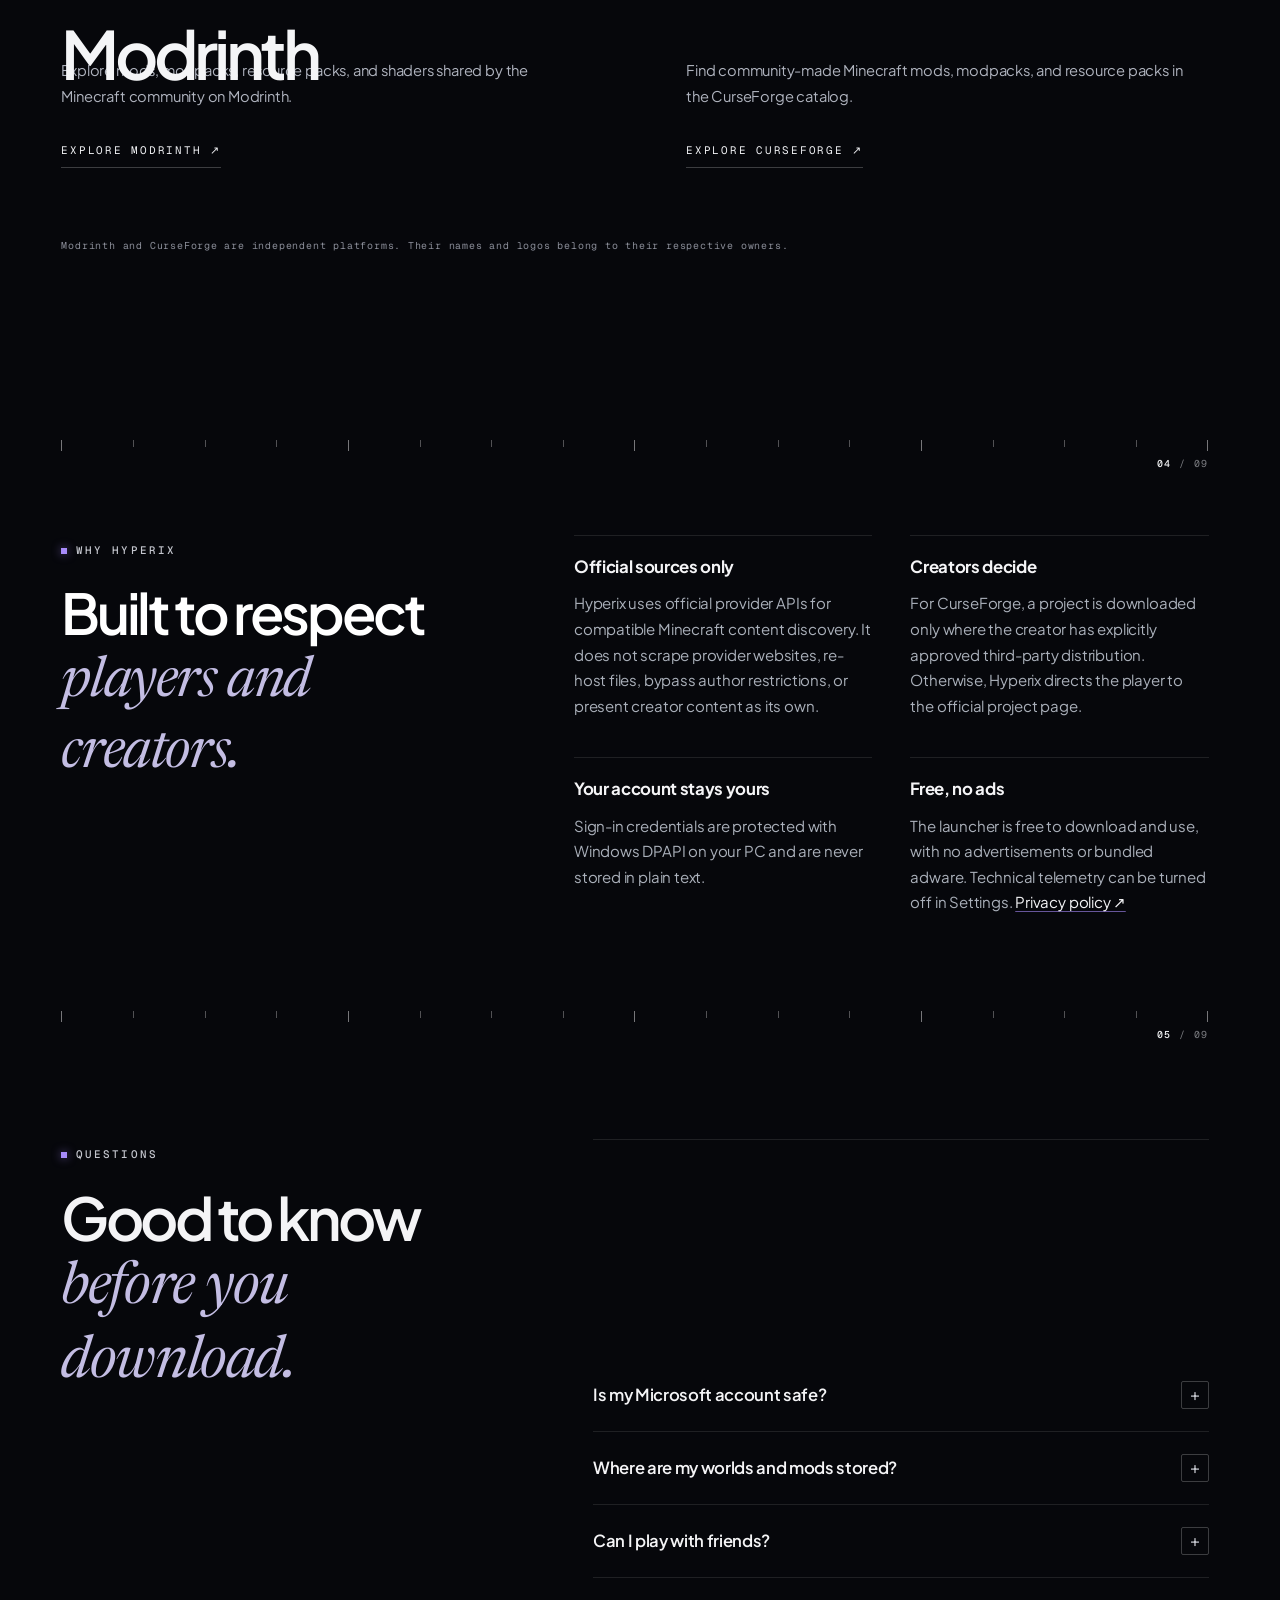
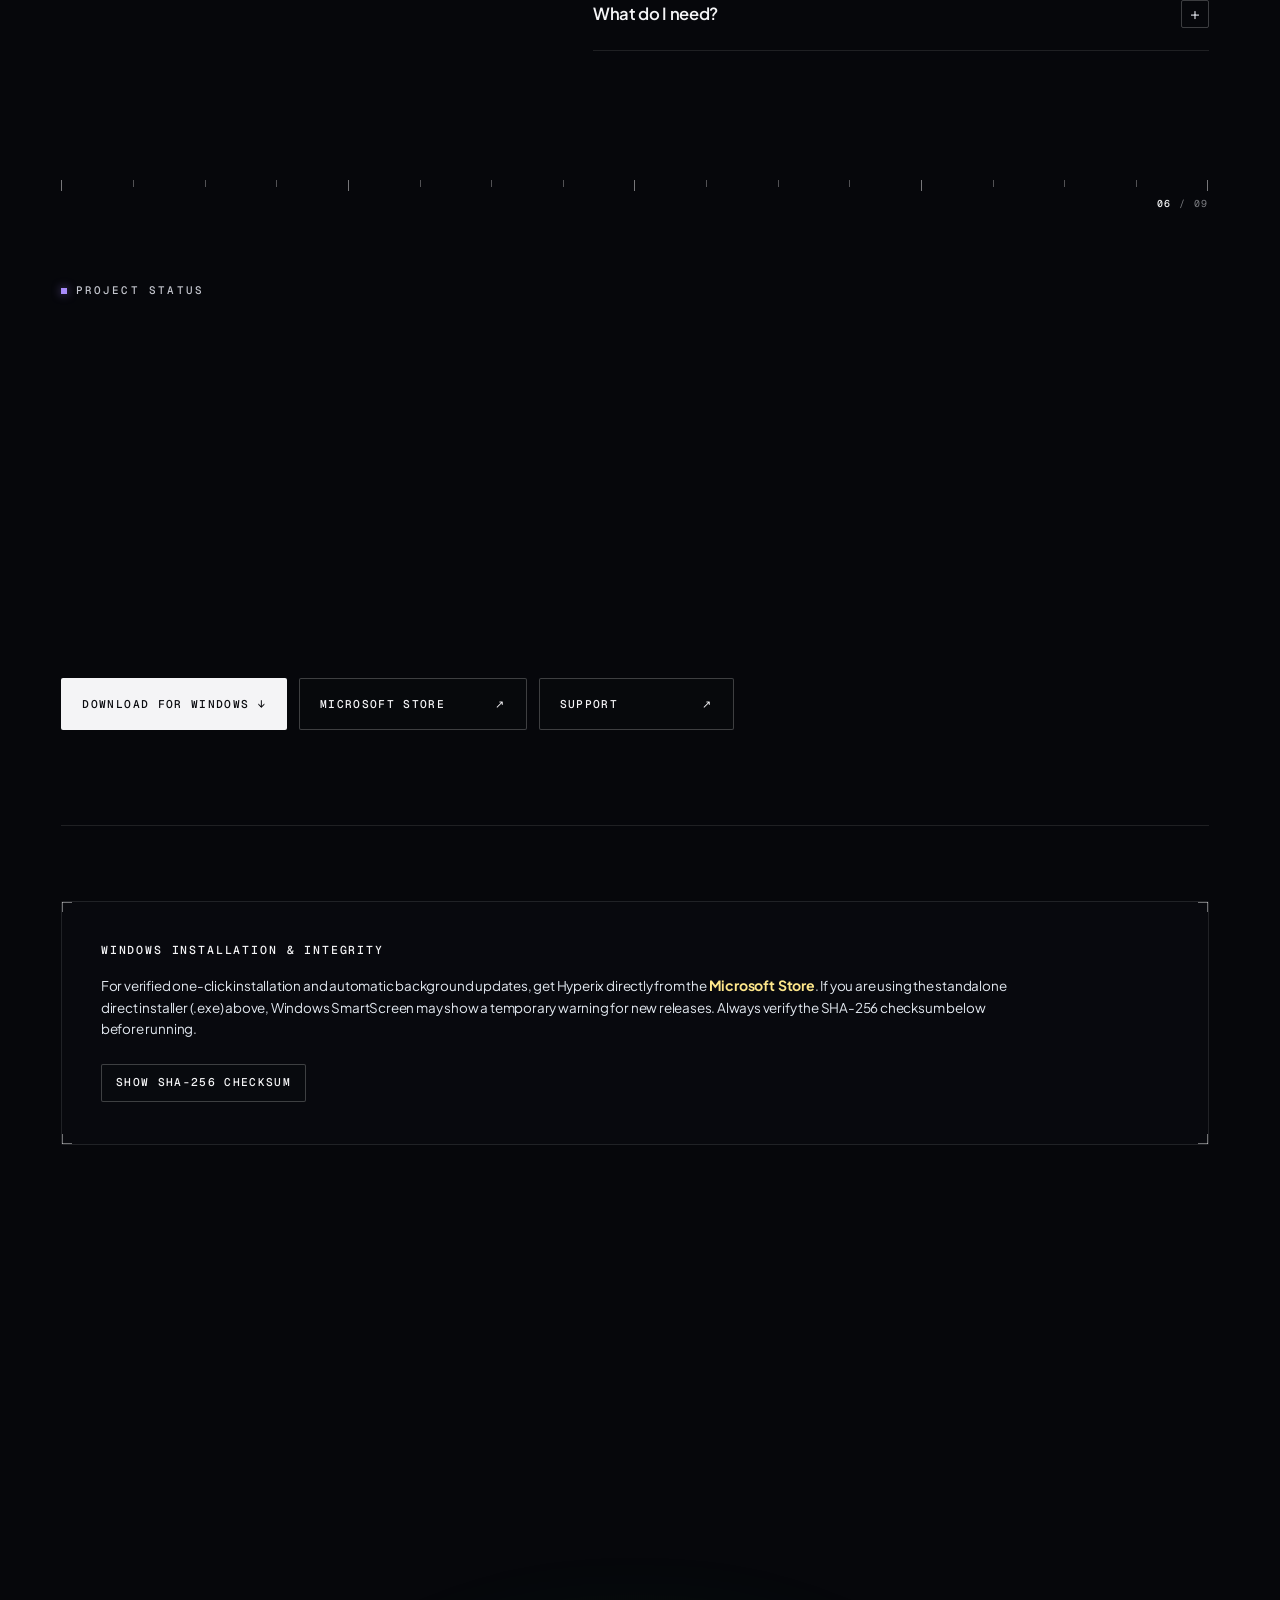
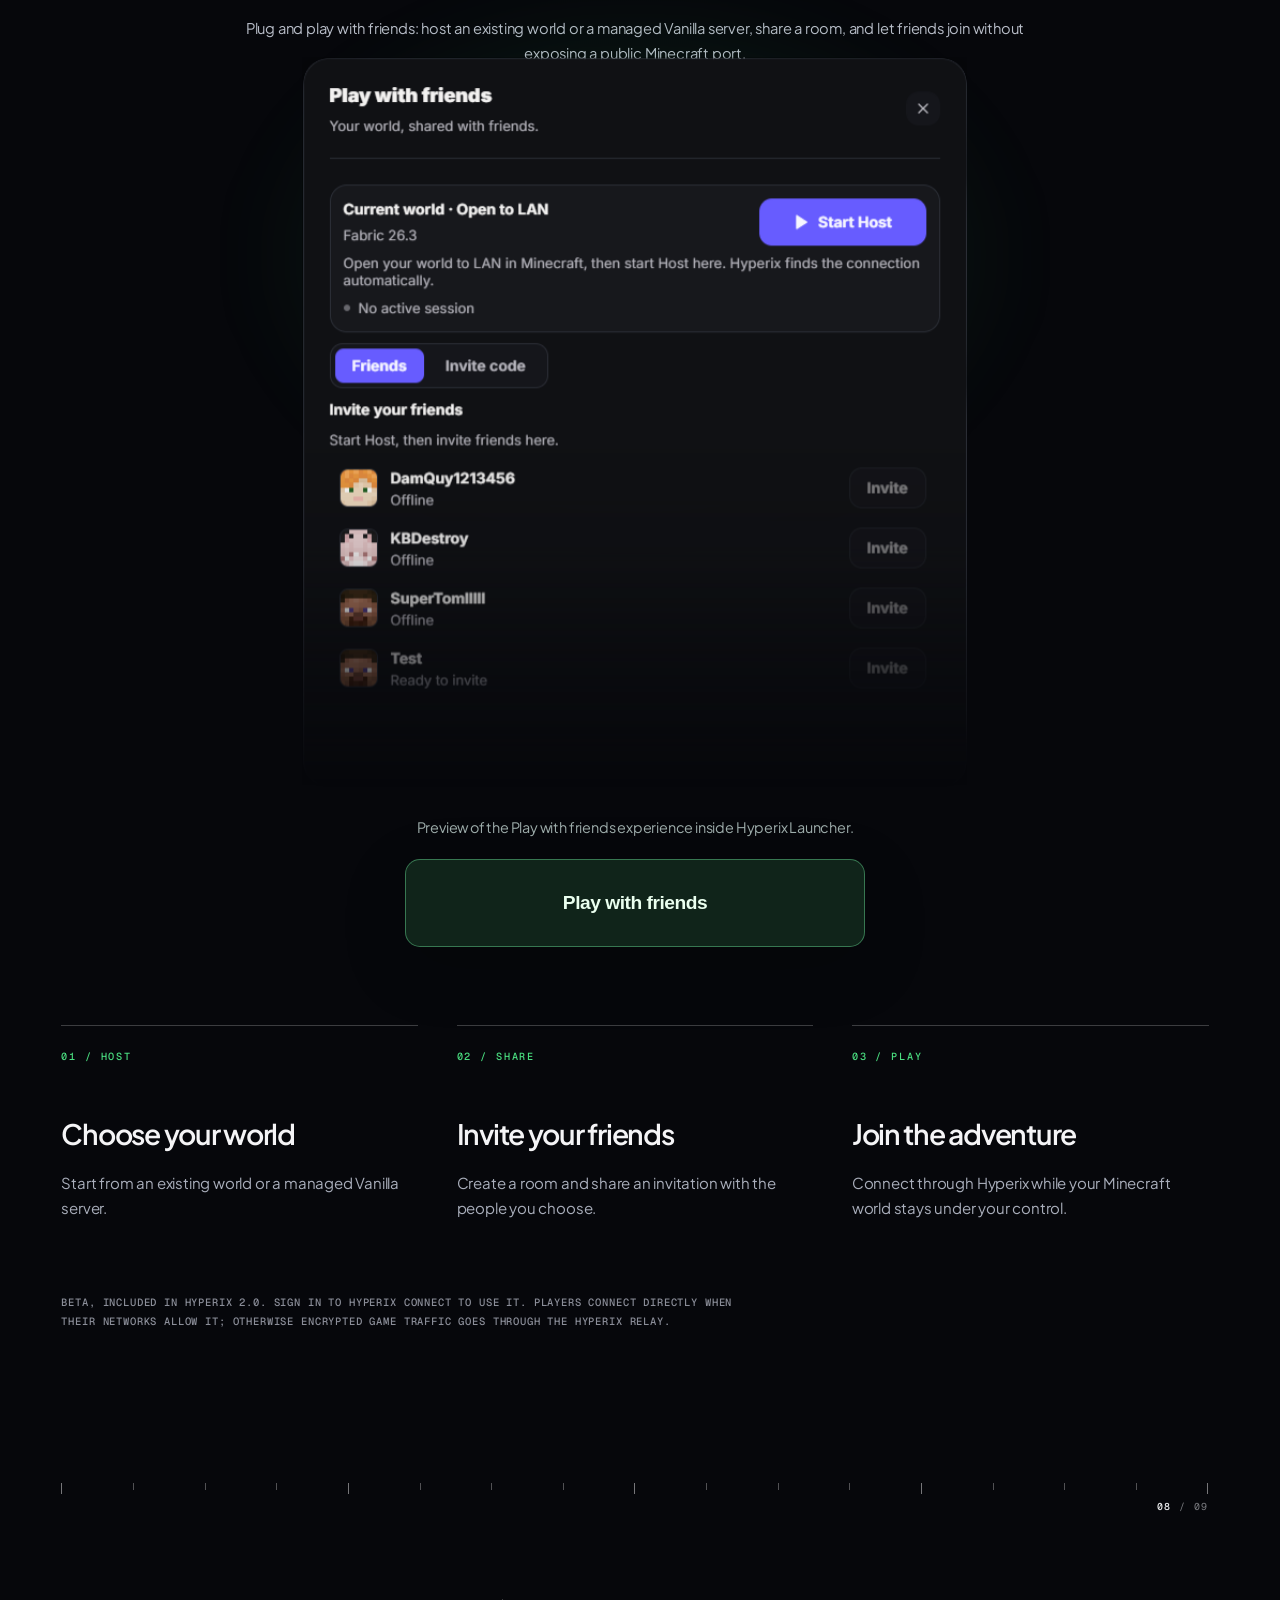
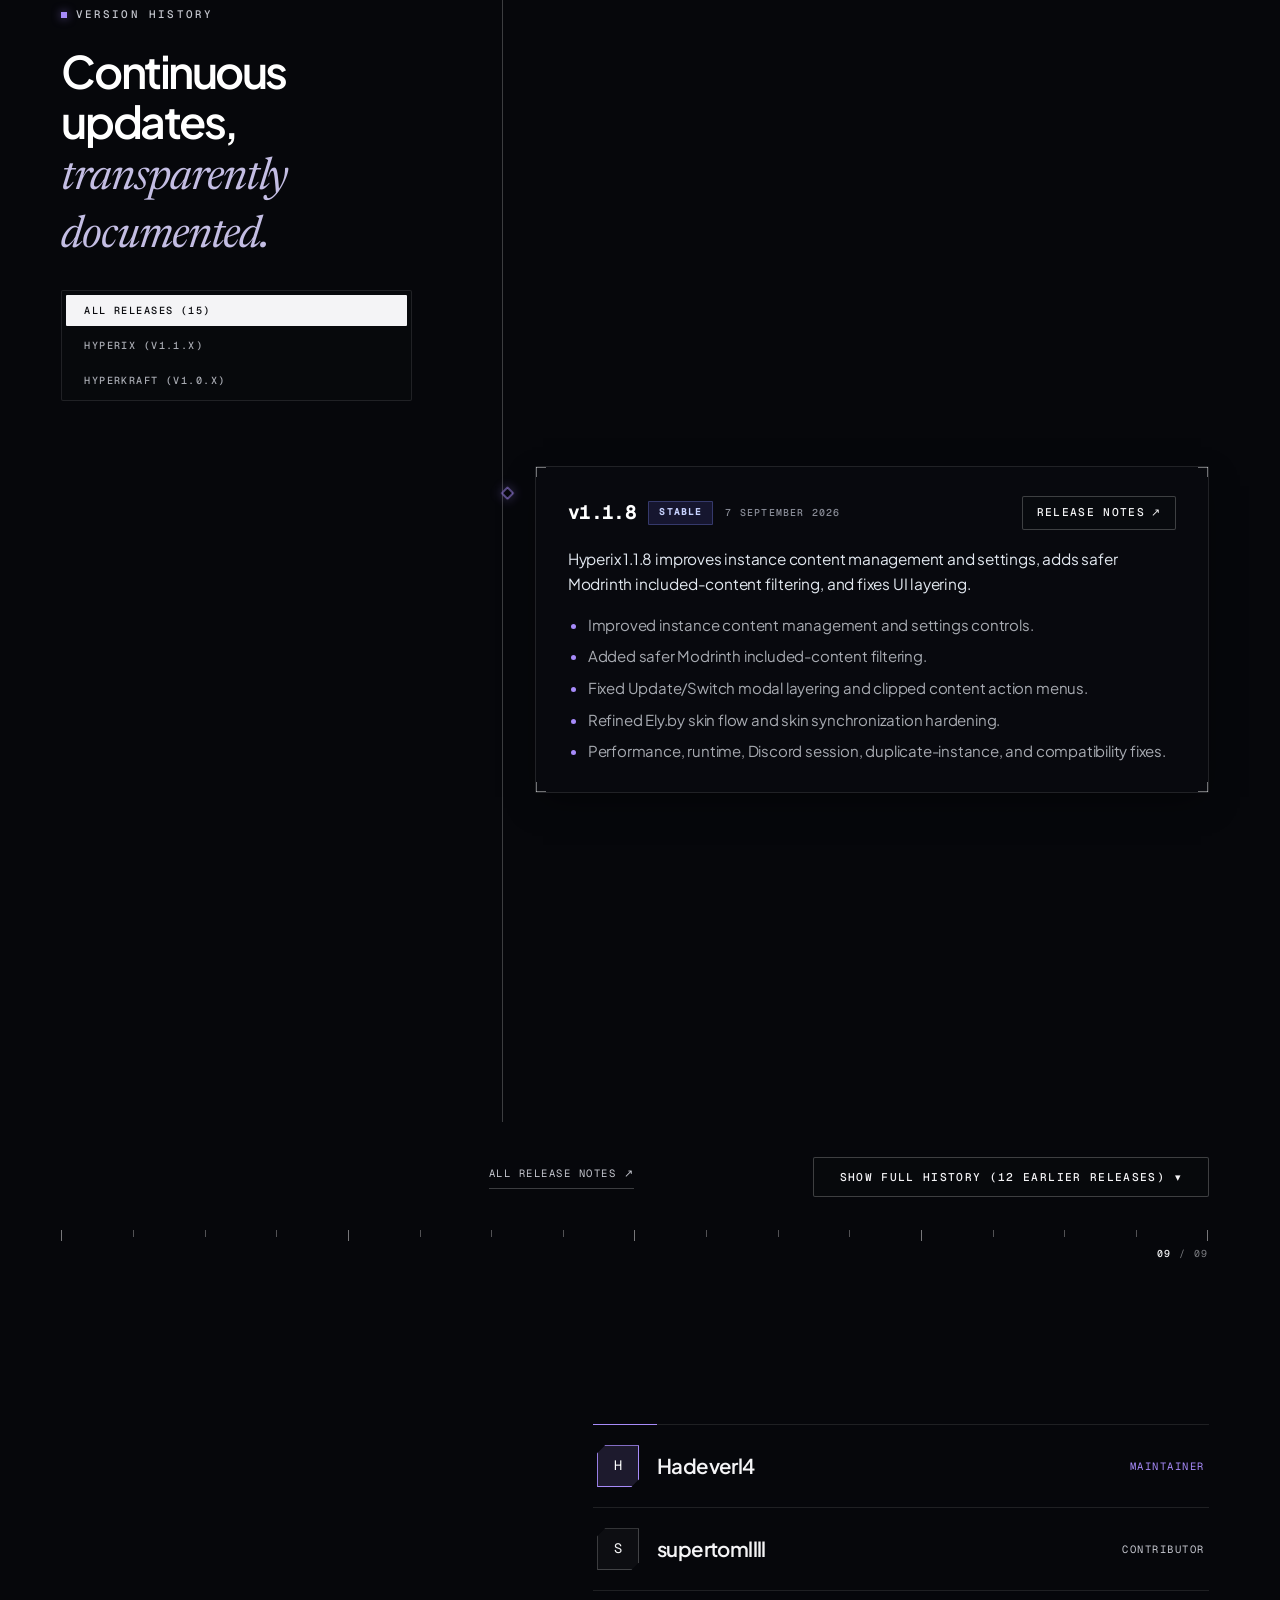
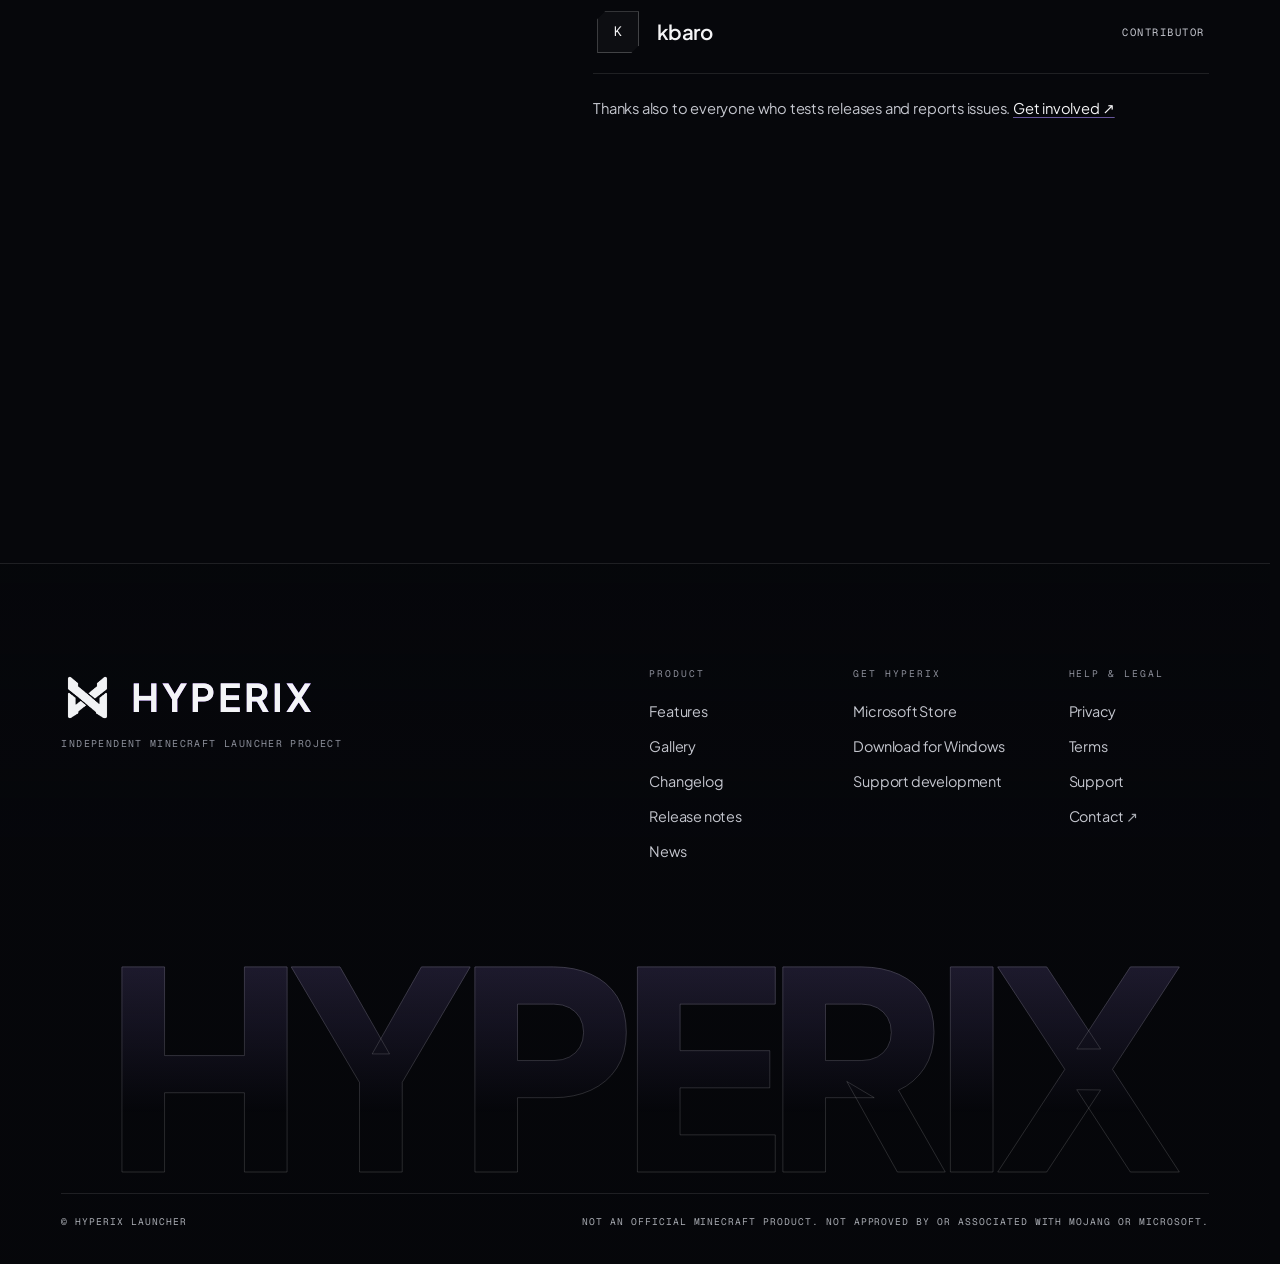
==== commit a1f9d3c7: "deploy(pages): optimized website from private source" ====
--- a/index.html
+++ b/index.html
@@ -794,6 +794,7 @@
             <a href="#gallery" data-i18n="nav_gallery">Gallery</a>
             <a href="#changelog" data-i18n="nav_changelog">Changelog</a>
             <a href="./release-notes.html" data-i18n="footer_release_notes">Release notes</a>
+            <a href="./news.html" data-i18n="footer_news">News</a>
           </div>
           <div>
             <span class="hx-footer-label" data-i18n="footer_col_get">Get Hyperix</span>
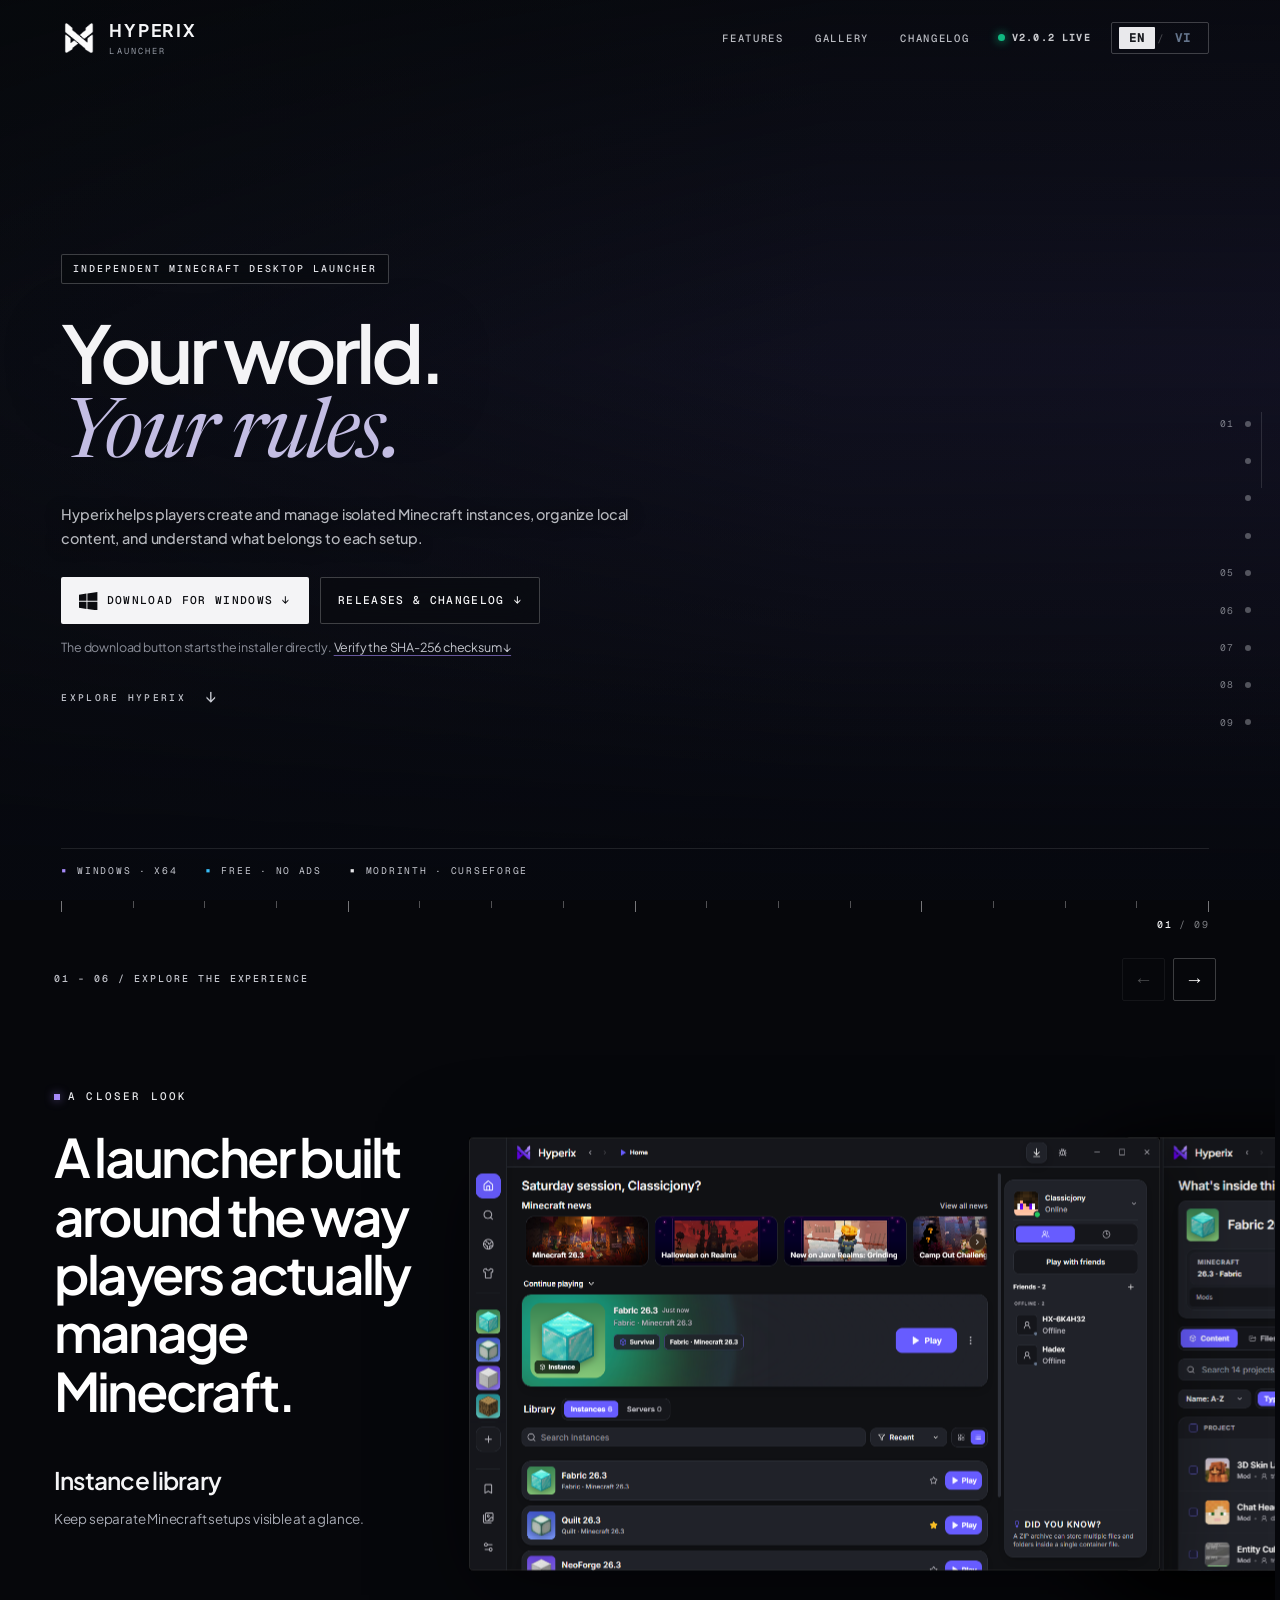
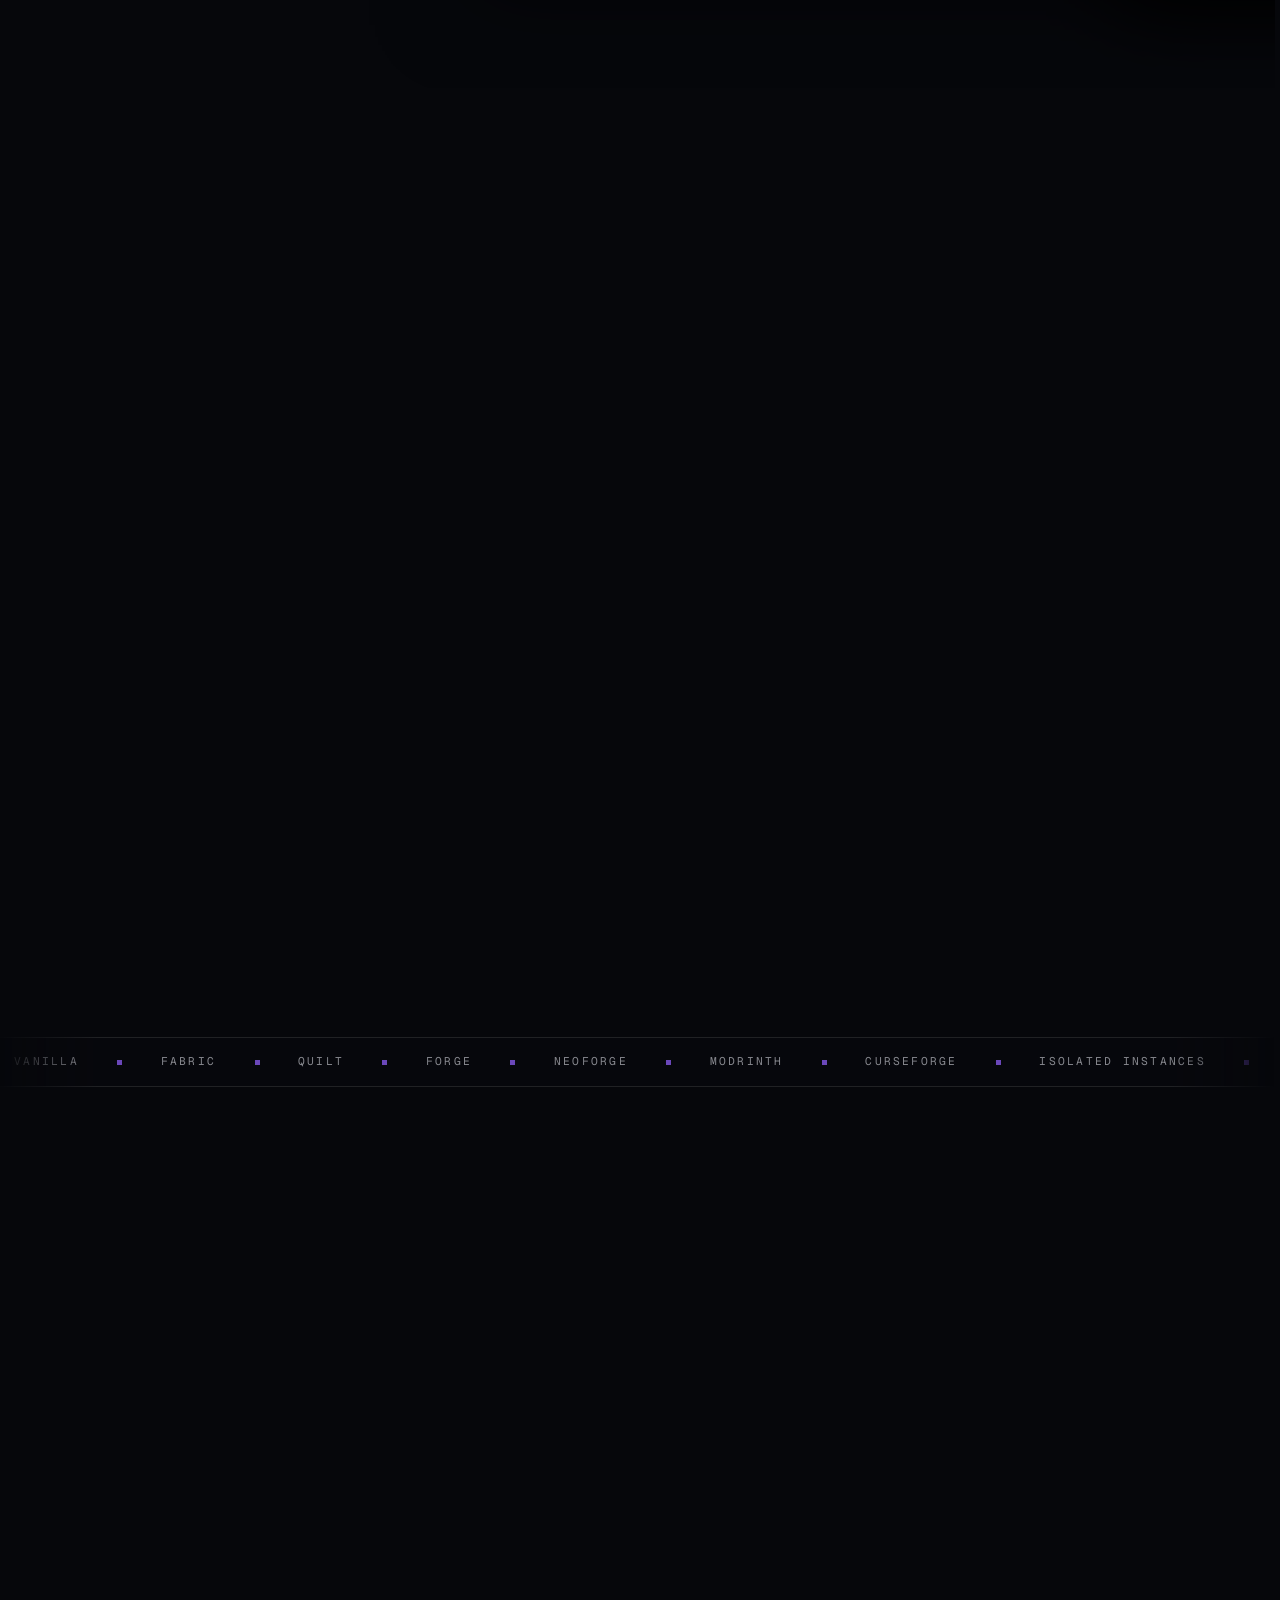
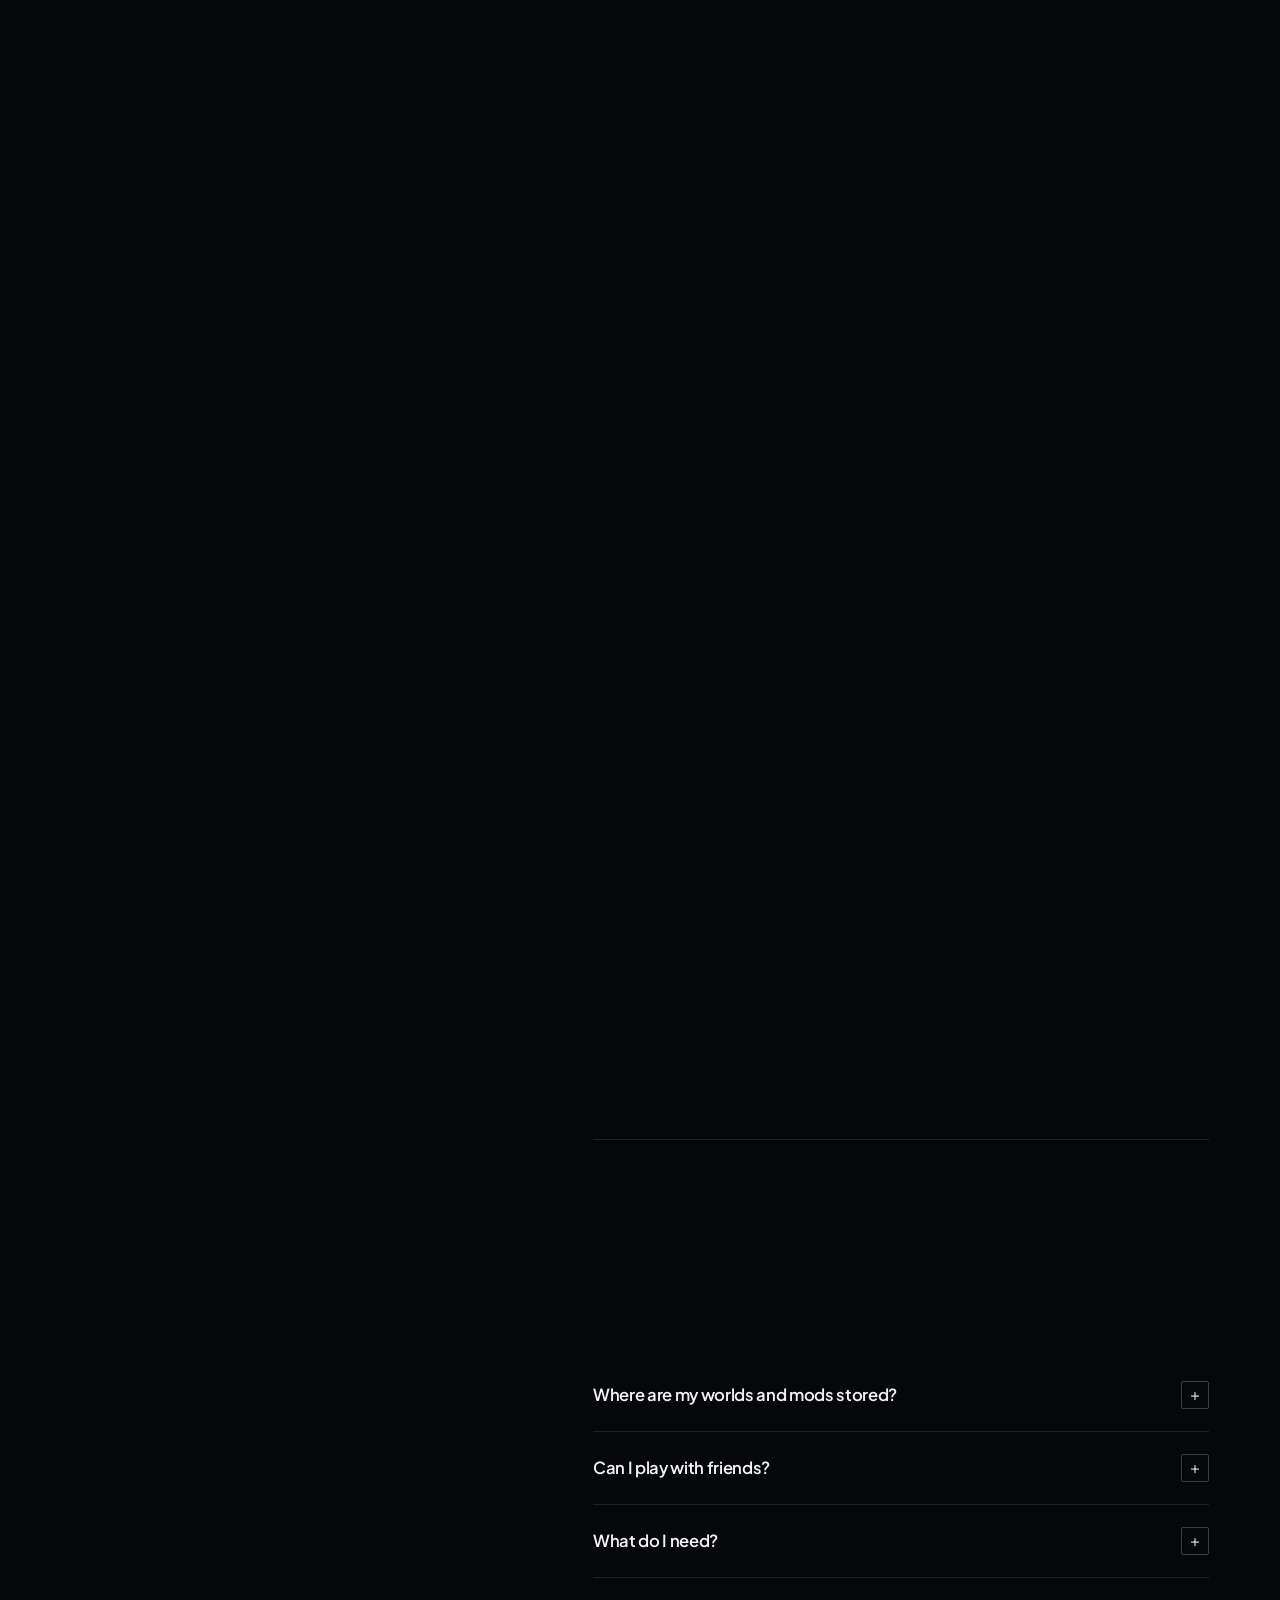
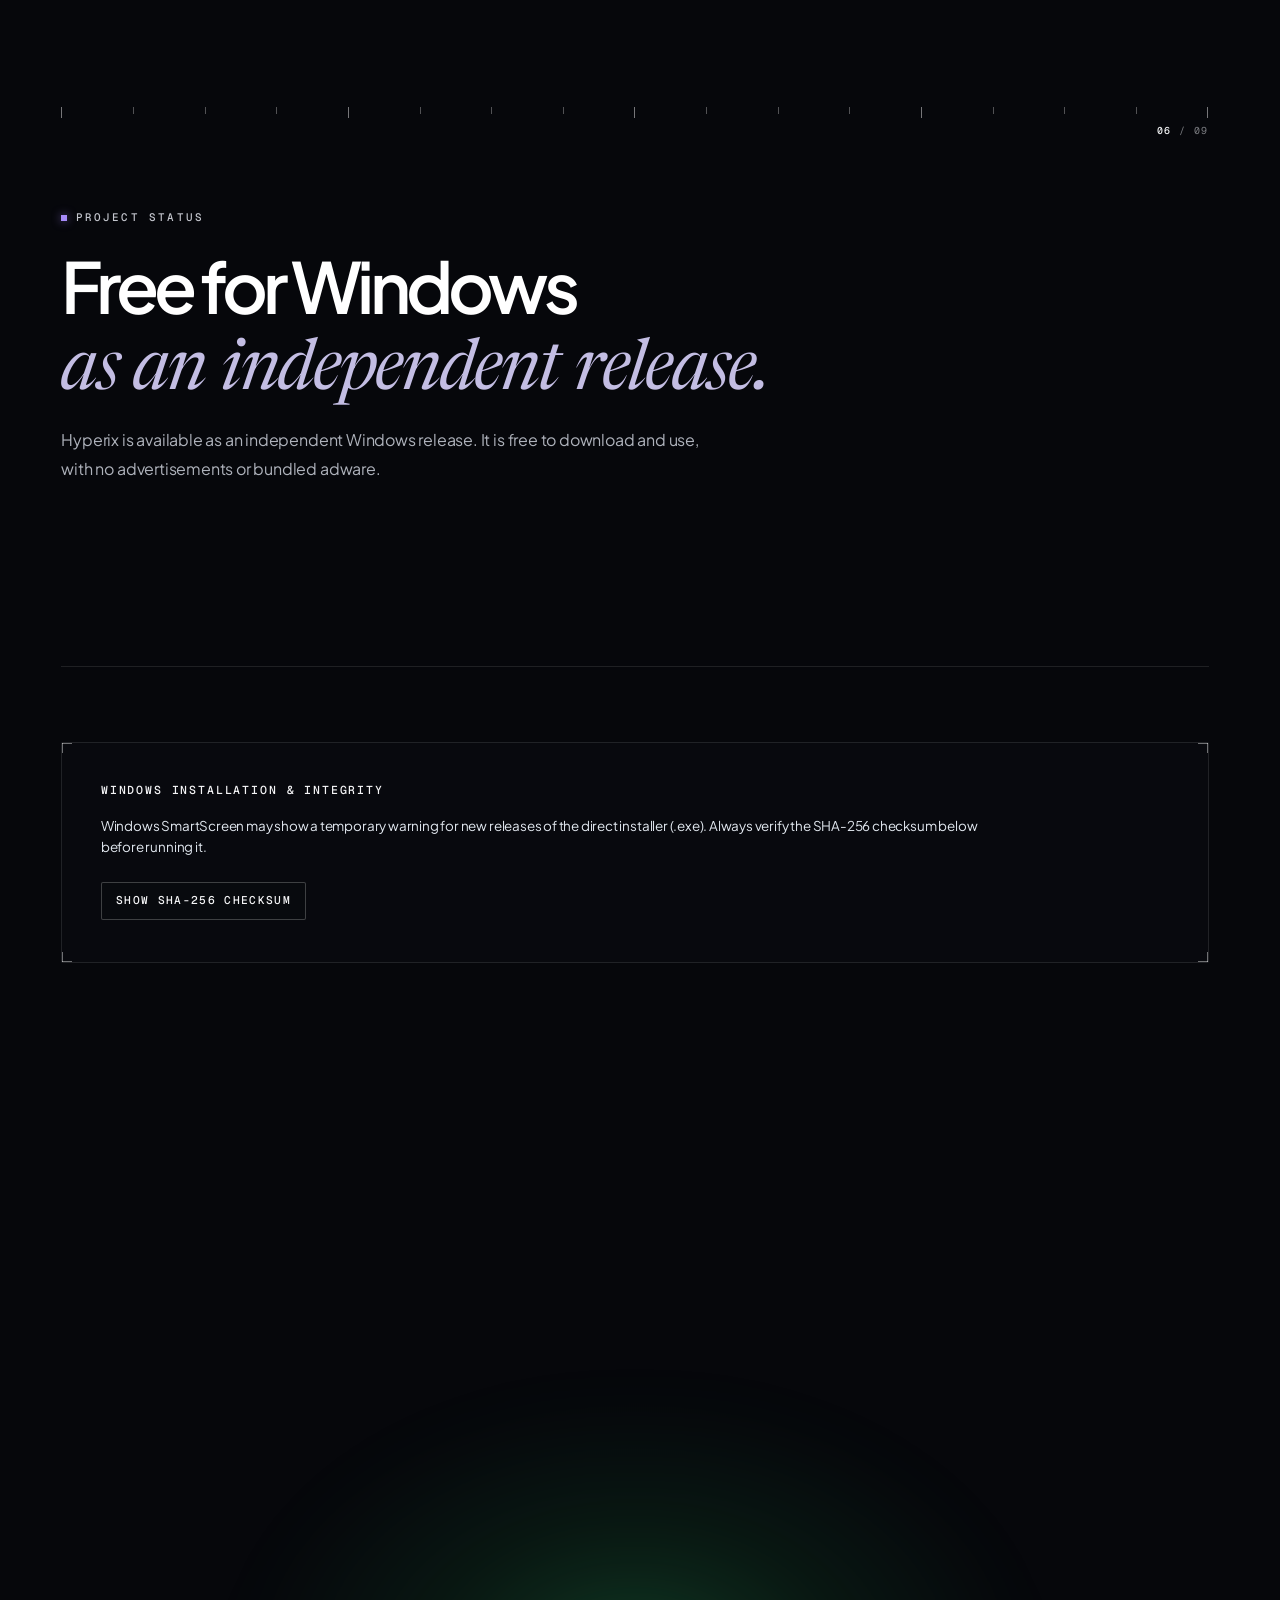
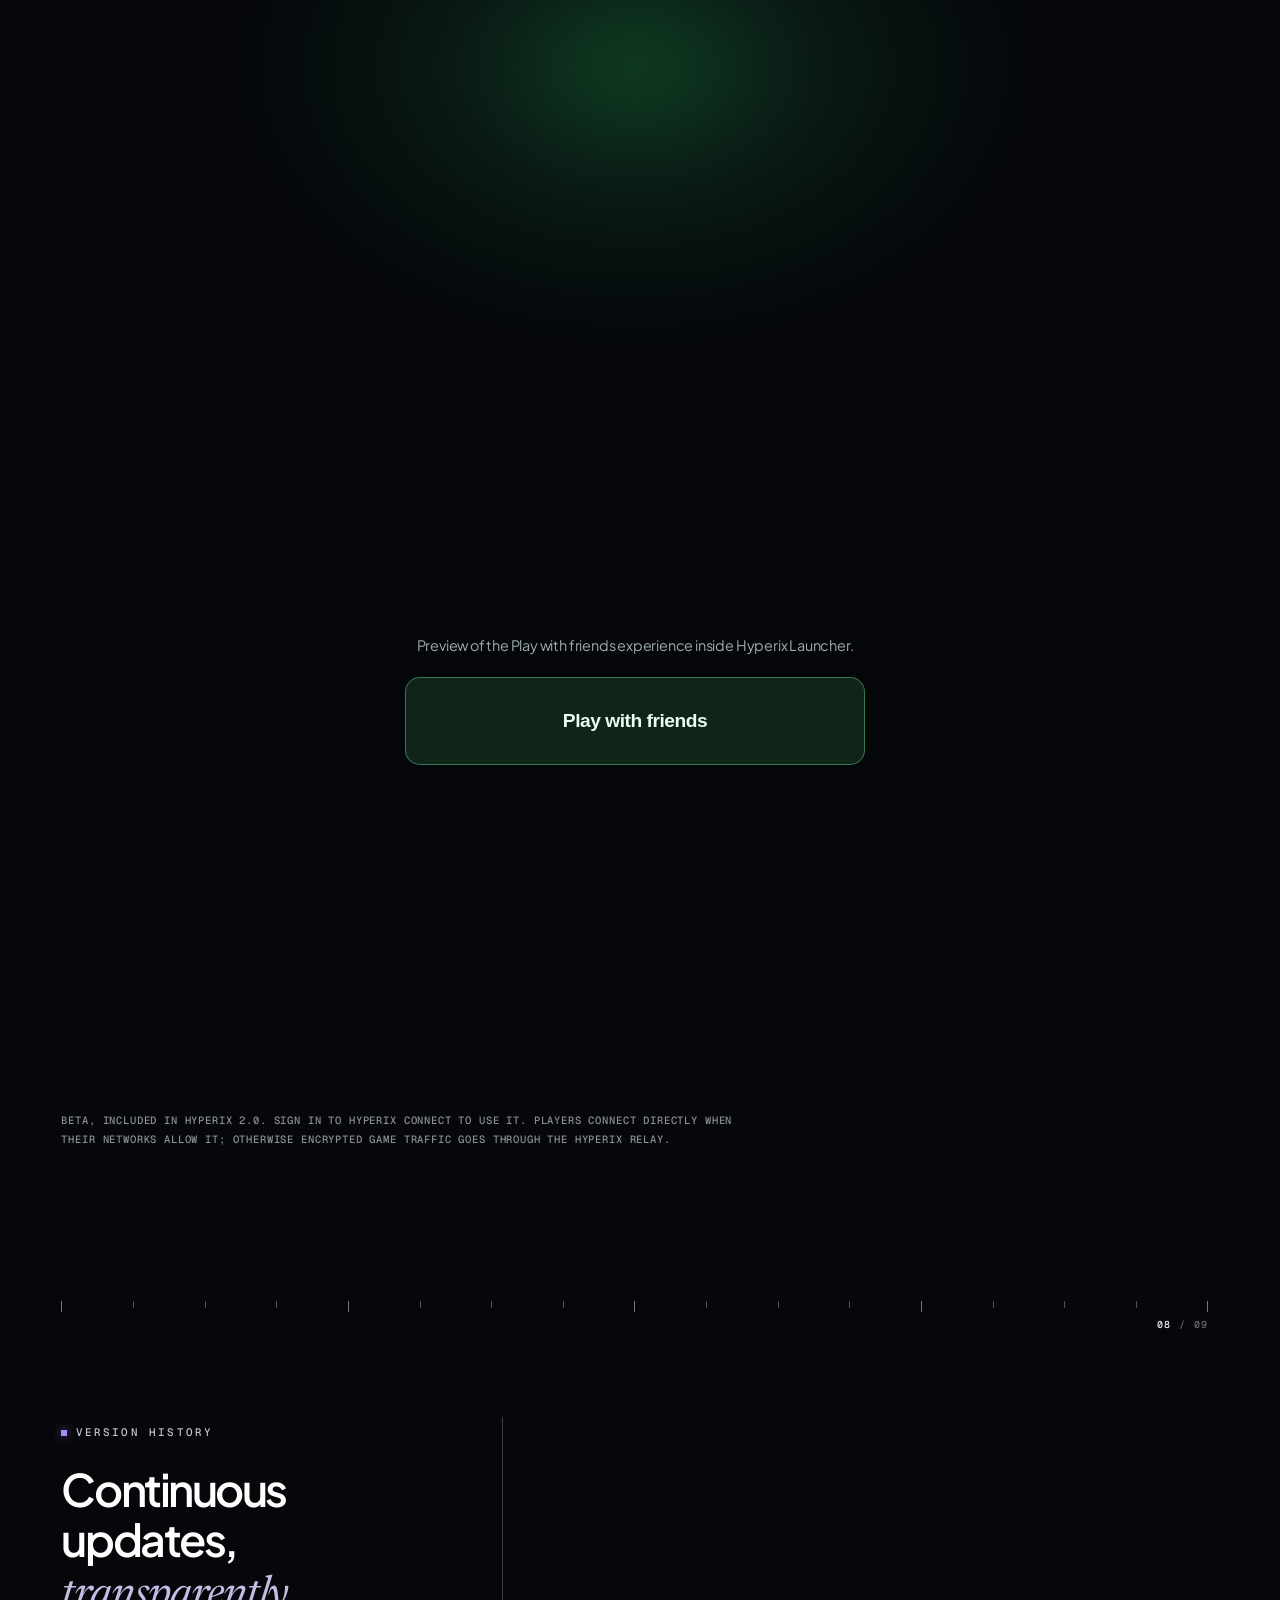
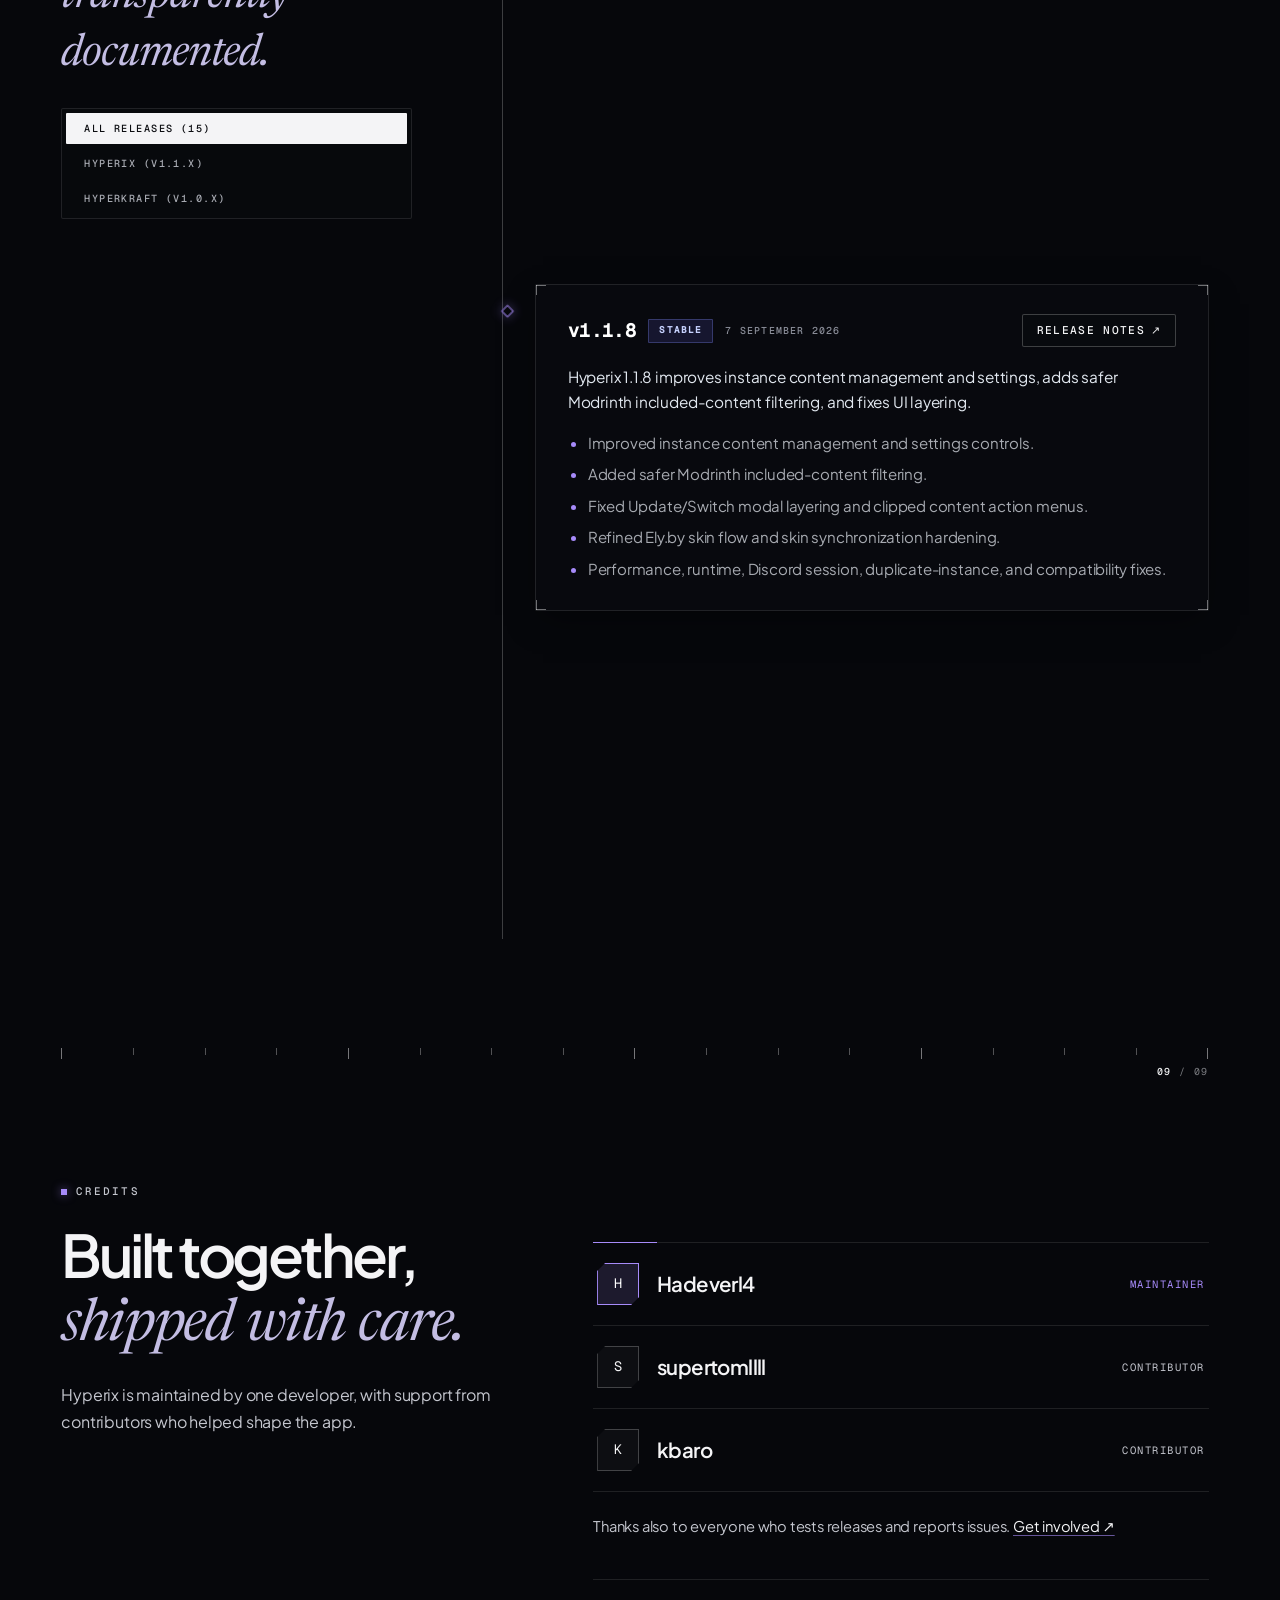
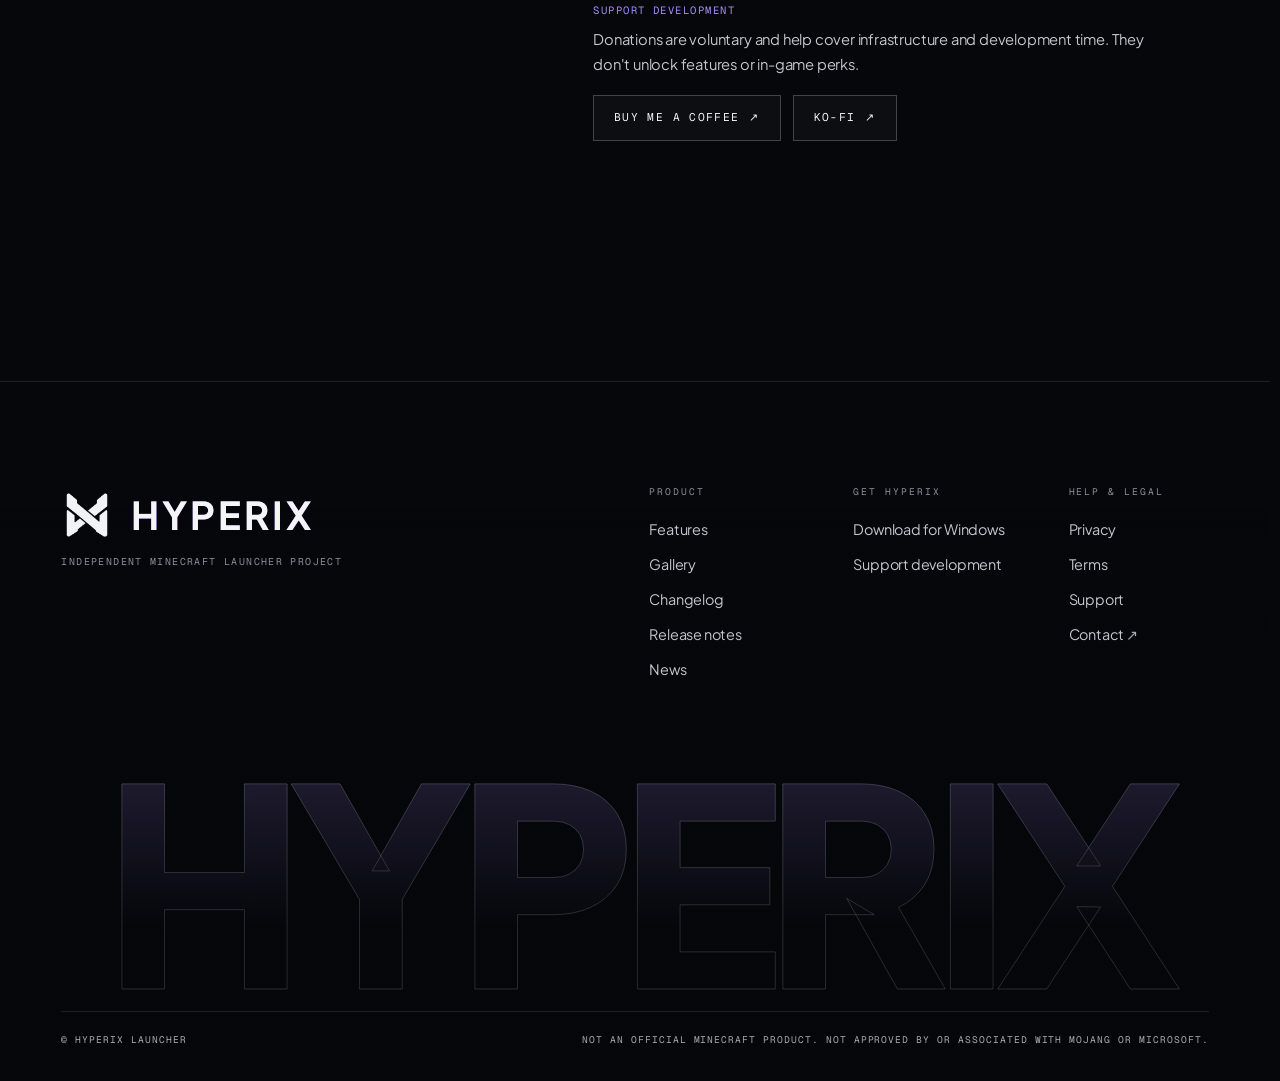
==== commit 029668a3: "deploy(pages): optimized website from private source a18c1ed" ====
--- a/index.html
+++ b/index.html
@@ -57,7 +57,7 @@
           <a class="source-link nav-discover" href="#gallery" data-i18n="nav_gallery">Gallery</a>
           <a class="source-link" href="#changelog" data-i18n="nav_changelog">Changelog</a>
           <span class="release-badge" id="live-version-badge"><span class="pulse-dot" aria-hidden="true"></span> <span id="live-version-text">v2.0.2 Live</span></span>
-          <a class="source-link" id="nav-store-link" href="https://apps.microsoft.com/detail/9nk9fxtbt77t" target="_blank" rel="noreferrer" data-i18n="nav_store">Microsoft Store <span aria-hidden="true">↗</span></a>
+          <a class="source-link" id="nav-store-link" data-store-link hidden href="https://apps.microsoft.com/detail/9nk9fxtbt77t" target="_blank" rel="noreferrer" data-i18n="nav_store">Microsoft Store <span aria-hidden="true">↗</span></a>
           <div class="lang-switch" role="group" aria-label="Language selection">
             <button class="lang-btn" type="button" data-lang="en" aria-label="Switch to English">EN</button>
             <span class="lang-divider" aria-hidden="true">/</span>
@@ -72,7 +72,7 @@
           <div class="eyebrow-badge">
             <p class="eyebrow" data-i18n="eyebrow_launcher">Independent Minecraft desktop launcher</p>
           </div>
-          <span class="store-certified-pill">
+          <span class="store-certified-pill" data-store-link hidden>
             <svg viewBox="0 0 16 16" aria-hidden="true">
               <path d="M13.78 4.22a.75.75 0 0 1 0 1.06l-7.25 7.25a.75.75 0 0 1-1.06 0L2.22 9.28a.751.751 0 0 1 .018-1.042.751.751 0 0 1 1.042-.018L6 10.94l6.72-6.72a.75.75 0 0 1 1.06 0Z"/>
             </svg>
@@ -83,7 +83,7 @@
         <p class="lede" data-i18n="hero_lede">Hyperix helps players create and manage isolated Minecraft instances, organize local content, and understand what belongs to each setup.</p>
 
         <div class="actions">
-          <a class="store-badge-btn" id="ms-store-btn" href="https://apps.microsoft.com/detail/9nk9fxtbt77t" target="_blank" rel="noreferrer" aria-label="Get Hyperix from the Microsoft Store">
+          <a class="store-badge-btn" id="ms-store-btn" data-store-link hidden href="https://apps.microsoft.com/detail/9nk9fxtbt77t" target="_blank" rel="noreferrer" aria-label="Get Hyperix from the Microsoft Store">
             <svg class="ms-store-logo" viewBox="0 0 24 24" aria-hidden="true">
               <rect x="1" y="1" width="10" height="10" fill="#f25022" rx="1.5" />
               <rect x="13" y="1" width="10" height="10" fill="#7fba00" rx="1.5" />
@@ -293,7 +293,7 @@
             <summary><span data-i18n="faq_2_q">Which Minecraft does it run?</span></summary>
             <p data-i18n="faq_2_a">Minecraft: Java Edition, with Vanilla, Fabric, Quilt, Forge and NeoForge instances. Sign in with a Microsoft account that owns Java Edition. Ely.by accounts are also supported.</p>
           </details>
-          <details class="hx-faq-item">
+          <details class="hx-faq-item" data-store-link hidden>
             <summary><span data-i18n="faq_3_q">Microsoft Store or the direct installer?</span></summary>
             <p data-i18n="faq_3_a">Both install the same Hyperix app. The Microsoft Store handles installation and updates for you. The direct installer (.exe) may trigger a Windows SmartScreen notice for new releases, so verify the SHA-256 checksum shown in the download section.</p>
           </details>
@@ -317,11 +317,11 @@
       </section>
       <section class="status editorial-status" id="available-platforms" aria-label="Project status">
         <p class="eyebrow" data-i18n="status_eyebrow">Project status</p>
-        <h2 data-i18n="status_title">Available on Microsoft Store<br /><em>&amp; as an independent Windows release.</em></h2>
-        <p data-i18n="status_desc">Hyperix is certified on the Microsoft Store and available as an independent release. It is free to download and use, with no advertisements or bundled adware.</p>
+        <h2 data-i18n="status_title">Free for Windows<br /><em>as an independent release.</em></h2>
+        <p data-i18n="status_desc">Hyperix is available as an independent Windows release. It is free to download and use, with no advertisements or bundled adware.</p>
         <div class="editorial-cta">
           <a id="available-windows-download" href="https://github.com/Hadeverl4/Hyperix-Releases/releases/download/v2.0.2/Hyperix-Launcher_2.0.2_x64-setup.exe">Download for Windows ↓</a>
-          <a href="https://apps.microsoft.com/detail/9nk9fxtbt77t" target="_blank" rel="noreferrer">Microsoft Store <span aria-hidden="true">↗</span></a>
+          <a data-store-link hidden href="https://apps.microsoft.com/detail/9nk9fxtbt77t" target="_blank" rel="noreferrer">Microsoft Store <span aria-hidden="true">↗</span></a>
           <a href="./support.html">Support <span aria-hidden="true">↗</span></a>
         </div>
       </section>
@@ -330,7 +330,7 @@
           <div class="download-notice-header">
             <strong data-i18n="notice_header">Windows Installation & Integrity</strong>
           </div>
-          <p data-i18n="notice_body">For verified one-click installation and automatic background updates, get Hyperix directly from the <strong>Microsoft Store</strong>. If you are using the standalone direct installer (.exe) above, Windows SmartScreen may show a temporary warning for new releases. Always verify the SHA-256 checksum below before running.</p>
+          <p data-i18n="notice_body">Windows SmartScreen may show a temporary warning for new releases of the direct installer (.exe). Always verify the SHA-256 checksum below before running it.</p>
           <button class="hash-toggle" type="button" id="hash-toggle" aria-expanded="false" aria-controls="hash-container" data-i18n="hash_show">Show SHA-256 checksum</button>
           <div class="hash-container" id="hash-container" hidden>
             <code id="sha256-code">v2.0.2 SHA-256: 87fee603db8c0964c357bde2e041800ea045e822e52ae39bd6f8ba6205d2cf6c</code>
@@ -798,7 +798,7 @@
           </div>
           <div>
             <span class="hx-footer-label" data-i18n="footer_col_get">Get Hyperix</span>
-            <a href="https://apps.microsoft.com/detail/9nk9fxtbt77t" target="_blank" rel="noreferrer">Microsoft Store</a>
+            <a data-store-link hidden href="https://apps.microsoft.com/detail/9nk9fxtbt77t" target="_blank" rel="noreferrer">Microsoft Store</a>
             <a href="#available-platforms" data-i18n="footer_download">Download for Windows</a>
             <a href="#contributors" data-i18n="footer_donate">Support development</a>
           </div>
@@ -854,7 +854,7 @@
           btn_download: "Download for Windows",
           btn_changelog: "Releases &amp; Changelog <span aria-hidden=\"true\">↓</span>",
           notice_header: "Windows Installation &amp; Integrity",
-          notice_body: "For verified one-click installation and automatic background updates, get Hyperix directly from the <strong>Microsoft Store</strong>. If you are using the standalone direct installer (.exe) above, Windows SmartScreen may show a temporary warning for new releases. Always verify the SHA-256 checksum below before running.",
+          notice_body: "Windows SmartScreen may show a temporary warning for new releases of the direct installer (.exe). Always verify the SHA-256 checksum below before running it.",
           copy_btn: "Copy",
           hash_show: "Show SHA-256 checksum",
           hash_hide: "Hide SHA-256 checksum",
@@ -913,8 +913,8 @@
           policy_p1: "Hyperix uses official provider APIs for compatible Minecraft content discovery. It does not scrape provider websites, re-host files, bypass author restrictions, or present creator content as its own.",
           policy_p2: "For CurseForge, a project is downloaded only where the creator has explicitly approved third-party distribution. Otherwise, Hyperix directs the player to the official project page.",
           status_eyebrow: "Project status",
-          status_title: "Available on Microsoft Store<br /><em>&amp; as an independent Windows release.</em>",
-          status_desc: "Hyperix is certified on the Microsoft Store and available as an independent release. It is free to download and use, with no advertisements or bundled adware.",
+          status_title: "Free for Windows<br /><em>as an independent release.</em>",
+          status_desc: "Hyperix is available as an independent Windows release. It is free to download and use, with no advertisements or bundled adware.",
           footer_tagline: "Independent Minecraft launcher project",
           footer_privacy: "Privacy",
           footer_terms: "Terms",
@@ -966,7 +966,7 @@
           btn_download: "Tải về cho Windows",
           btn_changelog: "Các bản phát hành &amp; Thay đổi <span aria-hidden=\"true\">↓</span>",
           notice_header: "Cài đặt &amp; Kiểm tra toàn vẹn trên Windows",
-          notice_body: "Để cài đặt 1 chạm đã qua kiểm duyệt và tự động cập nhật ngầm, hãy tải Hyperix trực tiếp từ <strong>Microsoft Store</strong>. Nếu sử dụng bản cài đặt độc lập (.exe) ở trên, Windows SmartScreen có thể hiển thị cảnh báo tạm thời đối với các bản phát hành mới. Hãy luôn đối chiếu mã kiểm tra SHA-256 bên dưới trước khi mở.",
+          notice_body: "Với bộ cài trực tiếp (.exe), Windows SmartScreen đôi khi sẽ cảnh báo tạm thời với bản phát hành mới. Hãy kiểm tra mã SHA-256 bên dưới trước khi mở file.",
           copy_btn: "Sao chép",
           hash_show: 'Hiá»‡n mÃ£ SHA-256',
           hash_hide: 'áº¨n mÃ£ SHA-256',
@@ -1025,8 +1025,8 @@
           policy_p1: "Hyperix sử dụng API chính thức của các nền tảng để tìm kiếm nội dung Minecraft tương thích. Chúng tôi không thu thập lậu từ trang web, không tự ý lưu trữ lại tệp tin, không phá vỡ giới hạn phân phối của tác giả và không nhận tác phẩm của cộng đồng làm của mình.",
           policy_p2: "Đối với CurseForge, tệp chỉ được tải trực tiếp khi tác giả đã bật quyền cho phép phân phối qua bên thứ ba. Nếu không, Hyperix sẽ điều hướng người chơi đến trang chính thức của dự án.",
           status_eyebrow: "Trạng thái dự án",
-          status_title: "Đã có mặt trên Microsoft Store &amp; Bản phát hành Windows độc lập.",
-          status_desc: "Hyperix đã được chứng nhận trên Microsoft Store và cung cấp dưới dạng bản phát hành độc lập. Hyperix miễn phí tải và sử dụng, không quảng cáo và không cài kèm phần mềm quảng cáo.",
+          status_title: "Miễn phí cho Windows<br /><em>dưới dạng bản phát hành độc lập.</em>",
+          status_desc: "Hyperix có dưới dạng bộ cài Windows độc lập, miễn phí tải và sử dụng, không quảng cáo hay phần mềm đi kèm không mong muốn.",
           footer_tagline: "Dự án trình khởi chạy Minecraft độc lập",
           footer_privacy: "Quyền riêng tư",
           footer_terms: "Điều khoản",
--- a/hx-theme.css
+++ b/hx-theme.css
@@ -1 +1 @@
-:root{--hx-bg: #06070b;--hx-ink: #f4f4f6;--hx-ink-2: #c4c6ce;--hx-muted: #8b8e99;--hx-line: rgba(255,255,255,.1);--hx-line-strong: rgba(255,255,255,.22);--hx-panel: rgba(11,12,18,.6);--hx-tick: rgba(255,255,255,.42);--hx-violet: #a78bfa;--hx-violet-deep: #7c3aed;--hx-cyan: #38bdf8;--hx-green: #4ade80;--hx-serif: "Newsreader", Georgia, "Times New Roman", serif;--hx-sans: "Plus Jakarta Sans", system-ui, sans-serif;--hx-mono: "Geist Mono", ui-monospace, SFMono-Regular, Menlo, Consolas, monospace;--hx-corners: linear-gradient(var(--hx-tick),var(--hx-tick)) top left/10px 1px no-repeat, linear-gradient(var(--hx-tick),var(--hx-tick)) top left/1px 10px no-repeat, linear-gradient(var(--hx-tick),var(--hx-tick)) top right/10px 1px no-repeat, linear-gradient(var(--hx-tick),var(--hx-tick)) top right/1px 10px no-repeat, linear-gradient(var(--hx-tick),var(--hx-tick)) bottom left/10px 1px no-repeat, linear-gradient(var(--hx-tick),var(--hx-tick)) bottom left/1px 10px no-repeat, linear-gradient(var(--hx-tick),var(--hx-tick)) bottom right/10px 1px no-repeat, linear-gradient(var(--hx-tick),var(--hx-tick)) bottom right/1px 10px no-repeat}html{background:var(--hx-bg)}body{background:var(--hx-bg);color:var(--hx-ink);font-family:var(--hx-sans)}::selection{background:#a78bfa61;color:#fff}.bg-glow-orb{opacity:.45}:focus-visible{outline:2px solid var(--hx-violet);outline-offset:3px}.eyebrow,.features-kicker,.p2p-preview-step>span,.gallery-toolbar>span,.number-tag,.p2p-preview-tag,.hero-scroll-cue,.release-date,.p2p-preview-foot p{font-family:var(--hx-mono)!important;font-weight:500!important;text-transform:uppercase}main section .eyebrow,.features-kicker,.policy-document .eyebrow,.layout>.eyebrow{display:inline-flex;align-items:center;gap:.75em;font-size:.68rem!important;letter-spacing:.2em!important;color:var(--hx-ink-2)!important;margin:0 0 1.4rem!important}main section .eyebrow:before,.features-kicker:before,.policy-document .eyebrow:before,.layout>.eyebrow:before{content:"";width:6px;height:6px;flex:none;background:var(--hx-violet);box-shadow:0 0 10px #a78bfa99}.p2p-preview .eyebrow{color:#bbf7d0!important}.p2p-preview .eyebrow:before{background:var(--hx-green);box-shadow:0 0 10px #4ade8099}.features-kicker span[aria-hidden]{color:var(--hx-muted)}main h1,main h2,.policy-document h1{color:var(--hx-ink)}main h1 em,main h2 em,.hero h1 span,.policy-document h1 em,#title .accent{font-family:var(--hx-serif)!important;font-style:italic!important;font-weight:400!important;letter-spacing:-.025em!important;color:#c3bde3!important;-webkit-text-fill-color:#c3bde3!important;background:none!important}.hero h1 span{display:block;font-size:1.04em;line-height:1;padding-top:.04em}.editorial-policy h2,.editorial-status h2,.changelog-header h2{text-wrap:balance}main p{color:var(--hx-ink-2)}.hero .actions .button,.hero .actions .store-badge-btn,.editorial-cta a,.release-btn,.changelog-expand-btn,.hash-toggle,.copy-hash-btn,#nav-store-link,.hx-btn{font-family:var(--hx-mono)!important;font-weight:500!important;text-transform:uppercase;letter-spacing:.12em!important;font-size:.7rem!important;border-radius:2px!important;border:1px solid var(--hx-line-strong)!important;background:#0a0b108c!important;color:var(--hx-ink)!important;box-shadow:none!important;transition:background .25s ease,color .25s ease,border-color .25s ease,box-shadow .35s ease!important}.hero .actions .button:hover,.hero .actions .store-badge-btn:hover,.editorial-cta a:hover,.release-btn:hover,.changelog-expand-btn:hover,.hash-toggle:hover,.copy-hash-btn:hover{border-color:#ffffff80!important;background:#ffffff0f!important}.hero .actions .button.primary,.editorial-cta a:first-child,#nav-store-link{background:#f4f4f6!important;color:#0b0c10!important;border-color:transparent!important}.hero .actions .button.primary:hover,.editorial-cta a:first-child:hover,#nav-store-link:hover{background:#fff!important;color:#000!important;box-shadow:0 0 0 4px #a78bfa2e,0 10px 40px -10px #a78bfa8c!important}.hero .actions .button span[aria-hidden],.editorial-cta a span[aria-hidden],.release-btn span[aria-hidden],#nav-store-link span[aria-hidden]{display:inline-block;transition:transform .35s var(--hx-ease-expo,ease)}.hero .actions .button:hover span[aria-hidden],.release-btn:hover span[aria-hidden],#nav-store-link:hover span[aria-hidden]{transform:translate(2px,-1px)}@media(max-width:560px){#nav-store-link{display:none!important}}.hero .actions .button[href^="#"]:hover span[aria-hidden]{transform:translateY(2px)}.hero .actions .store-badge-btn .store-badge-sub{font-family:var(--hx-mono);font-size:.56rem;letter-spacing:.16em;color:var(--hx-muted)}.hero .actions .store-badge-btn .store-badge-title{font-family:var(--hx-sans);text-transform:none;letter-spacing:-.01em;font-size:.92rem;font-weight:700}.store-badge-btn:after,.button.primary:after{display:none!important}.editorial-cta a{min-height:52px}nav .brand span{font-family:var(--hx-sans)}nav .brand em{font-family:var(--hx-mono);font-style:normal;font-weight:400;letter-spacing:.24em}.nav-right .source-link:not(#nav-store-link){font-family:var(--hx-mono)!important;text-transform:uppercase;font-size:.66rem!important;letter-spacing:.16em!important}nav .release-badge{font-family:var(--hx-mono);text-transform:uppercase;letter-spacing:.12em;font-size:.6rem}nav .lang-switch{border-color:var(--hx-line-strong)!important;border-radius:2px!important}nav .lang-btn{font-family:var(--hx-mono);letter-spacing:.1em;border-radius:1px!important}.hero .eyebrow-badge,.hero .store-certified-pill{border-radius:2px!important;background:#08090d73!important;border-color:var(--hx-line-strong)!important;-webkit-backdrop-filter:blur(8px);backdrop-filter:blur(8px)}.hero .eyebrow-badge .eyebrow{margin:0!important;font-size:.62rem!important;letter-spacing:.2em!important;color:#e2e3e8!important}.hero .eyebrow-badge .eyebrow:before{display:none}.hero .store-certified-pill span{font-family:var(--hx-mono);text-transform:uppercase;font-size:.6rem;letter-spacing:.14em}.hero-scroll-cue{font-size:.6rem!important;letter-spacing:.24em;color:var(--hx-ink-2)!important}.hero-scroll-cue span{display:inline-block;animation:hx-cue 2.2s var(--hx-ease-expo,ease) infinite}@keyframes hx-cue{0%,to{transform:translateY(-2px);opacity:.5}50%{transform:translateY(4px);opacity:1}}.installation-section .download-notice,.changelog-section .release-card,.policy-toc-card{background:var(--hx-corners),var(--hx-panel)!important;border:1px solid var(--hx-line)!important;border-radius:2px!important;-webkit-backdrop-filter:blur(10px);backdrop-filter:blur(10px)}.installation-section .download-notice-header strong{font-family:var(--hx-mono);text-transform:uppercase;letter-spacing:.16em;font-size:.72rem;font-weight:500;color:var(--hx-ink)}.hash-container{border-radius:2px!important;border-color:var(--hx-line)!important;background:#040508b3!important}.hash-container code{font-family:var(--hx-mono)!important;font-size:.74rem;color:#cfd2ff}.principles .number-tag{width:auto!important;height:auto!important;padding:0!important;background:none!important;border:0!important;color:var(--hx-violet)!important;font-size:.68rem!important;letter-spacing:.2em}.principles .principle-card h3{letter-spacing:-.035em}.principles .principle-card p{color:var(--hx-ink-2)}.principle-card:before{opacity:.25!important}.p2p-preview-tag{border-radius:2px;border-color:#4ade8066!important;color:#bbf7d0!important;font-size:.62rem!important;letter-spacing:.18em!important}.p2p-preview-step{border-top-color:var(--hx-line-strong)!important}.p2p-preview-step>span{color:var(--hx-green)!important;font-size:.64rem!important;letter-spacing:.18em}.p2p-preview-foot p{font-size:.66rem!important;letter-spacing:.08em;line-height:1.8!important;color:var(--hx-muted)!important}.content-source-copy a{display:inline-flex;gap:.6em;align-items:center;font-family:var(--hx-mono);text-transform:uppercase;font-size:.68rem!important;letter-spacing:.16em;border-bottom-color:var(--hx-line-strong)!important;transition:border-color .3s ease,color .3s ease,gap .35s var(--hx-ease-expo,ease)}.content-source-copy a:hover{gap:1em;border-bottom-color:var(--hx-violet)!important}.content-sources-disclaimer{font-family:var(--hx-mono);font-size:.62rem;letter-spacing:.08em;color:var(--hx-muted)!important}.gallery-toolbar>span{font-size:.62rem!important;letter-spacing:.2em;color:var(--hx-ink-2)!important}.gallery-toolbar button{border-radius:2px!important;border-color:var(--hx-line-strong)!important;font-family:var(--hx-mono)}.gallery-active-feature strong{letter-spacing:-.03em}.changelog-filters{border-radius:2px!important;background:#0a0b108c!important;border-color:var(--hx-line)!important;padding:4px!important;gap:4px!important}.changelog-filter-btn{font-family:var(--hx-mono)!important;text-transform:uppercase;font-weight:500!important;font-size:.64rem!important;letter-spacing:.14em;border-radius:1px!important}.changelog-filter-btn.active{background:#f4f4f6!important;color:#0b0c10!important;border-color:transparent!important;box-shadow:none!important}.timeline-stream{border-left:1px solid var(--hx-line-strong)!important}.release-entry:before{width:9px!important;height:9px!important;border-radius:0!important;background:var(--hx-bg)!important;border:1px solid var(--hx-violet)!important;box-shadow:0 0 12px #a78bfa73!important;rotate:45deg}.release-entry.is-latest:before{background:var(--hx-green)!important;border-color:var(--hx-green)!important;box-shadow:0 0 14px #4ade80b3!important}.release-tag-badge{font-family:var(--hx-mono)!important;letter-spacing:.02em}.release-type-chip{font-family:var(--hx-mono)!important;text-transform:uppercase;letter-spacing:.12em;font-size:.58rem!important;border-radius:1px!important}.release-date{font-size:.62rem!important;letter-spacing:.12em;color:var(--hx-muted)!important}.release-bullets li::marker{color:var(--hx-violet)}.release-group-title{font-family:var(--hx-mono)!important;text-transform:uppercase;letter-spacing:.12em;font-size:.66rem!important;color:var(--hx-violet)!important}body>footer.hx-footer{position:relative;z-index:1;max-width:none;width:100%;margin:0;padding:clamp(60px,8vw,110px) max(clamp(20px,4.8vw,86px),calc(50% - 664px)) 34px;border-top:1px solid var(--hx-line);display:block;overflow:hidden;background:linear-gradient(180deg,#06070b8c,#06070beb 40%)}.hx-footer-top{display:flex;justify-content:space-between;gap:clamp(40px,7vw,120px);flex-wrap:wrap}.hx-footer .footer-identity small{font-family:var(--hx-mono);text-transform:uppercase;letter-spacing:.14em;font-size:.62rem;color:var(--hx-muted)}.hx-footer-cols{display:grid;grid-template-columns:repeat(3,minmax(140px,auto));gap:clamp(28px,5vw,80px)}.hx-footer-cols div{display:flex;flex-direction:column;gap:12px}.hx-footer-label{font-family:var(--hx-mono);text-transform:uppercase;letter-spacing:.2em;font-size:.6rem;color:var(--hx-muted);margin-bottom:6px}.hx-footer-cols a{color:var(--hx-ink-2);text-decoration:none;font-size:.9rem;width:max-content;position:relative;transition:color .25s ease}.hx-footer-cols a:after{content:"";position:absolute;left:0;right:0;bottom:-3px;height:1px;background:currentColor;transform:scaleX(0);transform-origin:100% 50%;transition:transform .45s var(--hx-ease-expo,ease)}.hx-footer-cols a:hover{color:#fff}.hx-footer-cols a:hover:after{transform:scaleX(1);transform-origin:0 50%}.hx-footer-mark{margin:clamp(50px,7vw,100px) 0 0;font-weight:800;line-height:.78;letter-spacing:-.06em;font-size:clamp(5rem,21.5vw,22rem);text-align:center;white-space:nowrap;user-select:none;color:transparent;-webkit-text-stroke:1px rgba(255,255,255,.14);background:linear-gradient(180deg,rgba(167,139,250,.16),transparent 75%);-webkit-background-clip:text;background-clip:text}.hx-footer-bottom{display:flex;justify-content:space-between;gap:20px;flex-wrap:wrap;margin-top:26px;padding-top:20px;border-top:1px solid var(--hx-line);font-family:var(--hx-mono);font-size:.6rem;letter-spacing:.1em;text-transform:uppercase;color:var(--hx-muted)}@media(max-width:760px){.hx-footer-cols{grid-template-columns:repeat(2,minmax(0,1fr));width:100%}.hx-footer-bottom{flex-direction:column}}.bg-video-control{font-family:var(--hx-mono)!important;text-transform:uppercase;letter-spacing:.14em;font-size:.6rem!important;border-radius:2px!important;background:#08090db3!important}.policy-page nav:before{content:"";position:absolute;inset:0 auto 0 50%;width:100vw;transform:translate(-50%);z-index:-1;background:#07080c00;transition:background .42s ease,backdrop-filter .42s ease;pointer-events:none}.policy-page nav.is-scrolled:before{background:#07080cdb;-webkit-backdrop-filter:blur(18px);backdrop-filter:blur(18px)}.policy-page{position:relative;z-index:1}.policy-document{counter-reset:hx-section}.policy-document .eyebrow-badge{margin:0!important}.policy-document h2{counter-increment:hx-section;border-top-color:var(--hx-line)!important;scroll-margin-top:96px}.policy-document h2:before{content:counter(hx-section,decimal-leading-zero) " /";display:block;margin-bottom:14px;font-family:var(--hx-mono);font-size:.64rem;font-weight:500;letter-spacing:.2em;color:var(--hx-violet)}.policy-document p a,.policy-document li a{color:var(--hx-ink);text-decoration-color:#a78bfa99}@media(min-width:1100px){.policy-document.has-toc{display:grid;grid-template-columns:minmax(0,1fr) 230px;column-gap:clamp(40px,5vw,90px);max-width:1240px}.policy-document.has-toc>*{grid-column:1}.policy-document.has-toc>.eyebrow-badge,.policy-document.has-toc>h1,.policy-document.has-toc>.lede{grid-column:1 / -1}.policy-document.has-toc>.hx-toc{grid-column:2;grid-row:4 / span 80;align-self:start;position:sticky;top:110px}}.hx-toc{display:none}@media(min-width:1100px){.hx-toc{display:block;padding:22px 20px}}.hx-toc-title{font-family:var(--hx-mono);text-transform:uppercase;letter-spacing:.2em;font-size:.6rem;color:var(--hx-muted);margin-bottom:14px}.hx-toc ol{list-style:none;margin:0;padding:0;display:flex;flex-direction:column;gap:2px}.hx-toc a{display:grid;grid-template-columns:2.2em 1fr;gap:6px;padding:7px 0;text-decoration:none;color:var(--hx-muted);font-size:.82rem;line-height:1.35;transition:color .25s ease}.hx-toc a span{font-family:var(--hx-mono);font-size:.62rem;letter-spacing:.1em;padding-top:.18em}.hx-toc a:hover,.hx-toc a.is-active{color:var(--hx-ink)}.hx-toc a.is-active span{color:var(--hx-violet)}.hero{position:relative}.hx-hero-meta{position:absolute;left:0;right:0;bottom:22px;display:flex;flex-wrap:wrap;gap:8px 28px;padding-top:14px;border-top:1px solid var(--hx-line);font-family:var(--hx-mono);text-transform:uppercase;font-size:.6rem;letter-spacing:.18em;color:var(--hx-ink-2)}.hx-hero-meta span:before{content:"\25a0";margin-right:10px;color:var(--hx-violet);font-size:.7em;vertical-align:.12em}.hx-hero-meta span:nth-child(2):before{color:var(--hx-cyan)}.hx-hero-meta span:nth-child(3):before{color:#e4e4e7}html.hx-motion .hx-hero-meta{opacity:calc(1 - var(--hx-hero-exit,0) * 2.2)}@media(max-width:760px){.hx-hero-meta{top:18px;bottom:auto;padding:0 0 12px;border-top:0;border-bottom:1px solid var(--hx-line);gap:6px 16px;font-size:.54rem}.hx-hero-meta span:nth-child(3),.hero-scroll-cue{display:none!important}}.hx-hero-hint{margin:14px 0 0;font-size:.78rem;color:var(--hx-muted)!important}.hx-hero-hint a{color:var(--hx-ink-2);text-underline-offset:3px;text-decoration-color:#a78bfa99}.hx-hero-hint a:hover{color:#fff}.principles .principle-card{border:1px solid var(--hx-line)!important;padding:clamp(24px,2.6vw,36px)!important;background:var(--hx-corners),var(--hx-panel)!important;-webkit-backdrop-filter:blur(8px);backdrop-filter:blur(8px)}.principles .principle-card:before{display:none}.principles .principle-card{display:block!important;min-height:0!important}.principles .principle-card .number-tag{display:block!important;margin:0 0 14px!important}.principles .principle-card h3{font-size:clamp(1.3rem,1.8vw,1.75rem)!important;margin:0 0 10px!important}.principles .principle-card p{max-width:none!important;margin:0!important}@media(min-width:1000px){.principles{grid-template-columns:repeat(3,minmax(0,1fr))!important;gap:clamp(14px,1.6vw,22px)!important}.principles .features-intro{grid-column:1 / -1!important;margin-bottom:clamp(24px,3vw,44px)!important}}@media(min-width:640px)and (max-width:999px){.principles{grid-template-columns:repeat(2,minmax(0,1fr))!important;gap:14px!important}.principles .features-intro{grid-column:1 / -1!important}}@media(max-width:639px){.principles{gap:14px!important}.principles .principle-card{margin:0!important}}@media(min-width:1100px){.changelog-section{display:grid!important;grid-template-columns:minmax(0,.78fr) minmax(0,1.6fr);column-gap:clamp(40px,6vw,100px);align-items:start}.changelog-section>:not(.hx-rule){grid-column:2}.changelog-section>.changelog-header{grid-column:1;grid-row:1 / span 3;position:sticky;top:120px;margin:0!important;display:flex;flex-direction:column;align-items:flex-start;gap:28px}.changelog-header h2{font-size:clamp(2.2rem,3.5vw,3.8rem)!important}.changelog-filters{flex-direction:column;width:100%}.changelog-filter-btn{text-align:left}}.hx-trust-list{display:grid!important;grid-template-columns:repeat(2,minmax(0,1fr));gap:clamp(24px,3vw,44px) clamp(24px,3vw,48px)}.hx-trust-item{border-top:1px solid var(--hx-line);padding-top:18px}.hx-trust-item strong{display:block;margin-bottom:10px;font-size:1.05rem;letter-spacing:-.02em;color:var(--hx-ink)}.hx-trust-item p{margin:0!important;font-size:.94rem!important;line-height:1.7!important;max-width:none!important}.hx-trust-item a{color:var(--hx-ink);text-underline-offset:3px;text-decoration-color:#a78bfa99}@media(max-width:760px){.hx-trust-list{grid-template-columns:minmax(0,1fr)}}.hx-faq-section{border-top:1px solid rgba(255,255,255,.12);padding:clamp(80px,10vw,140px) 0}.hx-faq-head h2{margin:0;font-size:clamp(2.4rem,4.6vw,5rem);line-height:1.06;letter-spacing:-.06em;font-weight:600}.hx-faq-list{margin-top:clamp(30px,4vw,50px);border-top:1px solid var(--hx-line)}@media(min-width:1000px){.hx-faq-section{display:grid;grid-template-columns:minmax(0,.85fr) minmax(0,1.15fr);column-gap:clamp(40px,6vw,100px);align-items:start}.hx-faq-head{position:sticky;top:120px}.hx-faq-list{margin-top:0}}.hx-faq-item{border-bottom:1px solid var(--hx-line)}.hx-faq-item summary{list-style:none;cursor:pointer;display:flex;justify-content:space-between;align-items:center;gap:24px;padding:22px 0;font-size:clamp(1rem,1.3vw,1.18rem);font-weight:600;letter-spacing:-.02em;color:var(--hx-ink)}.hx-faq-item summary::-webkit-details-marker{display:none}.hx-faq-item summary:after{content:"+";flex:none;width:28px;height:28px;display:grid;place-items:center;border:1px solid var(--hx-line-strong);border-radius:2px;font-family:var(--hx-mono);font-weight:400;color:var(--hx-ink-2);transition:transform .35s var(--hx-ease-expo,ease),background .25s ease}.hx-faq-item[open] summary:after{content:"\2212";background:#ffffff0f}.hx-faq-item summary:hover{color:#fff}.hx-faq-item p{margin:-6px 0 24px!important;max-width:680px;line-height:1.75;font-size:.96rem}.changelog-expand-bar{display:flex;justify-content:space-between;align-items:center;gap:18px;flex-wrap:wrap}.hx-all-notes{font-family:var(--hx-mono);text-transform:uppercase;letter-spacing:.14em;font-size:.66rem;color:var(--hx-ink-2);text-decoration:none;border-bottom:1px solid var(--hx-line-strong);padding-bottom:6px}.hx-all-notes:hover{color:#fff;border-bottom-color:var(--hx-violet)}@media(min-width:761px){.editorial-policy{grid-template-columns:minmax(0,.8fr) minmax(0,1.2fr)!important}}main>section{scroll-margin-top:0!important}.hx-credits{border-top:1px solid rgba(255,255,255,.12);padding:clamp(80px,10vw,140px) 0}.hx-credits-head h2{margin:0;font-size:clamp(2.4rem,4.6vw,5rem);line-height:1.06;letter-spacing:-.06em;font-weight:600;text-wrap:balance}.hx-credits-lede{margin:22px 0 0!important;max-width:460px;color:var(--hx-ink-2);line-height:1.7}.hx-credits-body{margin-top:clamp(30px,4vw,50px)}@media(min-width:1100px){.hx-credits{display:grid;grid-template-columns:minmax(0,.85fr) minmax(0,1.15fr);column-gap:clamp(40px,6vw,100px);align-items:end}.hx-credits-body{margin-top:0}}.hx-credits-list{list-style:none;margin:0;padding:0;border-top:1px solid var(--hx-line)}.hx-credit{position:relative;display:grid;grid-template-columns:auto minmax(0,1fr) auto;align-items:center;gap:18px;padding:20px 4px;border-bottom:1px solid var(--hx-line);transition:background-color .35s ease}.hx-credit:hover{background:#ffffff06}.hx-credit-mark{display:grid;place-items:center;width:42px;height:42px;border:1px solid var(--hx-line-strong);font-family:var(--hx-mono);font-size:.85rem;color:var(--hx-ink);background:#ffffff08;clip-path:polygon(8px 0,100% 0,100% calc(100% - 8px),calc(100% - 8px) 100%,0 100%,0 8px)}.hx-credit-name{font-size:clamp(1.15rem,1.6vw,1.45rem);font-weight:600;letter-spacing:-.03em;color:var(--hx-ink);overflow-wrap:anywhere}.hx-credit-role{font-family:var(--hx-mono);text-transform:uppercase;letter-spacing:.14em;font-size:.66rem;color:var(--hx-ink-2)}.hx-credit.is-maintainer .hx-credit-mark{border-color:var(--hx-violet);color:#fff;background:#a78bfa24;box-shadow:0 0 22px #a78bfa47}.hx-credit.is-maintainer .hx-credit-role{color:var(--hx-violet)}.hx-credit.is-maintainer:before{content:"";position:absolute;left:0;top:-1px;width:64px;height:1px;background:var(--hx-violet)}.hx-credits-thanks{margin:22px 0 0!important;font-size:.92rem;color:var(--hx-ink-2);line-height:1.7}.hx-credits-thanks a{color:var(--hx-ink);text-underline-offset:3px;text-decoration-color:#a78bfa99}@media(max-width:520px){.hx-credit{gap:14px}.hx-credit-mark{width:36px;height:36px}}.hx-shape-slot{pointer-events:none}.hx-shape-slot--wide{display:none}.hx-shape-slot--narrow{height:clamp(190px,30vh,260px);margin:8px 0 18px}@media(min-width:1100px){.hx-shape-slot--wide{display:block;width:100%;height:clamp(240px,36vh,400px)}.hx-shape-slot--narrow{display:none}}.hx-shape-slot--heart{height:clamp(200px,30vh,320px);margin-top:clamp(18px,3vw,36px)}.hx-support{margin-top:clamp(28px,3.4vw,40px);padding-top:22px;border-top:1px solid var(--hx-line)}.hx-support-label{margin:0 0 8px!important;font-family:var(--hx-mono);text-transform:uppercase;letter-spacing:.14em;font-size:.66rem;color:var(--hx-violet)}.hx-support-copy{margin:0 0 18px!important;max-width:560px;font-size:.92rem;color:var(--hx-ink-2);line-height:1.7}.hx-support-links{display:flex;flex-wrap:wrap;gap:12px}.hx-support-btn{display:inline-flex;align-items:center;gap:10px;min-height:46px;padding:0 20px;border:1px solid var(--hx-line-strong);color:var(--hx-ink);text-decoration:none;font-family:var(--hx-mono);text-transform:uppercase;letter-spacing:.12em;font-size:.7rem;background:#ffffff08;transition:border-color .3s ease,background-color .3s ease,color .3s ease}.hx-support-btn:hover{border-color:var(--hx-violet);background:#a78bfa1f;color:#fff}.hx-policy-list{max-width:850px;margin:0 0 20px;padding-left:1.2em;color:#acafb8;font-size:clamp(.94rem,1.05vw,1.06rem);line-height:1.85}.hx-policy-list li{margin-bottom:10px}.hx-policy-list strong{color:var(--hx-ink);font-weight:600}
+:root{--hx-bg: #06070b;--hx-ink: #f4f4f6;--hx-ink-2: #c4c6ce;--hx-muted: #8b8e99;--hx-line: rgba(255,255,255,.1);--hx-line-strong: rgba(255,255,255,.22);--hx-panel: rgba(11,12,18,.6);--hx-tick: rgba(255,255,255,.42);--hx-violet: #a78bfa;--hx-violet-deep: #7c3aed;--hx-cyan: #38bdf8;--hx-green: #4ade80;--hx-serif: "Newsreader", Georgia, "Times New Roman", serif;--hx-sans: "Plus Jakarta Sans", system-ui, sans-serif;--hx-mono: "Geist Mono", ui-monospace, SFMono-Regular, Menlo, Consolas, monospace;--hx-corners: linear-gradient(var(--hx-tick),var(--hx-tick)) top left/10px 1px no-repeat, linear-gradient(var(--hx-tick),var(--hx-tick)) top left/1px 10px no-repeat, linear-gradient(var(--hx-tick),var(--hx-tick)) top right/10px 1px no-repeat, linear-gradient(var(--hx-tick),var(--hx-tick)) top right/1px 10px no-repeat, linear-gradient(var(--hx-tick),var(--hx-tick)) bottom left/10px 1px no-repeat, linear-gradient(var(--hx-tick),var(--hx-tick)) bottom left/1px 10px no-repeat, linear-gradient(var(--hx-tick),var(--hx-tick)) bottom right/10px 1px no-repeat, linear-gradient(var(--hx-tick),var(--hx-tick)) bottom right/1px 10px no-repeat}html{background:var(--hx-bg)}body{background:var(--hx-bg);color:var(--hx-ink);font-family:var(--hx-sans)}::selection{background:#a78bfa61;color:#fff}.bg-glow-orb{opacity:.45}:focus-visible{outline:2px solid var(--hx-violet);outline-offset:3px}.eyebrow,.features-kicker,.p2p-preview-step>span,.gallery-toolbar>span,.number-tag,.p2p-preview-tag,.hero-scroll-cue,.release-date,.p2p-preview-foot p{font-family:var(--hx-mono)!important;font-weight:500!important;text-transform:uppercase}main section .eyebrow,.features-kicker,.policy-document .eyebrow,.layout>.eyebrow{display:inline-flex;align-items:center;gap:.75em;font-size:.68rem!important;letter-spacing:.2em!important;color:var(--hx-ink-2)!important;margin:0 0 1.4rem!important}main section .eyebrow:before,.features-kicker:before,.policy-document .eyebrow:before,.layout>.eyebrow:before{content:"";width:6px;height:6px;flex:none;background:var(--hx-violet);box-shadow:0 0 10px #a78bfa99}.p2p-preview .eyebrow{color:#bbf7d0!important}.p2p-preview .eyebrow:before{background:var(--hx-green);box-shadow:0 0 10px #4ade8099}.features-kicker span[aria-hidden]{color:var(--hx-muted)}main h1,main h2,.policy-document h1{color:var(--hx-ink)}main h1 em,main h2 em,.hero h1 span,.policy-document h1 em,#title .accent{font-family:var(--hx-serif)!important;font-style:italic!important;font-weight:400!important;letter-spacing:-.025em!important;color:#c3bde3!important;-webkit-text-fill-color:#c3bde3!important;background:none!important}.hero h1 span{display:block;font-size:1.04em;line-height:1;padding-top:.04em}.editorial-policy h2,.editorial-status h2,.changelog-header h2{text-wrap:balance}main p{color:var(--hx-ink-2)}.hero .actions .button,.hero .actions .store-badge-btn,.editorial-cta a,.release-btn,.changelog-expand-btn,.hash-toggle,.copy-hash-btn,#nav-store-link,.hx-btn{font-family:var(--hx-mono)!important;font-weight:500!important;text-transform:uppercase;letter-spacing:.12em!important;font-size:.7rem!important;border-radius:2px!important;border:1px solid var(--hx-line-strong)!important;background:#0a0b108c!important;color:var(--hx-ink)!important;box-shadow:none!important;transition:background .25s ease,color .25s ease,border-color .25s ease,box-shadow .35s ease!important}.hero .actions .button:hover,.hero .actions .store-badge-btn:hover,.editorial-cta a:hover,.release-btn:hover,.changelog-expand-btn:hover,.hash-toggle:hover,.copy-hash-btn:hover{border-color:#ffffff80!important;background:#ffffff0f!important}.hero .actions .button.primary,.editorial-cta a:first-child,#nav-store-link{background:#f4f4f6!important;color:#0b0c10!important;border-color:transparent!important}.hero .actions .button.primary:hover,.editorial-cta a:first-child:hover,#nav-store-link:hover{background:#fff!important;color:#000!important;box-shadow:0 0 0 4px #a78bfa2e,0 10px 40px -10px #a78bfa8c!important}.hero .actions .button span[aria-hidden],.editorial-cta a span[aria-hidden],.release-btn span[aria-hidden],#nav-store-link span[aria-hidden]{display:inline-block;transition:transform .35s var(--hx-ease-expo,ease)}.hero .actions .button:hover span[aria-hidden],.release-btn:hover span[aria-hidden],#nav-store-link:hover span[aria-hidden]{transform:translate(2px,-1px)}@media(max-width:560px){#nav-store-link{display:none!important}}.hero .actions .button[href^="#"]:hover span[aria-hidden]{transform:translateY(2px)}.hero .actions .store-badge-btn .store-badge-sub{font-family:var(--hx-mono);font-size:.56rem;letter-spacing:.16em;color:var(--hx-muted)}.hero .actions .store-badge-btn .store-badge-title{font-family:var(--hx-sans);text-transform:none;letter-spacing:-.01em;font-size:.92rem;font-weight:700}.store-badge-btn:after,.button.primary:after{display:none!important}.editorial-cta a{min-height:52px}nav .brand span{font-family:var(--hx-sans)}nav .brand em{font-family:var(--hx-mono);font-style:normal;font-weight:400;letter-spacing:.24em}.nav-right .source-link:not(#nav-store-link){font-family:var(--hx-mono)!important;text-transform:uppercase;font-size:.66rem!important;letter-spacing:.16em!important}nav .release-badge{font-family:var(--hx-mono);text-transform:uppercase;letter-spacing:.12em;font-size:.6rem}nav .lang-switch{border-color:var(--hx-line-strong)!important;border-radius:2px!important}nav .lang-btn{font-family:var(--hx-mono);letter-spacing:.1em;border-radius:1px!important}.hero .eyebrow-badge,.hero .store-certified-pill{border-radius:2px!important;background:#08090d73!important;border-color:var(--hx-line-strong)!important;-webkit-backdrop-filter:blur(8px);backdrop-filter:blur(8px)}.hero .eyebrow-badge .eyebrow{margin:0!important;font-size:.62rem!important;letter-spacing:.2em!important;color:#e2e3e8!important}.hero .eyebrow-badge .eyebrow:before{display:none}.hero .store-certified-pill span{font-family:var(--hx-mono);text-transform:uppercase;font-size:.6rem;letter-spacing:.14em}.hero-scroll-cue{font-size:.6rem!important;letter-spacing:.24em;color:var(--hx-ink-2)!important}.hero-scroll-cue span{display:inline-block;animation:hx-cue 2.2s var(--hx-ease-expo,ease) infinite}@keyframes hx-cue{0%,to{transform:translateY(-2px);opacity:.5}50%{transform:translateY(4px);opacity:1}}.installation-section .download-notice,.changelog-section .release-card,.policy-toc-card{background:var(--hx-corners),var(--hx-panel)!important;border:1px solid var(--hx-line)!important;border-radius:2px!important;-webkit-backdrop-filter:blur(10px);backdrop-filter:blur(10px)}.installation-section .download-notice-header strong{font-family:var(--hx-mono);text-transform:uppercase;letter-spacing:.16em;font-size:.72rem;font-weight:500;color:var(--hx-ink)}.hash-container{border-radius:2px!important;border-color:var(--hx-line)!important;background:#040508b3!important}.hash-container code{font-family:var(--hx-mono)!important;font-size:.74rem;color:#cfd2ff}.principles .number-tag{width:auto!important;height:auto!important;padding:0!important;background:none!important;border:0!important;color:var(--hx-violet)!important;font-size:.68rem!important;letter-spacing:.2em}.principles .principle-card h3{letter-spacing:-.035em}.principles .principle-card p{color:var(--hx-ink-2)}.principle-card:before{opacity:.25!important}.p2p-preview-tag{border-radius:2px;border-color:#4ade8066!important;color:#bbf7d0!important;font-size:.62rem!important;letter-spacing:.18em!important}.p2p-preview-step{border-top-color:var(--hx-line-strong)!important}.p2p-preview-step>span{color:var(--hx-green)!important;font-size:.64rem!important;letter-spacing:.18em}.p2p-preview-foot p{font-size:.66rem!important;letter-spacing:.08em;line-height:1.8!important;color:var(--hx-muted)!important}.content-source-copy a{display:inline-flex;gap:.6em;align-items:center;font-family:var(--hx-mono);text-transform:uppercase;font-size:.68rem!important;letter-spacing:.16em;border-bottom-color:var(--hx-line-strong)!important;transition:border-color .3s ease,color .3s ease,gap .35s var(--hx-ease-expo,ease)}.content-source-copy a:hover{gap:1em;border-bottom-color:var(--hx-violet)!important}.content-sources-disclaimer{font-family:var(--hx-mono);font-size:.62rem;letter-spacing:.08em;color:var(--hx-muted)!important}.gallery-toolbar>span{font-size:.62rem!important;letter-spacing:.2em;color:var(--hx-ink-2)!important}.gallery-toolbar button{border-radius:2px!important;border-color:var(--hx-line-strong)!important;font-family:var(--hx-mono)}.gallery-active-feature strong{letter-spacing:-.03em}.changelog-filters{border-radius:2px!important;background:#0a0b108c!important;border-color:var(--hx-line)!important;padding:4px!important;gap:4px!important}.changelog-filter-btn{font-family:var(--hx-mono)!important;text-transform:uppercase;font-weight:500!important;font-size:.64rem!important;letter-spacing:.14em;border-radius:1px!important}.changelog-filter-btn.active{background:#f4f4f6!important;color:#0b0c10!important;border-color:transparent!important;box-shadow:none!important}.timeline-stream{border-left:1px solid var(--hx-line-strong)!important}.release-entry:before{width:9px!important;height:9px!important;border-radius:0!important;background:var(--hx-bg)!important;border:1px solid var(--hx-violet)!important;box-shadow:0 0 12px #a78bfa73!important;rotate:45deg}.release-entry.is-latest:before{background:var(--hx-green)!important;border-color:var(--hx-green)!important;box-shadow:0 0 14px #4ade80b3!important}.release-tag-badge{font-family:var(--hx-mono)!important;letter-spacing:.02em}.release-type-chip{font-family:var(--hx-mono)!important;text-transform:uppercase;letter-spacing:.12em;font-size:.58rem!important;border-radius:1px!important}.release-date{font-size:.62rem!important;letter-spacing:.12em;color:var(--hx-muted)!important}.release-bullets li::marker{color:var(--hx-violet)}.release-group-title{font-family:var(--hx-mono)!important;text-transform:uppercase;letter-spacing:.12em;font-size:.66rem!important;color:var(--hx-violet)!important}body>footer.hx-footer{position:relative;z-index:1;max-width:none;width:100%;margin:0;padding:clamp(60px,8vw,110px) max(clamp(20px,4.8vw,86px),calc(50% - 664px)) 34px;border-top:1px solid var(--hx-line);display:block;overflow:hidden;background:linear-gradient(180deg,#06070b8c,#06070beb 40%)}.hx-footer-top{display:flex;justify-content:space-between;gap:clamp(40px,7vw,120px);flex-wrap:wrap}.hx-footer .footer-identity small{font-family:var(--hx-mono);text-transform:uppercase;letter-spacing:.14em;font-size:.62rem;color:var(--hx-muted)}.hx-footer-cols{display:grid;grid-template-columns:repeat(3,minmax(140px,auto));gap:clamp(28px,5vw,80px)}.hx-footer-cols div{display:flex;flex-direction:column;gap:12px}.hx-footer-label{font-family:var(--hx-mono);text-transform:uppercase;letter-spacing:.2em;font-size:.6rem;color:var(--hx-muted);margin-bottom:6px}.hx-footer-cols a{color:var(--hx-ink-2);text-decoration:none;font-size:.9rem;width:max-content;position:relative;transition:color .25s ease}.hx-footer-cols a:after{content:"";position:absolute;left:0;right:0;bottom:-3px;height:1px;background:currentColor;transform:scaleX(0);transform-origin:100% 50%;transition:transform .45s var(--hx-ease-expo,ease)}.hx-footer-cols a:hover{color:#fff}.hx-footer-cols a:hover:after{transform:scaleX(1);transform-origin:0 50%}.hx-footer-mark{margin:clamp(50px,7vw,100px) 0 0;font-weight:800;line-height:.78;letter-spacing:-.06em;font-size:clamp(5rem,21.5vw,22rem);text-align:center;white-space:nowrap;user-select:none;color:transparent;-webkit-text-stroke:1px rgba(255,255,255,.14);background:linear-gradient(180deg,rgba(167,139,250,.16),transparent 75%);-webkit-background-clip:text;background-clip:text}.hx-footer-bottom{display:flex;justify-content:space-between;gap:20px;flex-wrap:wrap;margin-top:26px;padding-top:20px;border-top:1px solid var(--hx-line);font-family:var(--hx-mono);font-size:.6rem;letter-spacing:.1em;text-transform:uppercase;color:var(--hx-muted)}@media(max-width:760px){.hx-footer-cols{grid-template-columns:repeat(2,minmax(0,1fr));width:100%}.hx-footer-bottom{flex-direction:column}}.bg-video-control{font-family:var(--hx-mono)!important;text-transform:uppercase;letter-spacing:.14em;font-size:.6rem!important;border-radius:2px!important;background:#08090db3!important}.policy-page nav:before{content:"";position:absolute;inset:0 auto 0 50%;width:100vw;transform:translate(-50%);z-index:-1;background:#07080c00;transition:background .42s ease,backdrop-filter .42s ease;pointer-events:none}.policy-page nav.is-scrolled:before{background:#07080cdb;-webkit-backdrop-filter:blur(18px);backdrop-filter:blur(18px)}.policy-page{position:relative;z-index:1}.policy-document{counter-reset:hx-section}.policy-document .eyebrow-badge{margin:0!important}.policy-document h2{counter-increment:hx-section;border-top-color:var(--hx-line)!important;scroll-margin-top:96px}.policy-document h2:before{content:counter(hx-section,decimal-leading-zero) " /";display:block;margin-bottom:14px;font-family:var(--hx-mono);font-size:.64rem;font-weight:500;letter-spacing:.2em;color:var(--hx-violet)}.policy-document p a,.policy-document li a{color:var(--hx-ink);text-decoration-color:#a78bfa99}@media(min-width:1100px){.policy-document.has-toc{display:grid;grid-template-columns:minmax(0,1fr) 230px;column-gap:clamp(40px,5vw,90px);max-width:1240px}.policy-document.has-toc>*{grid-column:1}.policy-document.has-toc>.eyebrow-badge,.policy-document.has-toc>h1,.policy-document.has-toc>.lede{grid-column:1 / -1}.policy-document.has-toc>.hx-toc{grid-column:2;grid-row:4 / span 80;align-self:start;position:sticky;top:110px}}.hx-toc{display:none}@media(min-width:1100px){.hx-toc{display:block;padding:22px 20px}}.hx-toc-title{font-family:var(--hx-mono);text-transform:uppercase;letter-spacing:.2em;font-size:.6rem;color:var(--hx-muted);margin-bottom:14px}.hx-toc ol{list-style:none;margin:0;padding:0;display:flex;flex-direction:column;gap:2px}.hx-toc a{display:grid;grid-template-columns:2.2em 1fr;gap:6px;padding:7px 0;text-decoration:none;color:var(--hx-muted);font-size:.82rem;line-height:1.35;transition:color .25s ease}.hx-toc a span{font-family:var(--hx-mono);font-size:.62rem;letter-spacing:.1em;padding-top:.18em}.hx-toc a:hover,.hx-toc a.is-active{color:var(--hx-ink)}.hx-toc a.is-active span{color:var(--hx-violet)}.hero{position:relative}.hx-hero-meta{position:absolute;left:0;right:0;bottom:22px;display:flex;flex-wrap:wrap;gap:8px 28px;padding-top:14px;border-top:1px solid var(--hx-line);font-family:var(--hx-mono);text-transform:uppercase;font-size:.6rem;letter-spacing:.18em;color:var(--hx-ink-2)}.hx-hero-meta span:before{content:"\25a0";margin-right:10px;color:var(--hx-violet);font-size:.7em;vertical-align:.12em}.hx-hero-meta span:nth-child(2):before{color:var(--hx-cyan)}.hx-hero-meta span:nth-child(3):before{color:#e4e4e7}html.hx-motion .hx-hero-meta{opacity:calc(1 - var(--hx-hero-exit,0) * 2.2)}@media(max-width:760px){.hx-hero-meta{top:18px;bottom:auto;padding:0 0 12px;border-top:0;border-bottom:1px solid var(--hx-line);gap:6px 16px;font-size:.54rem}.hx-hero-meta span:nth-child(3),.hero-scroll-cue{display:none!important}}.hx-hero-hint{margin:14px 0 0;font-size:.78rem;color:var(--hx-muted)!important}.hx-hero-hint a{color:var(--hx-ink-2);text-underline-offset:3px;text-decoration-color:#a78bfa99}.hx-hero-hint a:hover{color:#fff}.principles .principle-card{border:1px solid var(--hx-line)!important;padding:clamp(24px,2.6vw,36px)!important;background:var(--hx-corners),var(--hx-panel)!important;-webkit-backdrop-filter:blur(8px);backdrop-filter:blur(8px)}.principles .principle-card:before{display:none}.principles .principle-card{display:block!important;min-height:0!important}.principles .principle-card .number-tag{display:block!important;margin:0 0 14px!important}.principles .principle-card h3{font-size:clamp(1.3rem,1.8vw,1.75rem)!important;margin:0 0 10px!important}.principles .principle-card p{max-width:none!important;margin:0!important}@media(min-width:1000px){.principles{grid-template-columns:repeat(3,minmax(0,1fr))!important;gap:clamp(14px,1.6vw,22px)!important}.principles .features-intro{grid-column:1 / -1!important;margin-bottom:clamp(24px,3vw,44px)!important}}@media(min-width:640px)and (max-width:999px){.principles{grid-template-columns:repeat(2,minmax(0,1fr))!important;gap:14px!important}.principles .features-intro{grid-column:1 / -1!important}}@media(max-width:639px){.principles{gap:14px!important}.principles .principle-card{margin:0!important}}@media(min-width:1100px){.changelog-section{display:grid!important;grid-template-columns:minmax(0,.78fr) minmax(0,1.6fr);column-gap:clamp(40px,6vw,100px);align-items:start}.changelog-section>:not(.hx-rule){grid-column:2}.changelog-section>.changelog-header{grid-column:1;grid-row:1 / span 3;position:sticky;top:120px;margin:0!important;display:flex;flex-direction:column;align-items:flex-start;gap:28px}.changelog-header h2{font-size:clamp(2.2rem,3.5vw,3.8rem)!important}.changelog-filters{flex-direction:column;width:100%}.changelog-filter-btn{text-align:left}}.hx-trust-list{display:grid!important;grid-template-columns:repeat(2,minmax(0,1fr));gap:clamp(24px,3vw,44px) clamp(24px,3vw,48px)}.hx-trust-item{border-top:1px solid var(--hx-line);padding-top:18px}.hx-trust-item strong{display:block;margin-bottom:10px;font-size:1.05rem;letter-spacing:-.02em;color:var(--hx-ink)}.hx-trust-item p{margin:0!important;font-size:.94rem!important;line-height:1.7!important;max-width:none!important}.hx-trust-item a{color:var(--hx-ink);text-underline-offset:3px;text-decoration-color:#a78bfa99}@media(max-width:760px){.hx-trust-list{grid-template-columns:minmax(0,1fr)}}.hx-faq-section{border-top:1px solid rgba(255,255,255,.12);padding:clamp(80px,10vw,140px) 0}.hx-faq-head h2{margin:0;font-size:clamp(2.4rem,4.6vw,5rem);line-height:1.06;letter-spacing:-.06em;font-weight:600}.hx-faq-list{margin-top:clamp(30px,4vw,50px);border-top:1px solid var(--hx-line)}@media(min-width:1000px){.hx-faq-section{display:grid;grid-template-columns:minmax(0,.85fr) minmax(0,1.15fr);column-gap:clamp(40px,6vw,100px);align-items:start}.hx-faq-head{position:sticky;top:120px}.hx-faq-list{margin-top:0}}.hx-faq-item{border-bottom:1px solid var(--hx-line)}.hx-faq-item summary{list-style:none;cursor:pointer;display:flex;justify-content:space-between;align-items:center;gap:24px;padding:22px 0;font-size:clamp(1rem,1.3vw,1.18rem);font-weight:600;letter-spacing:-.02em;color:var(--hx-ink)}.hx-faq-item summary::-webkit-details-marker{display:none}.hx-faq-item summary:after{content:"+";flex:none;width:28px;height:28px;display:grid;place-items:center;border:1px solid var(--hx-line-strong);border-radius:2px;font-family:var(--hx-mono);font-weight:400;color:var(--hx-ink-2);transition:transform .35s var(--hx-ease-expo,ease),background .25s ease}.hx-faq-item[open] summary:after{content:"\2212";background:#ffffff0f}.hx-faq-item summary:hover{color:#fff}.hx-faq-item p{margin:-6px 0 24px!important;max-width:680px;line-height:1.75;font-size:.96rem}.changelog-expand-bar{display:flex;justify-content:space-between;align-items:center;gap:18px;flex-wrap:wrap}.hx-all-notes{font-family:var(--hx-mono);text-transform:uppercase;letter-spacing:.14em;font-size:.66rem;color:var(--hx-ink-2);text-decoration:none;border-bottom:1px solid var(--hx-line-strong);padding-bottom:6px}.hx-all-notes:hover{color:#fff;border-bottom-color:var(--hx-violet)}@media(min-width:761px){.editorial-policy{grid-template-columns:minmax(0,.8fr) minmax(0,1.2fr)!important}}main>section{scroll-margin-top:0!important}.hx-credits{border-top:1px solid rgba(255,255,255,.12);padding:clamp(80px,10vw,140px) 0}.hx-credits-head h2{margin:0;font-size:clamp(2.4rem,4.6vw,5rem);line-height:1.06;letter-spacing:-.06em;font-weight:600;text-wrap:balance}.hx-credits-lede{margin:22px 0 0!important;max-width:460px;color:var(--hx-ink-2);line-height:1.7}.hx-credits-body{margin-top:clamp(30px,4vw,50px)}@media(min-width:1100px){.hx-credits{display:grid;grid-template-columns:minmax(0,.85fr) minmax(0,1.15fr);column-gap:clamp(40px,6vw,100px);align-items:end}.hx-credits-body{margin-top:0}}.hx-credits-list{list-style:none;margin:0;padding:0;border-top:1px solid var(--hx-line)}.hx-credit{position:relative;display:grid;grid-template-columns:auto minmax(0,1fr) auto;align-items:center;gap:18px;padding:20px 4px;border-bottom:1px solid var(--hx-line);transition:background-color .35s ease}.hx-credit:hover{background:#ffffff06}.hx-credit-mark{display:grid;place-items:center;width:42px;height:42px;border:1px solid var(--hx-line-strong);font-family:var(--hx-mono);font-size:.85rem;color:var(--hx-ink);background:#ffffff08;clip-path:polygon(8px 0,100% 0,100% calc(100% - 8px),calc(100% - 8px) 100%,0 100%,0 8px)}.hx-credit-name{font-size:clamp(1.15rem,1.6vw,1.45rem);font-weight:600;letter-spacing:-.03em;color:var(--hx-ink);overflow-wrap:anywhere}.hx-credit-role{font-family:var(--hx-mono);text-transform:uppercase;letter-spacing:.14em;font-size:.66rem;color:var(--hx-ink-2)}.hx-credit.is-maintainer .hx-credit-mark{border-color:var(--hx-violet);color:#fff;background:#a78bfa24;box-shadow:0 0 22px #a78bfa47}.hx-credit.is-maintainer .hx-credit-role{color:var(--hx-violet)}.hx-credit.is-maintainer:before{content:"";position:absolute;left:0;top:-1px;width:64px;height:1px;background:var(--hx-violet)}.hx-credits-thanks{margin:22px 0 0!important;font-size:.92rem;color:var(--hx-ink-2);line-height:1.7}.hx-credits-thanks a{color:var(--hx-ink);text-underline-offset:3px;text-decoration-color:#a78bfa99}@media(max-width:520px){.hx-credit{gap:14px}.hx-credit-mark{width:36px;height:36px}}.hx-shape-slot{pointer-events:none}.hx-shape-slot--wide{display:none}.hx-shape-slot--narrow{height:clamp(190px,30vh,260px);margin:8px 0 18px}@media(min-width:1100px){.hx-shape-slot--wide{display:block;width:100%;height:clamp(240px,36vh,400px)}.hx-shape-slot--narrow{display:none}}.hx-shape-slot--heart{height:clamp(200px,30vh,320px);margin-top:clamp(18px,3vw,36px)}.hx-support{margin-top:clamp(28px,3.4vw,40px);padding-top:22px;border-top:1px solid var(--hx-line)}.hx-support-label{margin:0 0 8px!important;font-family:var(--hx-mono);text-transform:uppercase;letter-spacing:.14em;font-size:.66rem;color:var(--hx-violet)}.hx-support-copy{margin:0 0 18px!important;max-width:560px;font-size:.92rem;color:var(--hx-ink-2);line-height:1.7}.hx-support-links{display:flex;flex-wrap:wrap;gap:12px}.hx-support-btn{display:inline-flex;align-items:center;gap:10px;min-height:46px;padding:0 20px;border:1px solid var(--hx-line-strong);color:var(--hx-ink);text-decoration:none;font-family:var(--hx-mono);text-transform:uppercase;letter-spacing:.12em;font-size:.7rem;background:#ffffff08;transition:border-color .3s ease,background-color .3s ease,color .3s ease}.hx-support-btn:hover{border-color:var(--hx-violet);background:#a78bfa1f;color:#fff}.hx-policy-list{max-width:850px;margin:0 0 20px;padding-left:1.2em;color:#acafb8;font-size:clamp(.94rem,1.05vw,1.06rem);line-height:1.85}.hx-policy-list li{margin-bottom:10px}.hx-policy-list strong{color:var(--hx-ink);font-weight:600}[data-store-link][hidden]{display:none!important}
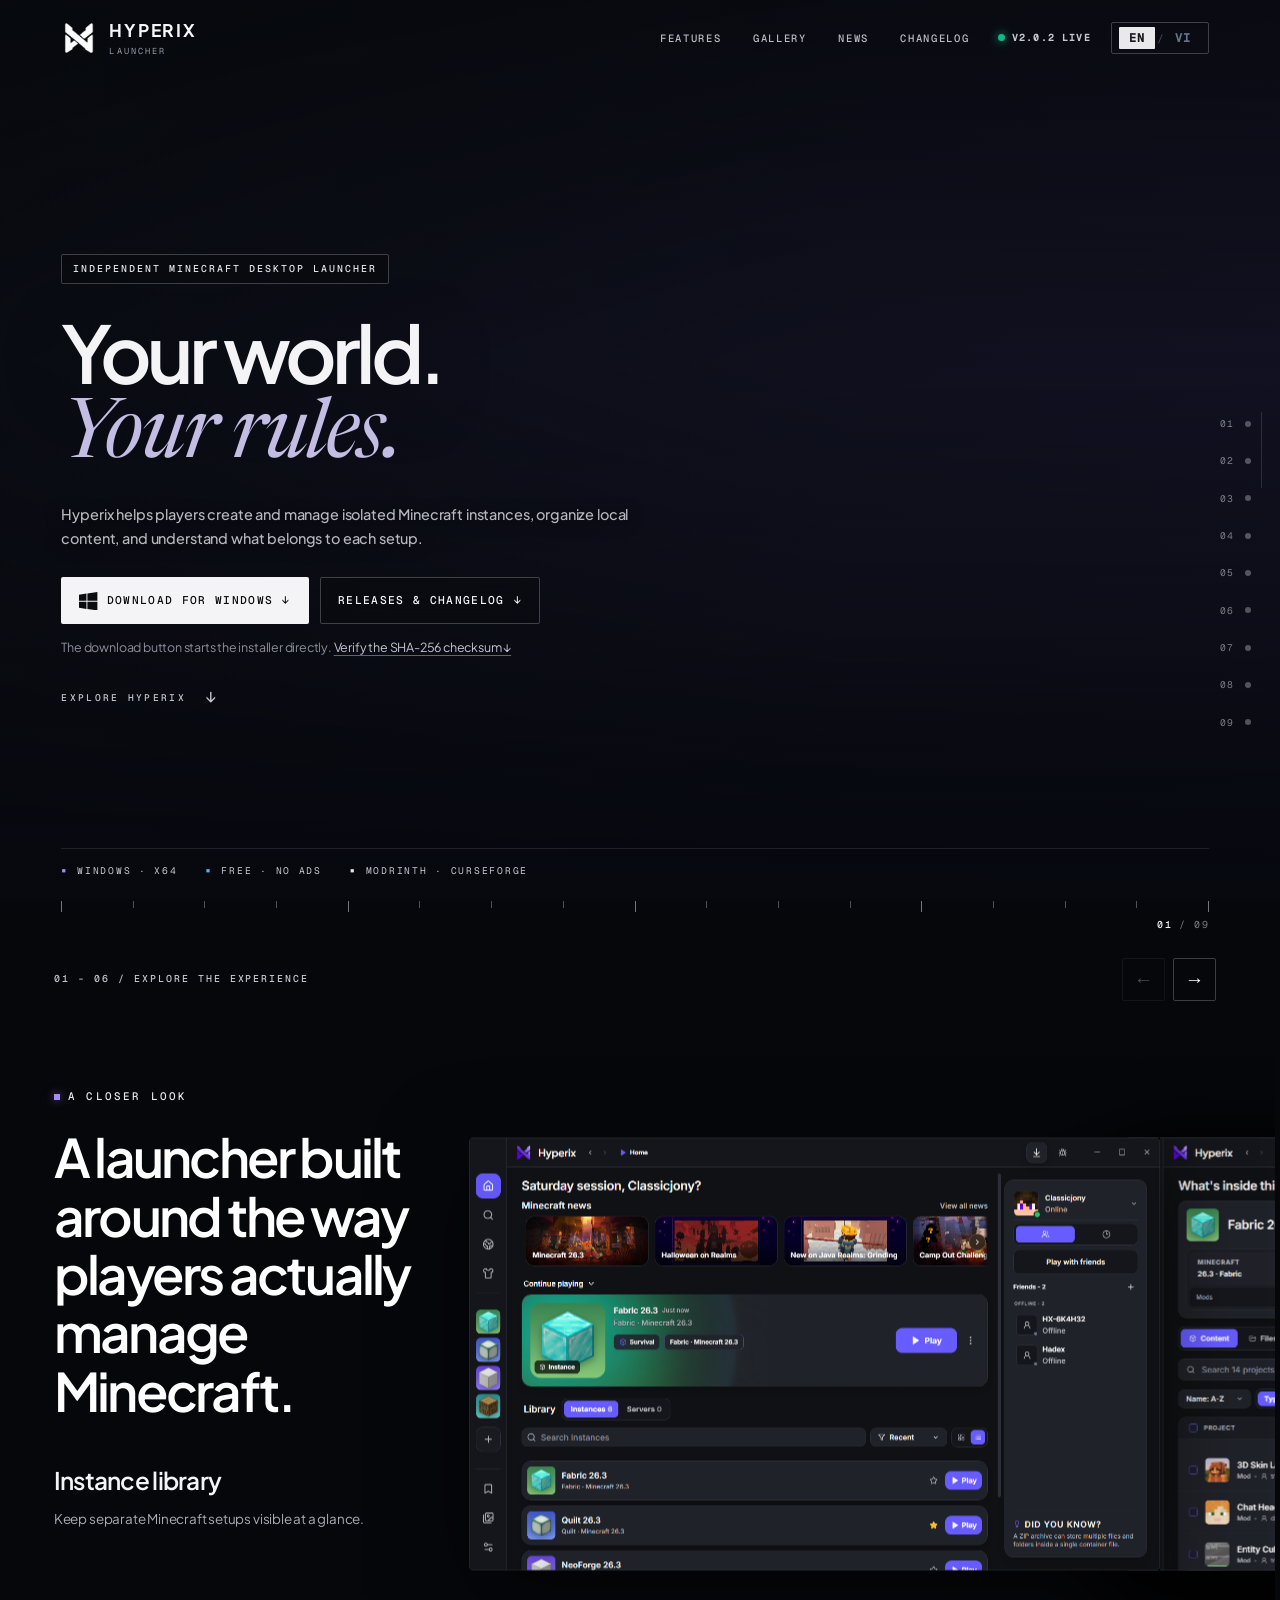
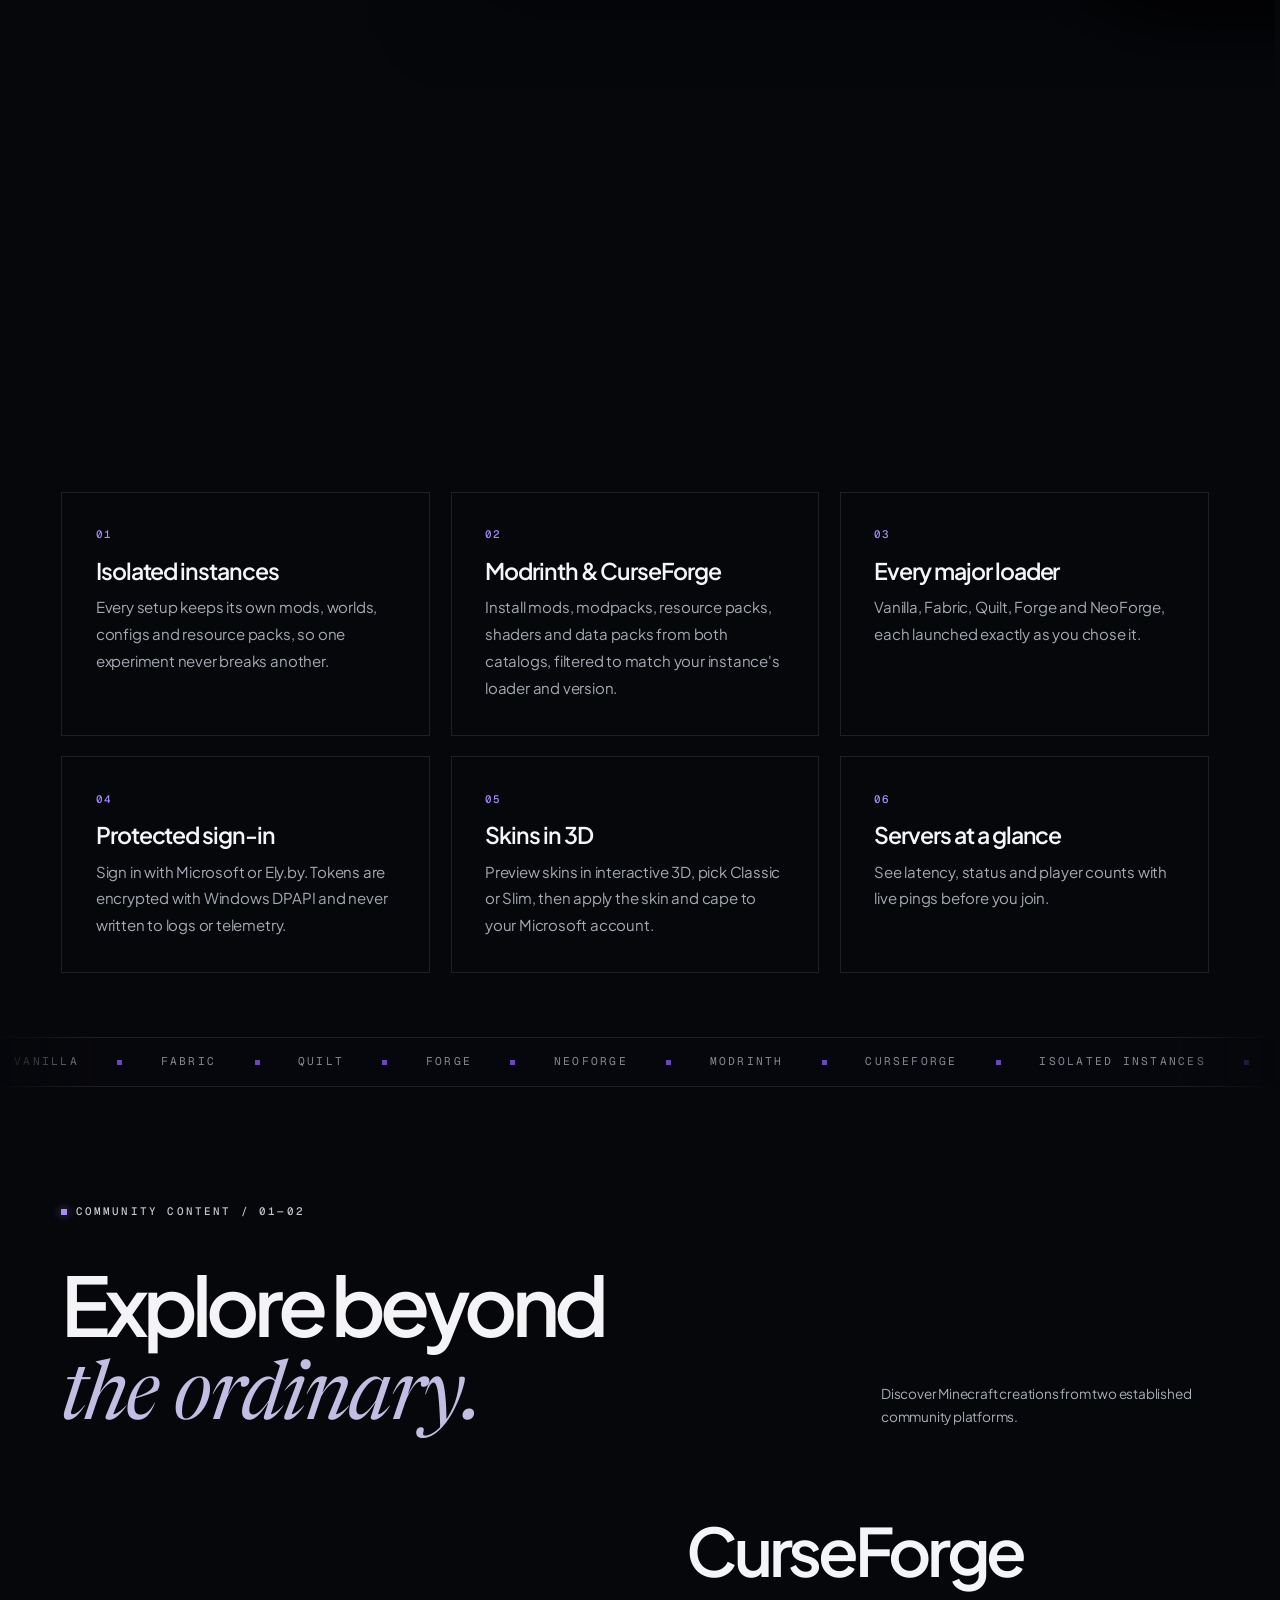
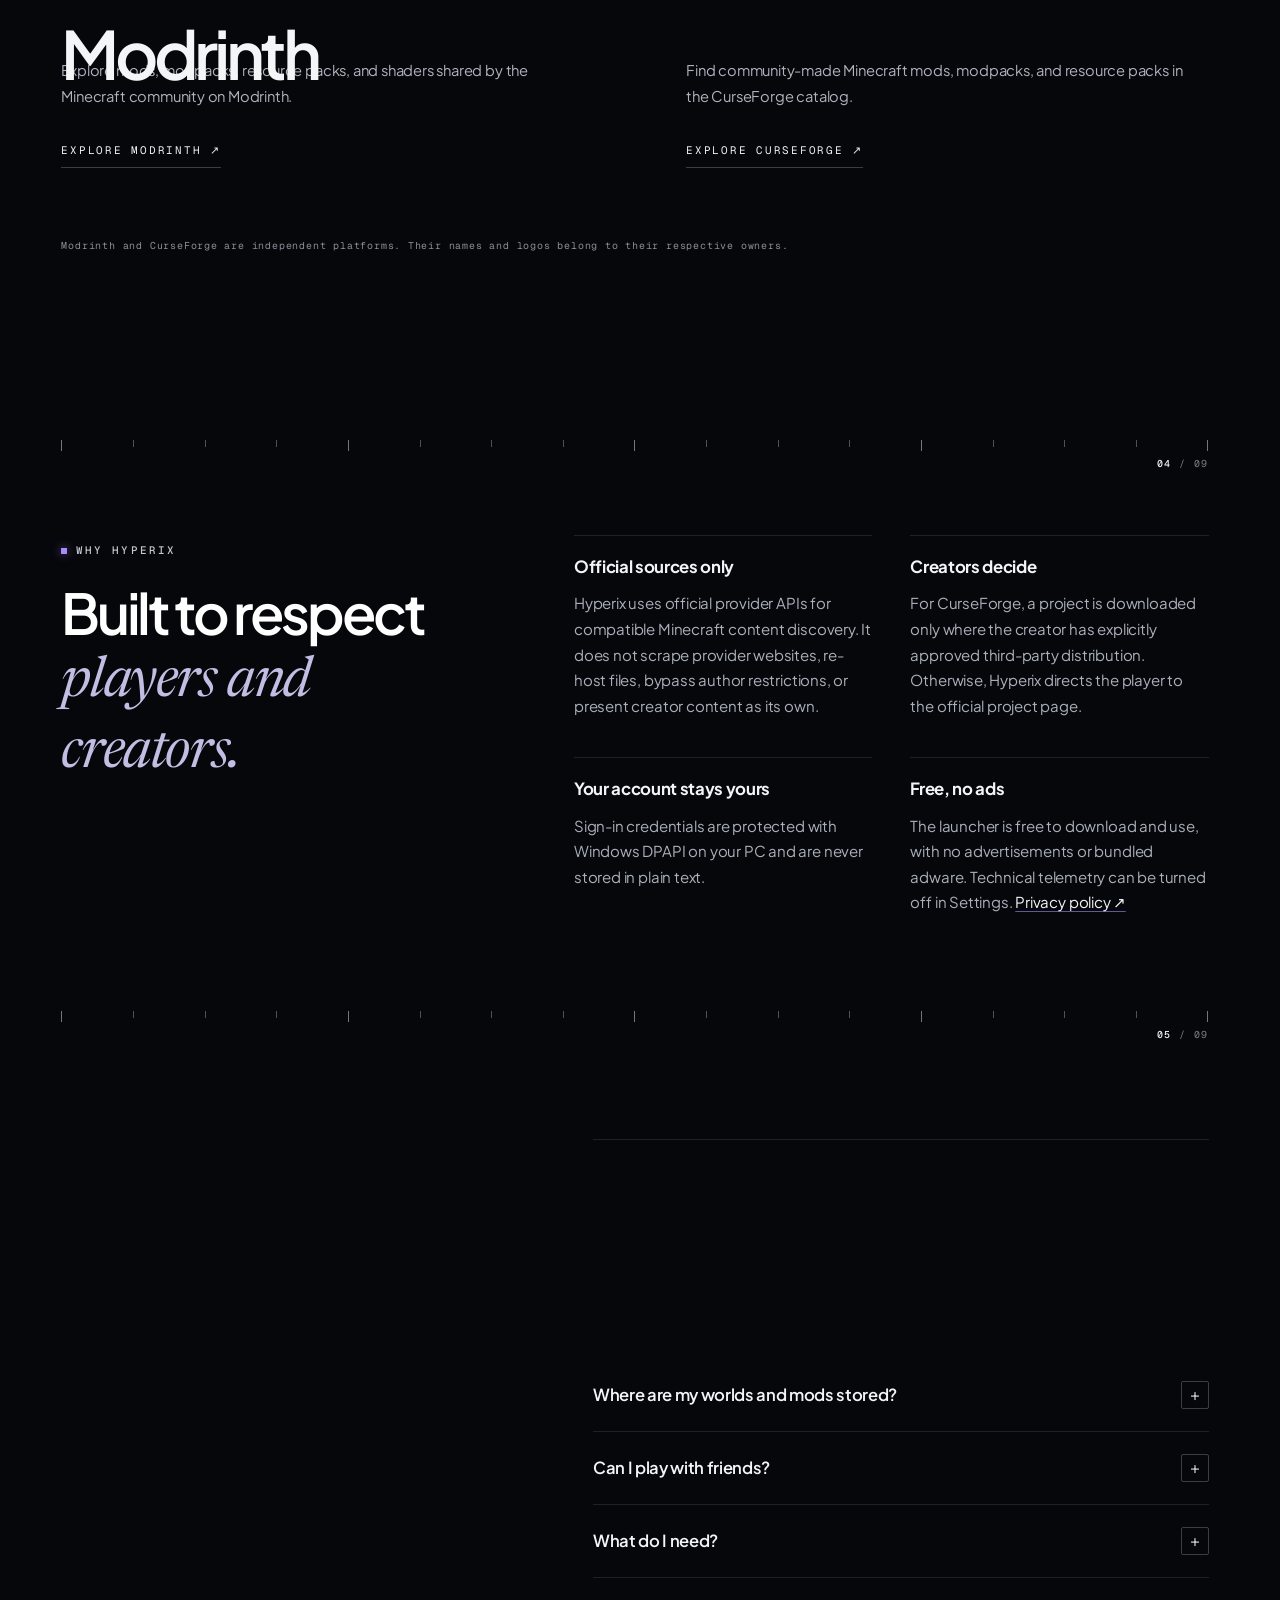
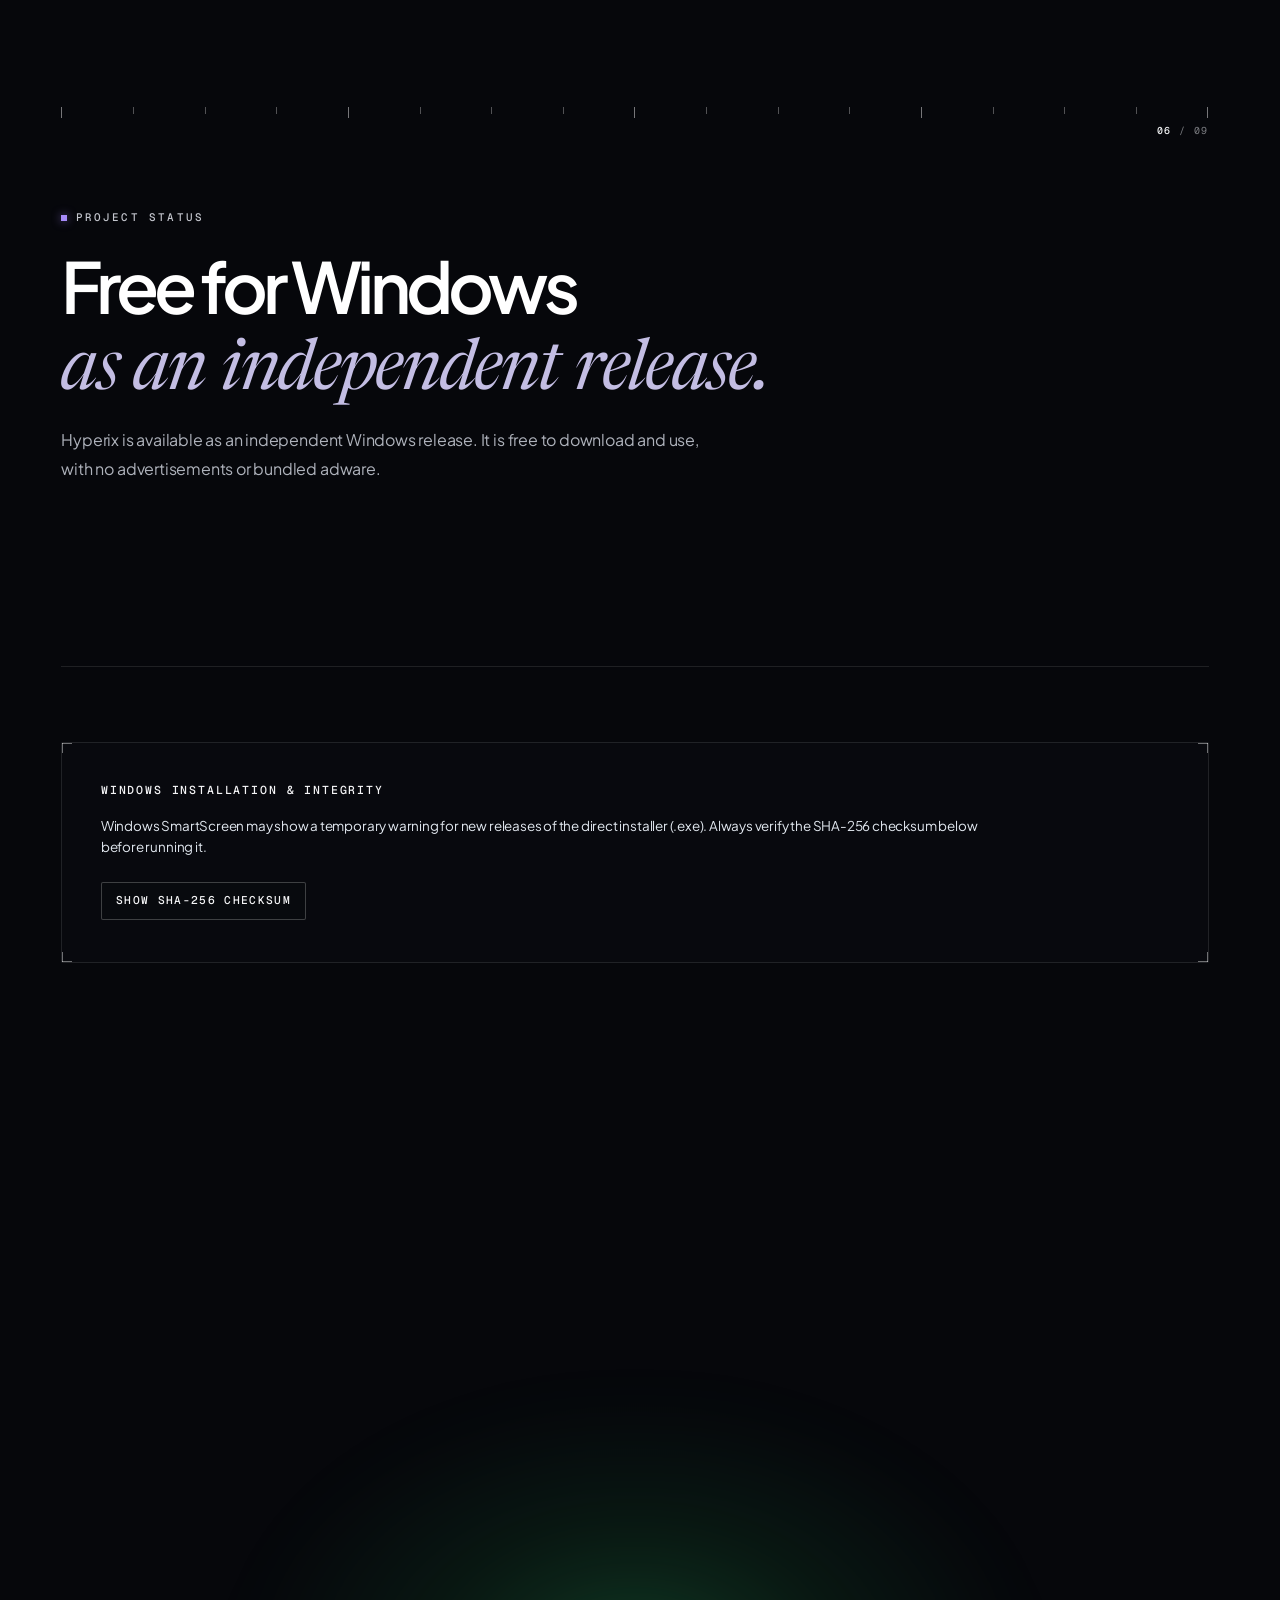
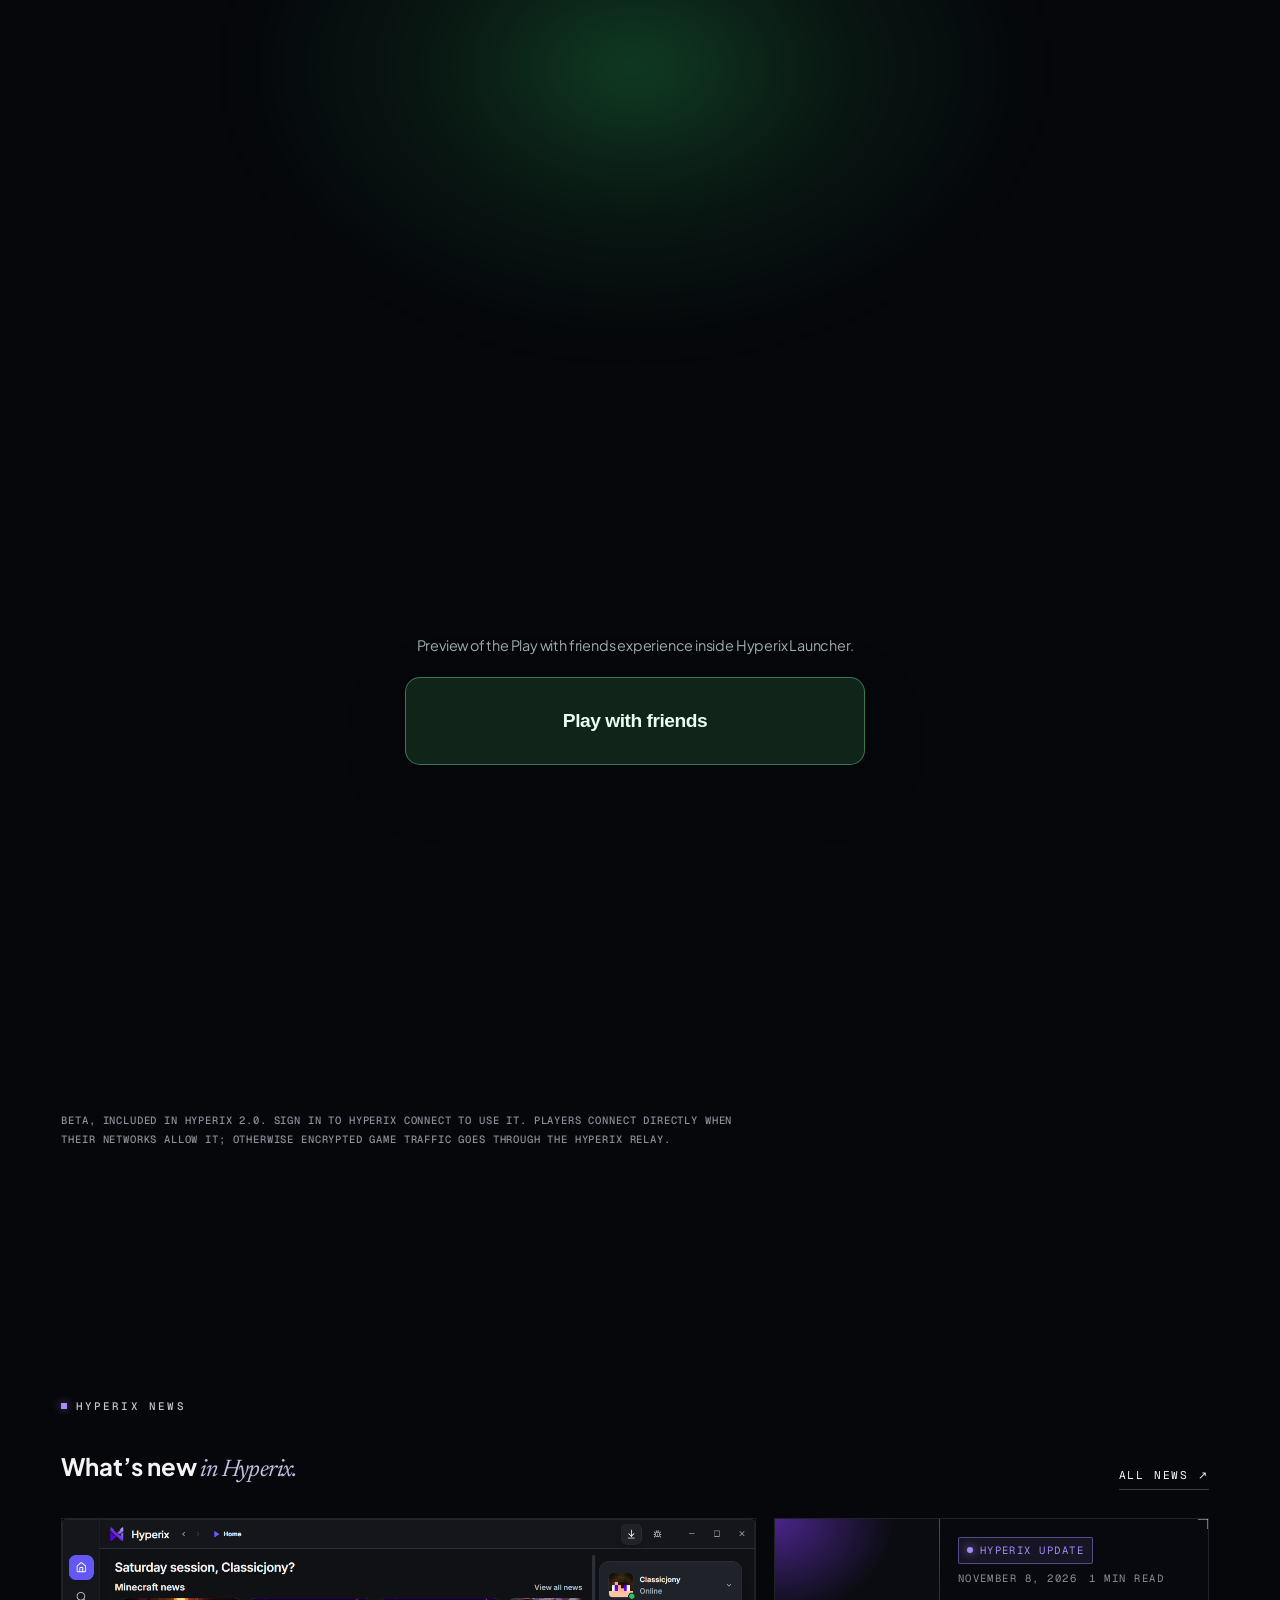
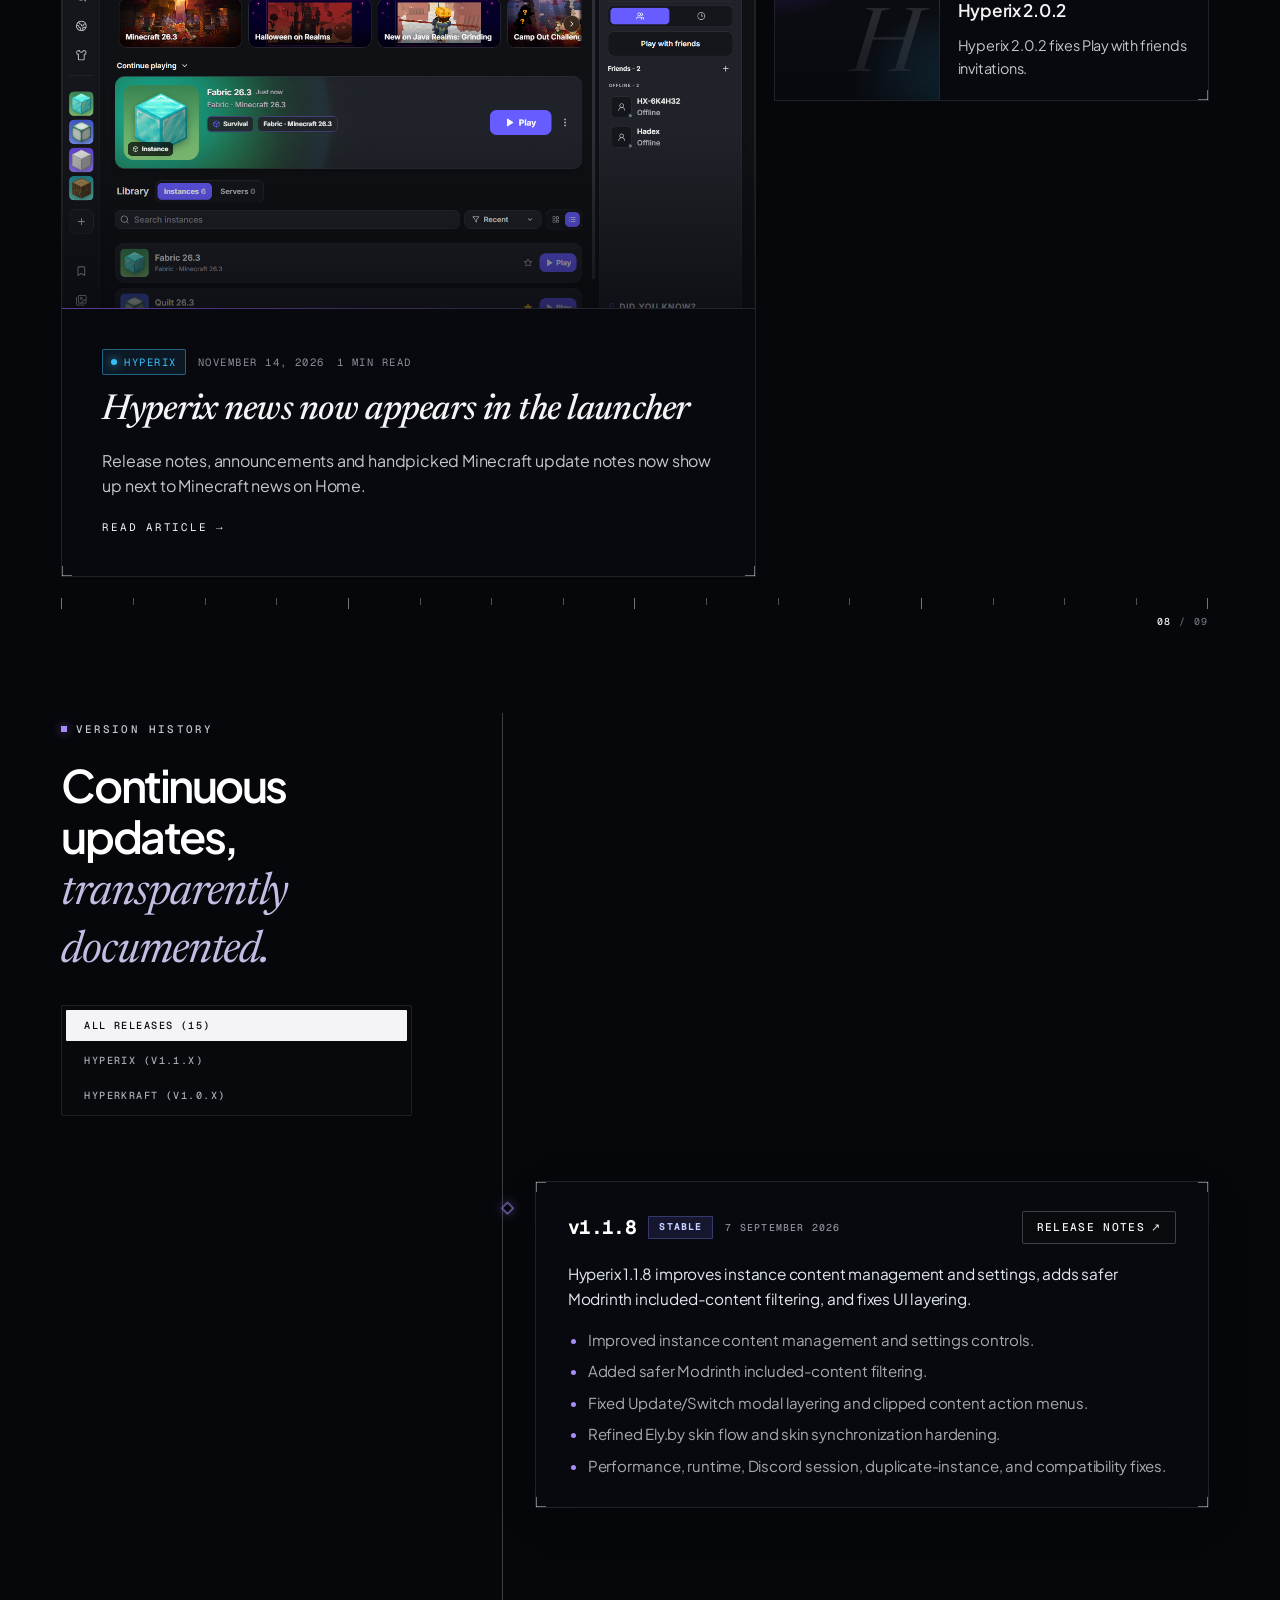
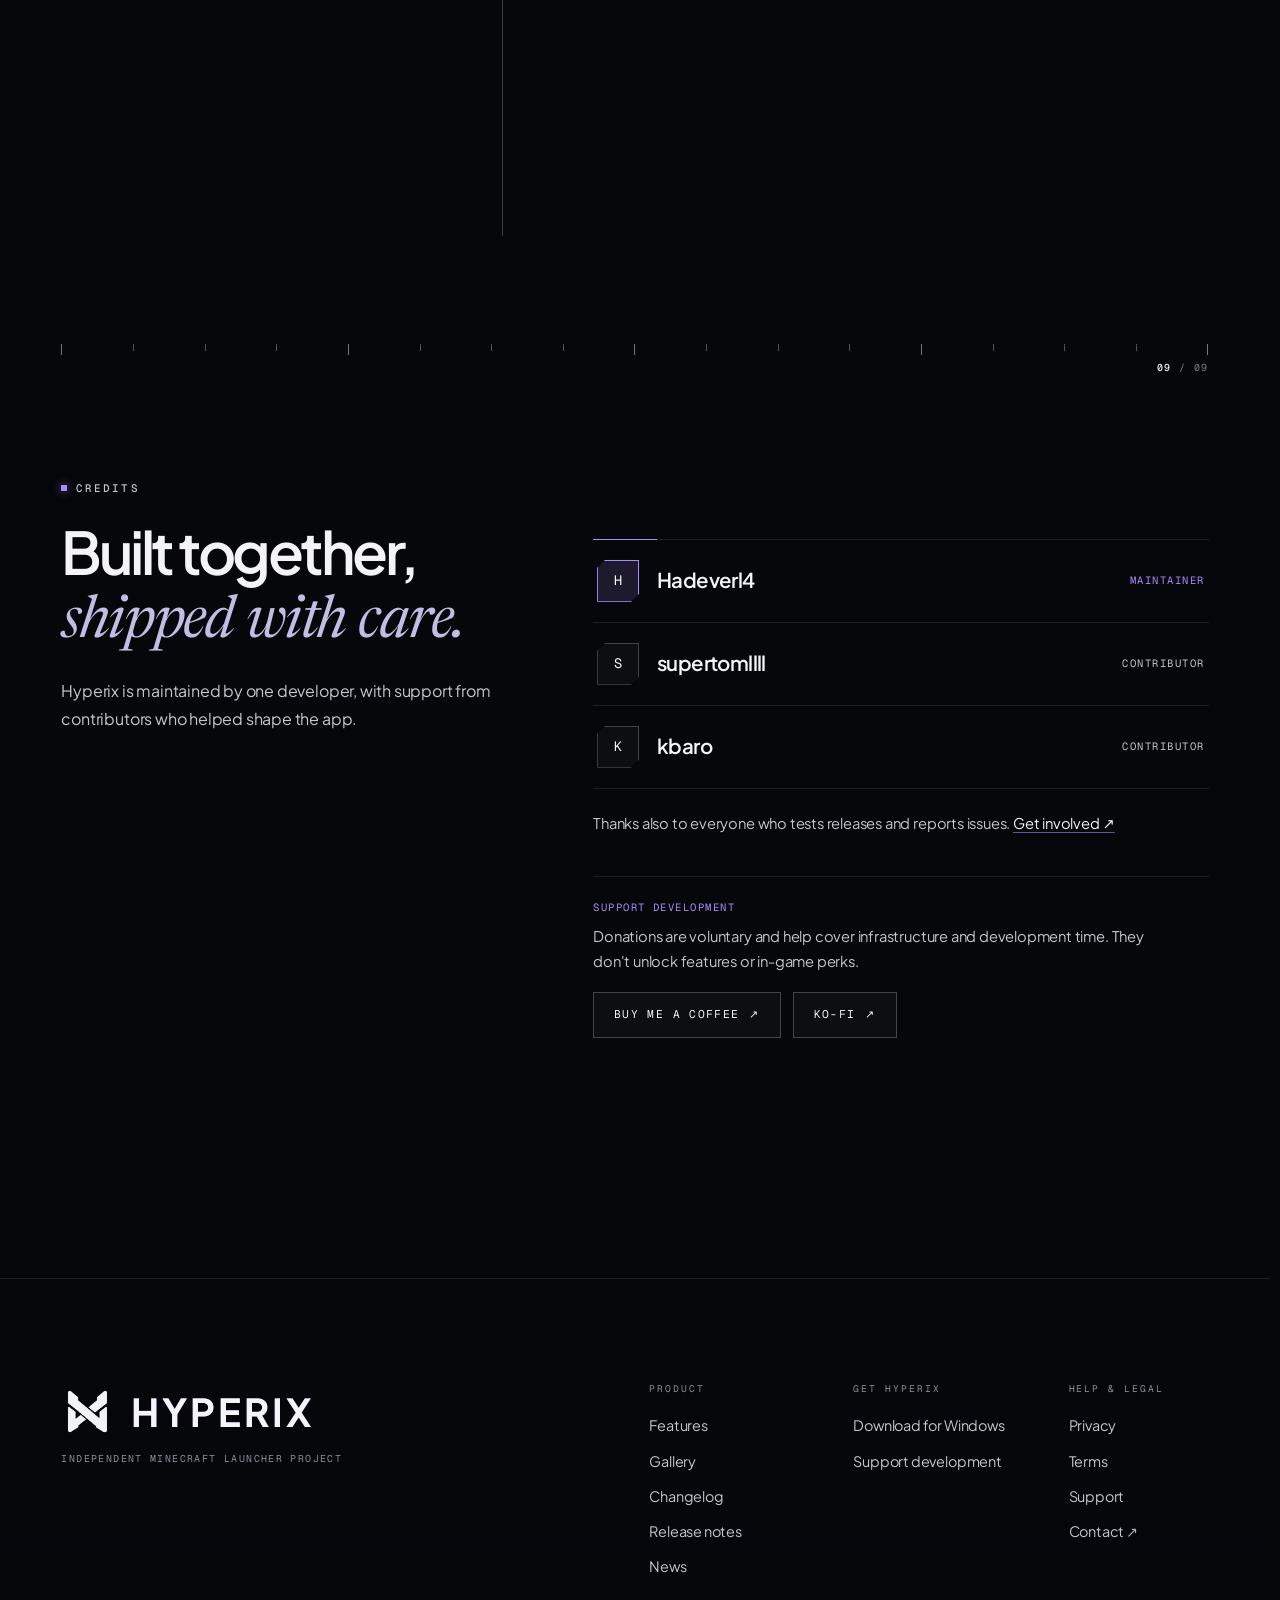
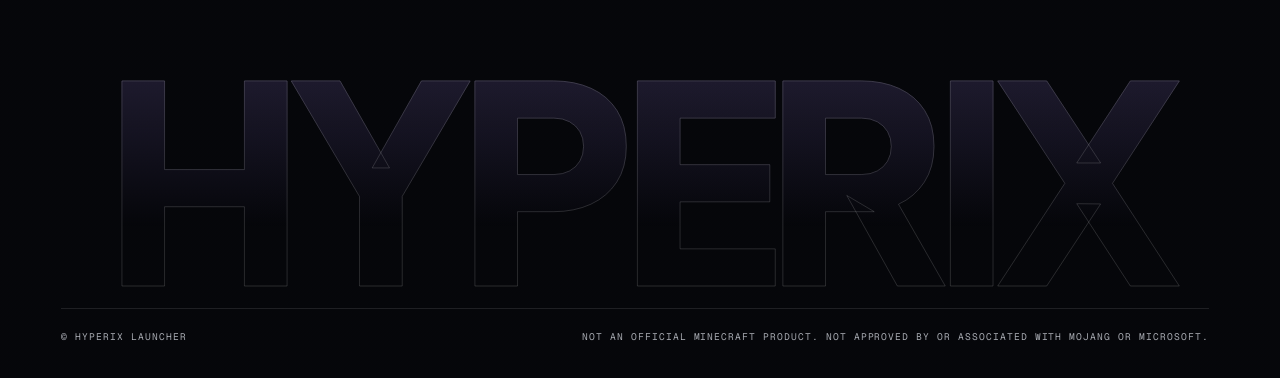
==== commit 3b8c8b16: "deploy(pages): website from private source 367faeb" ====
--- a/index.html
+++ b/index.html
@@ -18,6 +18,7 @@
     <link rel="stylesheet" href="./p2p-showcase.css" />
     <link rel="stylesheet" href="./motion.css" />
     <link rel="stylesheet" href="./hx-theme.css" />
+    <link rel="stylesheet" href="./news.css" />
     <style>html.splash-locked,html.splash-locked body{overflow:hidden!important;overscroll-behavior:none}html.splash-skip .cinematic-intro{display:none!important}</style>
     <script>/* Brand splash: ~1.4s on the first visit of a session, skipped afterwards. */window.hyperixSplashStart=performance.now();var hxSeen=false;try{hxSeen=sessionStorage.getItem('hyperix_splash_seen')==='1';sessionStorage.setItem('hyperix_splash_seen','1')}catch(e){}window.hyperixSplashMin=hxSeen?0:1400;document.documentElement.classList.add(hxSeen?'splash-skip':'splash-locked');if('scrollRestoration' in history)history.scrollRestoration='manual';window.scrollTo(0,0);function hxSplashMark(){if(document.body)document.body.classList.add('cinematic-min-elapsed','cinematic-timeout');else document.addEventListener('DOMContentLoaded',hxSplashMark,{once:true})}setTimeout(hxSplashMark,window.hyperixSplashMin);</script>
   </head>
@@ -55,6 +56,7 @@
         <div class="nav-right">
           <a class="source-link nav-discover" href="#features" data-i18n="nav_features">Features</a>
           <a class="source-link nav-discover" href="#gallery" data-i18n="nav_gallery">Gallery</a>
+          <a class="source-link nav-news" href="./news.html" data-i18n="nav_news">News</a>
           <a class="source-link" href="#changelog" data-i18n="nav_changelog">Changelog</a>
           <span class="release-badge" id="live-version-badge"><span class="pulse-dot" aria-hidden="true"></span> <span id="live-version-text">v2.0.2 Live</span></span>
           <a class="source-link" id="nav-store-link" data-store-link hidden href="https://apps.microsoft.com/detail/9nk9fxtbt77t" target="_blank" rel="noreferrer" data-i18n="nav_store">Microsoft Store <span aria-hidden="true">↗</span></a>
@@ -372,6 +374,16 @@
         <div class="p2p-preview-foot">
           <p data-i18n="p2p_disclaimer">Beta, included in Hyperix 2.0. Sign in to Hyperix Connect to use it. Players connect directly when their networks allow it; otherwise encrypted game traffic goes through the Hyperix relay.</p>
         </div>
+      </section>
+      <section class="hx-news-teaser" id="news" aria-labelledby="news-teaser-title" hidden>
+        <div class="hx-news-teaser-head">
+          <div>
+            <p class="eyebrow" data-i18n="news_teaser_eyebrow">Hyperix news</p>
+            <h2 id="news-teaser-title" data-i18n="news_teaser_title">What's new <em>in Hyperix.</em></h2>
+          </div>
+          <a class="hx-news-teaser-all" href="./news.html" data-i18n="news_teaser_all">All news <span aria-hidden="true">↗</span></a>
+        </div>
+        <div class="news-teaser-list" id="news-teaser-list"></div>
       </section>
       <section class="changelog-section" id="changelog" aria-labelledby="changelog-title">
         <div class="changelog-header">
@@ -1665,6 +1677,8 @@
     <!-- Motion layer: Lenis smooth scroll, choreographed reveals, section rail -->
     <script src="https://cdn.jsdelivr.net/npm/lenis@1.3.27/dist/lenis.min.js" integrity="sha384-R18XzqnxvVLEF+BYfhpmDx30v7eP83fAckyfoRzK7/Uf6nGqufcmsk0eAKo7S3RU" crossorigin="anonymous" defer></script>
     <script src="./motion.js" defer></script>
+    <script src="./news-blocks.js" defer></script>
+    <script src="./news-teaser.js" defer></script>
     <!-- Cloudflare Web Analytics --><script type='module' src='https://static.cloudflareinsights.com/beacon.min.js' data-cf-beacon='{"token": "857de82d4a984d5abd2bb400f3a44d8e"}'></script><!-- End Cloudflare Web Analytics -->
   </body>
 </html>
--- a/hx-theme.css
+++ b/hx-theme.css
@@ -1 +1 @@
-:root{--hx-bg: #06070b;--hx-ink: #f4f4f6;--hx-ink-2: #c4c6ce;--hx-muted: #8b8e99;--hx-line: rgba(255,255,255,.1);--hx-line-strong: rgba(255,255,255,.22);--hx-panel: rgba(11,12,18,.6);--hx-tick: rgba(255,255,255,.42);--hx-violet: #a78bfa;--hx-violet-deep: #7c3aed;--hx-cyan: #38bdf8;--hx-green: #4ade80;--hx-serif: "Newsreader", Georgia, "Times New Roman", serif;--hx-sans: "Plus Jakarta Sans", system-ui, sans-serif;--hx-mono: "Geist Mono", ui-monospace, SFMono-Regular, Menlo, Consolas, monospace;--hx-corners: linear-gradient(var(--hx-tick),var(--hx-tick)) top left/10px 1px no-repeat, linear-gradient(var(--hx-tick),var(--hx-tick)) top left/1px 10px no-repeat, linear-gradient(var(--hx-tick),var(--hx-tick)) top right/10px 1px no-repeat, linear-gradient(var(--hx-tick),var(--hx-tick)) top right/1px 10px no-repeat, linear-gradient(var(--hx-tick),var(--hx-tick)) bottom left/10px 1px no-repeat, linear-gradient(var(--hx-tick),var(--hx-tick)) bottom left/1px 10px no-repeat, linear-gradient(var(--hx-tick),var(--hx-tick)) bottom right/10px 1px no-repeat, linear-gradient(var(--hx-tick),var(--hx-tick)) bottom right/1px 10px no-repeat}html{background:var(--hx-bg)}body{background:var(--hx-bg);color:var(--hx-ink);font-family:var(--hx-sans)}::selection{background:#a78bfa61;color:#fff}.bg-glow-orb{opacity:.45}:focus-visible{outline:2px solid var(--hx-violet);outline-offset:3px}.eyebrow,.features-kicker,.p2p-preview-step>span,.gallery-toolbar>span,.number-tag,.p2p-preview-tag,.hero-scroll-cue,.release-date,.p2p-preview-foot p{font-family:var(--hx-mono)!important;font-weight:500!important;text-transform:uppercase}main section .eyebrow,.features-kicker,.policy-document .eyebrow,.layout>.eyebrow{display:inline-flex;align-items:center;gap:.75em;font-size:.68rem!important;letter-spacing:.2em!important;color:var(--hx-ink-2)!important;margin:0 0 1.4rem!important}main section .eyebrow:before,.features-kicker:before,.policy-document .eyebrow:before,.layout>.eyebrow:before{content:"";width:6px;height:6px;flex:none;background:var(--hx-violet);box-shadow:0 0 10px #a78bfa99}.p2p-preview .eyebrow{color:#bbf7d0!important}.p2p-preview .eyebrow:before{background:var(--hx-green);box-shadow:0 0 10px #4ade8099}.features-kicker span[aria-hidden]{color:var(--hx-muted)}main h1,main h2,.policy-document h1{color:var(--hx-ink)}main h1 em,main h2 em,.hero h1 span,.policy-document h1 em,#title .accent{font-family:var(--hx-serif)!important;font-style:italic!important;font-weight:400!important;letter-spacing:-.025em!important;color:#c3bde3!important;-webkit-text-fill-color:#c3bde3!important;background:none!important}.hero h1 span{display:block;font-size:1.04em;line-height:1;padding-top:.04em}.editorial-policy h2,.editorial-status h2,.changelog-header h2{text-wrap:balance}main p{color:var(--hx-ink-2)}.hero .actions .button,.hero .actions .store-badge-btn,.editorial-cta a,.release-btn,.changelog-expand-btn,.hash-toggle,.copy-hash-btn,#nav-store-link,.hx-btn{font-family:var(--hx-mono)!important;font-weight:500!important;text-transform:uppercase;letter-spacing:.12em!important;font-size:.7rem!important;border-radius:2px!important;border:1px solid var(--hx-line-strong)!important;background:#0a0b108c!important;color:var(--hx-ink)!important;box-shadow:none!important;transition:background .25s ease,color .25s ease,border-color .25s ease,box-shadow .35s ease!important}.hero .actions .button:hover,.hero .actions .store-badge-btn:hover,.editorial-cta a:hover,.release-btn:hover,.changelog-expand-btn:hover,.hash-toggle:hover,.copy-hash-btn:hover{border-color:#ffffff80!important;background:#ffffff0f!important}.hero .actions .button.primary,.editorial-cta a:first-child,#nav-store-link{background:#f4f4f6!important;color:#0b0c10!important;border-color:transparent!important}.hero .actions .button.primary:hover,.editorial-cta a:first-child:hover,#nav-store-link:hover{background:#fff!important;color:#000!important;box-shadow:0 0 0 4px #a78bfa2e,0 10px 40px -10px #a78bfa8c!important}.hero .actions .button span[aria-hidden],.editorial-cta a span[aria-hidden],.release-btn span[aria-hidden],#nav-store-link span[aria-hidden]{display:inline-block;transition:transform .35s var(--hx-ease-expo,ease)}.hero .actions .button:hover span[aria-hidden],.release-btn:hover span[aria-hidden],#nav-store-link:hover span[aria-hidden]{transform:translate(2px,-1px)}@media(max-width:560px){#nav-store-link{display:none!important}}.hero .actions .button[href^="#"]:hover span[aria-hidden]{transform:translateY(2px)}.hero .actions .store-badge-btn .store-badge-sub{font-family:var(--hx-mono);font-size:.56rem;letter-spacing:.16em;color:var(--hx-muted)}.hero .actions .store-badge-btn .store-badge-title{font-family:var(--hx-sans);text-transform:none;letter-spacing:-.01em;font-size:.92rem;font-weight:700}.store-badge-btn:after,.button.primary:after{display:none!important}.editorial-cta a{min-height:52px}nav .brand span{font-family:var(--hx-sans)}nav .brand em{font-family:var(--hx-mono);font-style:normal;font-weight:400;letter-spacing:.24em}.nav-right .source-link:not(#nav-store-link){font-family:var(--hx-mono)!important;text-transform:uppercase;font-size:.66rem!important;letter-spacing:.16em!important}nav .release-badge{font-family:var(--hx-mono);text-transform:uppercase;letter-spacing:.12em;font-size:.6rem}nav .lang-switch{border-color:var(--hx-line-strong)!important;border-radius:2px!important}nav .lang-btn{font-family:var(--hx-mono);letter-spacing:.1em;border-radius:1px!important}.hero .eyebrow-badge,.hero .store-certified-pill{border-radius:2px!important;background:#08090d73!important;border-color:var(--hx-line-strong)!important;-webkit-backdrop-filter:blur(8px);backdrop-filter:blur(8px)}.hero .eyebrow-badge .eyebrow{margin:0!important;font-size:.62rem!important;letter-spacing:.2em!important;color:#e2e3e8!important}.hero .eyebrow-badge .eyebrow:before{display:none}.hero .store-certified-pill span{font-family:var(--hx-mono);text-transform:uppercase;font-size:.6rem;letter-spacing:.14em}.hero-scroll-cue{font-size:.6rem!important;letter-spacing:.24em;color:var(--hx-ink-2)!important}.hero-scroll-cue span{display:inline-block;animation:hx-cue 2.2s var(--hx-ease-expo,ease) infinite}@keyframes hx-cue{0%,to{transform:translateY(-2px);opacity:.5}50%{transform:translateY(4px);opacity:1}}.installation-section .download-notice,.changelog-section .release-card,.policy-toc-card{background:var(--hx-corners),var(--hx-panel)!important;border:1px solid var(--hx-line)!important;border-radius:2px!important;-webkit-backdrop-filter:blur(10px);backdrop-filter:blur(10px)}.installation-section .download-notice-header strong{font-family:var(--hx-mono);text-transform:uppercase;letter-spacing:.16em;font-size:.72rem;font-weight:500;color:var(--hx-ink)}.hash-container{border-radius:2px!important;border-color:var(--hx-line)!important;background:#040508b3!important}.hash-container code{font-family:var(--hx-mono)!important;font-size:.74rem;color:#cfd2ff}.principles .number-tag{width:auto!important;height:auto!important;padding:0!important;background:none!important;border:0!important;color:var(--hx-violet)!important;font-size:.68rem!important;letter-spacing:.2em}.principles .principle-card h3{letter-spacing:-.035em}.principles .principle-card p{color:var(--hx-ink-2)}.principle-card:before{opacity:.25!important}.p2p-preview-tag{border-radius:2px;border-color:#4ade8066!important;color:#bbf7d0!important;font-size:.62rem!important;letter-spacing:.18em!important}.p2p-preview-step{border-top-color:var(--hx-line-strong)!important}.p2p-preview-step>span{color:var(--hx-green)!important;font-size:.64rem!important;letter-spacing:.18em}.p2p-preview-foot p{font-size:.66rem!important;letter-spacing:.08em;line-height:1.8!important;color:var(--hx-muted)!important}.content-source-copy a{display:inline-flex;gap:.6em;align-items:center;font-family:var(--hx-mono);text-transform:uppercase;font-size:.68rem!important;letter-spacing:.16em;border-bottom-color:var(--hx-line-strong)!important;transition:border-color .3s ease,color .3s ease,gap .35s var(--hx-ease-expo,ease)}.content-source-copy a:hover{gap:1em;border-bottom-color:var(--hx-violet)!important}.content-sources-disclaimer{font-family:var(--hx-mono);font-size:.62rem;letter-spacing:.08em;color:var(--hx-muted)!important}.gallery-toolbar>span{font-size:.62rem!important;letter-spacing:.2em;color:var(--hx-ink-2)!important}.gallery-toolbar button{border-radius:2px!important;border-color:var(--hx-line-strong)!important;font-family:var(--hx-mono)}.gallery-active-feature strong{letter-spacing:-.03em}.changelog-filters{border-radius:2px!important;background:#0a0b108c!important;border-color:var(--hx-line)!important;padding:4px!important;gap:4px!important}.changelog-filter-btn{font-family:var(--hx-mono)!important;text-transform:uppercase;font-weight:500!important;font-size:.64rem!important;letter-spacing:.14em;border-radius:1px!important}.changelog-filter-btn.active{background:#f4f4f6!important;color:#0b0c10!important;border-color:transparent!important;box-shadow:none!important}.timeline-stream{border-left:1px solid var(--hx-line-strong)!important}.release-entry:before{width:9px!important;height:9px!important;border-radius:0!important;background:var(--hx-bg)!important;border:1px solid var(--hx-violet)!important;box-shadow:0 0 12px #a78bfa73!important;rotate:45deg}.release-entry.is-latest:before{background:var(--hx-green)!important;border-color:var(--hx-green)!important;box-shadow:0 0 14px #4ade80b3!important}.release-tag-badge{font-family:var(--hx-mono)!important;letter-spacing:.02em}.release-type-chip{font-family:var(--hx-mono)!important;text-transform:uppercase;letter-spacing:.12em;font-size:.58rem!important;border-radius:1px!important}.release-date{font-size:.62rem!important;letter-spacing:.12em;color:var(--hx-muted)!important}.release-bullets li::marker{color:var(--hx-violet)}.release-group-title{font-family:var(--hx-mono)!important;text-transform:uppercase;letter-spacing:.12em;font-size:.66rem!important;color:var(--hx-violet)!important}body>footer.hx-footer{position:relative;z-index:1;max-width:none;width:100%;margin:0;padding:clamp(60px,8vw,110px) max(clamp(20px,4.8vw,86px),calc(50% - 664px)) 34px;border-top:1px solid var(--hx-line);display:block;overflow:hidden;background:linear-gradient(180deg,#06070b8c,#06070beb 40%)}.hx-footer-top{display:flex;justify-content:space-between;gap:clamp(40px,7vw,120px);flex-wrap:wrap}.hx-footer .footer-identity small{font-family:var(--hx-mono);text-transform:uppercase;letter-spacing:.14em;font-size:.62rem;color:var(--hx-muted)}.hx-footer-cols{display:grid;grid-template-columns:repeat(3,minmax(140px,auto));gap:clamp(28px,5vw,80px)}.hx-footer-cols div{display:flex;flex-direction:column;gap:12px}.hx-footer-label{font-family:var(--hx-mono);text-transform:uppercase;letter-spacing:.2em;font-size:.6rem;color:var(--hx-muted);margin-bottom:6px}.hx-footer-cols a{color:var(--hx-ink-2);text-decoration:none;font-size:.9rem;width:max-content;position:relative;transition:color .25s ease}.hx-footer-cols a:after{content:"";position:absolute;left:0;right:0;bottom:-3px;height:1px;background:currentColor;transform:scaleX(0);transform-origin:100% 50%;transition:transform .45s var(--hx-ease-expo,ease)}.hx-footer-cols a:hover{color:#fff}.hx-footer-cols a:hover:after{transform:scaleX(1);transform-origin:0 50%}.hx-footer-mark{margin:clamp(50px,7vw,100px) 0 0;font-weight:800;line-height:.78;letter-spacing:-.06em;font-size:clamp(5rem,21.5vw,22rem);text-align:center;white-space:nowrap;user-select:none;color:transparent;-webkit-text-stroke:1px rgba(255,255,255,.14);background:linear-gradient(180deg,rgba(167,139,250,.16),transparent 75%);-webkit-background-clip:text;background-clip:text}.hx-footer-bottom{display:flex;justify-content:space-between;gap:20px;flex-wrap:wrap;margin-top:26px;padding-top:20px;border-top:1px solid var(--hx-line);font-family:var(--hx-mono);font-size:.6rem;letter-spacing:.1em;text-transform:uppercase;color:var(--hx-muted)}@media(max-width:760px){.hx-footer-cols{grid-template-columns:repeat(2,minmax(0,1fr));width:100%}.hx-footer-bottom{flex-direction:column}}.bg-video-control{font-family:var(--hx-mono)!important;text-transform:uppercase;letter-spacing:.14em;font-size:.6rem!important;border-radius:2px!important;background:#08090db3!important}.policy-page nav:before{content:"";position:absolute;inset:0 auto 0 50%;width:100vw;transform:translate(-50%);z-index:-1;background:#07080c00;transition:background .42s ease,backdrop-filter .42s ease;pointer-events:none}.policy-page nav.is-scrolled:before{background:#07080cdb;-webkit-backdrop-filter:blur(18px);backdrop-filter:blur(18px)}.policy-page{position:relative;z-index:1}.policy-document{counter-reset:hx-section}.policy-document .eyebrow-badge{margin:0!important}.policy-document h2{counter-increment:hx-section;border-top-color:var(--hx-line)!important;scroll-margin-top:96px}.policy-document h2:before{content:counter(hx-section,decimal-leading-zero) " /";display:block;margin-bottom:14px;font-family:var(--hx-mono);font-size:.64rem;font-weight:500;letter-spacing:.2em;color:var(--hx-violet)}.policy-document p a,.policy-document li a{color:var(--hx-ink);text-decoration-color:#a78bfa99}@media(min-width:1100px){.policy-document.has-toc{display:grid;grid-template-columns:minmax(0,1fr) 230px;column-gap:clamp(40px,5vw,90px);max-width:1240px}.policy-document.has-toc>*{grid-column:1}.policy-document.has-toc>.eyebrow-badge,.policy-document.has-toc>h1,.policy-document.has-toc>.lede{grid-column:1 / -1}.policy-document.has-toc>.hx-toc{grid-column:2;grid-row:4 / span 80;align-self:start;position:sticky;top:110px}}.hx-toc{display:none}@media(min-width:1100px){.hx-toc{display:block;padding:22px 20px}}.hx-toc-title{font-family:var(--hx-mono);text-transform:uppercase;letter-spacing:.2em;font-size:.6rem;color:var(--hx-muted);margin-bottom:14px}.hx-toc ol{list-style:none;margin:0;padding:0;display:flex;flex-direction:column;gap:2px}.hx-toc a{display:grid;grid-template-columns:2.2em 1fr;gap:6px;padding:7px 0;text-decoration:none;color:var(--hx-muted);font-size:.82rem;line-height:1.35;transition:color .25s ease}.hx-toc a span{font-family:var(--hx-mono);font-size:.62rem;letter-spacing:.1em;padding-top:.18em}.hx-toc a:hover,.hx-toc a.is-active{color:var(--hx-ink)}.hx-toc a.is-active span{color:var(--hx-violet)}.hero{position:relative}.hx-hero-meta{position:absolute;left:0;right:0;bottom:22px;display:flex;flex-wrap:wrap;gap:8px 28px;padding-top:14px;border-top:1px solid var(--hx-line);font-family:var(--hx-mono);text-transform:uppercase;font-size:.6rem;letter-spacing:.18em;color:var(--hx-ink-2)}.hx-hero-meta span:before{content:"\25a0";margin-right:10px;color:var(--hx-violet);font-size:.7em;vertical-align:.12em}.hx-hero-meta span:nth-child(2):before{color:var(--hx-cyan)}.hx-hero-meta span:nth-child(3):before{color:#e4e4e7}html.hx-motion .hx-hero-meta{opacity:calc(1 - var(--hx-hero-exit,0) * 2.2)}@media(max-width:760px){.hx-hero-meta{top:18px;bottom:auto;padding:0 0 12px;border-top:0;border-bottom:1px solid var(--hx-line);gap:6px 16px;font-size:.54rem}.hx-hero-meta span:nth-child(3),.hero-scroll-cue{display:none!important}}.hx-hero-hint{margin:14px 0 0;font-size:.78rem;color:var(--hx-muted)!important}.hx-hero-hint a{color:var(--hx-ink-2);text-underline-offset:3px;text-decoration-color:#a78bfa99}.hx-hero-hint a:hover{color:#fff}.principles .principle-card{border:1px solid var(--hx-line)!important;padding:clamp(24px,2.6vw,36px)!important;background:var(--hx-corners),var(--hx-panel)!important;-webkit-backdrop-filter:blur(8px);backdrop-filter:blur(8px)}.principles .principle-card:before{display:none}.principles .principle-card{display:block!important;min-height:0!important}.principles .principle-card .number-tag{display:block!important;margin:0 0 14px!important}.principles .principle-card h3{font-size:clamp(1.3rem,1.8vw,1.75rem)!important;margin:0 0 10px!important}.principles .principle-card p{max-width:none!important;margin:0!important}@media(min-width:1000px){.principles{grid-template-columns:repeat(3,minmax(0,1fr))!important;gap:clamp(14px,1.6vw,22px)!important}.principles .features-intro{grid-column:1 / -1!important;margin-bottom:clamp(24px,3vw,44px)!important}}@media(min-width:640px)and (max-width:999px){.principles{grid-template-columns:repeat(2,minmax(0,1fr))!important;gap:14px!important}.principles .features-intro{grid-column:1 / -1!important}}@media(max-width:639px){.principles{gap:14px!important}.principles .principle-card{margin:0!important}}@media(min-width:1100px){.changelog-section{display:grid!important;grid-template-columns:minmax(0,.78fr) minmax(0,1.6fr);column-gap:clamp(40px,6vw,100px);align-items:start}.changelog-section>:not(.hx-rule){grid-column:2}.changelog-section>.changelog-header{grid-column:1;grid-row:1 / span 3;position:sticky;top:120px;margin:0!important;display:flex;flex-direction:column;align-items:flex-start;gap:28px}.changelog-header h2{font-size:clamp(2.2rem,3.5vw,3.8rem)!important}.changelog-filters{flex-direction:column;width:100%}.changelog-filter-btn{text-align:left}}.hx-trust-list{display:grid!important;grid-template-columns:repeat(2,minmax(0,1fr));gap:clamp(24px,3vw,44px) clamp(24px,3vw,48px)}.hx-trust-item{border-top:1px solid var(--hx-line);padding-top:18px}.hx-trust-item strong{display:block;margin-bottom:10px;font-size:1.05rem;letter-spacing:-.02em;color:var(--hx-ink)}.hx-trust-item p{margin:0!important;font-size:.94rem!important;line-height:1.7!important;max-width:none!important}.hx-trust-item a{color:var(--hx-ink);text-underline-offset:3px;text-decoration-color:#a78bfa99}@media(max-width:760px){.hx-trust-list{grid-template-columns:minmax(0,1fr)}}.hx-faq-section{border-top:1px solid rgba(255,255,255,.12);padding:clamp(80px,10vw,140px) 0}.hx-faq-head h2{margin:0;font-size:clamp(2.4rem,4.6vw,5rem);line-height:1.06;letter-spacing:-.06em;font-weight:600}.hx-faq-list{margin-top:clamp(30px,4vw,50px);border-top:1px solid var(--hx-line)}@media(min-width:1000px){.hx-faq-section{display:grid;grid-template-columns:minmax(0,.85fr) minmax(0,1.15fr);column-gap:clamp(40px,6vw,100px);align-items:start}.hx-faq-head{position:sticky;top:120px}.hx-faq-list{margin-top:0}}.hx-faq-item{border-bottom:1px solid var(--hx-line)}.hx-faq-item summary{list-style:none;cursor:pointer;display:flex;justify-content:space-between;align-items:center;gap:24px;padding:22px 0;font-size:clamp(1rem,1.3vw,1.18rem);font-weight:600;letter-spacing:-.02em;color:var(--hx-ink)}.hx-faq-item summary::-webkit-details-marker{display:none}.hx-faq-item summary:after{content:"+";flex:none;width:28px;height:28px;display:grid;place-items:center;border:1px solid var(--hx-line-strong);border-radius:2px;font-family:var(--hx-mono);font-weight:400;color:var(--hx-ink-2);transition:transform .35s var(--hx-ease-expo,ease),background .25s ease}.hx-faq-item[open] summary:after{content:"\2212";background:#ffffff0f}.hx-faq-item summary:hover{color:#fff}.hx-faq-item p{margin:-6px 0 24px!important;max-width:680px;line-height:1.75;font-size:.96rem}.changelog-expand-bar{display:flex;justify-content:space-between;align-items:center;gap:18px;flex-wrap:wrap}.hx-all-notes{font-family:var(--hx-mono);text-transform:uppercase;letter-spacing:.14em;font-size:.66rem;color:var(--hx-ink-2);text-decoration:none;border-bottom:1px solid var(--hx-line-strong);padding-bottom:6px}.hx-all-notes:hover{color:#fff;border-bottom-color:var(--hx-violet)}@media(min-width:761px){.editorial-policy{grid-template-columns:minmax(0,.8fr) minmax(0,1.2fr)!important}}main>section{scroll-margin-top:0!important}.hx-credits{border-top:1px solid rgba(255,255,255,.12);padding:clamp(80px,10vw,140px) 0}.hx-credits-head h2{margin:0;font-size:clamp(2.4rem,4.6vw,5rem);line-height:1.06;letter-spacing:-.06em;font-weight:600;text-wrap:balance}.hx-credits-lede{margin:22px 0 0!important;max-width:460px;color:var(--hx-ink-2);line-height:1.7}.hx-credits-body{margin-top:clamp(30px,4vw,50px)}@media(min-width:1100px){.hx-credits{display:grid;grid-template-columns:minmax(0,.85fr) minmax(0,1.15fr);column-gap:clamp(40px,6vw,100px);align-items:end}.hx-credits-body{margin-top:0}}.hx-credits-list{list-style:none;margin:0;padding:0;border-top:1px solid var(--hx-line)}.hx-credit{position:relative;display:grid;grid-template-columns:auto minmax(0,1fr) auto;align-items:center;gap:18px;padding:20px 4px;border-bottom:1px solid var(--hx-line);transition:background-color .35s ease}.hx-credit:hover{background:#ffffff06}.hx-credit-mark{display:grid;place-items:center;width:42px;height:42px;border:1px solid var(--hx-line-strong);font-family:var(--hx-mono);font-size:.85rem;color:var(--hx-ink);background:#ffffff08;clip-path:polygon(8px 0,100% 0,100% calc(100% - 8px),calc(100% - 8px) 100%,0 100%,0 8px)}.hx-credit-name{font-size:clamp(1.15rem,1.6vw,1.45rem);font-weight:600;letter-spacing:-.03em;color:var(--hx-ink);overflow-wrap:anywhere}.hx-credit-role{font-family:var(--hx-mono);text-transform:uppercase;letter-spacing:.14em;font-size:.66rem;color:var(--hx-ink-2)}.hx-credit.is-maintainer .hx-credit-mark{border-color:var(--hx-violet);color:#fff;background:#a78bfa24;box-shadow:0 0 22px #a78bfa47}.hx-credit.is-maintainer .hx-credit-role{color:var(--hx-violet)}.hx-credit.is-maintainer:before{content:"";position:absolute;left:0;top:-1px;width:64px;height:1px;background:var(--hx-violet)}.hx-credits-thanks{margin:22px 0 0!important;font-size:.92rem;color:var(--hx-ink-2);line-height:1.7}.hx-credits-thanks a{color:var(--hx-ink);text-underline-offset:3px;text-decoration-color:#a78bfa99}@media(max-width:520px){.hx-credit{gap:14px}.hx-credit-mark{width:36px;height:36px}}.hx-shape-slot{pointer-events:none}.hx-shape-slot--wide{display:none}.hx-shape-slot--narrow{height:clamp(190px,30vh,260px);margin:8px 0 18px}@media(min-width:1100px){.hx-shape-slot--wide{display:block;width:100%;height:clamp(240px,36vh,400px)}.hx-shape-slot--narrow{display:none}}.hx-shape-slot--heart{height:clamp(200px,30vh,320px);margin-top:clamp(18px,3vw,36px)}.hx-support{margin-top:clamp(28px,3.4vw,40px);padding-top:22px;border-top:1px solid var(--hx-line)}.hx-support-label{margin:0 0 8px!important;font-family:var(--hx-mono);text-transform:uppercase;letter-spacing:.14em;font-size:.66rem;color:var(--hx-violet)}.hx-support-copy{margin:0 0 18px!important;max-width:560px;font-size:.92rem;color:var(--hx-ink-2);line-height:1.7}.hx-support-links{display:flex;flex-wrap:wrap;gap:12px}.hx-support-btn{display:inline-flex;align-items:center;gap:10px;min-height:46px;padding:0 20px;border:1px solid var(--hx-line-strong);color:var(--hx-ink);text-decoration:none;font-family:var(--hx-mono);text-transform:uppercase;letter-spacing:.12em;font-size:.7rem;background:#ffffff08;transition:border-color .3s ease,background-color .3s ease,color .3s ease}.hx-support-btn:hover{border-color:var(--hx-violet);background:#a78bfa1f;color:#fff}.hx-policy-list{max-width:850px;margin:0 0 20px;padding-left:1.2em;color:#acafb8;font-size:clamp(.94rem,1.05vw,1.06rem);line-height:1.85}.hx-policy-list li{margin-bottom:10px}.hx-policy-list strong{color:var(--hx-ink);font-weight:600}[data-store-link][hidden]{display:none!important}
+:root{--hx-bg: #06070b;--hx-ink: #f4f4f6;--hx-ink-2: #c4c6ce;--hx-muted: #8b8e99;--hx-line: rgba(255,255,255,.1);--hx-line-strong: rgba(255,255,255,.22);--hx-panel: rgba(11,12,18,.6);--hx-tick: rgba(255,255,255,.42);--hx-violet: #a78bfa;--hx-violet-deep: #7c3aed;--hx-cyan: #38bdf8;--hx-green: #4ade80;--hx-serif: "Newsreader", Georgia, "Times New Roman", serif;--hx-sans: "Plus Jakarta Sans", system-ui, sans-serif;--hx-mono: "Geist Mono", ui-monospace, SFMono-Regular, Menlo, Consolas, monospace;--hx-corners: linear-gradient(var(--hx-tick),var(--hx-tick)) top left/10px 1px no-repeat, linear-gradient(var(--hx-tick),var(--hx-tick)) top left/1px 10px no-repeat, linear-gradient(var(--hx-tick),var(--hx-tick)) top right/10px 1px no-repeat, linear-gradient(var(--hx-tick),var(--hx-tick)) top right/1px 10px no-repeat, linear-gradient(var(--hx-tick),var(--hx-tick)) bottom left/10px 1px no-repeat, linear-gradient(var(--hx-tick),var(--hx-tick)) bottom left/1px 10px no-repeat, linear-gradient(var(--hx-tick),var(--hx-tick)) bottom right/10px 1px no-repeat, linear-gradient(var(--hx-tick),var(--hx-tick)) bottom right/1px 10px no-repeat}html{background:var(--hx-bg)}body{background:var(--hx-bg);color:var(--hx-ink);font-family:var(--hx-sans)}::selection{background:#a78bfa61;color:#fff}.bg-glow-orb{opacity:.45}:focus-visible{outline:2px solid var(--hx-violet);outline-offset:3px}.eyebrow,.features-kicker,.p2p-preview-step>span,.gallery-toolbar>span,.number-tag,.p2p-preview-tag,.hero-scroll-cue,.release-date,.p2p-preview-foot p{font-family:var(--hx-mono)!important;font-weight:500!important;text-transform:uppercase}main section .eyebrow,.features-kicker,.policy-document .eyebrow,.layout>.eyebrow{display:inline-flex;align-items:center;gap:.75em;font-size:.68rem!important;letter-spacing:.2em!important;color:var(--hx-ink-2)!important;margin:0 0 1.4rem!important}main section .eyebrow:before,.features-kicker:before,.policy-document .eyebrow:before,.layout>.eyebrow:before{content:"";width:6px;height:6px;flex:none;background:var(--hx-violet);box-shadow:0 0 10px #a78bfa99}.p2p-preview .eyebrow{color:#bbf7d0!important}.p2p-preview .eyebrow:before{background:var(--hx-green);box-shadow:0 0 10px #4ade8099}.features-kicker span[aria-hidden]{color:var(--hx-muted)}main h1,main h2,.policy-document h1{color:var(--hx-ink)}main h1 em,main h2 em,.hero h1 span,.policy-document h1 em,#title .accent{font-family:var(--hx-serif)!important;font-style:italic!important;font-weight:400!important;letter-spacing:-.025em!important;color:#c3bde3!important;-webkit-text-fill-color:#c3bde3!important;background:none!important}.hero h1 span{display:block;font-size:1.04em;line-height:1;padding-top:.04em}.editorial-policy h2,.editorial-status h2,.changelog-header h2{text-wrap:balance}main p{color:var(--hx-ink-2)}.hero .actions .button,.hero .actions .store-badge-btn,.editorial-cta a,.release-btn,.changelog-expand-btn,.hash-toggle,.copy-hash-btn,#nav-store-link,.hx-btn{font-family:var(--hx-mono)!important;font-weight:500!important;text-transform:uppercase;letter-spacing:.12em!important;font-size:.7rem!important;border-radius:2px!important;border:1px solid var(--hx-line-strong)!important;background:#0a0b108c!important;color:var(--hx-ink)!important;box-shadow:none!important;transition:background .25s ease,color .25s ease,border-color .25s ease,box-shadow .35s ease!important}.hero .actions .button:hover,.hero .actions .store-badge-btn:hover,.editorial-cta a:hover,.release-btn:hover,.changelog-expand-btn:hover,.hash-toggle:hover,.copy-hash-btn:hover{border-color:#ffffff80!important;background:#ffffff0f!important}.hero .actions .button.primary,.editorial-cta a:first-child,#nav-store-link{background:#f4f4f6!important;color:#0b0c10!important;border-color:transparent!important}.hero .actions .button.primary:hover,.editorial-cta a:first-child:hover,#nav-store-link:hover{background:#fff!important;color:#000!important;box-shadow:0 0 0 4px #a78bfa2e,0 10px 40px -10px #a78bfa8c!important}.hero .actions .button span[aria-hidden],.editorial-cta a span[aria-hidden],.release-btn span[aria-hidden],#nav-store-link span[aria-hidden]{display:inline-block;transition:transform .35s var(--hx-ease-expo,ease)}.hero .actions .button:hover span[aria-hidden],.release-btn:hover span[aria-hidden],#nav-store-link:hover span[aria-hidden]{transform:translate(2px,-1px)}@media(max-width:560px){#nav-store-link{display:none!important}}.hero .actions .button[href^="#"]:hover span[aria-hidden]{transform:translateY(2px)}.hero .actions .store-badge-btn .store-badge-sub{font-family:var(--hx-mono);font-size:.56rem;letter-spacing:.16em;color:var(--hx-muted)}.hero .actions .store-badge-btn .store-badge-title{font-family:var(--hx-sans);text-transform:none;letter-spacing:-.01em;font-size:.92rem;font-weight:700}.store-badge-btn:after,.button.primary:after{display:none!important}.editorial-cta a{min-height:52px}nav .brand span{font-family:var(--hx-sans)}nav .brand em{font-family:var(--hx-mono);font-style:normal;font-weight:400;letter-spacing:.24em}.nav-right .source-link:not(#nav-store-link){font-family:var(--hx-mono)!important;text-transform:uppercase;font-size:.66rem!important;letter-spacing:.16em!important}nav .release-badge{font-family:var(--hx-mono);text-transform:uppercase;letter-spacing:.12em;font-size:.6rem}nav .lang-switch{border-color:var(--hx-line-strong)!important;border-radius:2px!important}nav .lang-btn{font-family:var(--hx-mono);letter-spacing:.1em;border-radius:1px!important}.hero .eyebrow-badge,.hero .store-certified-pill{border-radius:2px!important;background:#08090d73!important;border-color:var(--hx-line-strong)!important;-webkit-backdrop-filter:blur(8px);backdrop-filter:blur(8px)}.hero .eyebrow-badge .eyebrow{margin:0!important;font-size:.62rem!important;letter-spacing:.2em!important;color:#e2e3e8!important}.hero .eyebrow-badge .eyebrow:before{display:none}.hero .store-certified-pill span{font-family:var(--hx-mono);text-transform:uppercase;font-size:.6rem;letter-spacing:.14em}.hero-scroll-cue{font-size:.6rem!important;letter-spacing:.24em;color:var(--hx-ink-2)!important}.hero-scroll-cue span{display:inline-block;animation:hx-cue 2.2s var(--hx-ease-expo,ease) infinite}@keyframes hx-cue{0%,to{transform:translateY(-2px);opacity:.5}50%{transform:translateY(4px);opacity:1}}.installation-section .download-notice,.changelog-section .release-card,.policy-toc-card{background:var(--hx-corners),var(--hx-panel)!important;border:1px solid var(--hx-line)!important;border-radius:2px!important;-webkit-backdrop-filter:blur(10px);backdrop-filter:blur(10px)}.installation-section .download-notice-header strong{font-family:var(--hx-mono);text-transform:uppercase;letter-spacing:.16em;font-size:.72rem;font-weight:500;color:var(--hx-ink)}.hash-container{border-radius:2px!important;border-color:var(--hx-line)!important;background:#040508b3!important}.hash-container code{font-family:var(--hx-mono)!important;font-size:.74rem;color:#cfd2ff}.principles .number-tag{width:auto!important;height:auto!important;padding:0!important;background:none!important;border:0!important;color:var(--hx-violet)!important;font-size:.68rem!important;letter-spacing:.2em}.principles .principle-card h3{letter-spacing:-.035em}.principles .principle-card p{color:var(--hx-ink-2)}.principle-card:before{opacity:.25!important}.p2p-preview-tag{border-radius:2px;border-color:#4ade8066!important;color:#bbf7d0!important;font-size:.62rem!important;letter-spacing:.18em!important}.p2p-preview-step{border-top-color:var(--hx-line-strong)!important}.p2p-preview-step>span{color:var(--hx-green)!important;font-size:.64rem!important;letter-spacing:.18em}.p2p-preview-foot p{font-size:.66rem!important;letter-spacing:.08em;line-height:1.8!important;color:var(--hx-muted)!important}.content-source-copy a{display:inline-flex;gap:.6em;align-items:center;font-family:var(--hx-mono);text-transform:uppercase;font-size:.68rem!important;letter-spacing:.16em;border-bottom-color:var(--hx-line-strong)!important;transition:border-color .3s ease,color .3s ease,gap .35s var(--hx-ease-expo,ease)}.content-source-copy a:hover{gap:1em;border-bottom-color:var(--hx-violet)!important}.content-sources-disclaimer{font-family:var(--hx-mono);font-size:.62rem;letter-spacing:.08em;color:var(--hx-muted)!important}.gallery-toolbar>span{font-size:.62rem!important;letter-spacing:.2em;color:var(--hx-ink-2)!important}.gallery-toolbar button{border-radius:2px!important;border-color:var(--hx-line-strong)!important;font-family:var(--hx-mono)}.gallery-active-feature strong{letter-spacing:-.03em}.changelog-filters{border-radius:2px!important;background:#0a0b108c!important;border-color:var(--hx-line)!important;padding:4px!important;gap:4px!important}.changelog-filter-btn{font-family:var(--hx-mono)!important;text-transform:uppercase;font-weight:500!important;font-size:.64rem!important;letter-spacing:.14em;border-radius:1px!important}.changelog-filter-btn.active{background:#f4f4f6!important;color:#0b0c10!important;border-color:transparent!important;box-shadow:none!important}.timeline-stream{border-left:1px solid var(--hx-line-strong)!important}.release-entry:before{width:9px!important;height:9px!important;border-radius:0!important;background:var(--hx-bg)!important;border:1px solid var(--hx-violet)!important;box-shadow:0 0 12px #a78bfa73!important;rotate:45deg}.release-entry.is-latest:before{background:var(--hx-green)!important;border-color:var(--hx-green)!important;box-shadow:0 0 14px #4ade80b3!important}.release-tag-badge{font-family:var(--hx-mono)!important;letter-spacing:.02em}.release-type-chip{font-family:var(--hx-mono)!important;text-transform:uppercase;letter-spacing:.12em;font-size:.58rem!important;border-radius:1px!important}.release-date{font-size:.62rem!important;letter-spacing:.12em;color:var(--hx-muted)!important}.release-bullets li::marker{color:var(--hx-violet)}.release-group-title{font-family:var(--hx-mono)!important;text-transform:uppercase;letter-spacing:.12em;font-size:.66rem!important;color:var(--hx-violet)!important}body>footer.hx-footer{position:relative;z-index:1;max-width:none;width:100%;margin:0;padding:clamp(60px,8vw,110px) max(clamp(20px,4.8vw,86px),calc(50% - 664px)) 34px;border-top:1px solid var(--hx-line);display:block;overflow:hidden;background:linear-gradient(180deg,#06070b8c,#06070beb 40%)}.hx-footer-top{display:flex;justify-content:space-between;gap:clamp(40px,7vw,120px);flex-wrap:wrap}.hx-footer .footer-identity small{font-family:var(--hx-mono);text-transform:uppercase;letter-spacing:.14em;font-size:.62rem;color:var(--hx-muted)}.hx-footer-cols{display:grid;grid-template-columns:repeat(3,minmax(140px,auto));gap:clamp(28px,5vw,80px)}.hx-footer-cols div{display:flex;flex-direction:column;gap:12px}.hx-footer-label{font-family:var(--hx-mono);text-transform:uppercase;letter-spacing:.2em;font-size:.6rem;color:var(--hx-muted);margin-bottom:6px}.hx-footer-cols a{color:var(--hx-ink-2);text-decoration:none;font-size:.9rem;width:max-content;position:relative;transition:color .25s ease}.hx-footer-cols a:after{content:"";position:absolute;left:0;right:0;bottom:-3px;height:1px;background:currentColor;transform:scaleX(0);transform-origin:100% 50%;transition:transform .45s var(--hx-ease-expo,ease)}.hx-footer-cols a:hover{color:#fff}.hx-footer-cols a:hover:after{transform:scaleX(1);transform-origin:0 50%}.hx-footer-mark{margin:clamp(50px,7vw,100px) 0 0;font-weight:800;line-height:.78;letter-spacing:-.06em;font-size:clamp(5rem,21.5vw,22rem);text-align:center;white-space:nowrap;user-select:none;color:transparent;-webkit-text-stroke:1px rgba(255,255,255,.14);background:linear-gradient(180deg,rgba(167,139,250,.16),transparent 75%);-webkit-background-clip:text;background-clip:text}.hx-footer-bottom{display:flex;justify-content:space-between;gap:20px;flex-wrap:wrap;margin-top:26px;padding-top:20px;border-top:1px solid var(--hx-line);font-family:var(--hx-mono);font-size:.6rem;letter-spacing:.1em;text-transform:uppercase;color:var(--hx-muted)}@media(max-width:760px){.hx-footer-cols{grid-template-columns:repeat(2,minmax(0,1fr));width:100%}.hx-footer-bottom{flex-direction:column}}.bg-video-control{font-family:var(--hx-mono)!important;text-transform:uppercase;letter-spacing:.14em;font-size:.6rem!important;border-radius:2px!important;background:#08090db3!important}.policy-page nav:before{content:"";position:absolute;inset:0 auto 0 50%;width:100vw;transform:translate(-50%);z-index:-1;background:#07080c00;transition:background .42s ease,backdrop-filter .42s ease;pointer-events:none}.policy-page nav.is-scrolled:before{background:#07080cdb;-webkit-backdrop-filter:blur(18px);backdrop-filter:blur(18px)}.policy-page{position:relative;z-index:1}.policy-document{counter-reset:hx-section}.policy-document .eyebrow-badge{margin:0!important}.policy-document h2{counter-increment:hx-section;border-top-color:var(--hx-line)!important;scroll-margin-top:96px}.policy-document h2:before{content:counter(hx-section,decimal-leading-zero) " /";display:block;margin-bottom:14px;font-family:var(--hx-mono);font-size:.64rem;font-weight:500;letter-spacing:.2em;color:var(--hx-violet)}.policy-document p a,.policy-document li a{color:var(--hx-ink);text-decoration-color:#a78bfa99}@media(min-width:1100px){.policy-document.has-toc{display:grid;grid-template-columns:minmax(0,1fr) 230px;column-gap:clamp(40px,5vw,90px);max-width:1240px}.policy-document.has-toc>*{grid-column:1}.policy-document.has-toc>.eyebrow-badge,.policy-document.has-toc>h1,.policy-document.has-toc>.lede{grid-column:1 / -1}.policy-document.has-toc>.hx-toc{grid-column:2;grid-row:4 / span 80;align-self:start;position:sticky;top:110px}}.hx-toc{display:none}@media(min-width:1100px){.hx-toc{display:block;padding:22px 20px}}.hx-toc-title{font-family:var(--hx-mono);text-transform:uppercase;letter-spacing:.2em;font-size:.6rem;color:var(--hx-muted);margin-bottom:14px}.hx-toc ol{list-style:none;margin:0;padding:0;display:flex;flex-direction:column;gap:2px}.hx-toc a{display:grid;grid-template-columns:2.2em 1fr;gap:6px;padding:7px 0;text-decoration:none;color:var(--hx-muted);font-size:.82rem;line-height:1.35;transition:color .25s ease}.hx-toc a span{font-family:var(--hx-mono);font-size:.62rem;letter-spacing:.1em;padding-top:.18em}.hx-toc a:hover,.hx-toc a.is-active{color:var(--hx-ink)}.hx-toc a.is-active span{color:var(--hx-violet)}.hero{position:relative}.hx-hero-meta{position:absolute;left:0;right:0;bottom:22px;display:flex;flex-wrap:wrap;gap:8px 28px;padding-top:14px;border-top:1px solid var(--hx-line);font-family:var(--hx-mono);text-transform:uppercase;font-size:.6rem;letter-spacing:.18em;color:var(--hx-ink-2)}.hx-hero-meta span:before{content:"\25a0";margin-right:10px;color:var(--hx-violet);font-size:.7em;vertical-align:.12em}.hx-hero-meta span:nth-child(2):before{color:var(--hx-cyan)}.hx-hero-meta span:nth-child(3):before{color:#e4e4e7}html.hx-motion .hx-hero-meta{opacity:calc(1 - var(--hx-hero-exit,0) * 2.2)}@media(max-width:760px){.hx-hero-meta{top:18px;bottom:auto;padding:0 0 12px;border-top:0;border-bottom:1px solid var(--hx-line);gap:6px 16px;font-size:.54rem}.hx-hero-meta span:nth-child(3),.hero-scroll-cue{display:none!important}}.hx-hero-hint{margin:14px 0 0;font-size:.78rem;color:var(--hx-muted)!important}.hx-hero-hint a{color:var(--hx-ink-2);text-underline-offset:3px;text-decoration-color:#a78bfa99}.hx-hero-hint a:hover{color:#fff}.principles .principle-card{border:1px solid var(--hx-line)!important;padding:clamp(24px,2.6vw,36px)!important;background:var(--hx-corners),var(--hx-panel)!important;-webkit-backdrop-filter:blur(8px);backdrop-filter:blur(8px)}.principles .principle-card:before{display:none}.principles .principle-card{display:block!important;min-height:0!important}.principles .principle-card .number-tag{display:block!important;margin:0 0 14px!important}.principles .principle-card h3{font-size:clamp(1.3rem,1.8vw,1.75rem)!important;margin:0 0 10px!important}.principles .principle-card p{max-width:none!important;margin:0!important}@media(min-width:1000px){.principles{grid-template-columns:repeat(3,minmax(0,1fr))!important;gap:clamp(14px,1.6vw,22px)!important}.principles .features-intro{grid-column:1 / -1!important;margin-bottom:clamp(24px,3vw,44px)!important}}@media(min-width:640px)and (max-width:999px){.principles{grid-template-columns:repeat(2,minmax(0,1fr))!important;gap:14px!important}.principles .features-intro{grid-column:1 / -1!important}}@media(max-width:639px){.principles{gap:14px!important}.principles .principle-card{margin:0!important}}@media(min-width:1100px){.changelog-section{display:grid!important;grid-template-columns:minmax(0,.78fr) minmax(0,1.6fr);column-gap:clamp(40px,6vw,100px);align-items:start}.changelog-section>:not(.hx-rule){grid-column:2}.changelog-section>.changelog-header{grid-column:1;grid-row:1 / span 3;position:sticky;top:120px;margin:0!important;display:flex;flex-direction:column;align-items:flex-start;gap:28px}.changelog-header h2{font-size:clamp(2.2rem,3.5vw,3.8rem)!important}.changelog-filters{flex-direction:column;width:100%}.changelog-filter-btn{text-align:left}}.hx-trust-list{display:grid!important;grid-template-columns:repeat(2,minmax(0,1fr));gap:clamp(24px,3vw,44px) clamp(24px,3vw,48px)}.hx-trust-item{border-top:1px solid var(--hx-line);padding-top:18px}.hx-trust-item strong{display:block;margin-bottom:10px;font-size:1.05rem;letter-spacing:-.02em;color:var(--hx-ink)}.hx-trust-item p{margin:0!important;font-size:.94rem!important;line-height:1.7!important;max-width:none!important}.hx-trust-item a{color:var(--hx-ink);text-underline-offset:3px;text-decoration-color:#a78bfa99}@media(max-width:760px){.hx-trust-list{grid-template-columns:minmax(0,1fr)}}.hx-faq-section{border-top:1px solid rgba(255,255,255,.12);padding:clamp(80px,10vw,140px) 0}.hx-faq-head h2{margin:0;font-size:clamp(2.4rem,4.6vw,5rem);line-height:1.06;letter-spacing:-.06em;font-weight:600}.hx-faq-list{margin-top:clamp(30px,4vw,50px);border-top:1px solid var(--hx-line)}@media(min-width:1000px){.hx-faq-section{display:grid;grid-template-columns:minmax(0,.85fr) minmax(0,1.15fr);column-gap:clamp(40px,6vw,100px);align-items:start}.hx-faq-head{position:sticky;top:120px}.hx-faq-list{margin-top:0}}.hx-faq-item{border-bottom:1px solid var(--hx-line)}.hx-faq-item summary{list-style:none;cursor:pointer;display:flex;justify-content:space-between;align-items:center;gap:24px;padding:22px 0;font-size:clamp(1rem,1.3vw,1.18rem);font-weight:600;letter-spacing:-.02em;color:var(--hx-ink)}.hx-faq-item summary::-webkit-details-marker{display:none}.hx-faq-item summary:after{content:"+";flex:none;width:28px;height:28px;display:grid;place-items:center;border:1px solid var(--hx-line-strong);border-radius:2px;font-family:var(--hx-mono);font-weight:400;color:var(--hx-ink-2);transition:transform .35s var(--hx-ease-expo,ease),background .25s ease}.hx-faq-item[open] summary:after{content:"\2212";background:#ffffff0f}.hx-faq-item summary:hover{color:#fff}.hx-faq-item p{margin:-6px 0 24px!important;max-width:680px;line-height:1.75;font-size:.96rem}.changelog-expand-bar{display:flex;justify-content:space-between;align-items:center;gap:18px;flex-wrap:wrap}.hx-all-notes{font-family:var(--hx-mono);text-transform:uppercase;letter-spacing:.14em;font-size:.66rem;color:var(--hx-ink-2);text-decoration:none;border-bottom:1px solid var(--hx-line-strong);padding-bottom:6px}.hx-all-notes:hover{color:#fff;border-bottom-color:var(--hx-violet)}@media(min-width:761px){.editorial-policy{grid-template-columns:minmax(0,.8fr) minmax(0,1.2fr)!important}}main>section{scroll-margin-top:0!important}.hx-credits{border-top:1px solid rgba(255,255,255,.12);padding:clamp(80px,10vw,140px) 0}.hx-credits-head h2{margin:0;font-size:clamp(2.4rem,4.6vw,5rem);line-height:1.06;letter-spacing:-.06em;font-weight:600;text-wrap:balance}.hx-credits-lede{margin:22px 0 0!important;max-width:460px;color:var(--hx-ink-2);line-height:1.7}.hx-credits-body{margin-top:clamp(30px,4vw,50px)}@media(min-width:1100px){.hx-credits{display:grid;grid-template-columns:minmax(0,.85fr) minmax(0,1.15fr);column-gap:clamp(40px,6vw,100px);align-items:end}.hx-credits-body{margin-top:0}}.hx-credits-list{list-style:none;margin:0;padding:0;border-top:1px solid var(--hx-line)}.hx-credit{position:relative;display:grid;grid-template-columns:auto minmax(0,1fr) auto;align-items:center;gap:18px;padding:20px 4px;border-bottom:1px solid var(--hx-line);transition:background-color .35s ease}.hx-credit:hover{background:#ffffff06}.hx-credit-mark{display:grid;place-items:center;width:42px;height:42px;border:1px solid var(--hx-line-strong);font-family:var(--hx-mono);font-size:.85rem;color:var(--hx-ink);background:#ffffff08;clip-path:polygon(8px 0,100% 0,100% calc(100% - 8px),calc(100% - 8px) 100%,0 100%,0 8px)}.hx-credit-name{font-size:clamp(1.15rem,1.6vw,1.45rem);font-weight:600;letter-spacing:-.03em;color:var(--hx-ink);overflow-wrap:anywhere}.hx-credit-role{font-family:var(--hx-mono);text-transform:uppercase;letter-spacing:.14em;font-size:.66rem;color:var(--hx-ink-2)}.hx-credit.is-maintainer .hx-credit-mark{border-color:var(--hx-violet);color:#fff;background:#a78bfa24;box-shadow:0 0 22px #a78bfa47}.hx-credit.is-maintainer .hx-credit-role{color:var(--hx-violet)}.hx-credit.is-maintainer:before{content:"";position:absolute;left:0;top:-1px;width:64px;height:1px;background:var(--hx-violet)}.hx-credits-thanks{margin:22px 0 0!important;font-size:.92rem;color:var(--hx-ink-2);line-height:1.7}.hx-credits-thanks a{color:var(--hx-ink);text-underline-offset:3px;text-decoration-color:#a78bfa99}@media(max-width:520px){.hx-credit{gap:14px}.hx-credit-mark{width:36px;height:36px}}.hx-shape-slot{pointer-events:none}.hx-shape-slot--wide{display:none}.hx-shape-slot--narrow{height:clamp(190px,30vh,260px);margin:8px 0 18px}@media(min-width:1100px){.hx-shape-slot--wide{display:block;width:100%;height:clamp(240px,36vh,400px)}.hx-shape-slot--narrow{display:none}}.hx-shape-slot--heart{height:clamp(200px,30vh,320px);margin-top:clamp(18px,3vw,36px)}.hx-support{margin-top:clamp(28px,3.4vw,40px);padding-top:22px;border-top:1px solid var(--hx-line)}.hx-support-label{margin:0 0 8px!important;font-family:var(--hx-mono);text-transform:uppercase;letter-spacing:.14em;font-size:.66rem;color:var(--hx-violet)}.hx-support-copy{margin:0 0 18px!important;max-width:560px;font-size:.92rem;color:var(--hx-ink-2);line-height:1.7}.hx-support-links{display:flex;flex-wrap:wrap;gap:12px}.hx-support-btn{display:inline-flex;align-items:center;gap:10px;min-height:46px;padding:0 20px;border:1px solid var(--hx-line-strong);color:var(--hx-ink);text-decoration:none;font-family:var(--hx-mono);text-transform:uppercase;letter-spacing:.12em;font-size:.7rem;background:#ffffff08;transition:border-color .3s ease,background-color .3s ease,color .3s ease}.hx-support-btn:hover{border-color:var(--hx-violet);background:#a78bfa1f;color:#fff}.hx-policy-list{max-width:850px;margin:0 0 20px;padding-left:1.2em;color:#acafb8;font-size:clamp(.94rem,1.05vw,1.06rem);line-height:1.85}.hx-policy-list li{margin-bottom:10px}.hx-policy-list strong{color:var(--hx-ink);font-weight:600}[data-store-link][hidden]{display:none!important}nav .nav-right .source-link[aria-current=page]{color:#fff!important}@media(max-width:760px){nav .nav-right .source-link.nav-news{display:inline-flex!important;padding:8px 4px;font-size:.68rem;letter-spacing:.06em}}
--- a/news.css
+++ b/news.css
@@ -0,0 +1 @@
+.news-kind{--kind:#a78bfa}[data-kind=hyperix] .news-kind,.news-kind[data-kind=hyperix]{--kind:#38bdf8}[data-kind=minecraft] .news-kind,.news-kind[data-kind=minecraft]{--kind:#4ade80}[data-kind=hyperix-release] .news-kind,.news-kind[data-kind=hyperix-release]{--kind:#a78bfa}.news-meta{display:flex;flex-wrap:wrap;align-items:center;gap:6px 12px;margin:0;font-family:var(--hx-mono);font-size:.66rem;letter-spacing:.14em;text-transform:uppercase;color:var(--hx-muted)}.news-kind{display:inline-flex;align-items:center;gap:7px;padding:4px 8px;border:1px solid color-mix(in srgb,var(--kind) 45%,transparent);border-radius:2px;color:var(--kind);background:color-mix(in srgb,var(--kind) 9%,transparent)}.news-kind:before{content:"";width:6px;height:6px;border-radius:50%;background:var(--kind);box-shadow:0 0 10px var(--kind)}.news-when{display:inline-flex;flex-wrap:wrap;gap:4px 12px}.news-card{position:relative;display:flex;flex-direction:column;min-width:0;color:inherit;text-decoration:none;border:1px solid var(--hx-line);background:var(--hx-corners),var(--hx-panel);transition:border-color .35s ease,transform .45s cubic-bezier(.16,1,.3,1),background-color .35s ease}.news-page article a.news-card,.hx-news-teaser a.news-card{color:inherit;text-decoration:none}.news-card:hover,.news-card:focus-visible{border-color:var(--hx-line-strong);transform:translateY(-3px)}.news-card-media{position:relative;aspect-ratio:16 / 9;overflow:hidden;border-bottom:1px solid var(--hx-line);background:radial-gradient(120% 90% at 0% 0%,rgba(124,58,237,.55),transparent 60%),radial-gradient(90% 80% at 100% 100%,rgba(56,189,248,.28),transparent 60%),#0b0c12}.news-card-media:after{content:"";position:absolute;inset:0;background:linear-gradient(180deg,transparent 55%,rgba(6,7,11,.65));pointer-events:none}.news-card-image{display:block;width:100%;height:100%;object-fit:cover;object-position:top;transition:transform .8s cubic-bezier(.16,1,.3,1)}.news-card:hover .news-card-image{transform:scale(1.035)}.news-card-glyph{position:absolute;right:18px;bottom:6px;font-family:var(--hx-serif);font-style:italic;font-size:5.5rem;line-height:1;color:#ffffff1f}.news-card-body{display:flex;flex-direction:column;gap:12px;padding:18px 18px 20px}.news-card-title{margin:0;font-family:var(--hx-sans);font-size:1.08rem;font-weight:600;line-height:1.35;letter-spacing:-.015em;color:var(--hx-ink)}.news-card-summary{margin:0;font-size:.9rem;line-height:1.6;color:var(--hx-ink-2);display:-webkit-box;-webkit-line-clamp:3;-webkit-box-orient:vertical;overflow:hidden}.news-card-cta{margin-top:4px;font-family:var(--hx-mono);font-size:.68rem;letter-spacing:.16em;text-transform:uppercase;color:var(--hx-ink)}.news-card-featured{display:grid;grid-template-columns:minmax(0,1.25fr) minmax(0,1fr)}.news-card-featured .news-card-media{aspect-ratio:auto;min-height:300px;border-bottom:0;border-right:1px solid var(--hx-line)}.news-card-featured .news-card-body{justify-content:center;gap:16px;padding:clamp(22px,3.2vw,40px)}.news-card-featured .news-card-title{font-family:var(--hx-serif);font-weight:500;font-size:clamp(1.6rem,2.8vw,2.35rem);line-height:1.12;letter-spacing:-.02em}.news-card-featured .news-card-summary{font-size:1rem;-webkit-line-clamp:4}.news-grid{display:grid;grid-template-columns:repeat(auto-fill,minmax(min(100%,260px),1fr));gap:18px;margin-top:18px}.news-page #content{max-width:none}.news-filters{display:flex;flex-wrap:wrap;gap:8px;margin:0 0 22px}.news-filter{padding:8px 12px;border:1px solid var(--hx-line);border-radius:2px;background:transparent;color:var(--hx-muted);font-family:var(--hx-mono);font-size:.66rem;letter-spacing:.14em;text-transform:uppercase;cursor:pointer;transition:color .25s ease,border-color .25s ease,background-color .25s ease}.news-filter:hover{color:var(--hx-ink);border-color:var(--hx-line-strong)}.news-filter[aria-pressed=true]{color:#0b0c10;background:#f4f4f6;border-color:transparent}.news-back{display:inline-flex;align-items:center;gap:8px;margin-bottom:34px;font-family:var(--hx-mono);font-size:.68rem;letter-spacing:.16em;text-transform:uppercase;color:var(--hx-muted);text-decoration:none}.news-page article a.news-back{color:var(--hx-muted)}.news-back:hover{color:var(--hx-ink)}.news-page #content.news-detail{max-width:760px;margin-inline:auto}body.news-is-reading .news-page .intro,body.news-is-reading .news-page .divider{display:none}body.news-is-reading .news-page .eyebrow{max-width:760px;margin-inline:auto;margin-bottom:26px}.news-post{display:flex;flex-direction:column;gap:30px}.news-post-head{display:flex;flex-direction:column;gap:20px}.news-post-title{margin:0;font-family:var(--hx-serif);font-weight:500;font-size:clamp(2.1rem,5vw,3.6rem);line-height:1.04;letter-spacing:-.035em;color:#f8f6ff;text-wrap:balance}.news-post-summary{margin:0;padding-left:18px;border-left:2px solid var(--hx-violet);font-size:clamp(1.05rem,1.6vw,1.22rem);line-height:1.65;color:var(--hx-ink)}.news-post-hero{margin:0;padding:10px;border:1px solid var(--hx-line);background:var(--hx-corners),#0b0c1280}.news-post-hero img{display:block;width:100%;height:auto}.news-post-foot{padding-top:22px;border-top:1px solid var(--hx-line)}.news-more{font-family:var(--hx-mono);font-size:.7rem;letter-spacing:.16em;text-transform:uppercase;color:var(--hx-violet)}.news-page article a.news-more{color:var(--hx-violet)}.news-related{margin-top:64px;padding-top:28px;border-top:1px solid var(--hx-line)}.news-related-title{margin:0;font-family:var(--hx-mono);font-size:.66rem;letter-spacing:.2em;text-transform:uppercase;color:var(--hx-muted)}.news-related .news-grid{grid-template-columns:repeat(auto-fill,minmax(min(100%,220px),1fr))}.news-blocks{counter-reset:news-heading;display:flex;flex-direction:column;gap:20px;font-size:1.02rem;line-height:1.8;color:var(--hx-ink-2)}.news-blocks p,.news-blocks ul,.news-blocks ol,.news-blocks figure{margin:0}.news-blocks h3{counter-increment:news-heading;display:flex;align-items:baseline;gap:14px;margin:18px 0 0;font-family:var(--hx-sans);font-size:1.32rem;font-weight:600;line-height:1.3;letter-spacing:-.02em;color:var(--hx-ink)}.news-blocks h3:before{content:counter(news-heading,decimal-leading-zero);flex:none;font-family:var(--hx-mono);font-size:.68rem;font-weight:500;letter-spacing:.14em;color:var(--hx-violet)}.news-blocks strong{color:var(--hx-ink);font-weight:700}.news-blocks em{font-family:var(--hx-serif);font-size:1.06em}.news-blocks a[data-news=link]{color:var(--hx-ink);text-decoration:underline;text-decoration-color:#a78bfa99;text-underline-offset:4px;text-decoration-thickness:1px;transition:text-decoration-color .25s ease}.news-blocks a[data-news=link]:hover{text-decoration-color:var(--hx-violet)}.news-blocks ul,.news-blocks ol{list-style:none;padding:0;display:flex;flex-direction:column;gap:10px;counter-reset:news-item}.news-blocks li{position:relative;padding-left:30px}.news-blocks ul>li:before{content:"";position:absolute;left:4px;top:.78em;width:10px;height:1px;background:var(--hx-violet)}.news-blocks ol>li{counter-increment:news-item}.news-blocks ol>li:before{content:counter(news-item,decimal-leading-zero);position:absolute;left:0;top:.32em;font-family:var(--hx-mono);font-size:.68rem;letter-spacing:.08em;color:var(--hx-violet)}.news-blocks figure{padding:10px;border:1px solid var(--hx-line);background:var(--hx-corners),#0b0c1280}.news-blocks figure img{display:block;width:100%;height:auto}.news-blocks figcaption{margin-top:10px;font-family:var(--hx-mono);font-size:.66rem;letter-spacing:.12em;text-transform:uppercase;color:var(--hx-muted)}.news-blocks figcaption:before{content:"\21b3  ";color:var(--hx-violet)}.news-button-row{margin:4px 0 0}.news-button{display:inline-flex;align-items:center;gap:10px;min-height:46px;padding:0 20px;border-radius:2px;background:#f4f4f6;color:#0b0c10;font-family:var(--hx-mono);font-size:.72rem;font-weight:500;letter-spacing:.14em;text-transform:uppercase;text-decoration:none;transition:background .25s ease,box-shadow .35s ease}.news-page article a.news-button{color:#0b0c10}.news-button:after{content:"\2197";transition:transform .35s ease}.news-button:hover{background:#fff;box-shadow:0 0 0 4px #a78bfa2e,0 10px 40px -10px #a78bfa8c}.news-button:hover:after{transform:translate(2px,-1px)}.news-callout{--tone:#a78bfa;position:relative;padding:18px 20px 18px 22px;border:1px solid color-mix(in srgb,var(--tone) 35%,transparent);background:var(--hx-corners),color-mix(in srgb,var(--tone) 7%,rgba(11,12,18,.6));color:var(--hx-ink)}.news-callout:before{content:"NOTE";display:block;margin-bottom:8px;font-family:var(--hx-mono);font-size:.62rem;letter-spacing:.2em;color:var(--tone)}.news-callout-warning{--tone:#fbbf24}.news-callout-warning:before{content:"HEADS UP"}.news-callout-success{--tone:#4ade80}.news-callout-success:before{content:"DONE"}html[lang=vi] .news-callout:before{content:"GHI CH\da"}html[lang=vi] .news-callout-warning:before{content:"L\1afU \dd"}html[lang=vi] .news-callout-success:before{content:"\110\c3  XONG"}.news-video{aspect-ratio:16 / 9;overflow:hidden;border:1px solid var(--hx-line);background:#000}.news-video iframe{width:100%;height:100%;border:0}.hx-news-teaser{padding:90px 0 20px}.hx-news-teaser[hidden]{display:none}.hx-news-teaser-head{display:flex;align-items:flex-end;justify-content:space-between;gap:20px;margin-bottom:28px}.hx-news-teaser-head h2{margin:10px 0 0}.hx-news-teaser-all{flex:none;font-family:var(--hx-mono);font-size:.7rem;letter-spacing:.16em;text-transform:uppercase;color:var(--hx-ink);text-decoration:none;border-bottom:1px solid var(--hx-line-strong);padding-bottom:4px}.hx-news-teaser-all:hover{border-color:var(--hx-violet)}.news-teaser-list{display:grid;grid-template-columns:minmax(0,1.6fr) minmax(0,1fr);gap:18px}.news-teaser-list .news-card-featured{grid-row:span 2;grid-template-columns:minmax(0,1fr)}.news-teaser-list .news-card-featured .news-card-media{min-height:0;aspect-ratio:16 / 9;border-right:0;border-bottom:1px solid var(--hx-line)}.news-teaser-list .news-card:not(.news-card-featured){flex-direction:row}.news-teaser-list .news-card:not(.news-card-featured) .news-card-media{flex:0 0 38%;aspect-ratio:auto;border-bottom:0;border-right:1px solid var(--hx-line)}@keyframes news-rise{0%{opacity:0;transform:translateY(14px)}to{opacity:1;transform:none}}.news-card,.news-post-head,.news-post-hero,.news-blocks>*{animation:news-rise .7s cubic-bezier(.16,1,.3,1) both}.news-grid .news-card:nth-child(2){animation-delay:.06s}.news-grid .news-card:nth-child(3){animation-delay:.12s}.news-post-hero{animation-delay:.08s}@media(prefers-reduced-motion:reduce){.news-card,.news-post-head,.news-post-hero,.news-blocks>*{animation:none}.news-card,.news-card-image,.news-button,.news-button:after{transition:none}.news-card:hover,.news-card:hover .news-card-image{transform:none}}@media(max-width:860px){.news-card-featured{grid-template-columns:minmax(0,1fr)}.news-card-featured .news-card-media{min-height:0;aspect-ratio:16 / 9;border-right:0;border-bottom:1px solid var(--hx-line)}.news-teaser-list{grid-template-columns:minmax(0,1fr)}.news-teaser-list .news-card-featured{grid-row:auto}}@media(max-width:560px){.news-teaser-list .news-card:not(.news-card-featured){flex-direction:column}.news-teaser-list .news-card:not(.news-card-featured) .news-card-media{flex:none;aspect-ratio:16 / 9;border-right:0;border-bottom:1px solid var(--hx-line)}.hx-news-teaser{padding-top:60px}.hx-news-teaser-head{flex-direction:column;align-items:flex-start}.news-post{gap:24px}.news-post-hero,.news-blocks figure{padding:6px}.news-blocks{font-size:.98rem;line-height:1.75}.news-blocks li{padding-left:24px}.news-callout{padding:16px}}
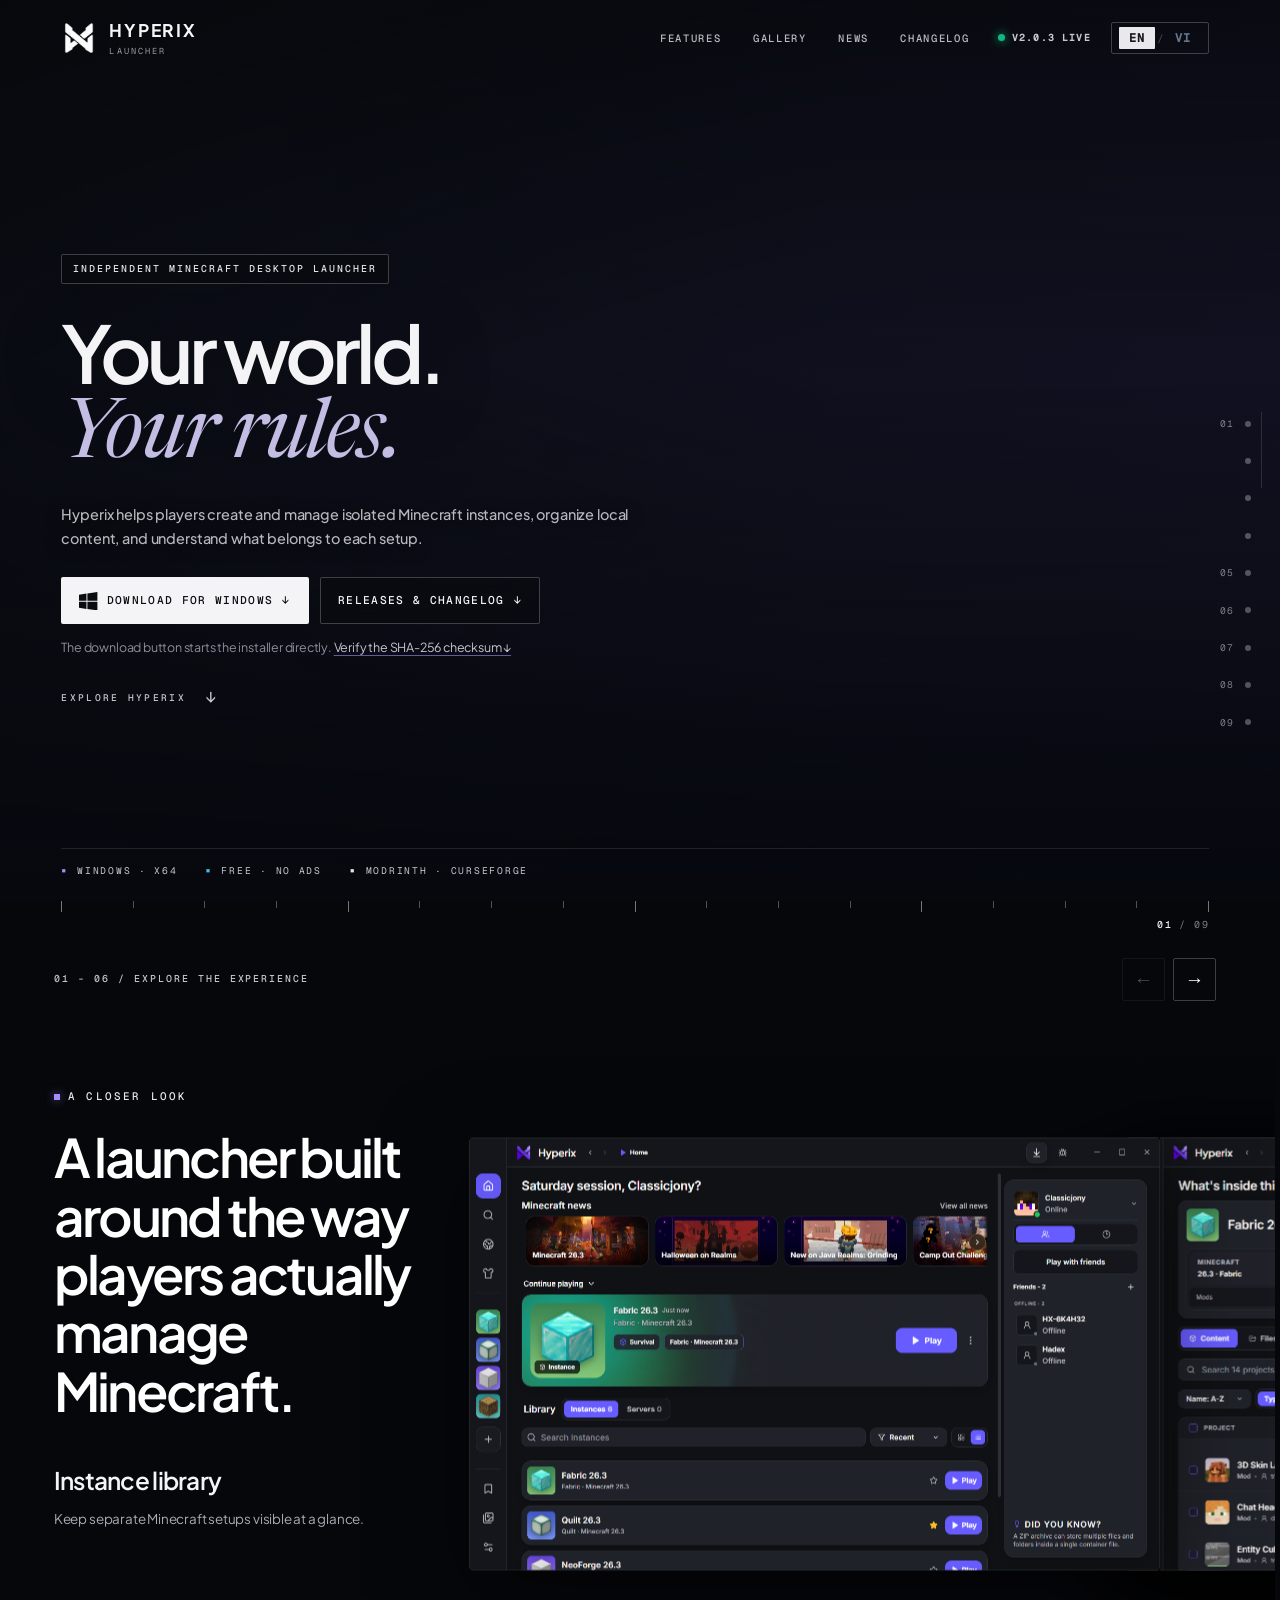
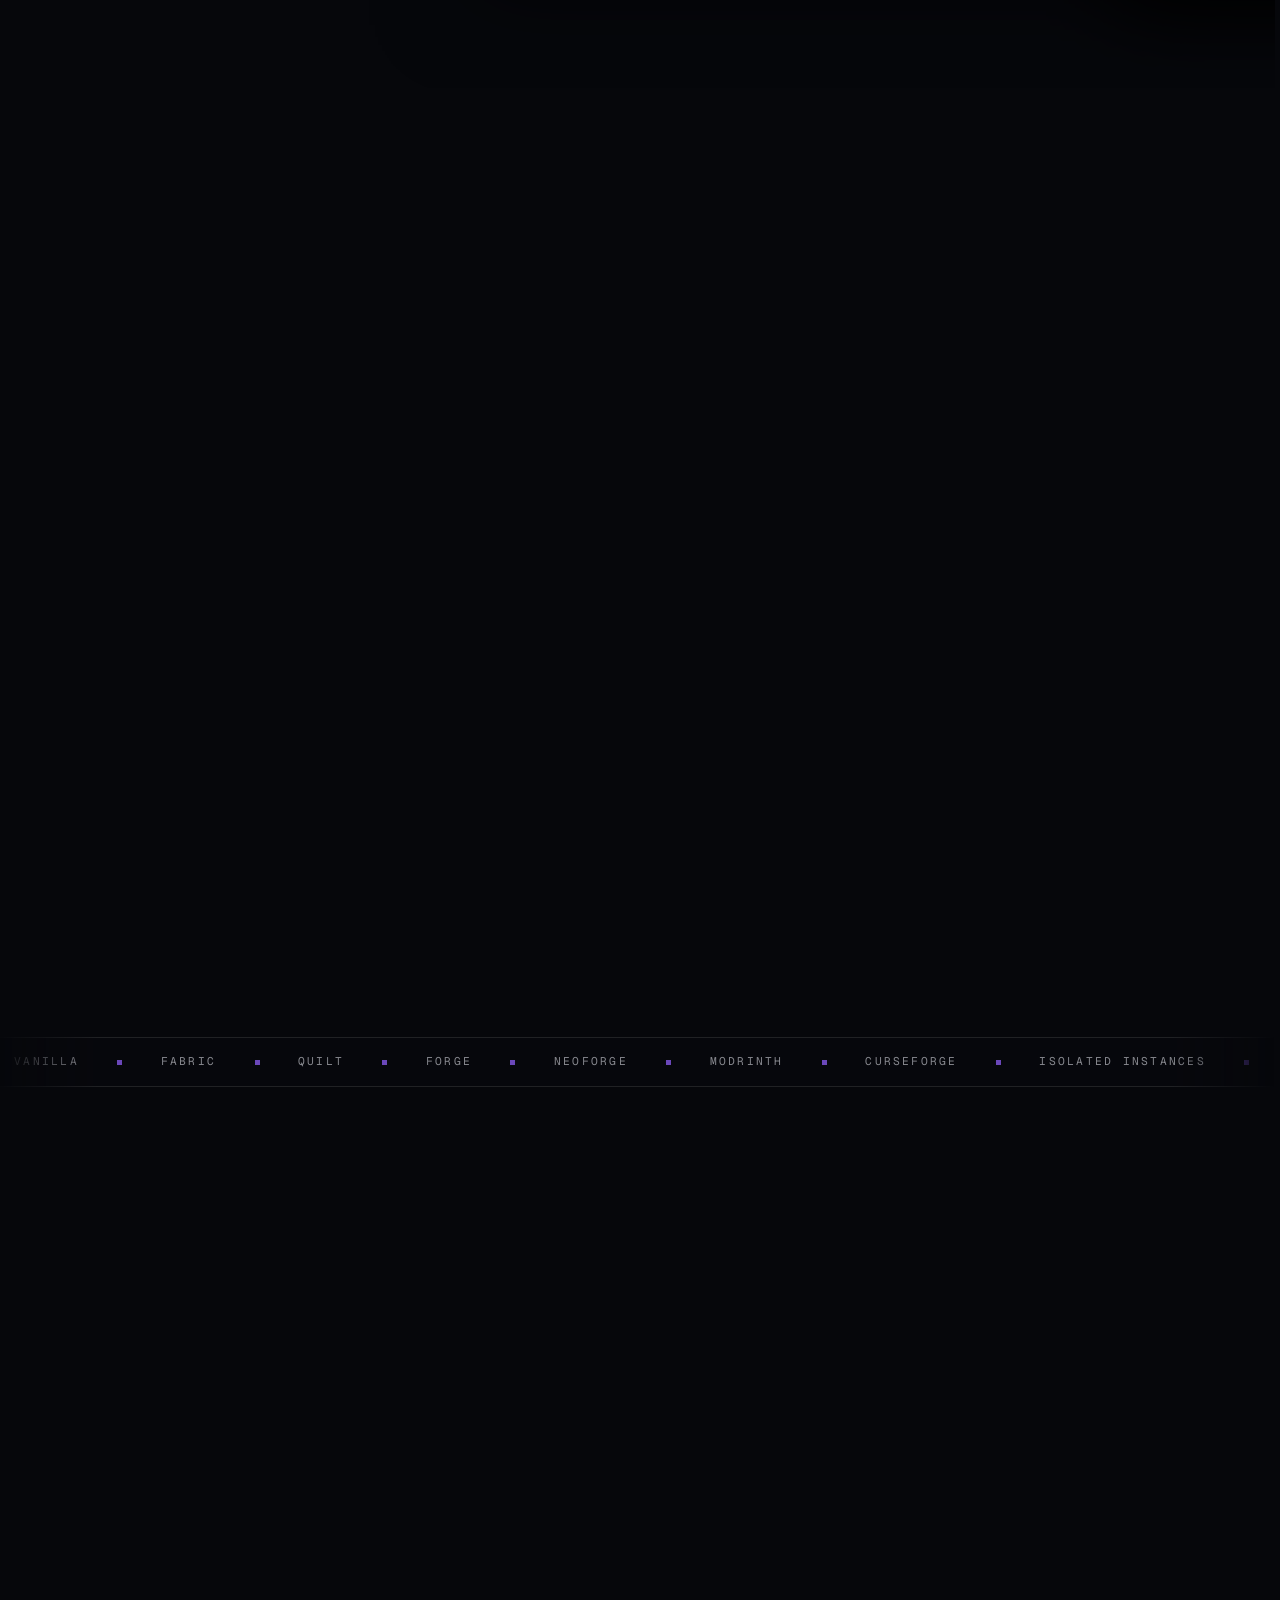
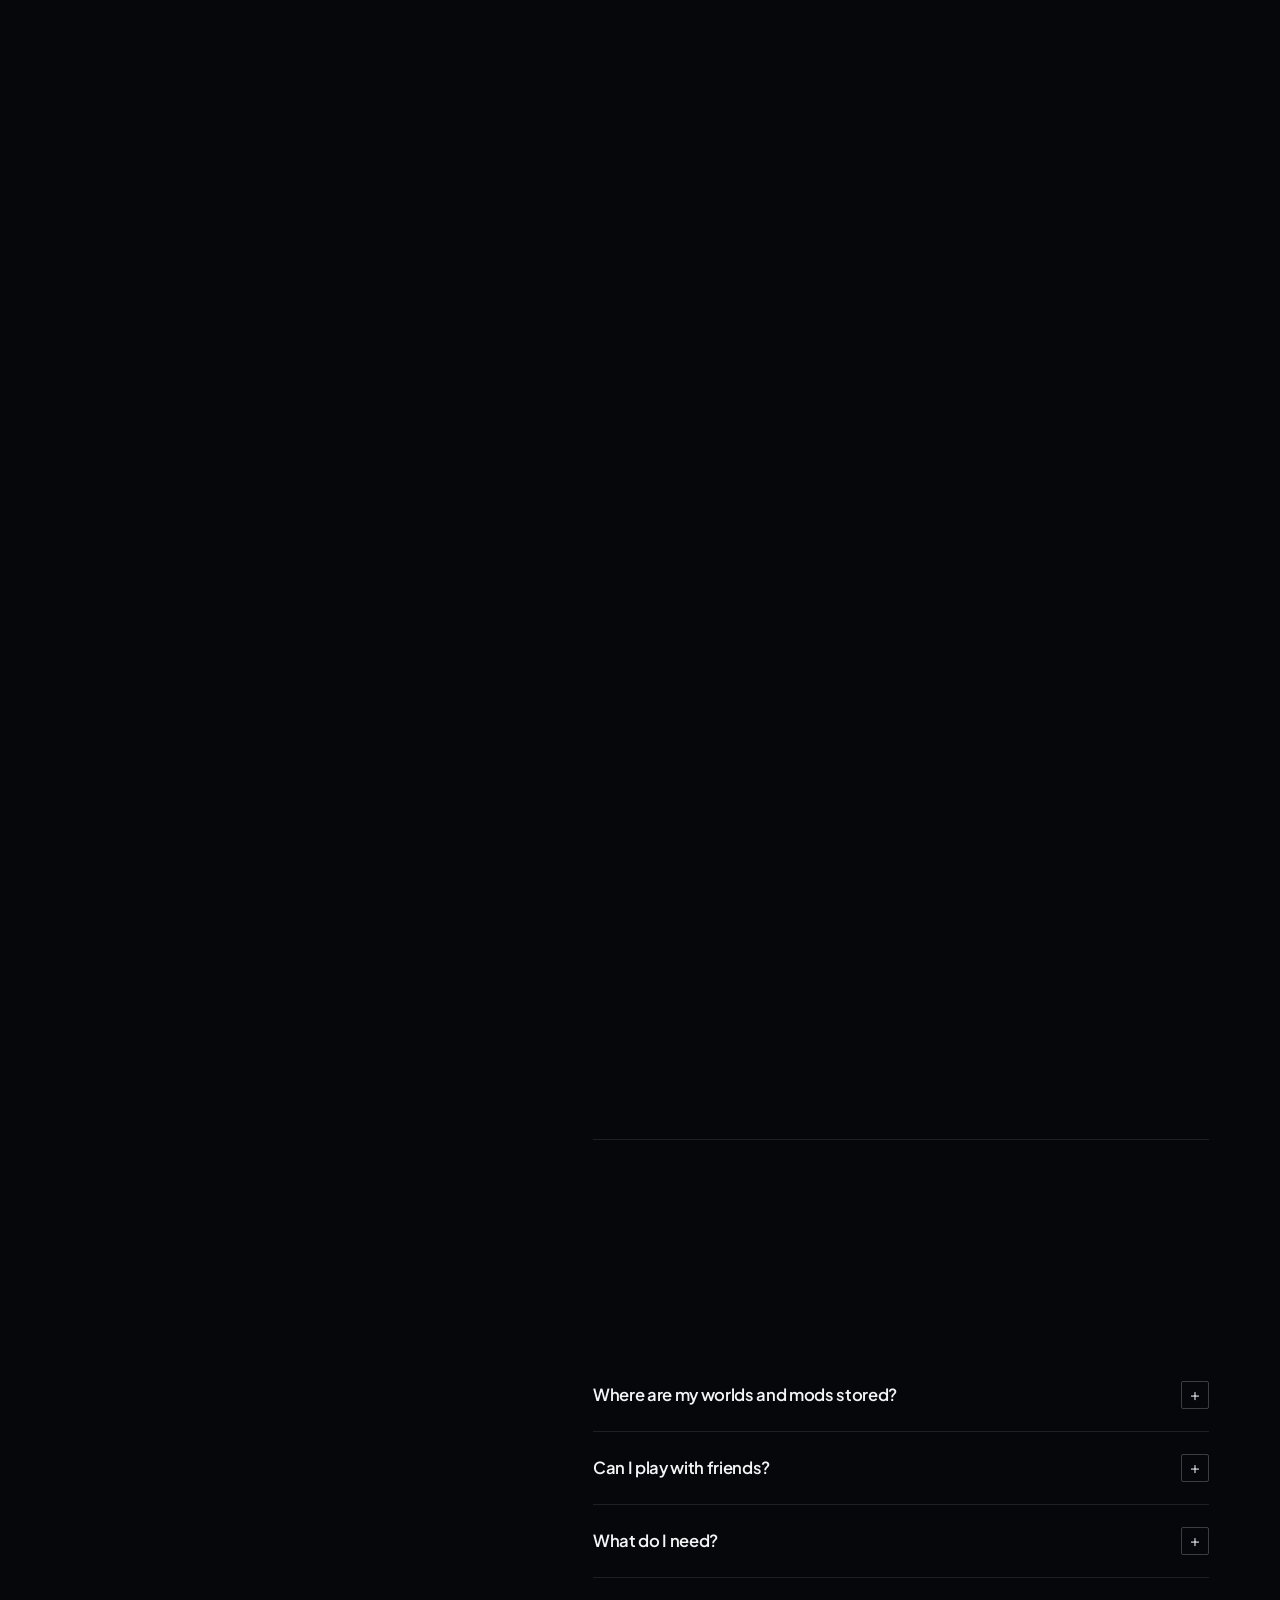
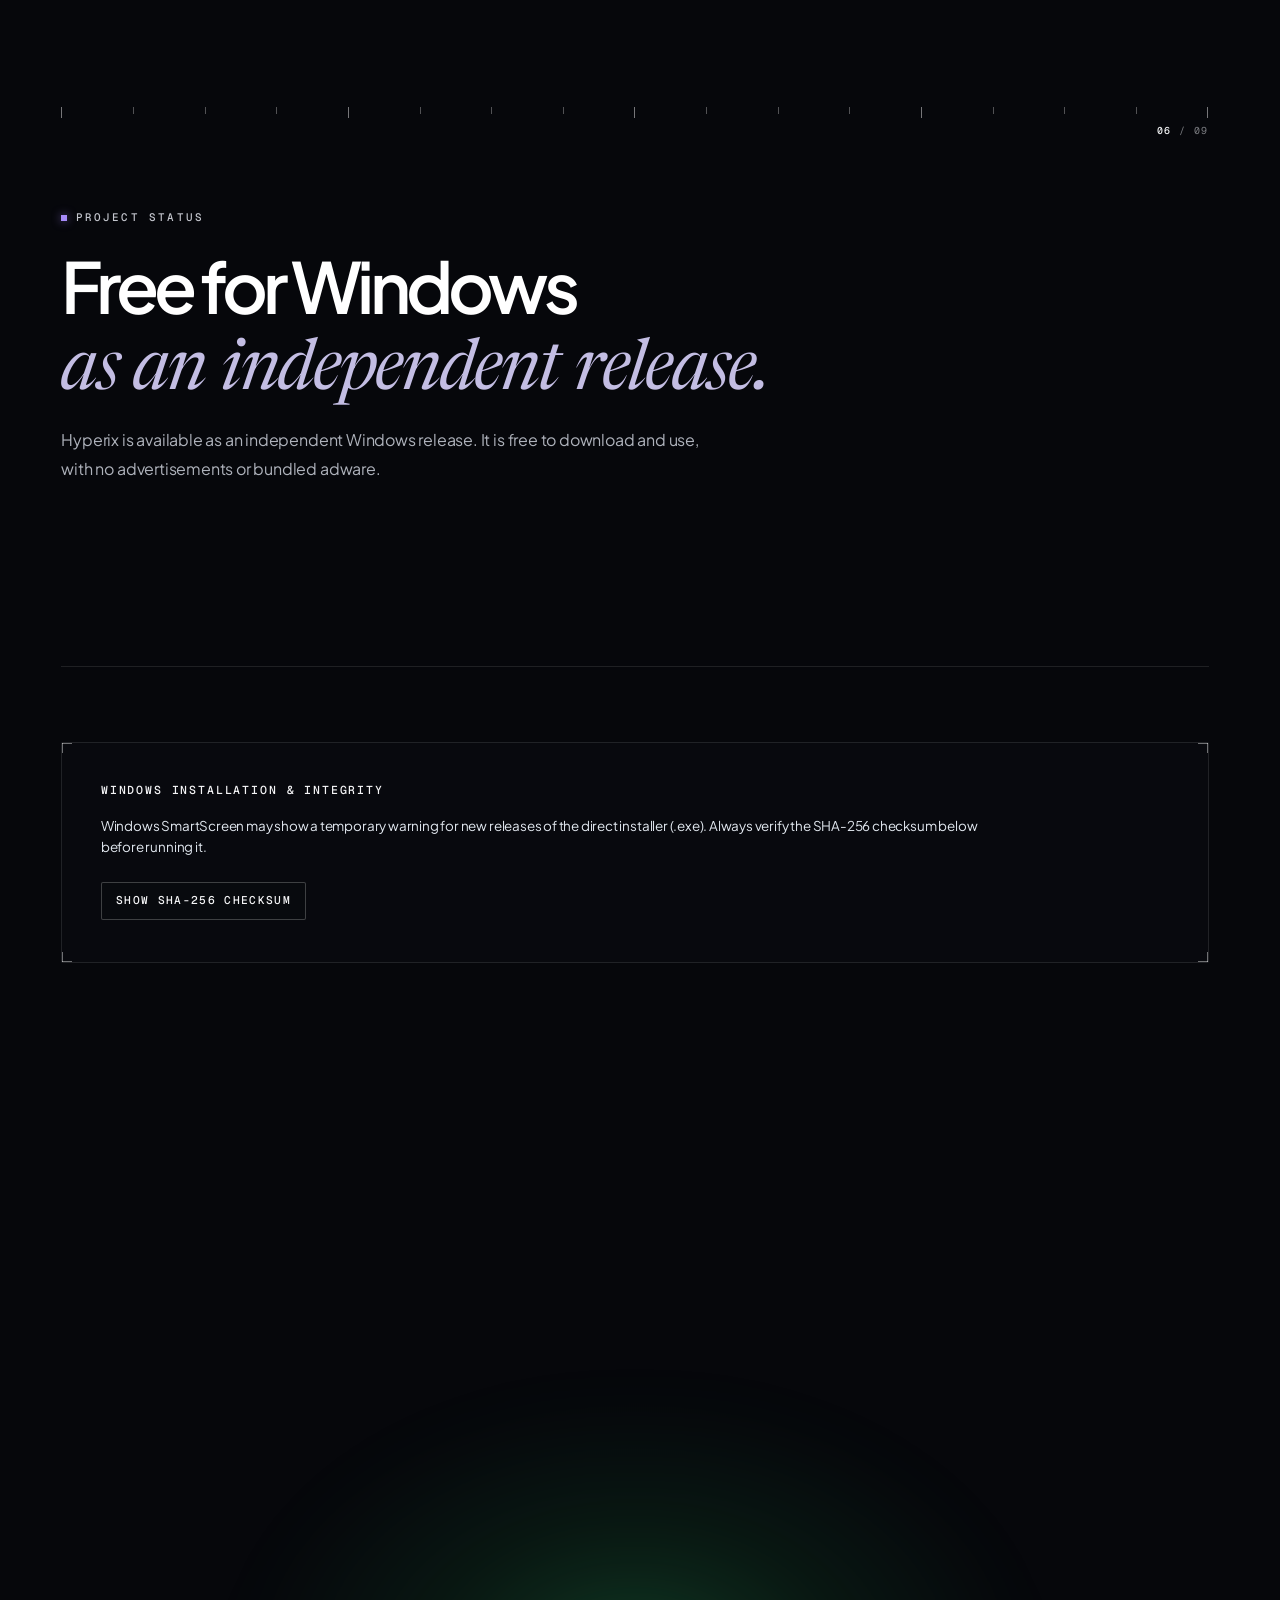
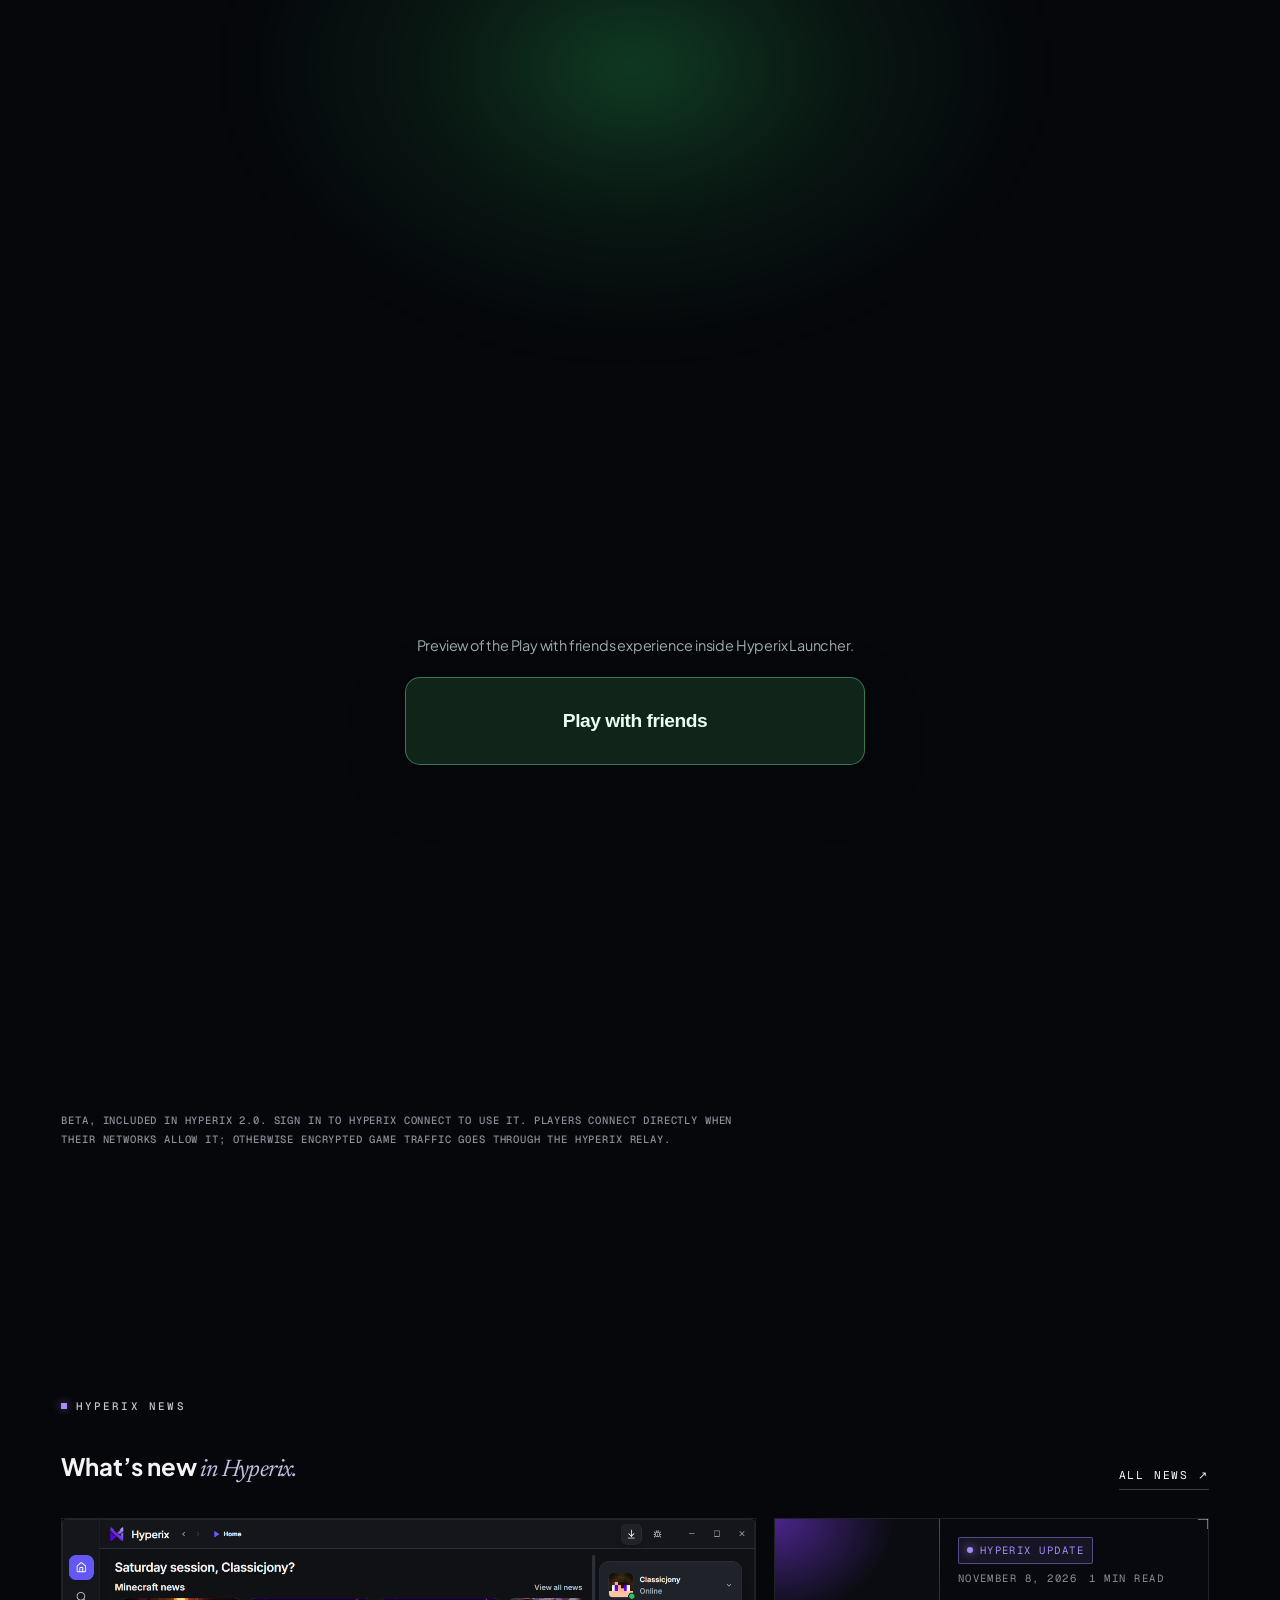
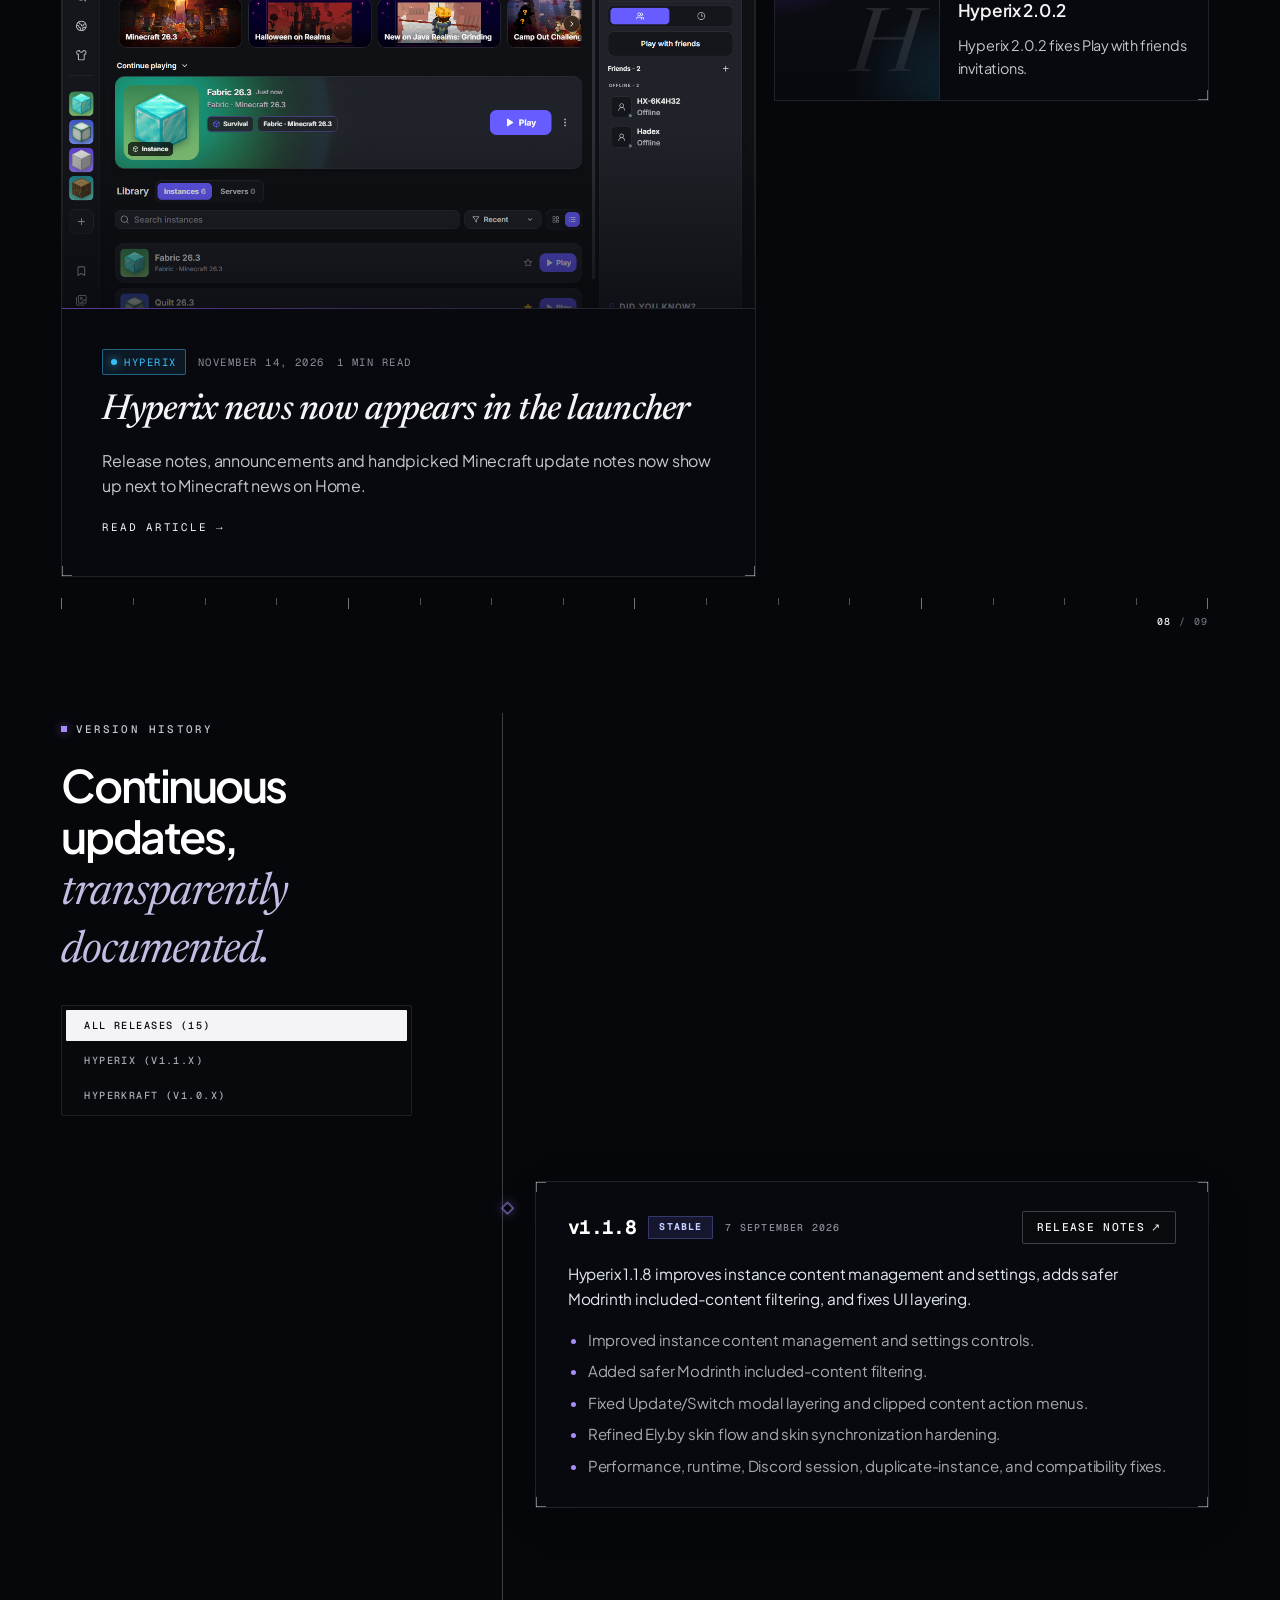
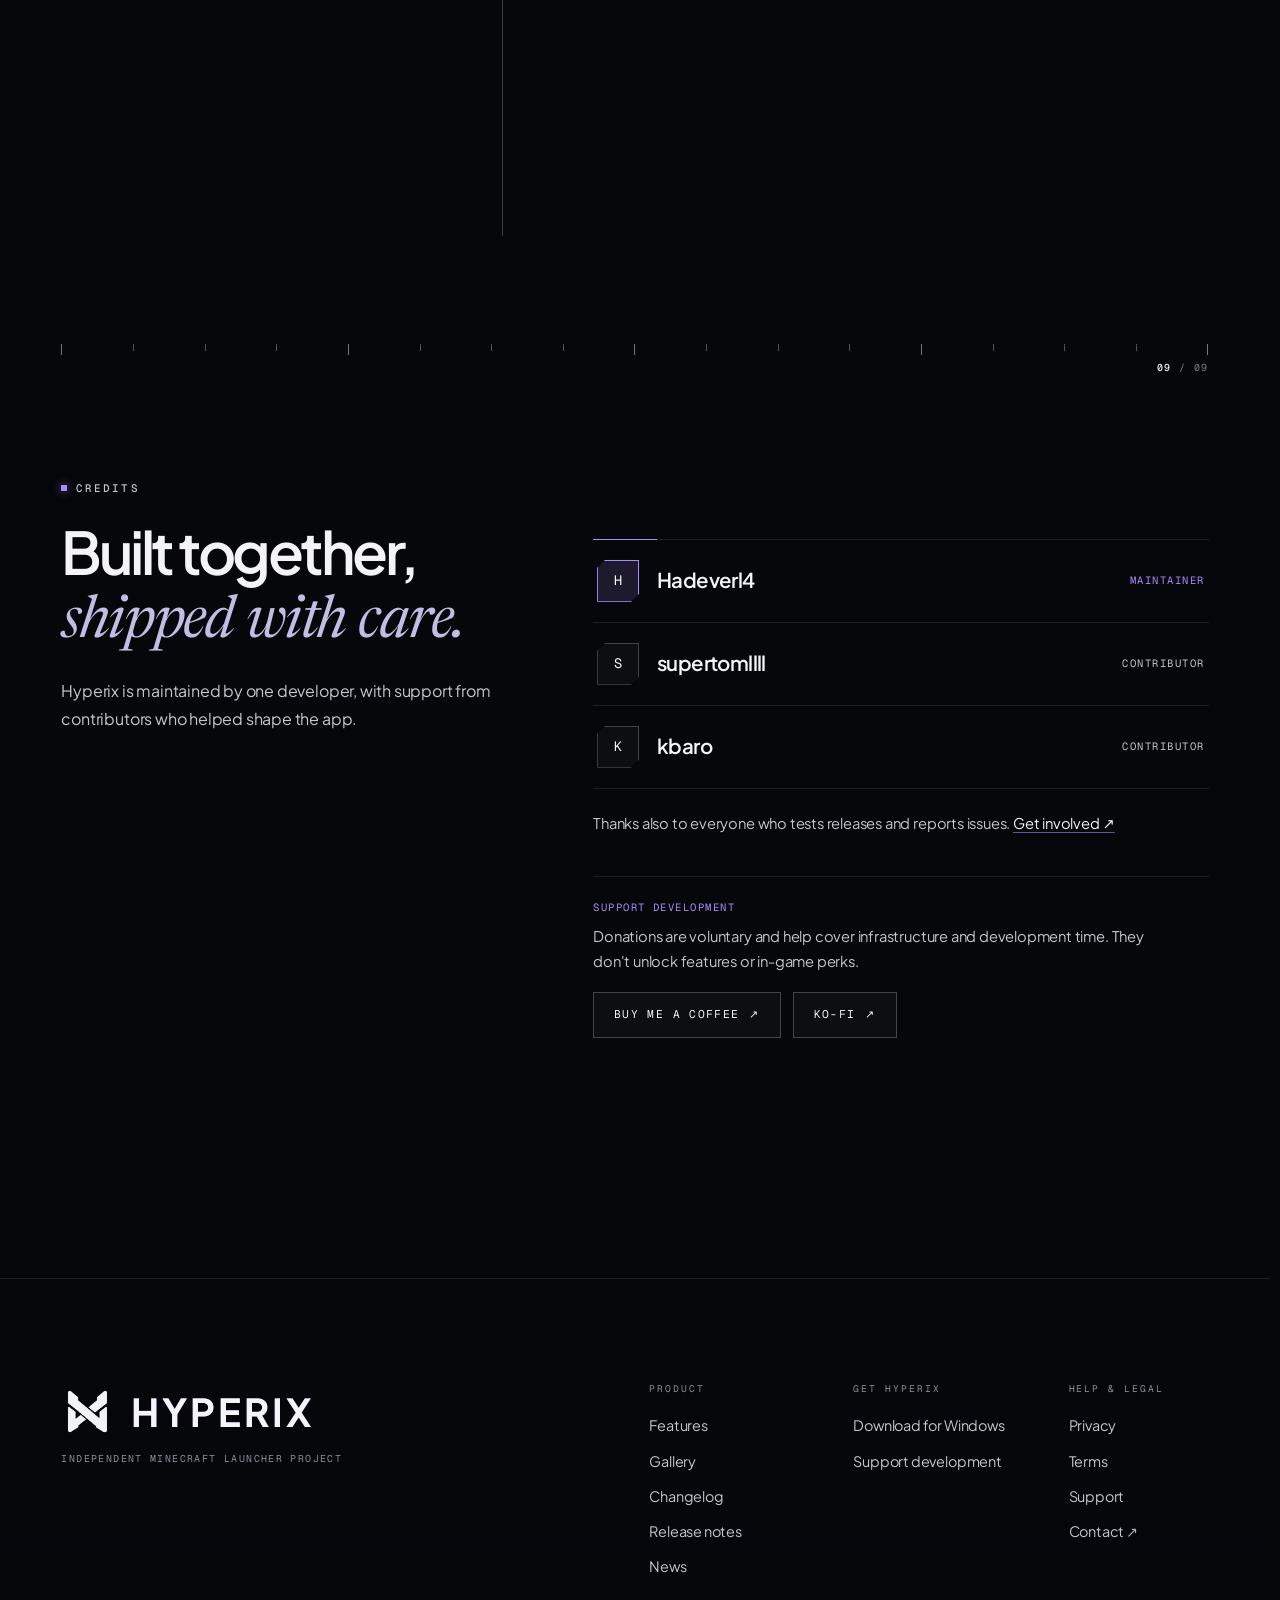
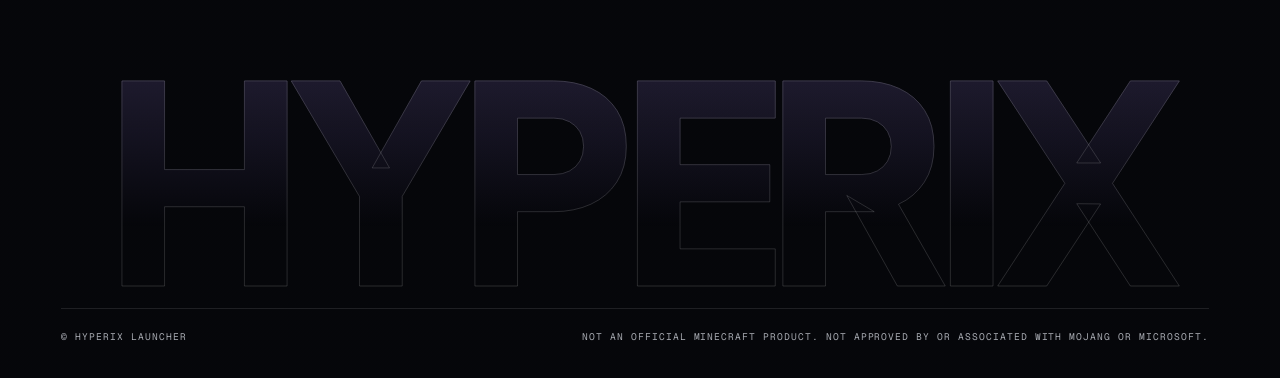
==== commit 7902727f: "deploy(pages): website from private source 3f4426b" ====
--- a/index.html
+++ b/index.html
@@ -58,7 +58,7 @@
           <a class="source-link nav-discover" href="#gallery" data-i18n="nav_gallery">Gallery</a>
           <a class="source-link nav-news" href="./news.html" data-i18n="nav_news">News</a>
           <a class="source-link" href="#changelog" data-i18n="nav_changelog">Changelog</a>
-          <span class="release-badge" id="live-version-badge"><span class="pulse-dot" aria-hidden="true"></span> <span id="live-version-text">v2.0.2 Live</span></span>
+          <span class="release-badge" id="live-version-badge"><span class="pulse-dot" aria-hidden="true"></span> <span id="live-version-text">v2.0.3 Live</span></span>
           <a class="source-link" id="nav-store-link" data-store-link hidden href="https://apps.microsoft.com/detail/9nk9fxtbt77t" target="_blank" rel="noreferrer" data-i18n="nav_store">Microsoft Store <span aria-hidden="true">↗</span></a>
           <div class="lang-switch" role="group" aria-label="Language selection">
             <button class="lang-btn" type="button" data-lang="en" aria-label="Switch to English">EN</button>
@@ -98,7 +98,7 @@
             </div>
           </a>
 
-          <a class="button primary" id="primary-download-btn" href="https://github.com/Hadeverl4/Hyperix-Releases/releases/download/v2.0.2/Hyperix-Launcher_2.0.2_x64-setup.exe">
+          <a class="button primary" id="primary-download-btn" href="https://github.com/Hadeverl4/Hyperix-Releases/releases/download/v2.0.3/Hyperix-Launcher_2.0.3_x64-setup.exe">
             <svg class="button-icon" viewBox="0 0 24 24" aria-hidden="true">
               <path d="M0 3.449L9.75 2.1v9.451H0m10.949-9.602L24 0v11.551H10.949M0 12.6h9.75V22.05L0 20.7m10.949-8.1H24V24l-13.051-1.8" />
             </svg>
@@ -322,7 +322,7 @@
         <h2 data-i18n="status_title">Free for Windows<br /><em>as an independent release.</em></h2>
         <p data-i18n="status_desc">Hyperix is available as an independent Windows release. It is free to download and use, with no advertisements or bundled adware.</p>
         <div class="editorial-cta">
-          <a id="available-windows-download" href="https://github.com/Hadeverl4/Hyperix-Releases/releases/download/v2.0.2/Hyperix-Launcher_2.0.2_x64-setup.exe">Download for Windows ↓</a>
+          <a id="available-windows-download" href="https://github.com/Hadeverl4/Hyperix-Releases/releases/download/v2.0.3/Hyperix-Launcher_2.0.3_x64-setup.exe">Download for Windows ↓</a>
           <a data-store-link hidden href="https://apps.microsoft.com/detail/9nk9fxtbt77t" target="_blank" rel="noreferrer">Microsoft Store <span aria-hidden="true">↗</span></a>
           <a href="./support.html">Support <span aria-hidden="true">↗</span></a>
         </div>
@@ -335,7 +335,7 @@
           <p data-i18n="notice_body">Windows SmartScreen may show a temporary warning for new releases of the direct installer (.exe). Always verify the SHA-256 checksum below before running it.</p>
           <button class="hash-toggle" type="button" id="hash-toggle" aria-expanded="false" aria-controls="hash-container" data-i18n="hash_show">Show SHA-256 checksum</button>
           <div class="hash-container" id="hash-container" hidden>
-            <code id="sha256-code">v2.0.2 SHA-256: 87fee603db8c0964c357bde2e041800ea045e822e52ae39bd6f8ba6205d2cf6c</code>
+            <code id="sha256-code">v2.0.3 SHA-256: 45a2d3bcc2c3d625414c794a0fffc91d9f454e66b387462e144c214f1273ead5</code>
             <button class="copy-hash-btn" type="button" id="copy-hash-btn" aria-label="Copy SHA-256 checksum" data-i18n="copy_btn">Copy</button>
           </div>
         </aside>
@@ -1403,7 +1403,7 @@
         const badgeText = document.getElementById('live-version-text');
         if (badgeText) {
           const tagMatch = badgeText.textContent.match(/v\d+\.\d+\.\d+/);
-          const tag = tagMatch ? tagMatch[0] : 'v2.0.2';
+          const tag = tagMatch ? tagMatch[0] : 'v2.0.3';
           badgeText.textContent = `${tag} ${translations[lang].rel_live_suffix}`;
         }
       }
@@ -1416,8 +1416,8 @@
         });
       });
 
-      // Current SHA-256 Hash for latest release (v2.0.2)
-      let currentSha256 = '87fee603db8c0964c357bde2e041800ea045e822e52ae39bd6f8ba6205d2cf6c';
+      // Current SHA-256 Hash for latest release (v2.0.3)
+      let currentSha256 = '45a2d3bcc2c3d625414c794a0fffc91d9f454e66b387462e144c214f1273ead5';
 
       // Copy SHA-256 Hash
       const copyBtn = document.getElementById('copy-hash-btn');
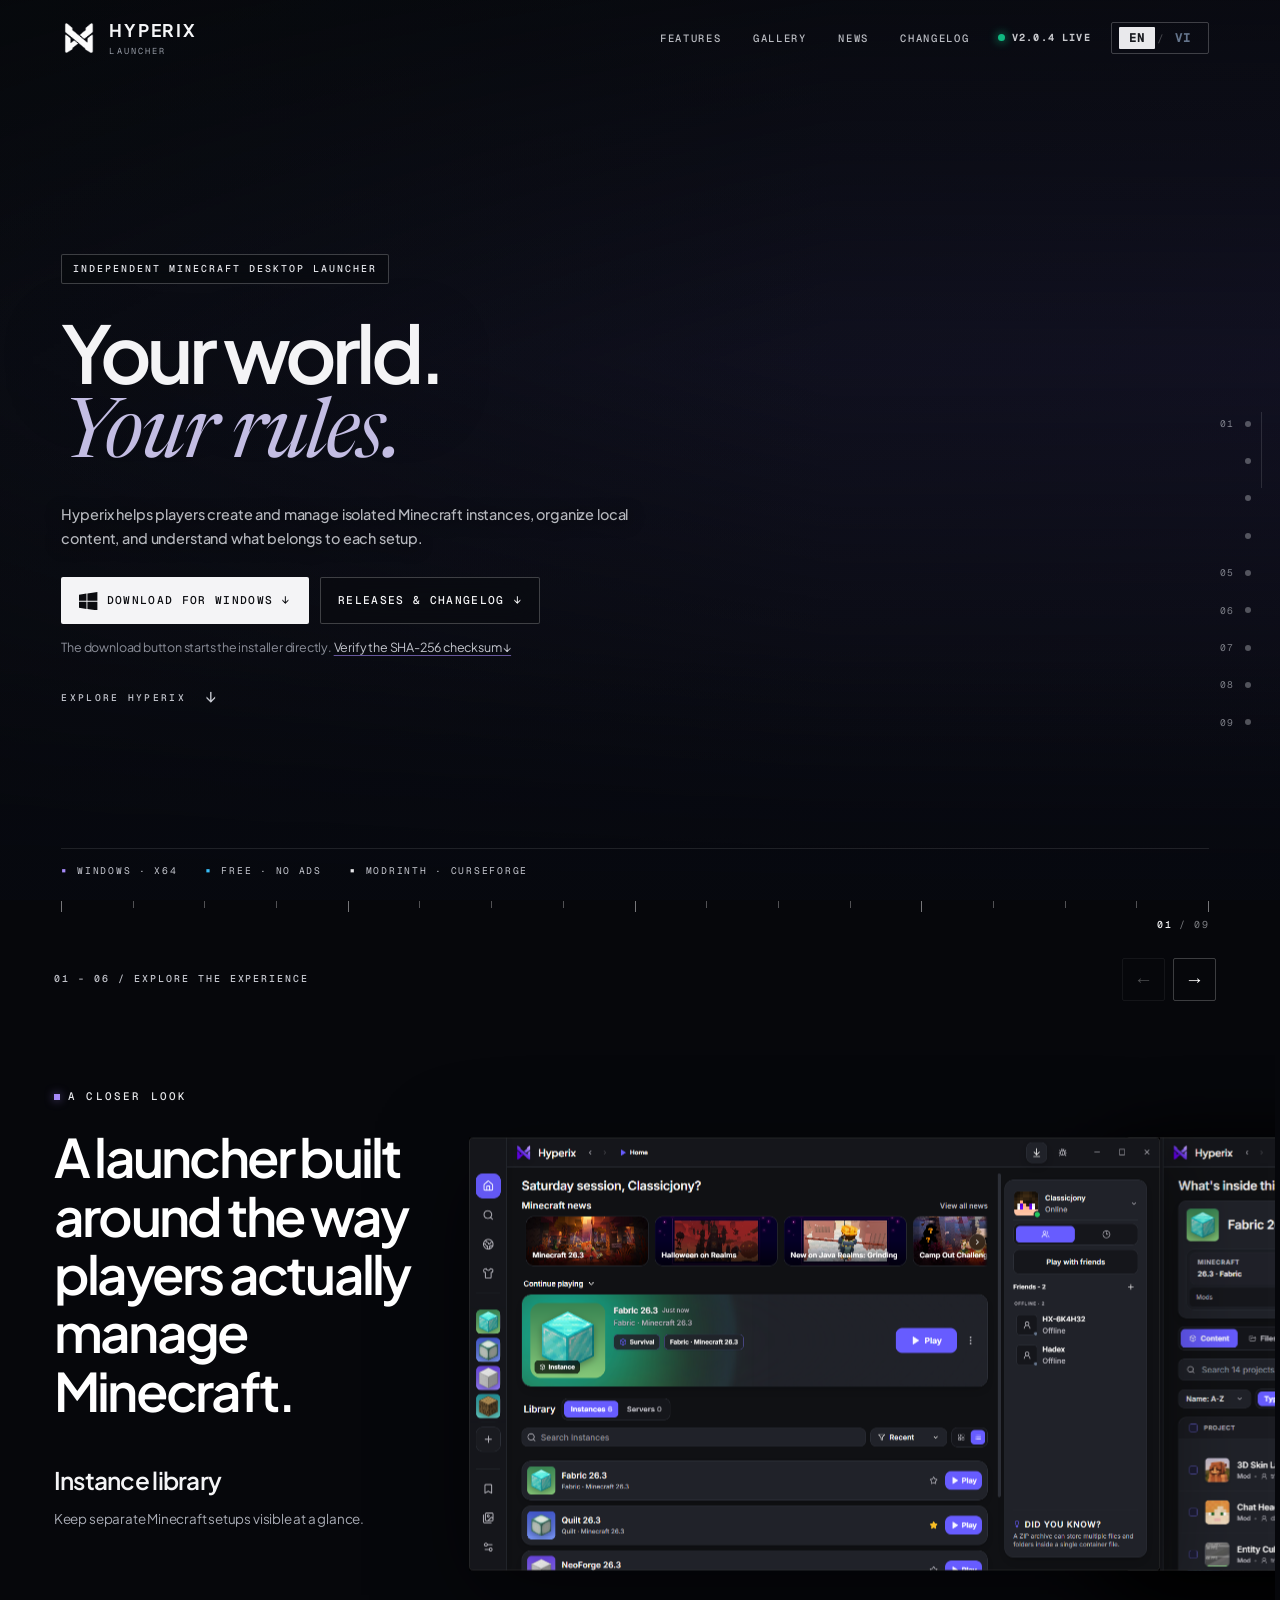
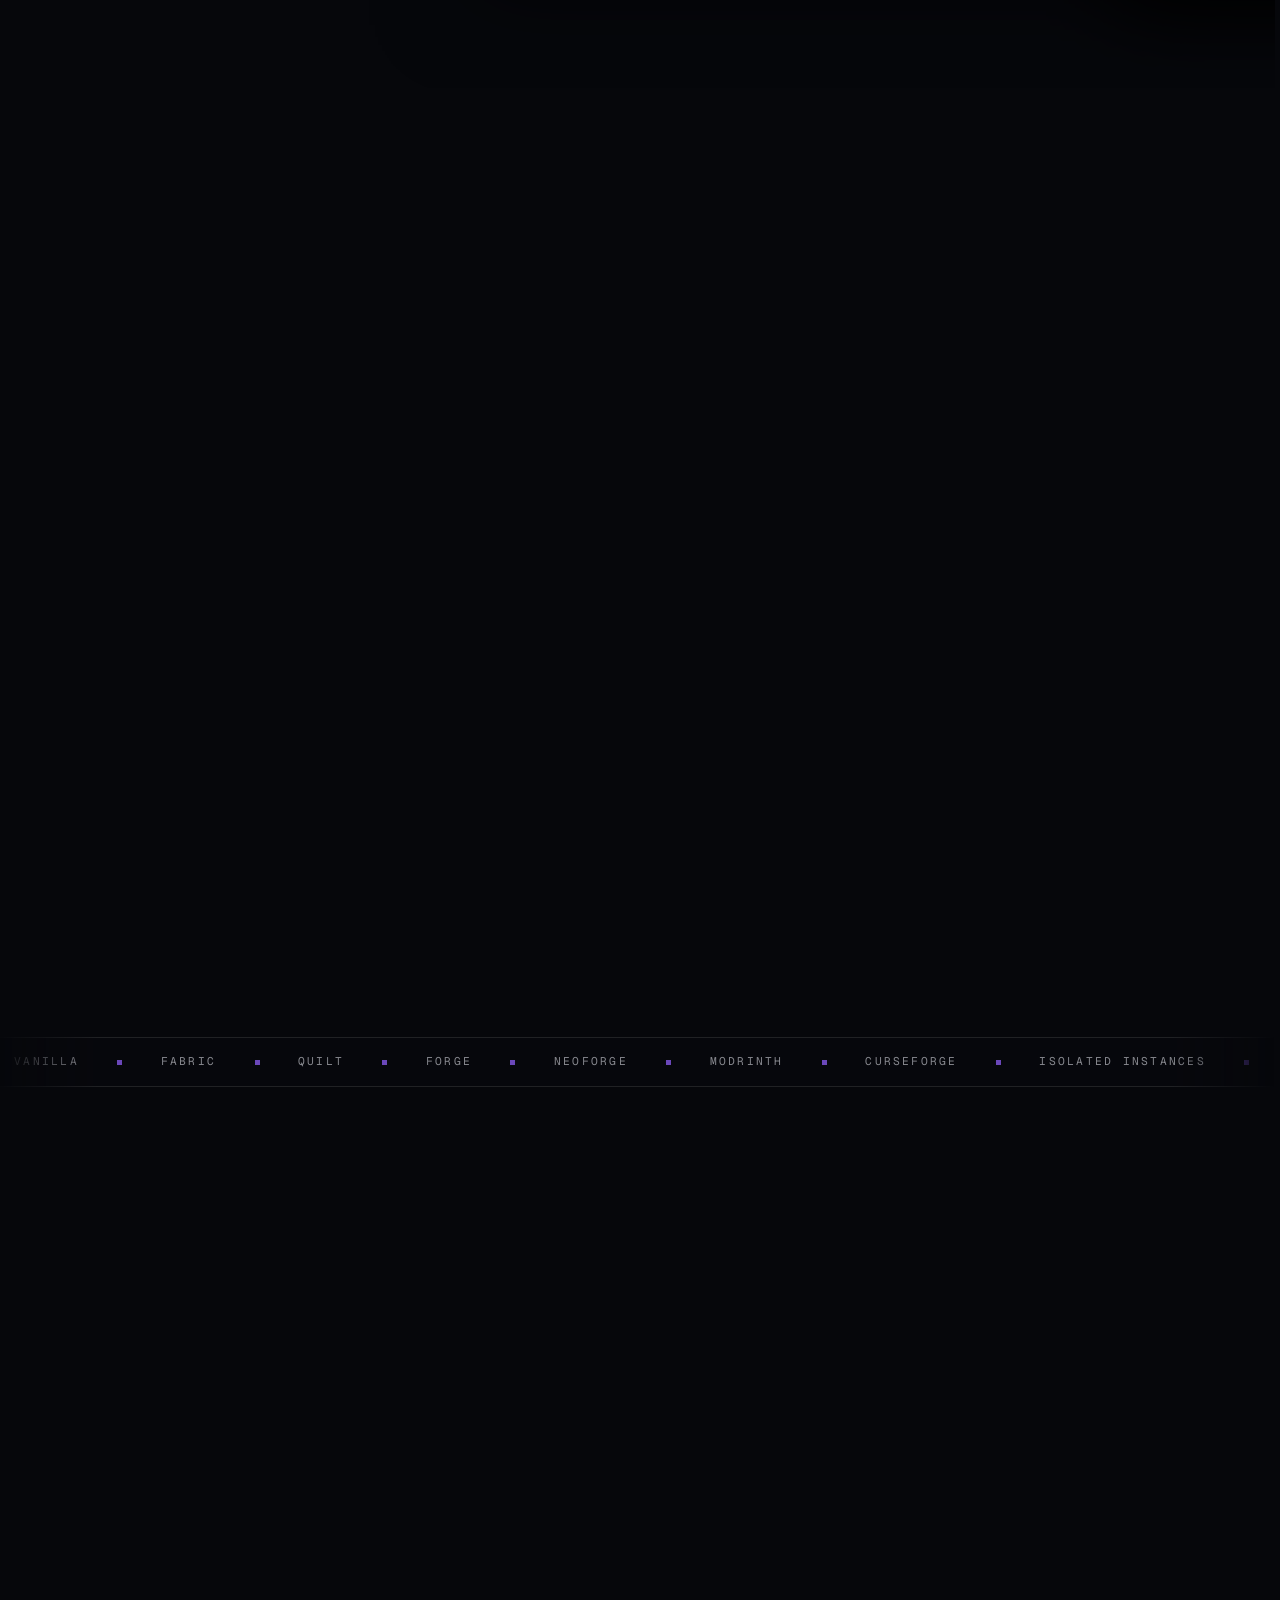
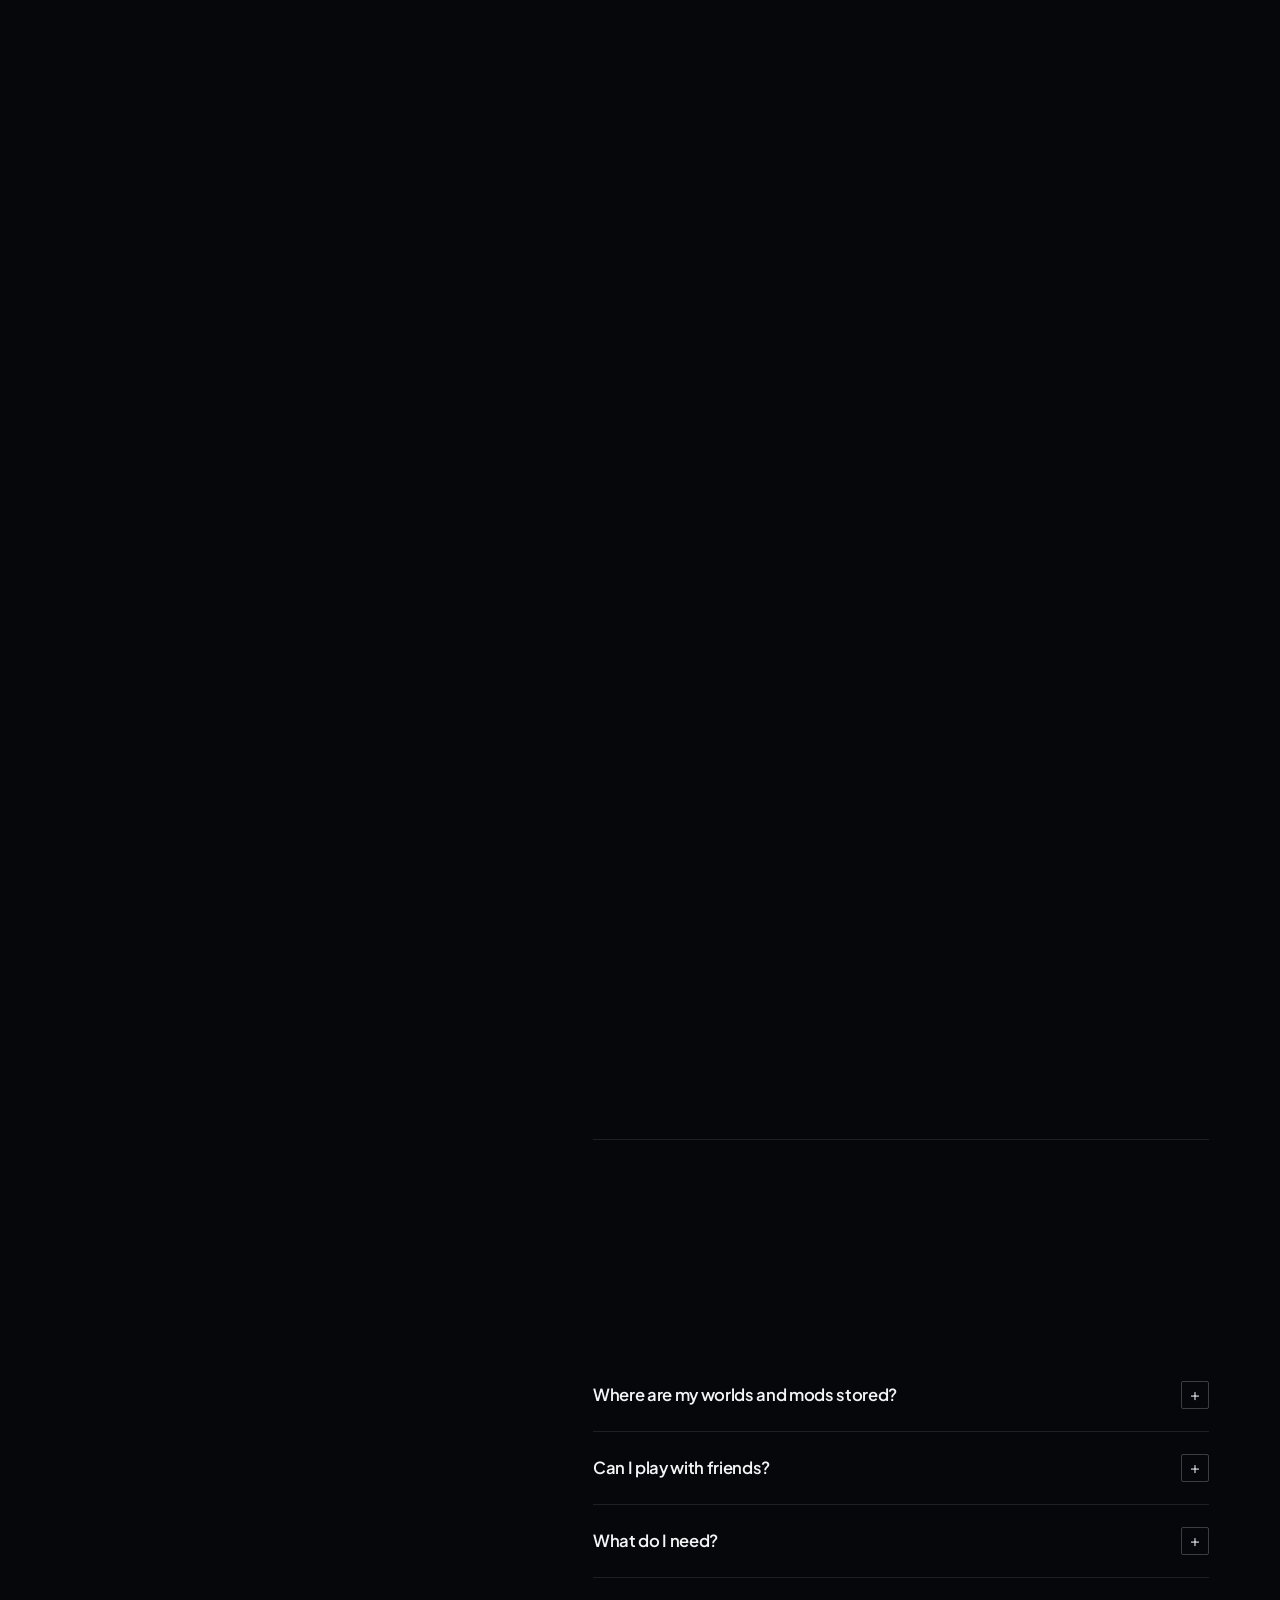
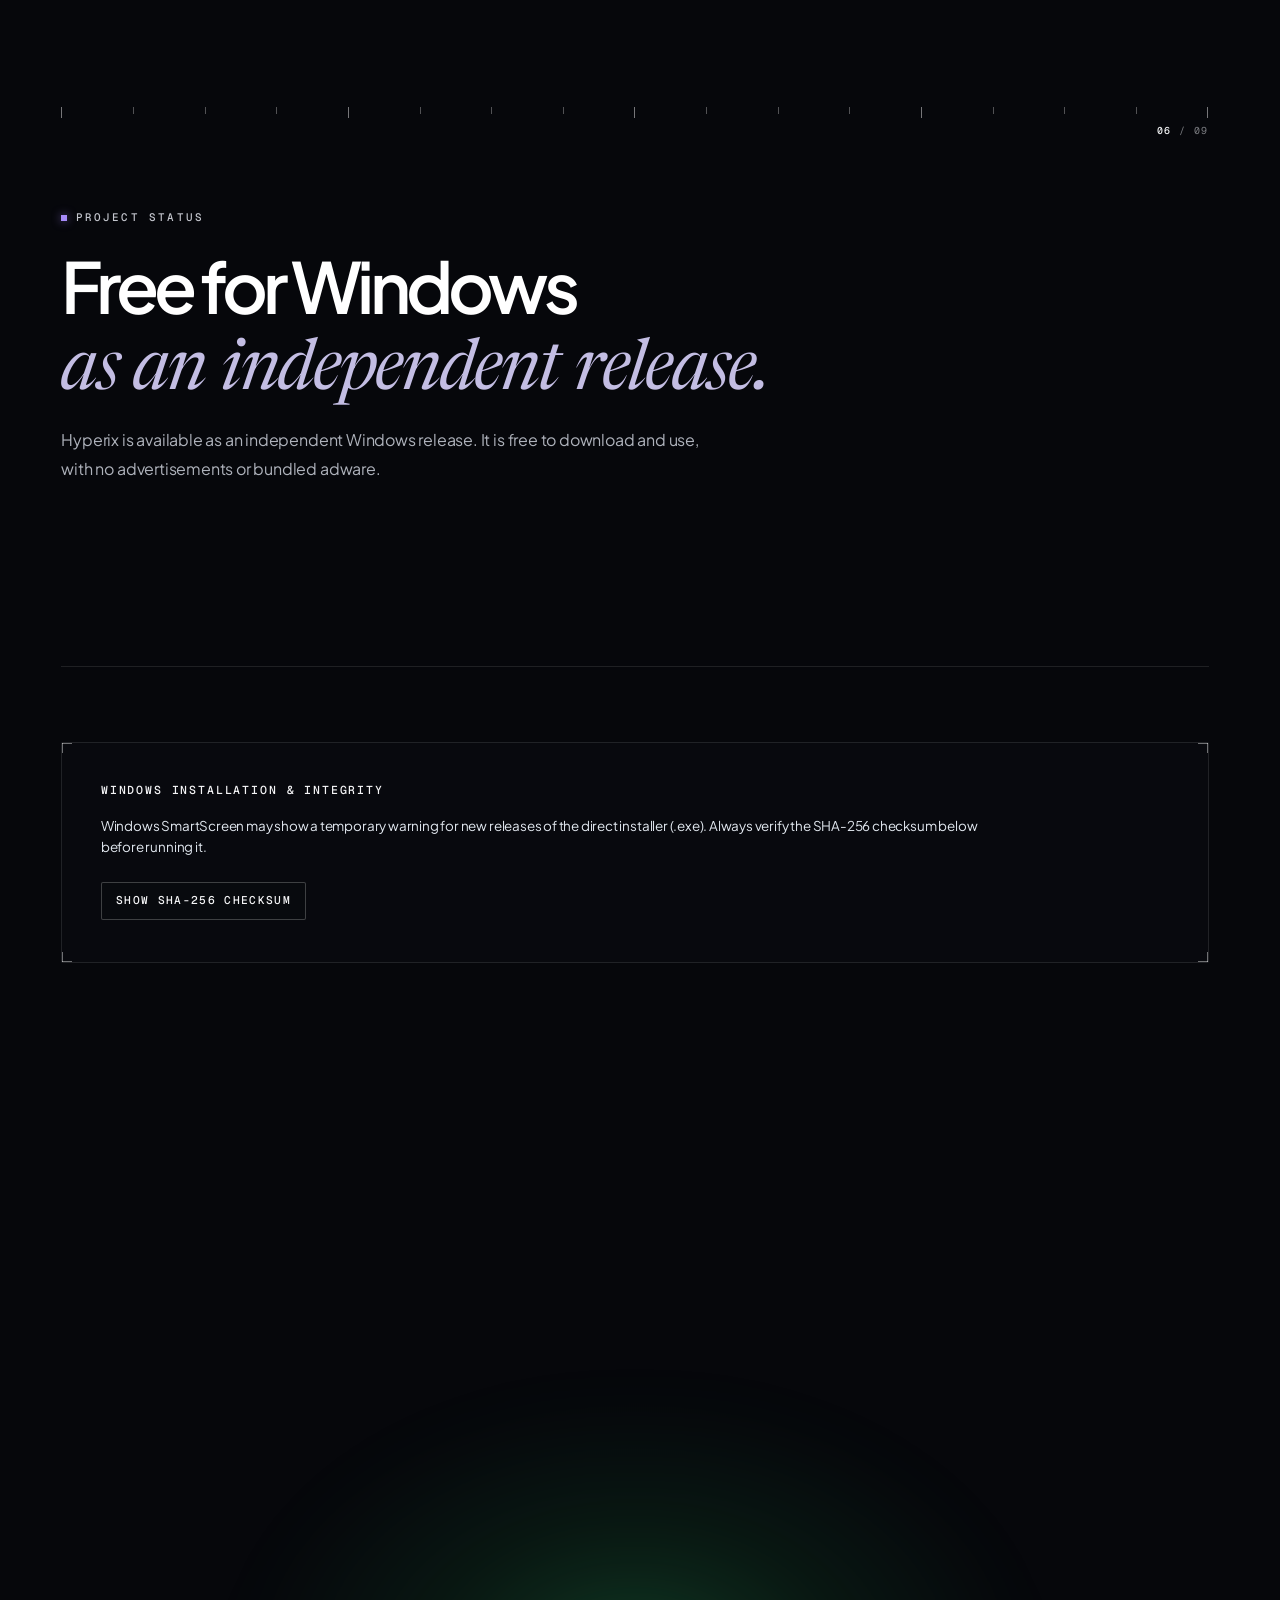
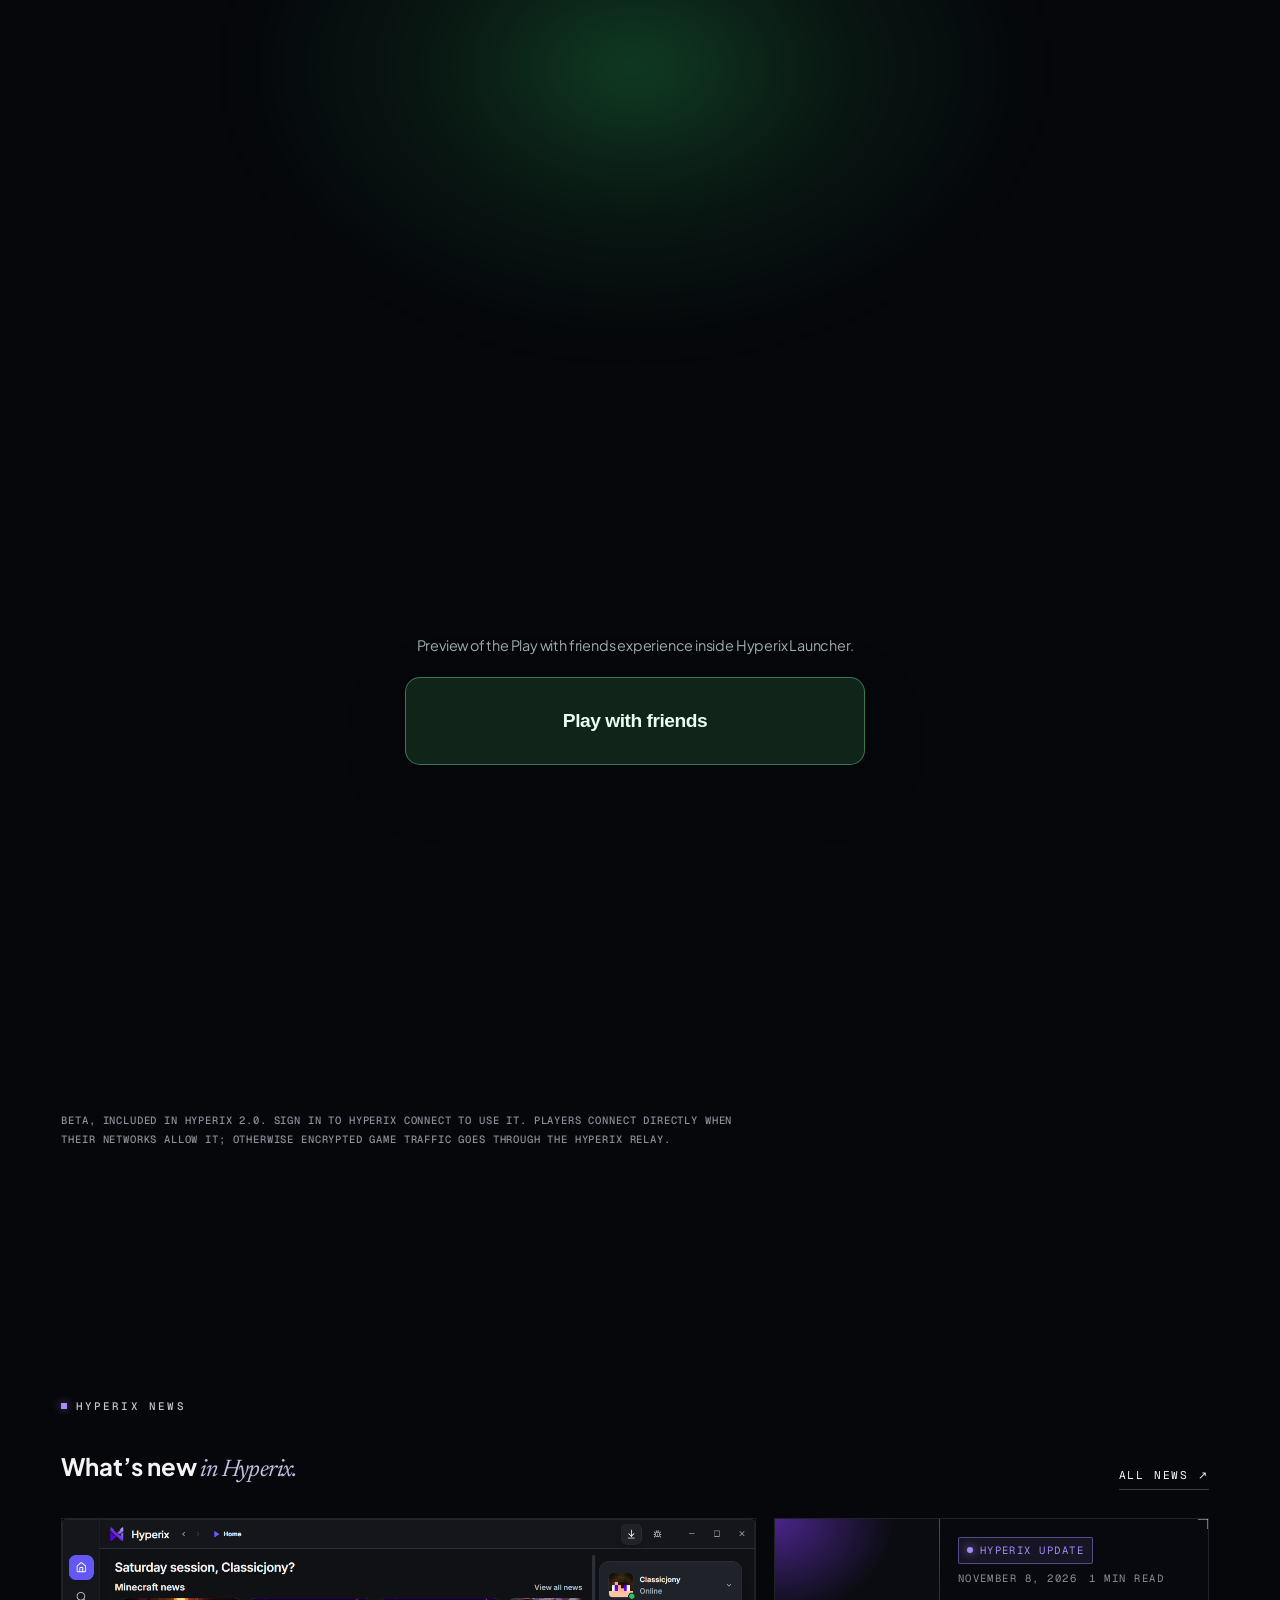
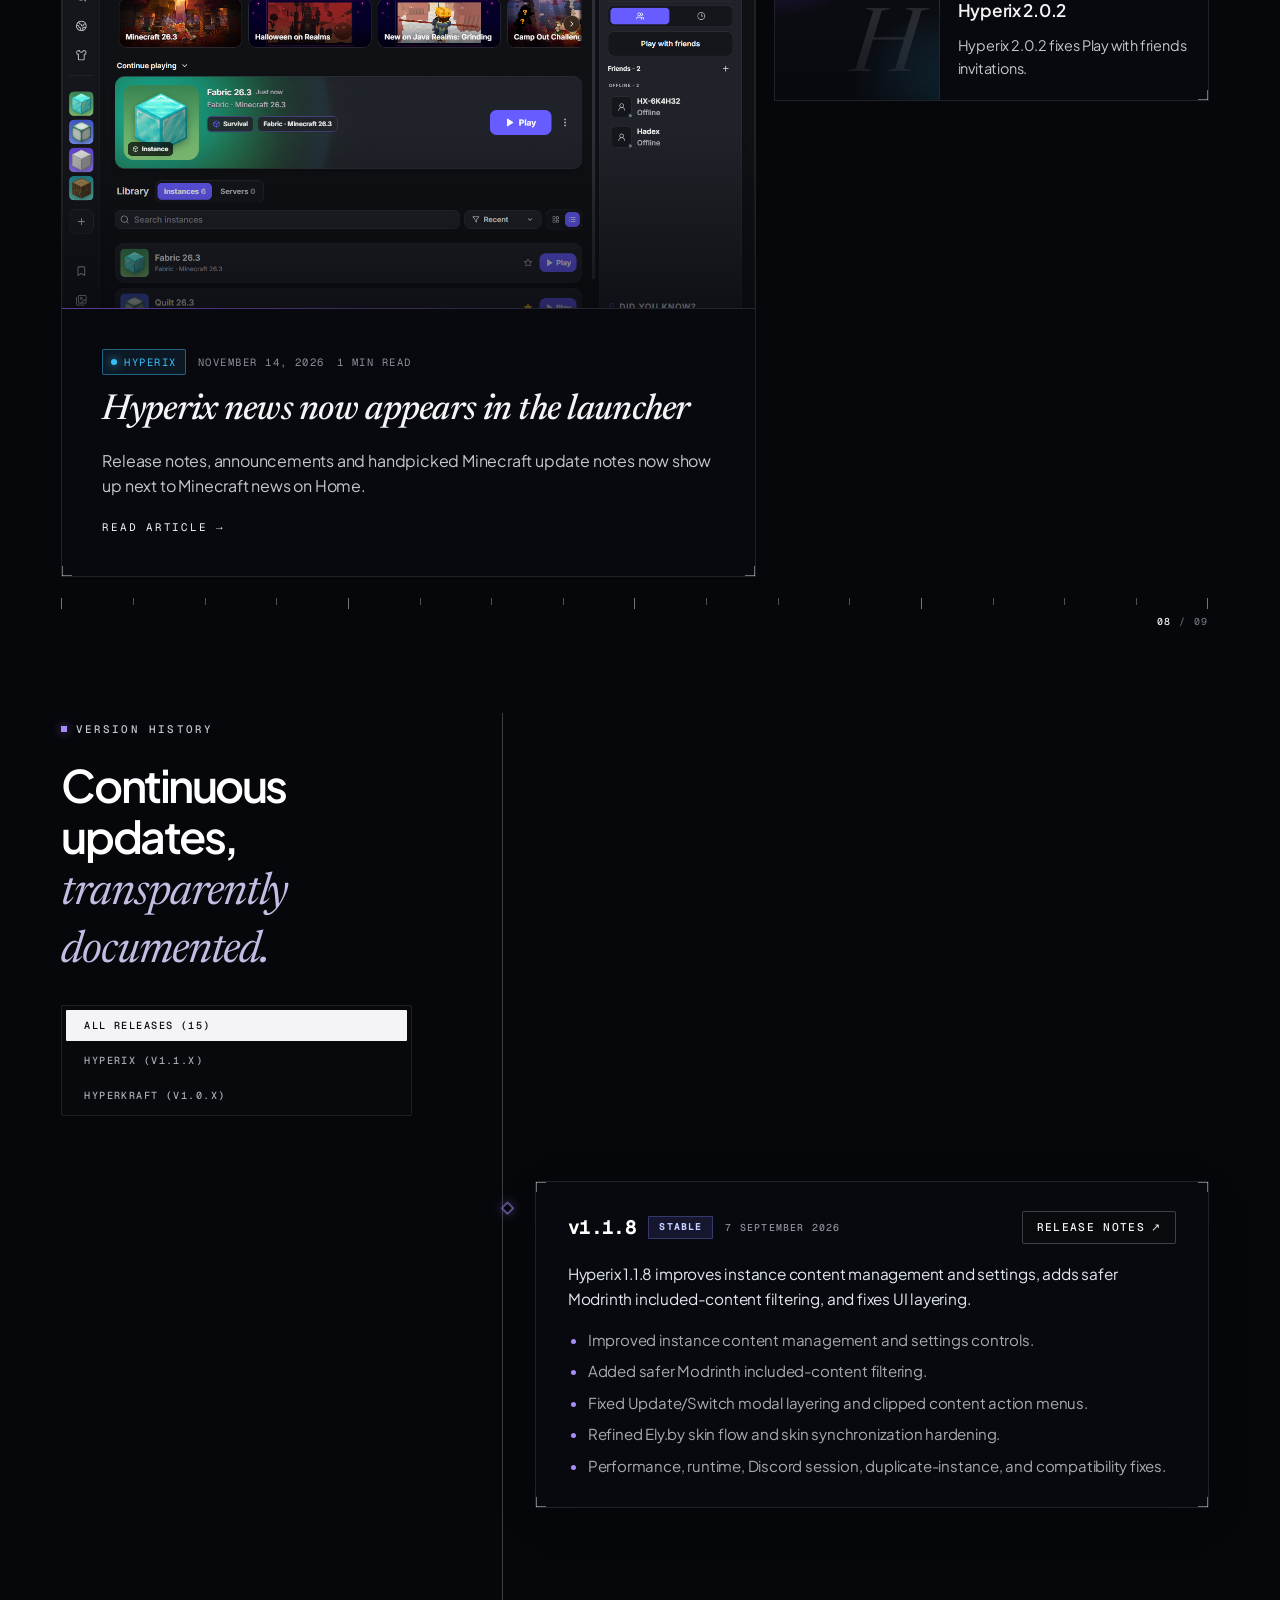
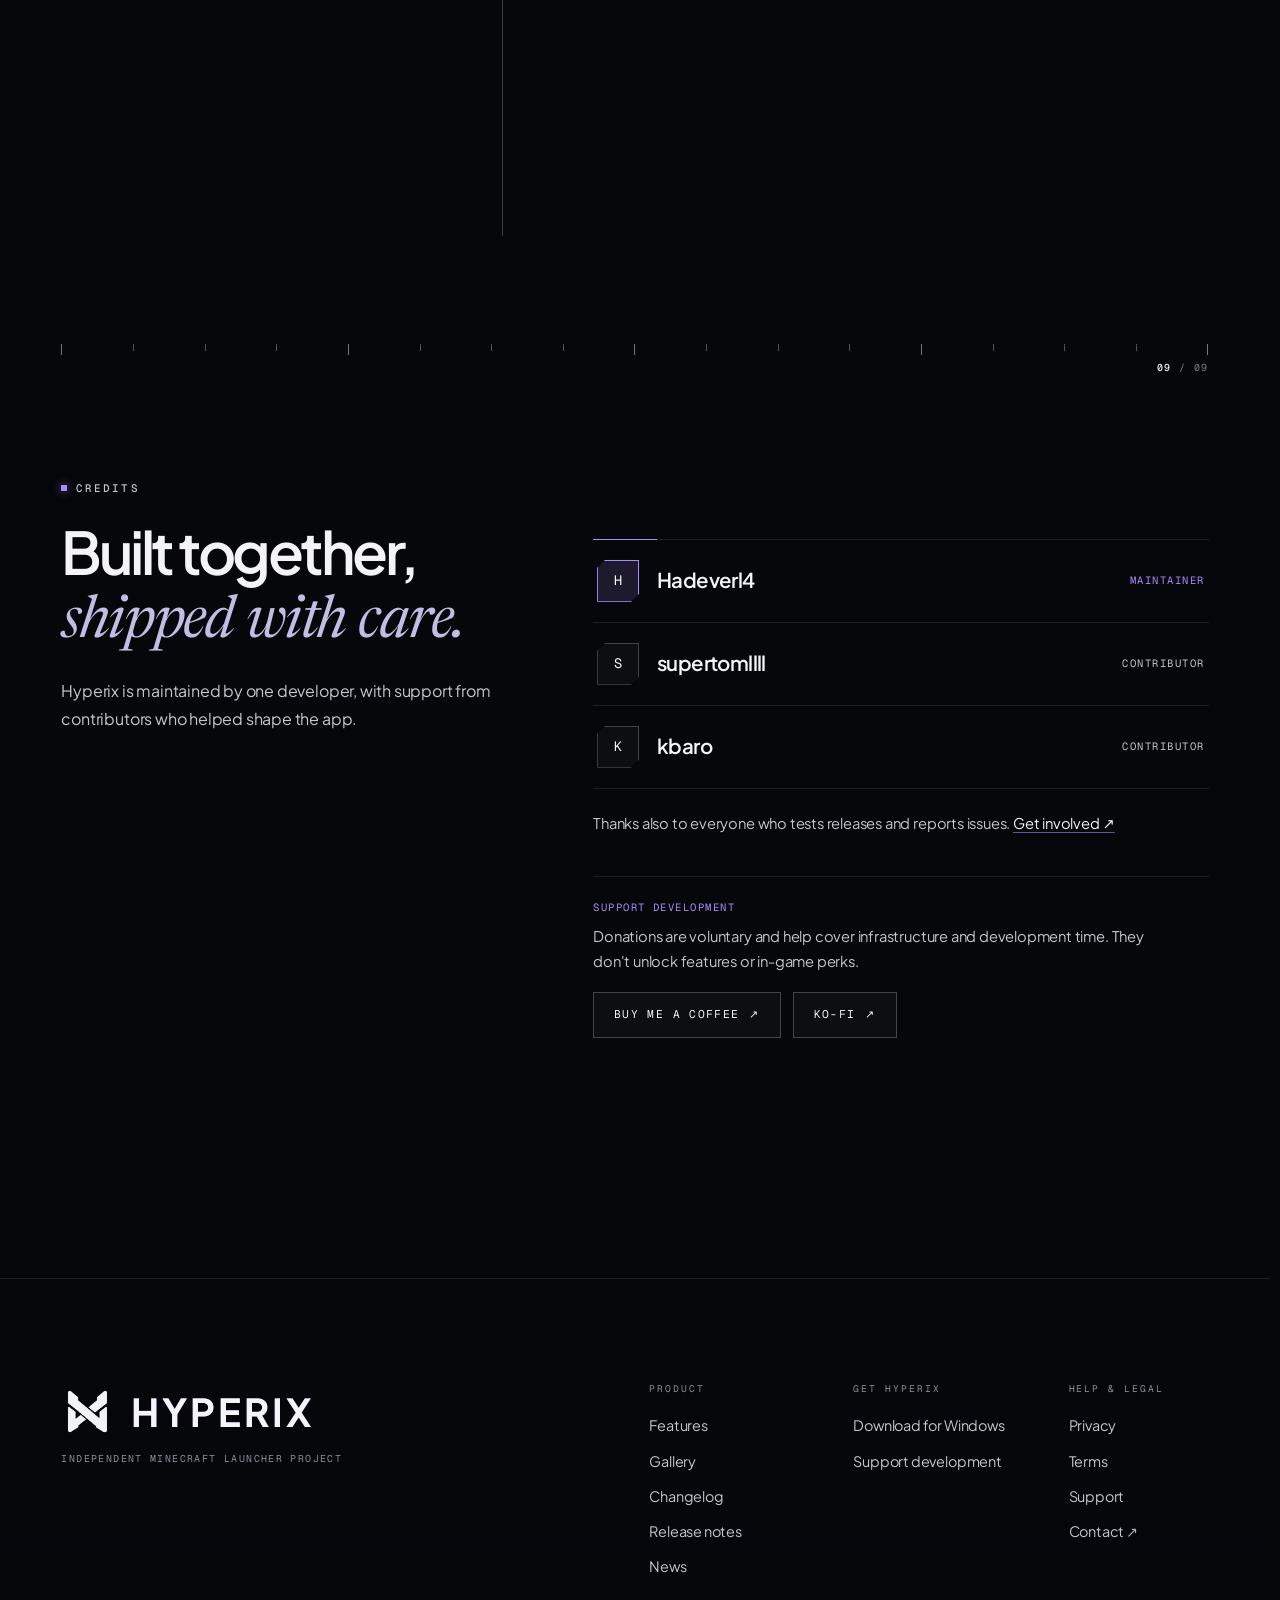
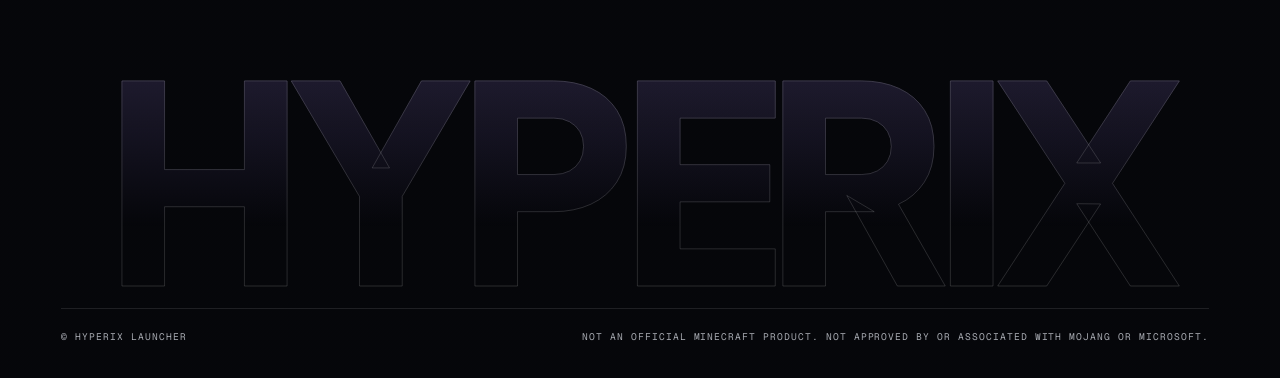
==== commit c6d8adf0: "deploy(pages): website from private source 7ecee64" ====
--- a/index.html
+++ b/index.html
@@ -58,7 +58,7 @@
           <a class="source-link nav-discover" href="#gallery" data-i18n="nav_gallery">Gallery</a>
           <a class="source-link nav-news" href="./news.html" data-i18n="nav_news">News</a>
           <a class="source-link" href="#changelog" data-i18n="nav_changelog">Changelog</a>
-          <span class="release-badge" id="live-version-badge"><span class="pulse-dot" aria-hidden="true"></span> <span id="live-version-text">v2.0.3 Live</span></span>
+          <span class="release-badge" id="live-version-badge"><span class="pulse-dot" aria-hidden="true"></span> <span id="live-version-text">v2.0.4 Live</span></span>
           <a class="source-link" id="nav-store-link" data-store-link hidden href="https://apps.microsoft.com/detail/9nk9fxtbt77t" target="_blank" rel="noreferrer" data-i18n="nav_store">Microsoft Store <span aria-hidden="true">↗</span></a>
           <div class="lang-switch" role="group" aria-label="Language selection">
             <button class="lang-btn" type="button" data-lang="en" aria-label="Switch to English">EN</button>
@@ -98,7 +98,7 @@
             </div>
           </a>
 
-          <a class="button primary" id="primary-download-btn" href="https://github.com/Hadeverl4/Hyperix-Releases/releases/download/v2.0.3/Hyperix-Launcher_2.0.3_x64-setup.exe">
+          <a class="button primary" id="primary-download-btn" href="https://github.com/Hadeverl4/Hyperix-Releases/releases/download/v2.0.4/Hyperix-Launcher_2.0.4_x64-setup.exe">
             <svg class="button-icon" viewBox="0 0 24 24" aria-hidden="true">
               <path d="M0 3.449L9.75 2.1v9.451H0m10.949-9.602L24 0v11.551H10.949M0 12.6h9.75V22.05L0 20.7m10.949-8.1H24V24l-13.051-1.8" />
             </svg>
@@ -322,7 +322,7 @@
         <h2 data-i18n="status_title">Free for Windows<br /><em>as an independent release.</em></h2>
         <p data-i18n="status_desc">Hyperix is available as an independent Windows release. It is free to download and use, with no advertisements or bundled adware.</p>
         <div class="editorial-cta">
-          <a id="available-windows-download" href="https://github.com/Hadeverl4/Hyperix-Releases/releases/download/v2.0.3/Hyperix-Launcher_2.0.3_x64-setup.exe">Download for Windows ↓</a>
+          <a id="available-windows-download" href="https://github.com/Hadeverl4/Hyperix-Releases/releases/download/v2.0.4/Hyperix-Launcher_2.0.4_x64-setup.exe">Download for Windows ↓</a>
           <a data-store-link hidden href="https://apps.microsoft.com/detail/9nk9fxtbt77t" target="_blank" rel="noreferrer">Microsoft Store <span aria-hidden="true">↗</span></a>
           <a href="./support.html">Support <span aria-hidden="true">↗</span></a>
         </div>
@@ -335,7 +335,7 @@
           <p data-i18n="notice_body">Windows SmartScreen may show a temporary warning for new releases of the direct installer (.exe). Always verify the SHA-256 checksum below before running it.</p>
           <button class="hash-toggle" type="button" id="hash-toggle" aria-expanded="false" aria-controls="hash-container" data-i18n="hash_show">Show SHA-256 checksum</button>
           <div class="hash-container" id="hash-container" hidden>
-            <code id="sha256-code">v2.0.3 SHA-256: 45a2d3bcc2c3d625414c794a0fffc91d9f454e66b387462e144c214f1273ead5</code>
+            <code id="sha256-code">v2.0.4 SHA-256: 3c778d99d7f4837f61fd224b800479456305759784928d403e04e1640aeaf182</code>
             <button class="copy-hash-btn" type="button" id="copy-hash-btn" aria-label="Copy SHA-256 checksum" data-i18n="copy_btn">Copy</button>
           </div>
         </aside>
@@ -1403,7 +1403,7 @@
         const badgeText = document.getElementById('live-version-text');
         if (badgeText) {
           const tagMatch = badgeText.textContent.match(/v\d+\.\d+\.\d+/);
-          const tag = tagMatch ? tagMatch[0] : 'v2.0.3';
+          const tag = tagMatch ? tagMatch[0] : 'v2.0.4';
           badgeText.textContent = `${tag} ${translations[lang].rel_live_suffix}`;
         }
       }
@@ -1416,8 +1416,8 @@
         });
       });
 
-      // Current SHA-256 Hash for latest release (v2.0.3)
-      let currentSha256 = '45a2d3bcc2c3d625414c794a0fffc91d9f454e66b387462e144c214f1273ead5';
+      // Current SHA-256 Hash for latest release (v2.0.4)
+      let currentSha256 = '3c778d99d7f4837f61fd224b800479456305759784928d403e04e1640aeaf182';
 
       // Copy SHA-256 Hash
       const copyBtn = document.getElementById('copy-hash-btn');
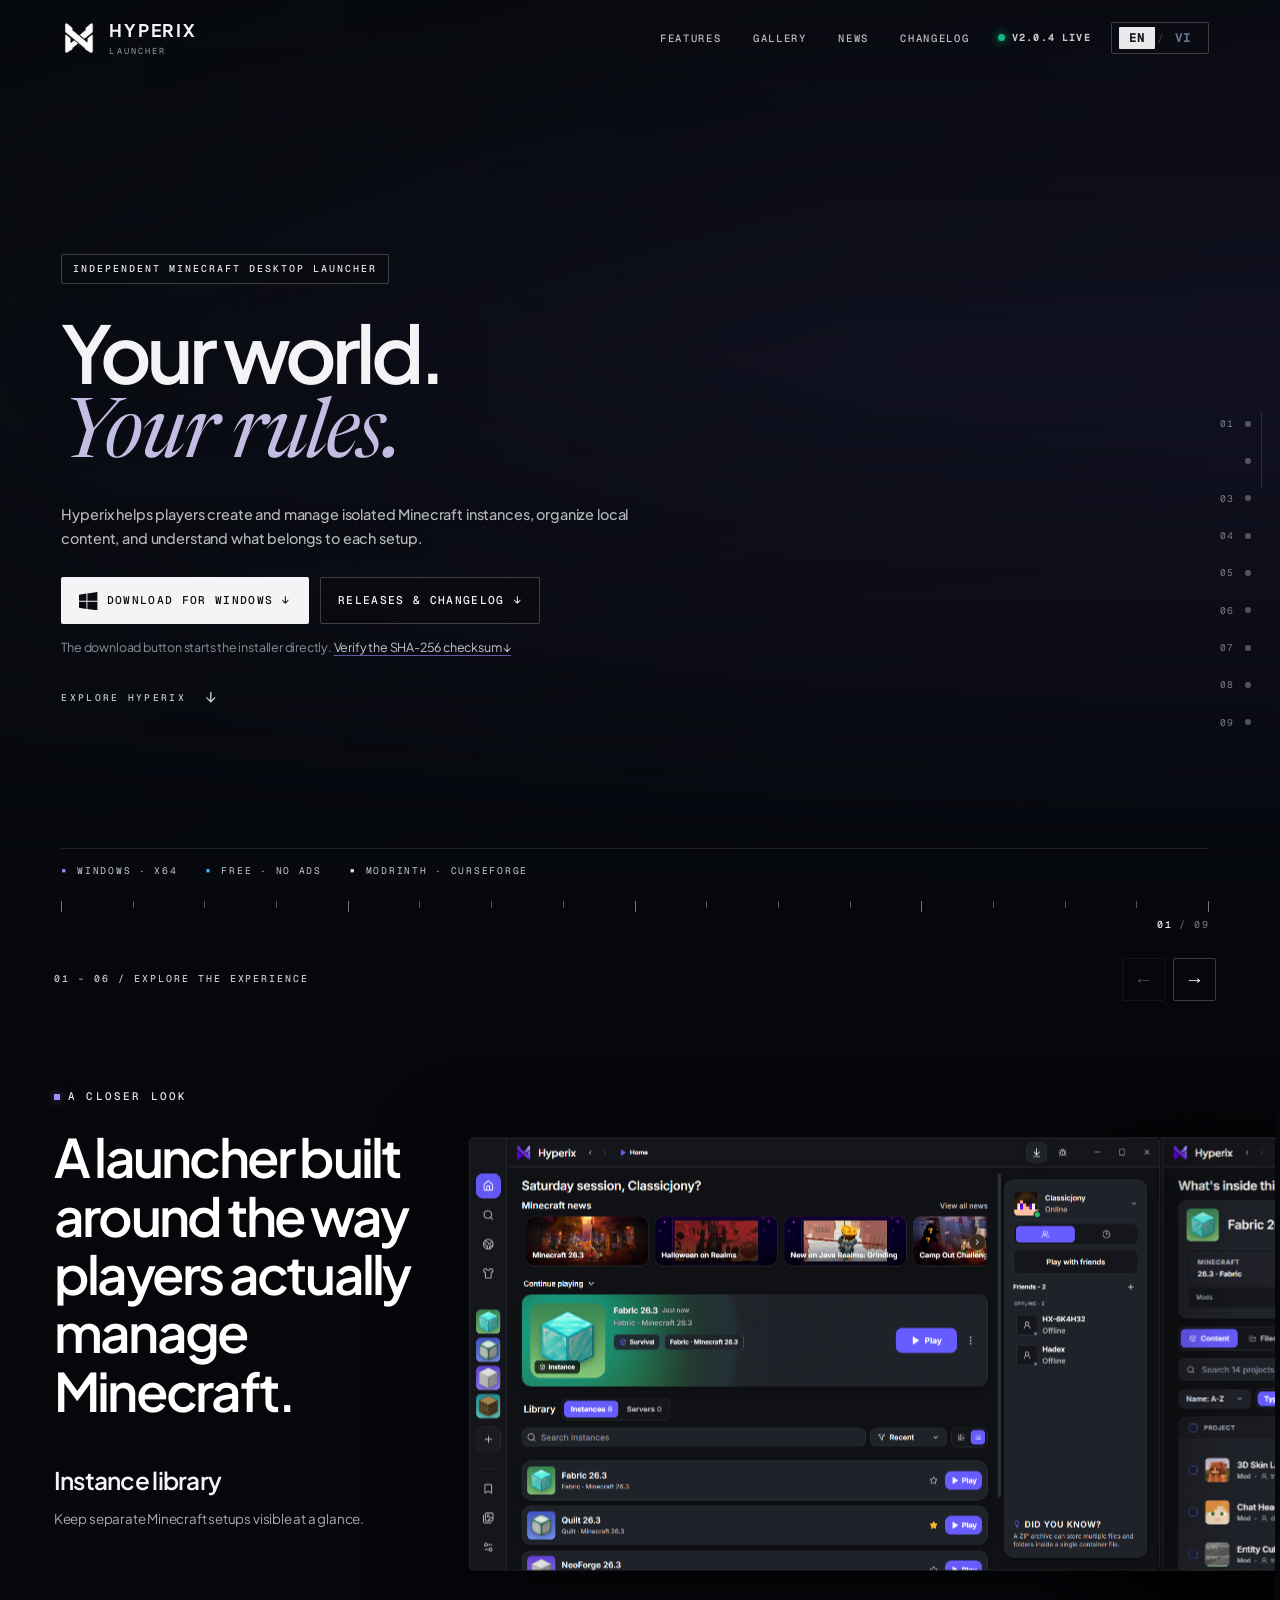
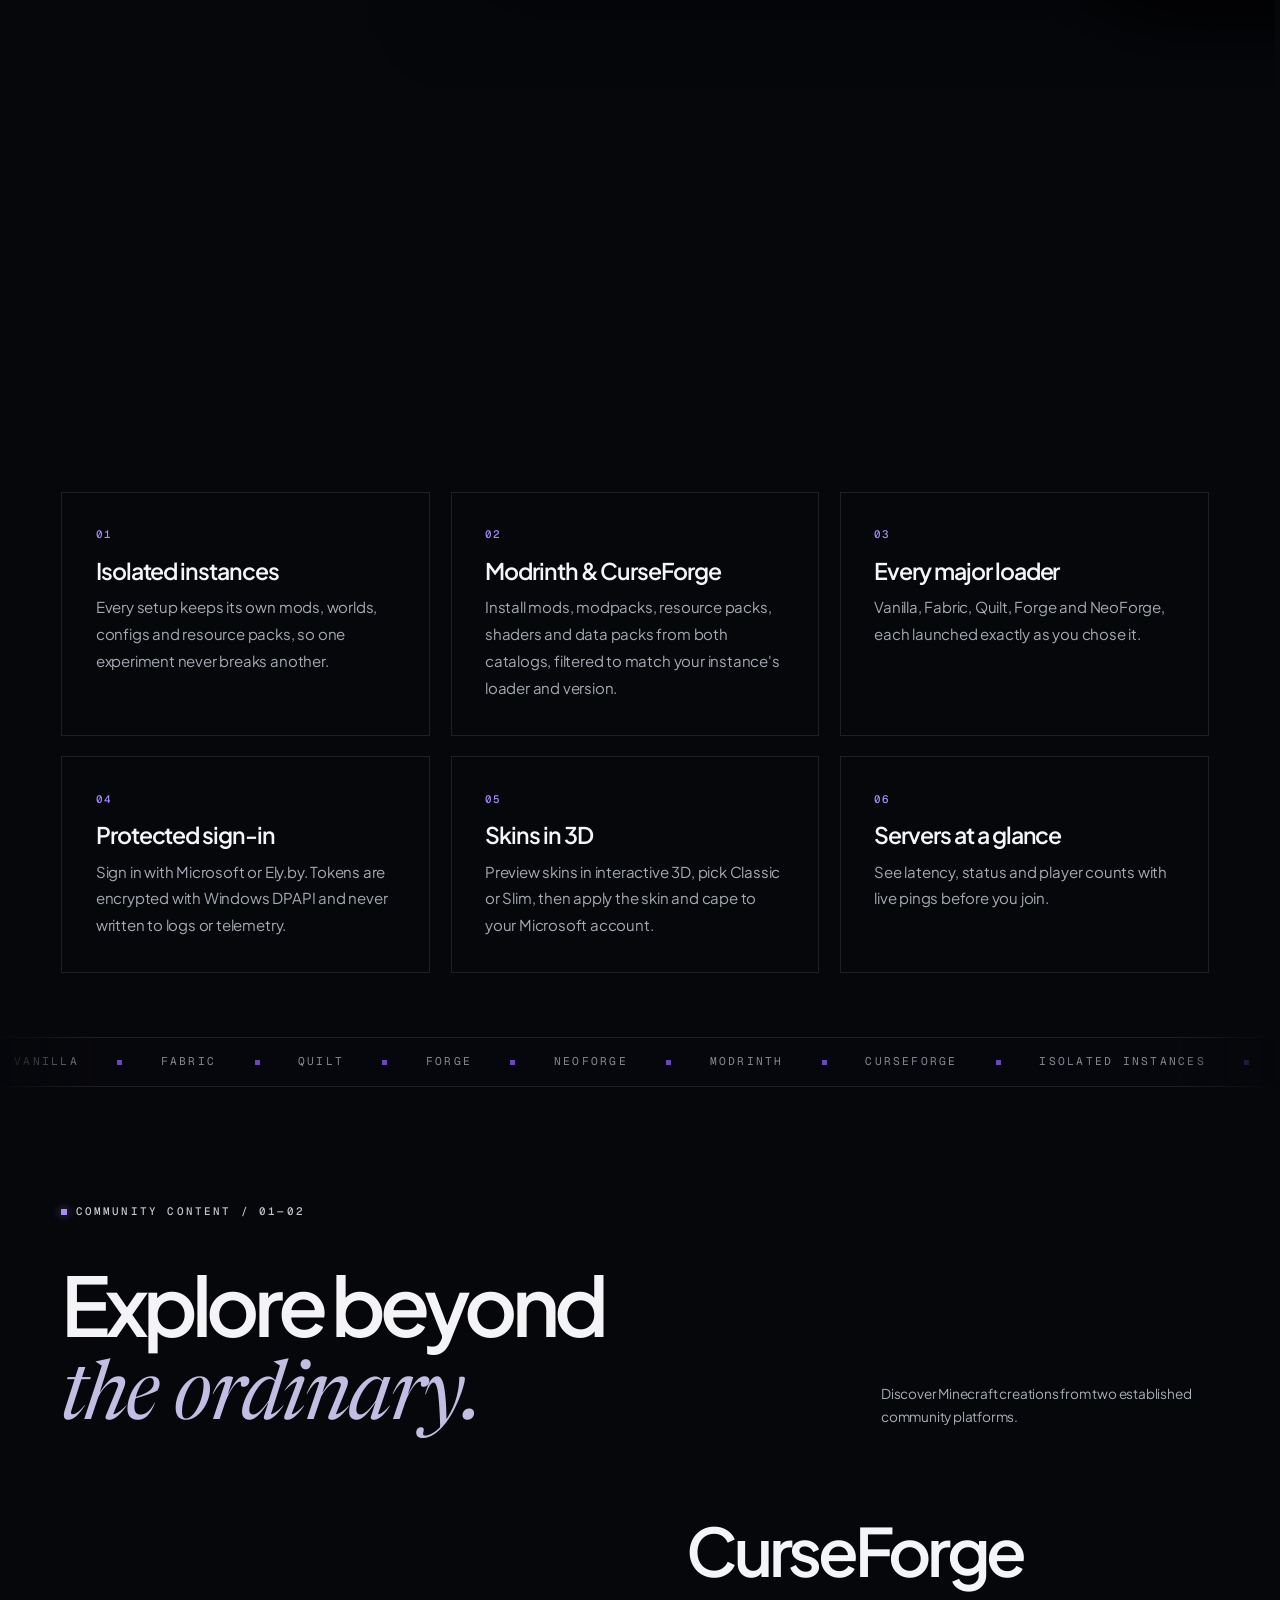
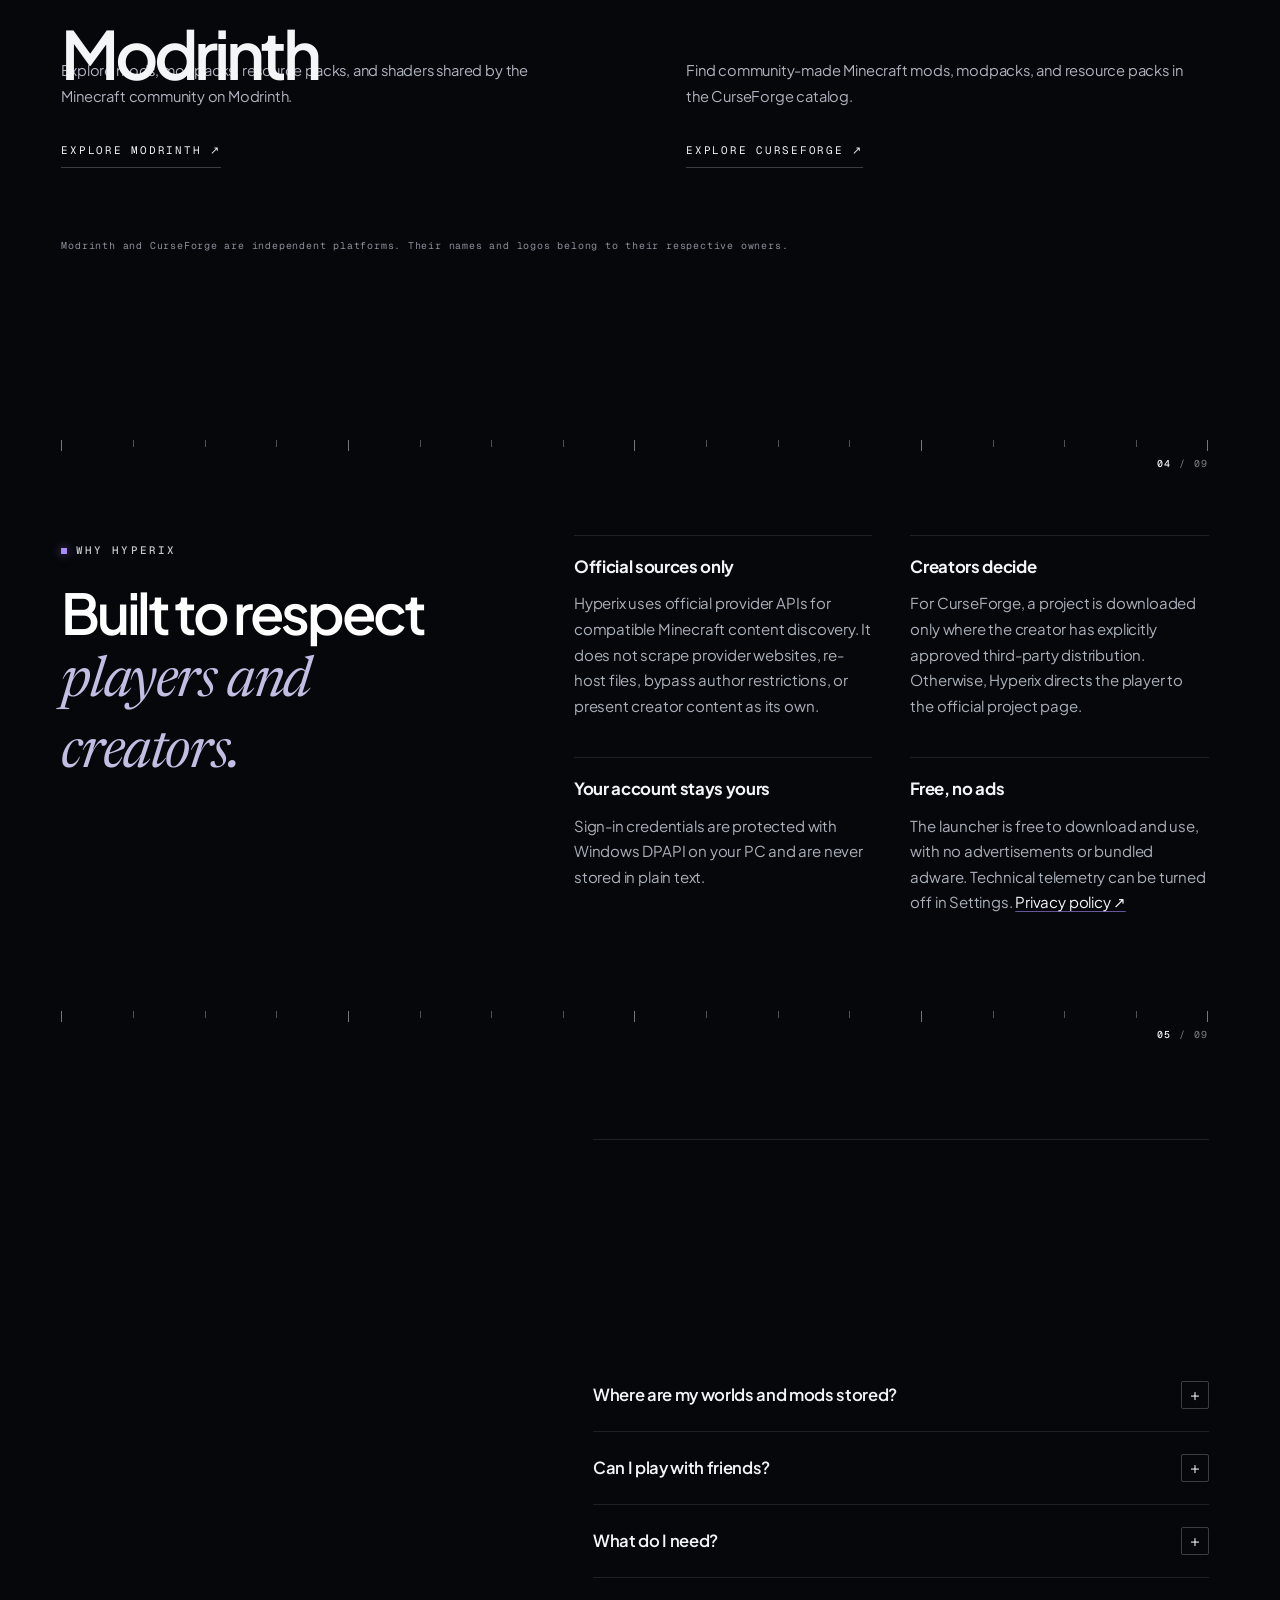
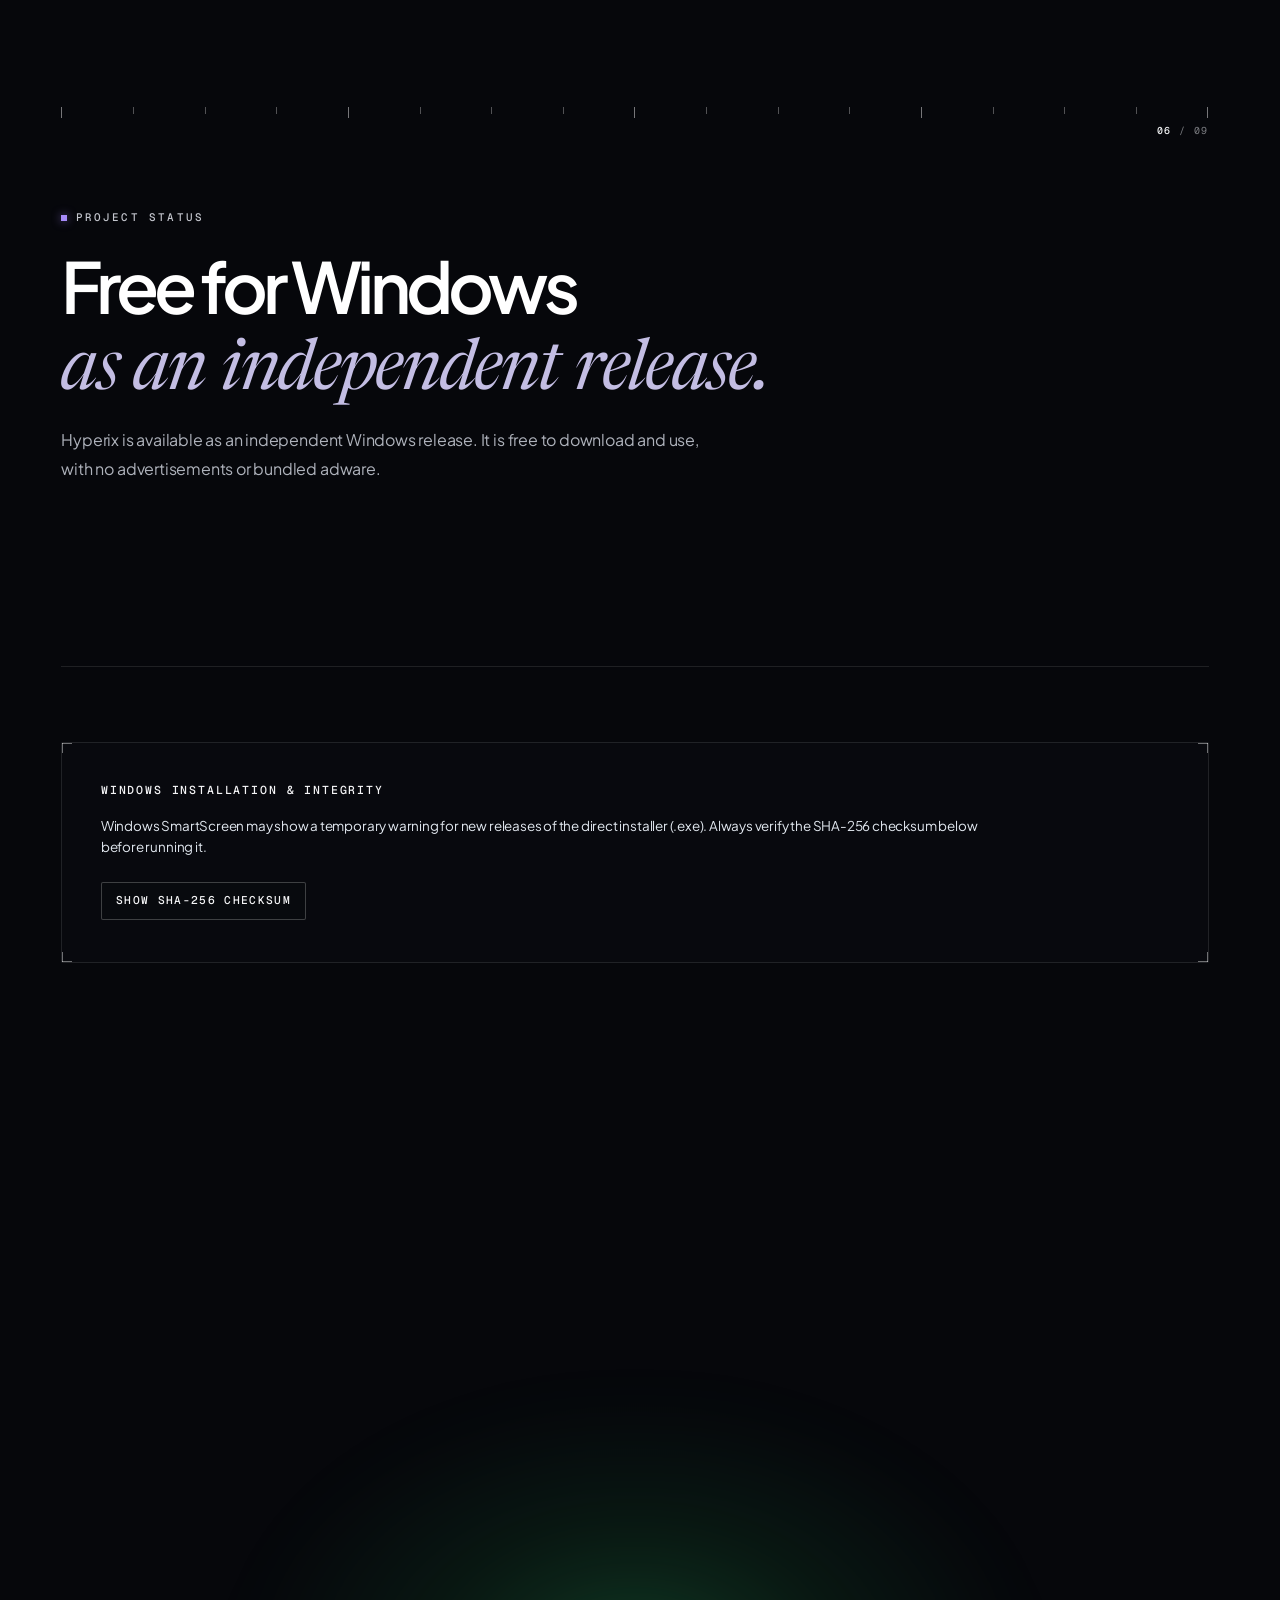
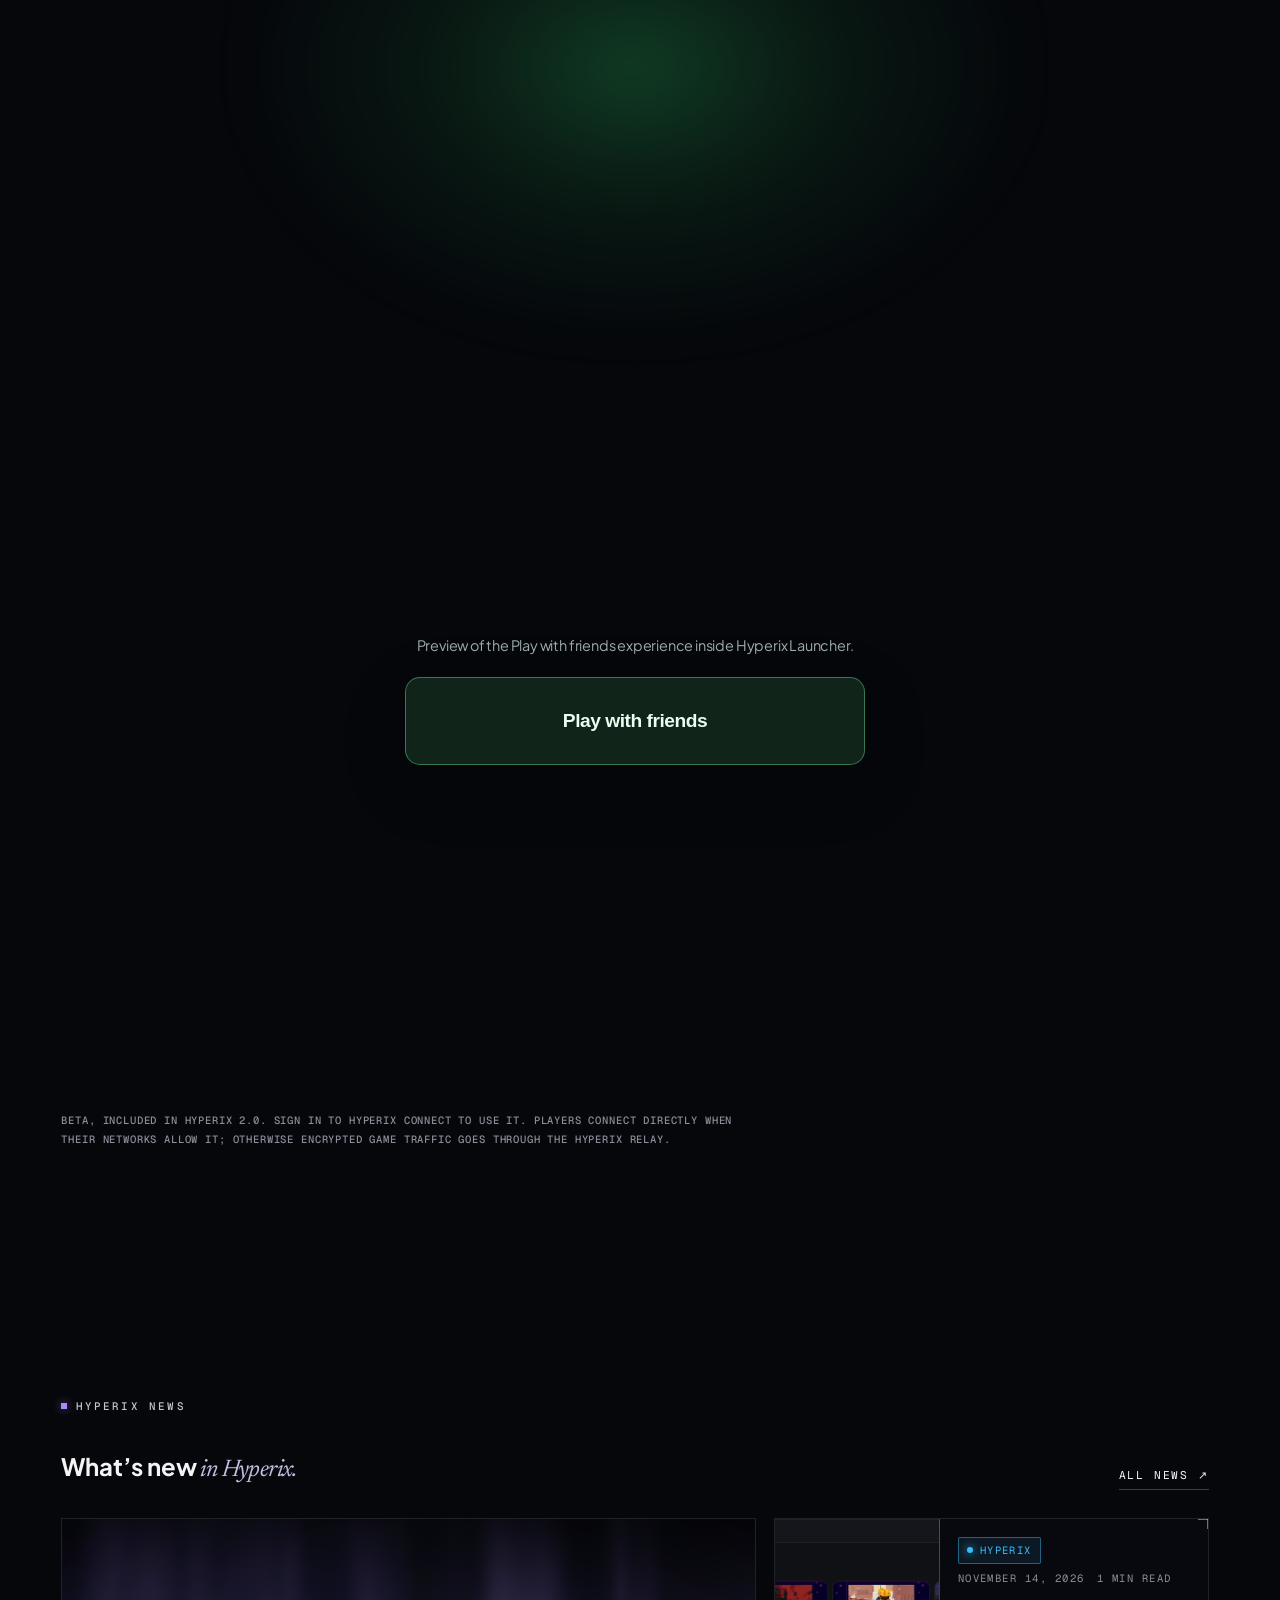
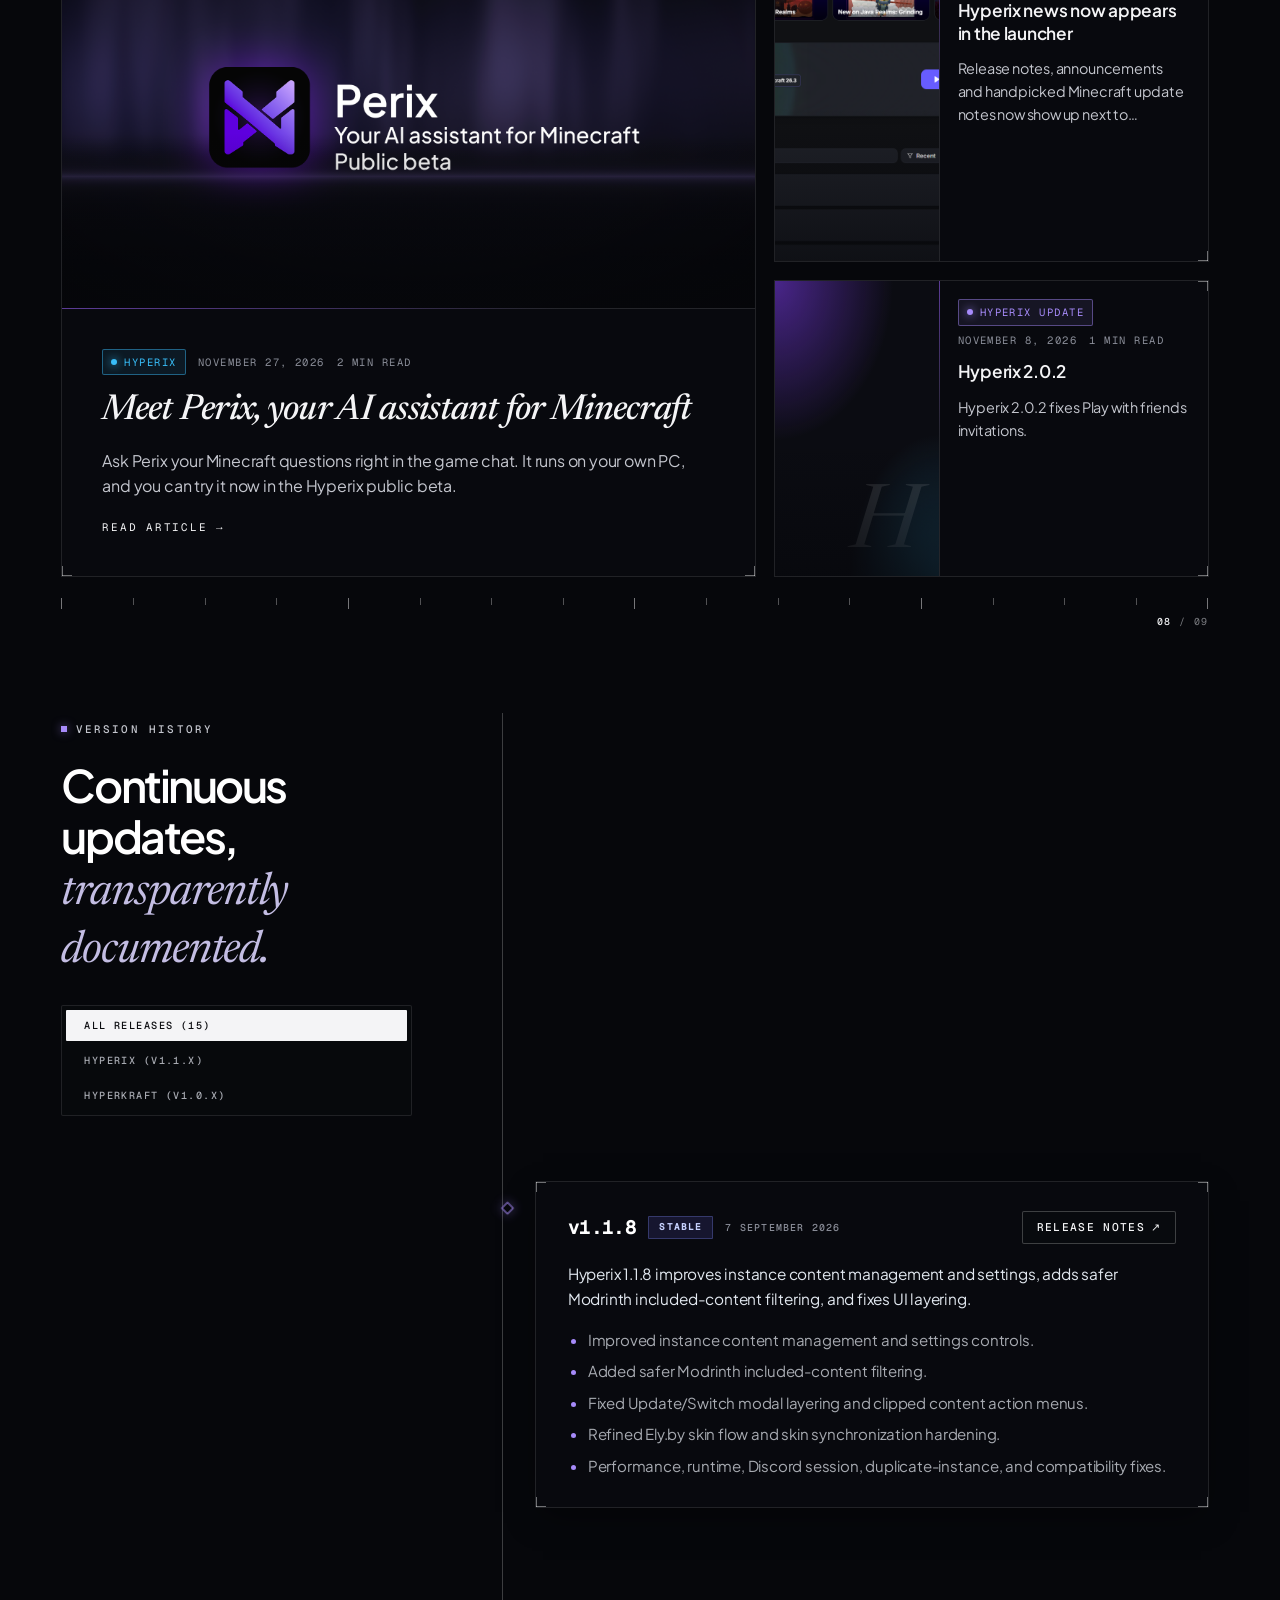
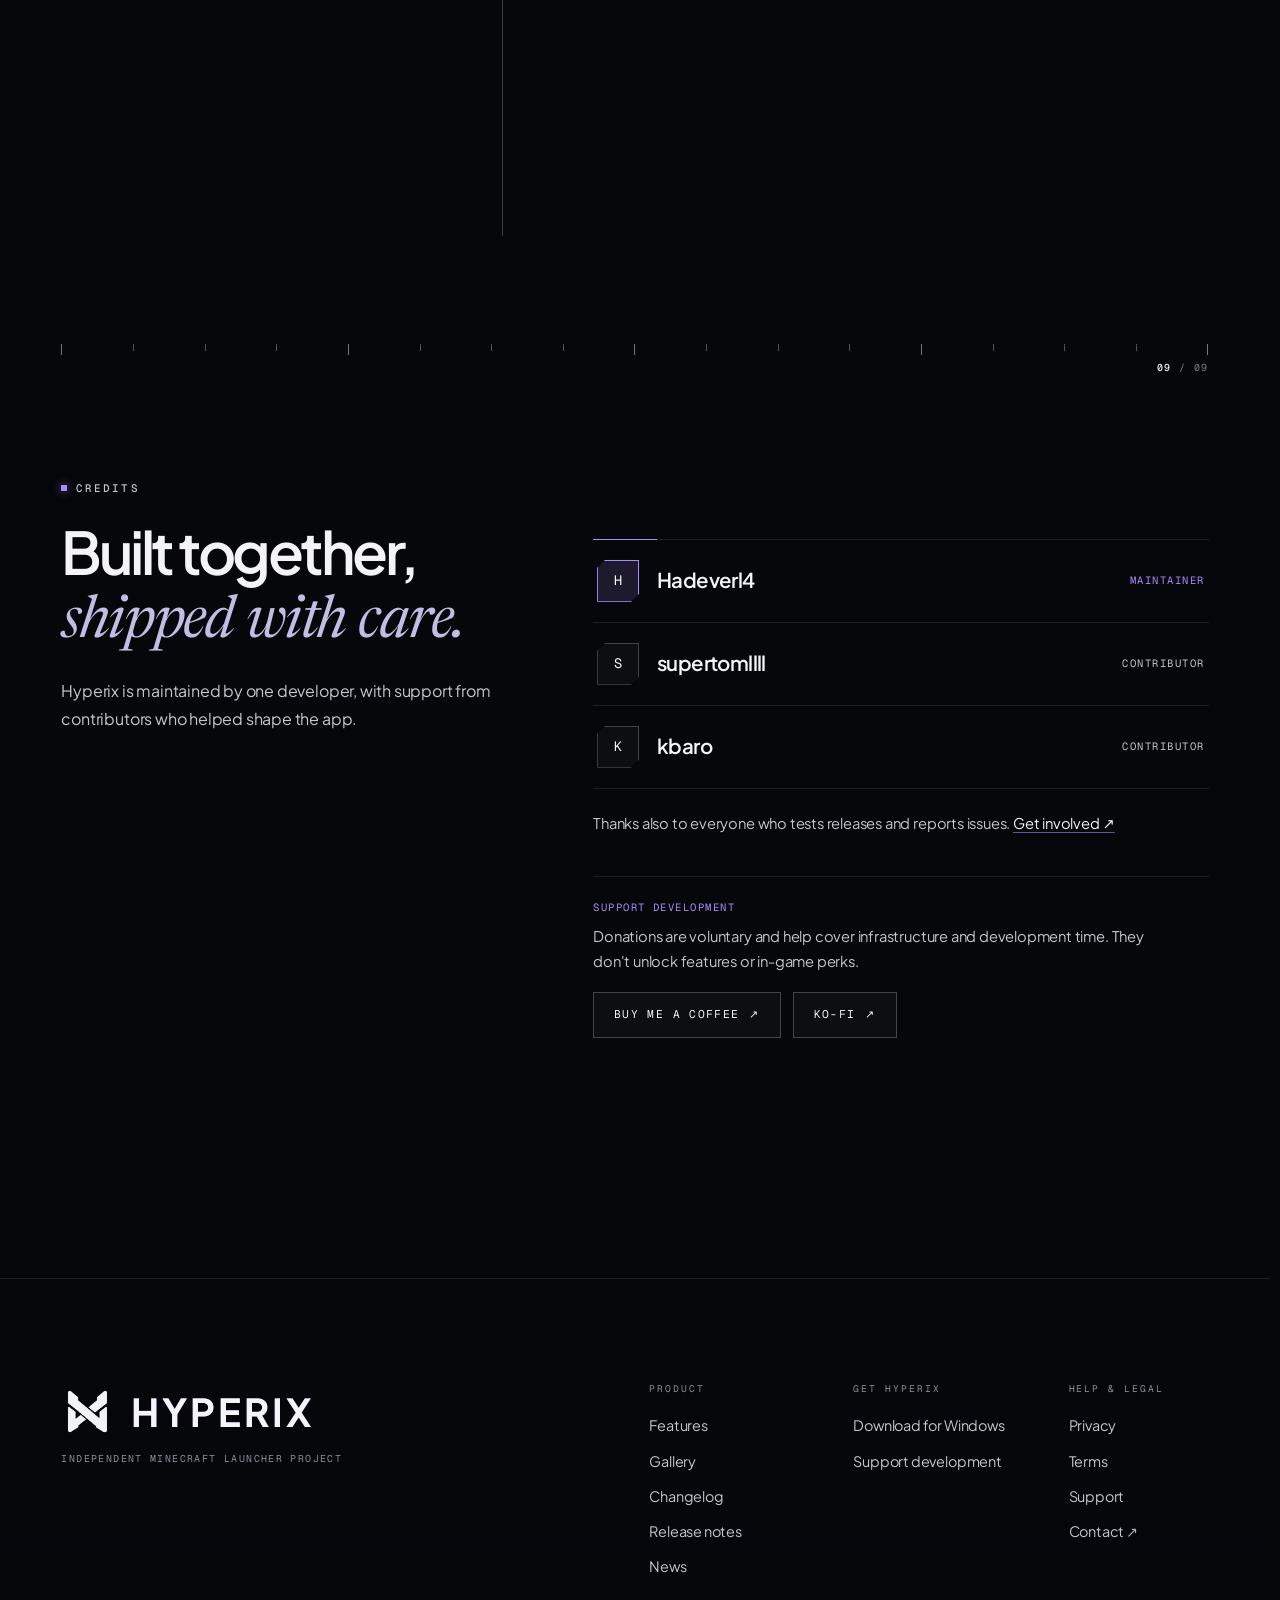
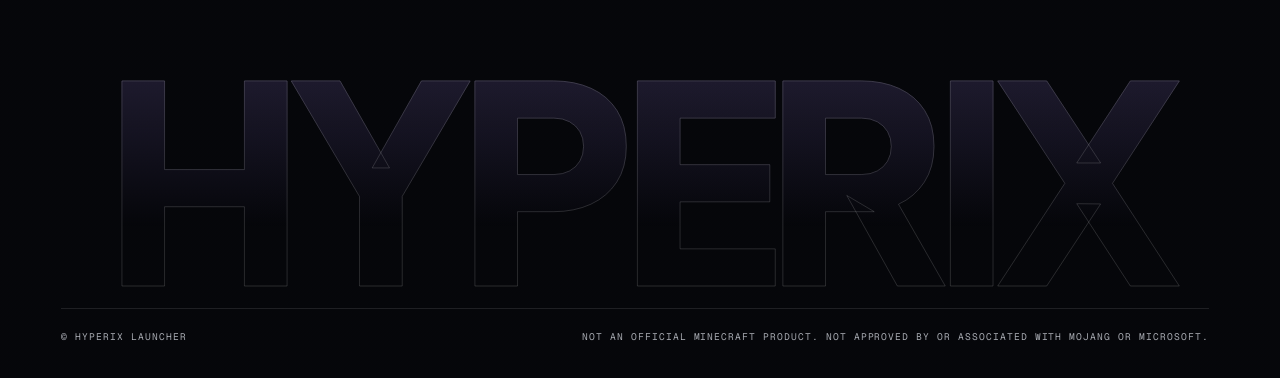
==== commit 003c433e: "deploy(pages): website from private source 24a201a" ====
--- a/index.html
+++ b/index.html
@@ -1592,8 +1592,12 @@
           if (!res.ok) throw new Error('API unavailable');
           return res.json();
         })
-        .then((releases) => {
-          if (!Array.isArray(releases) || releases.length === 0) return;
+        .then((allReleases) => {
+          if (!Array.isArray(allReleases)) return;
+          // The home page shows stable releases only. Betas (prereleases) and the
+          // beta-channel feed release live on beta.html.
+          const releases = allReleases.filter((r) => r && !r.draft && !r.prerelease);
+          if (releases.length === 0) return;
 
           const latest = releases[0];
           const latestTag = latest.tag_name;
